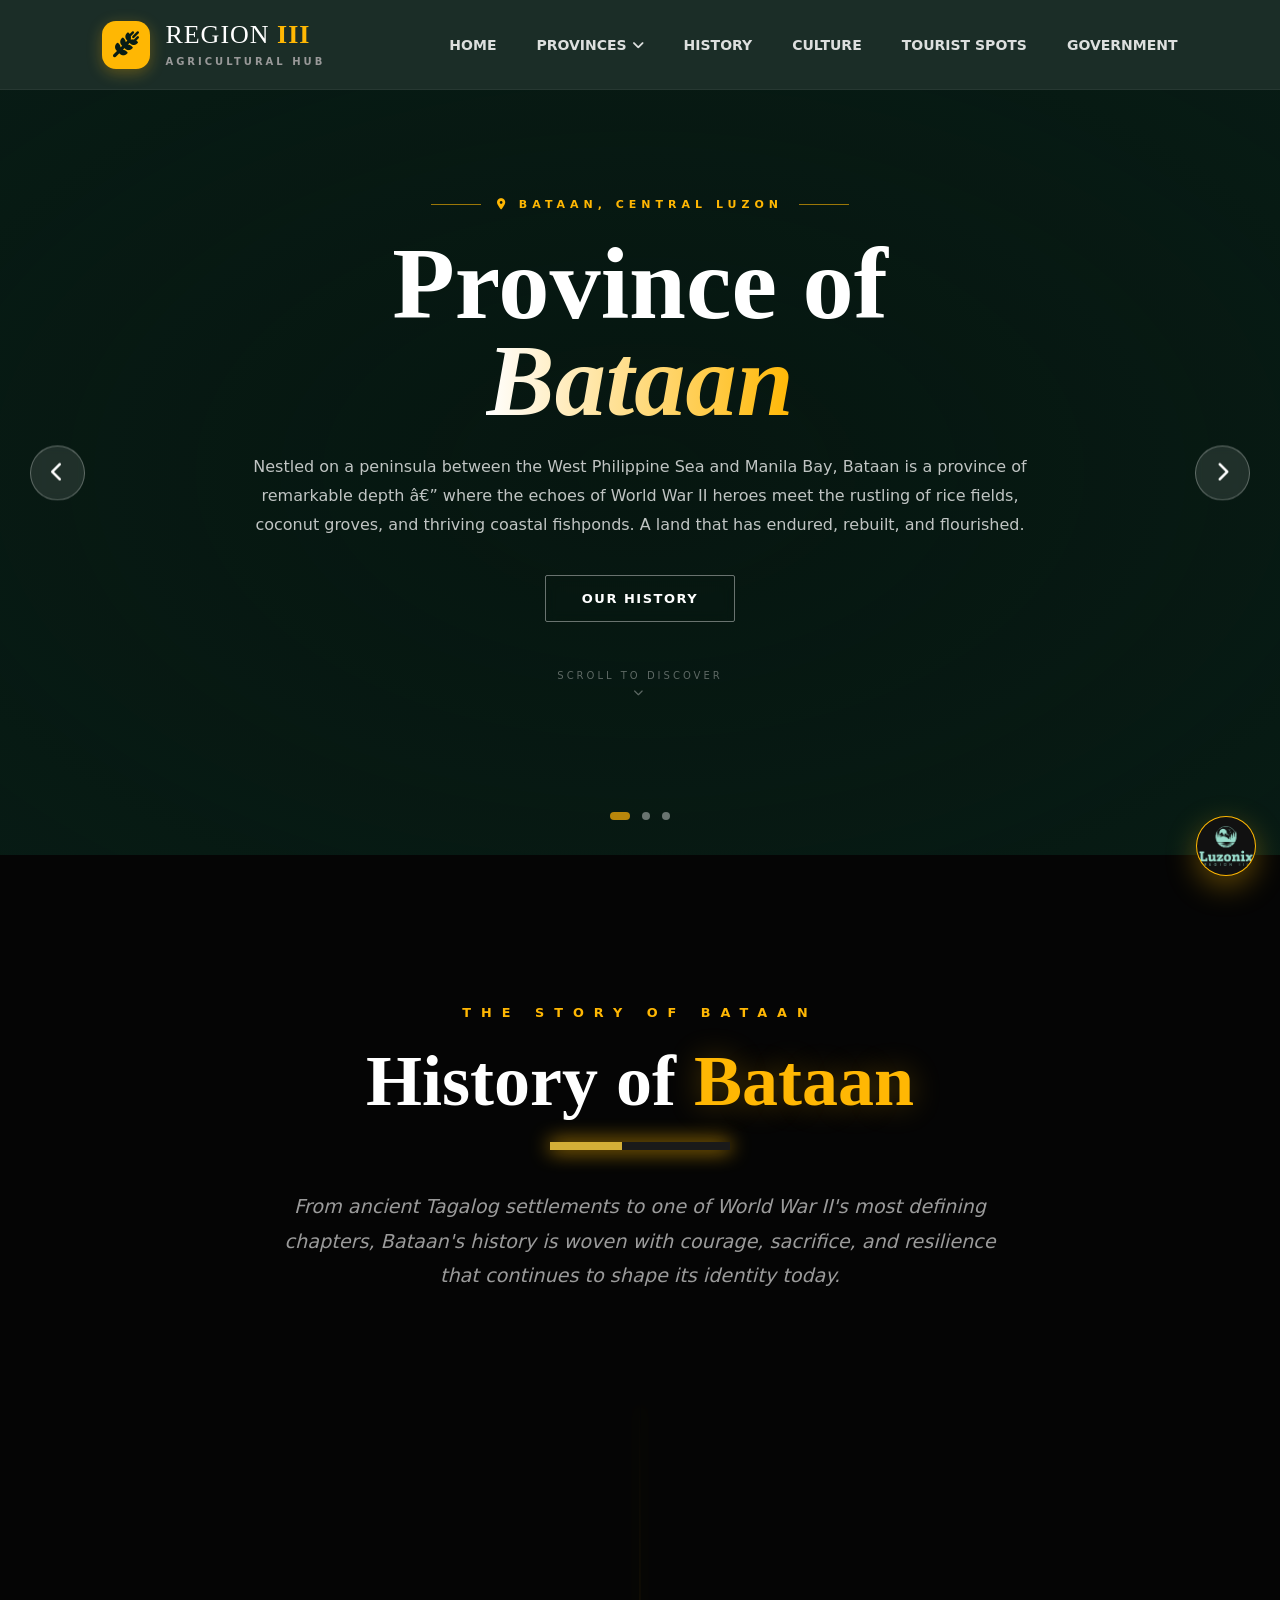
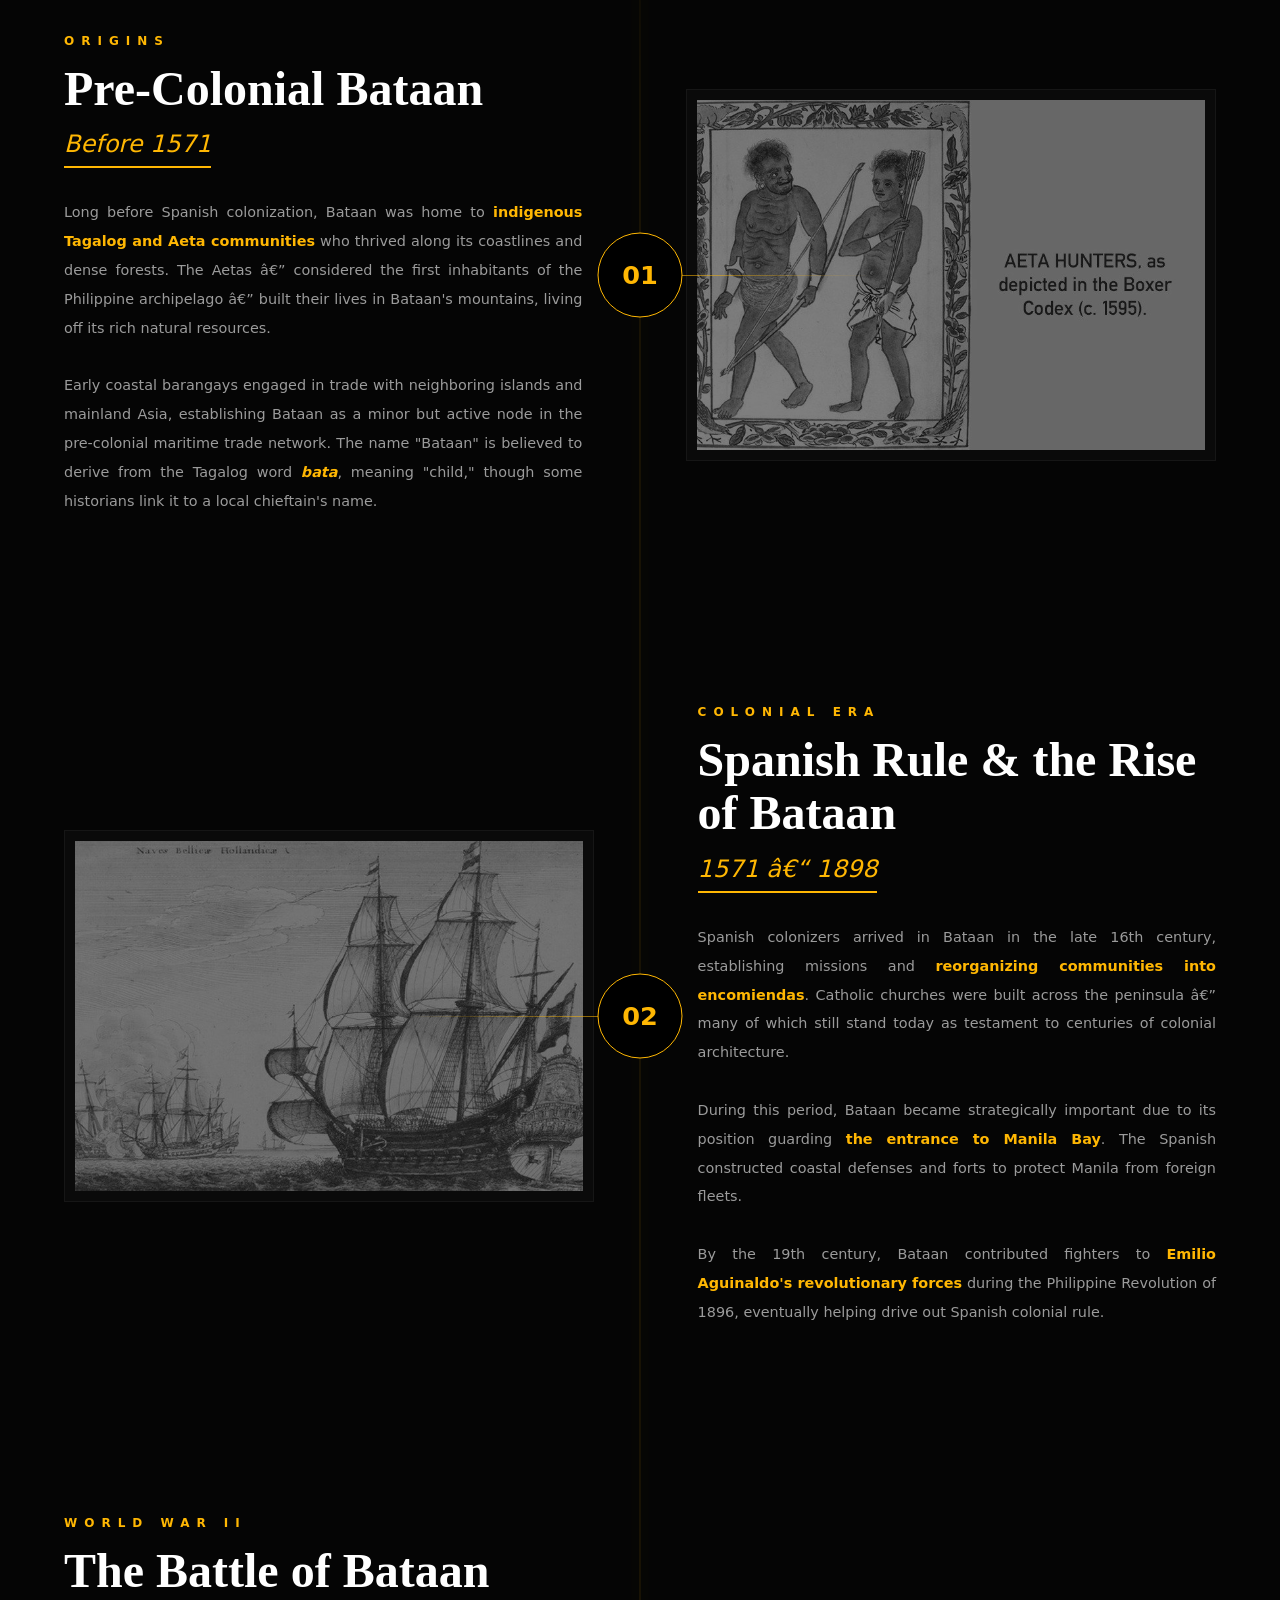
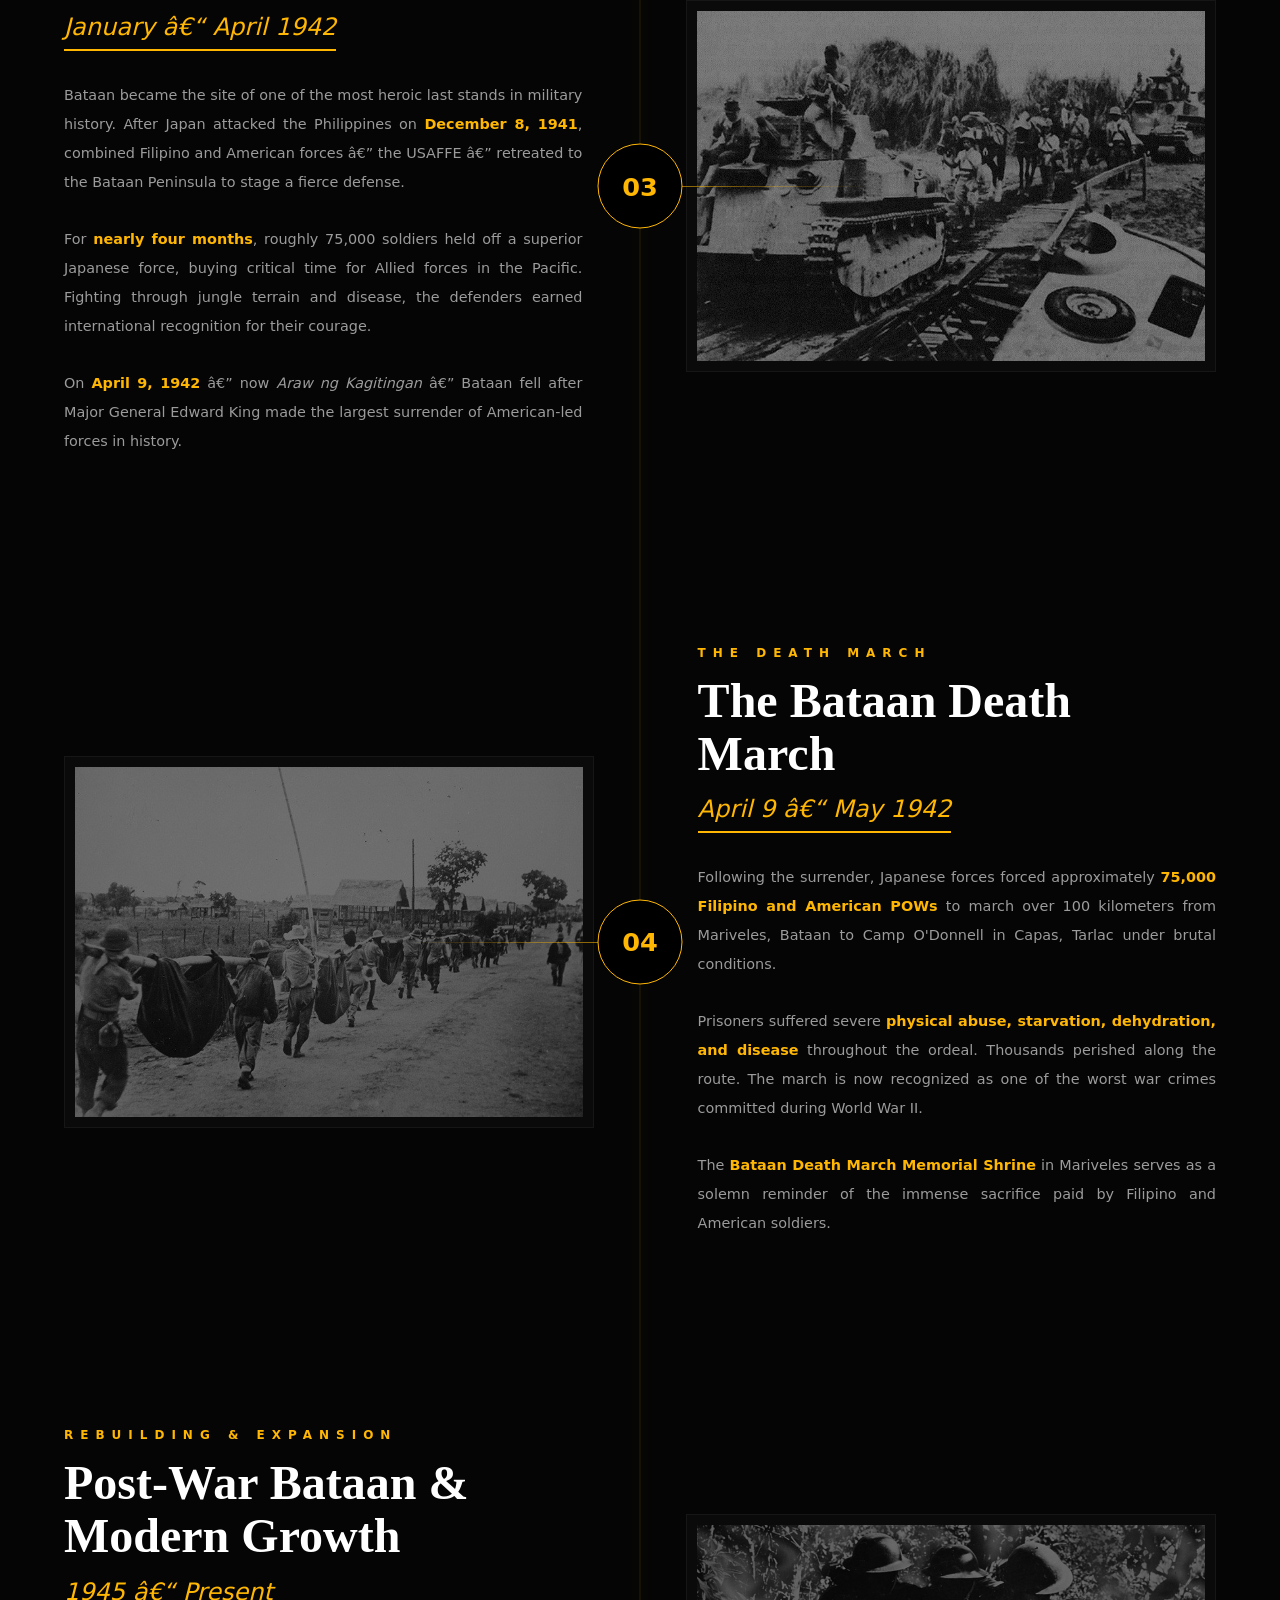
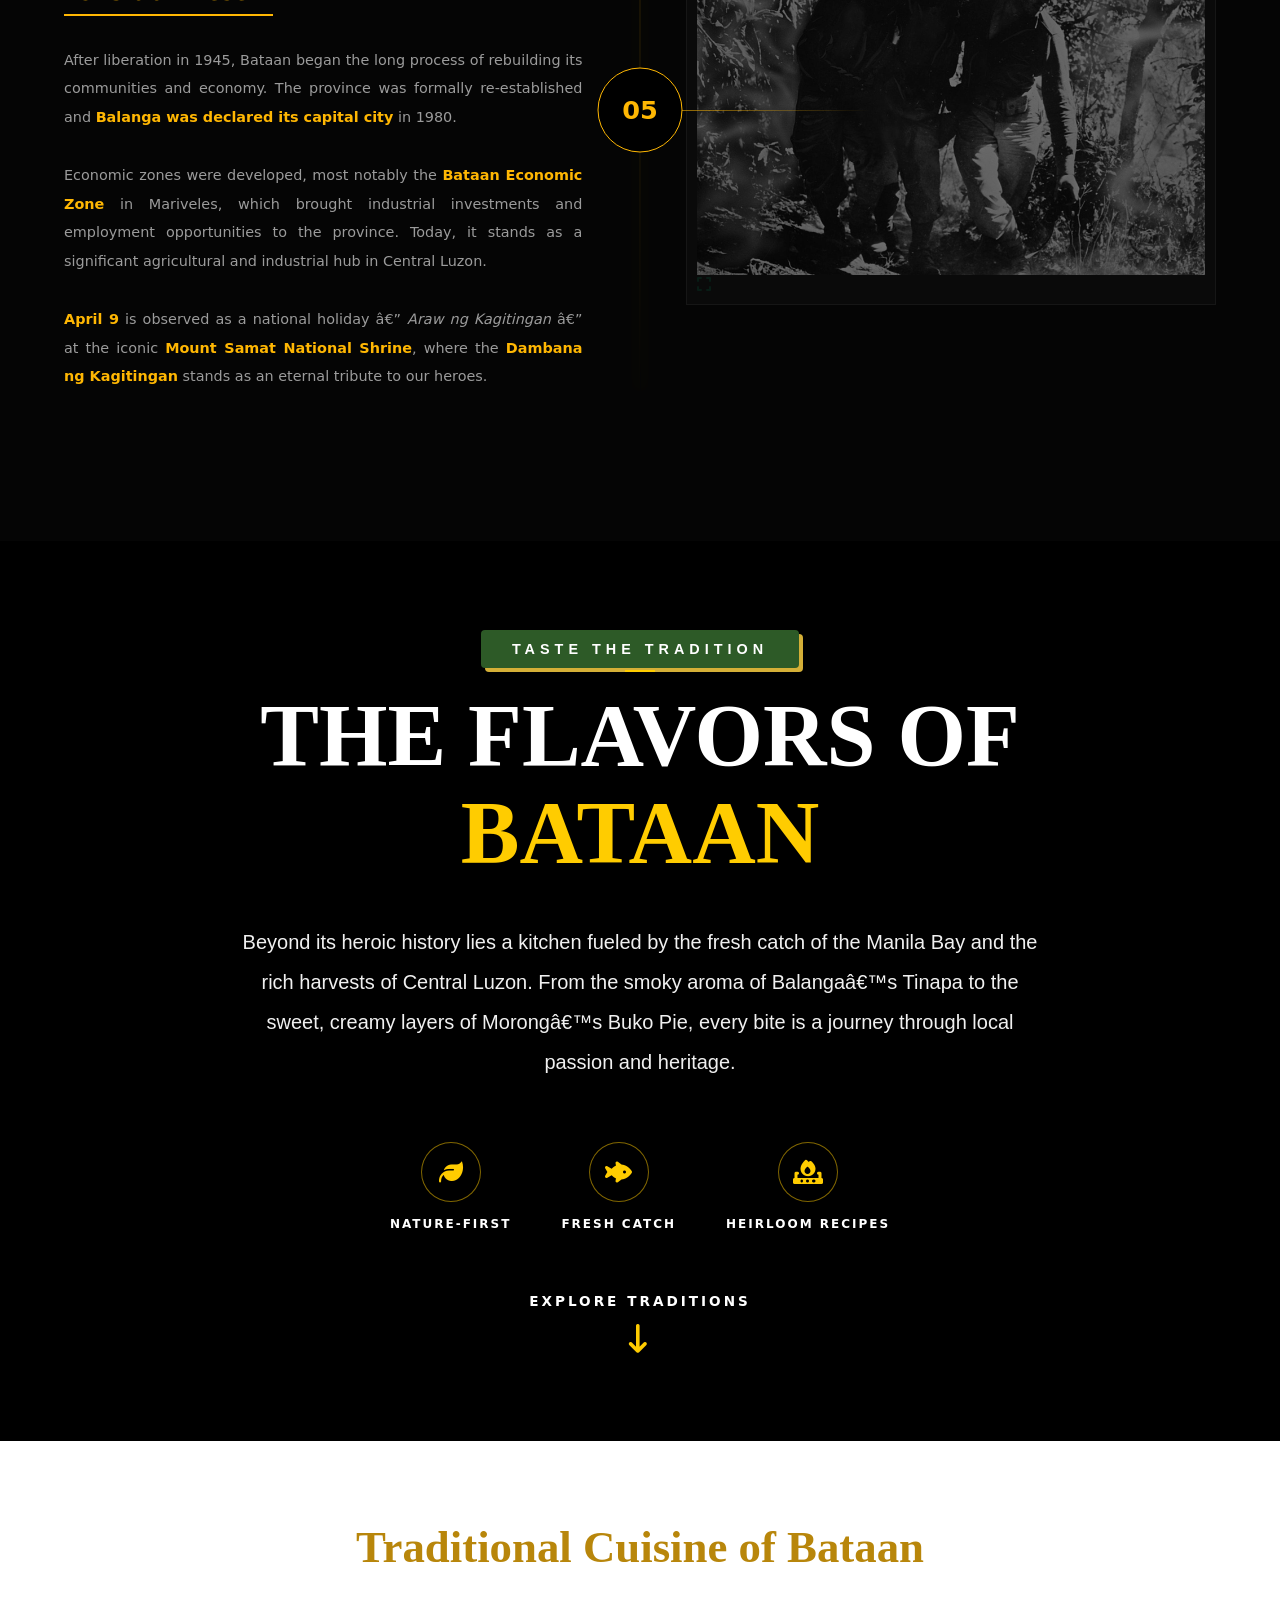
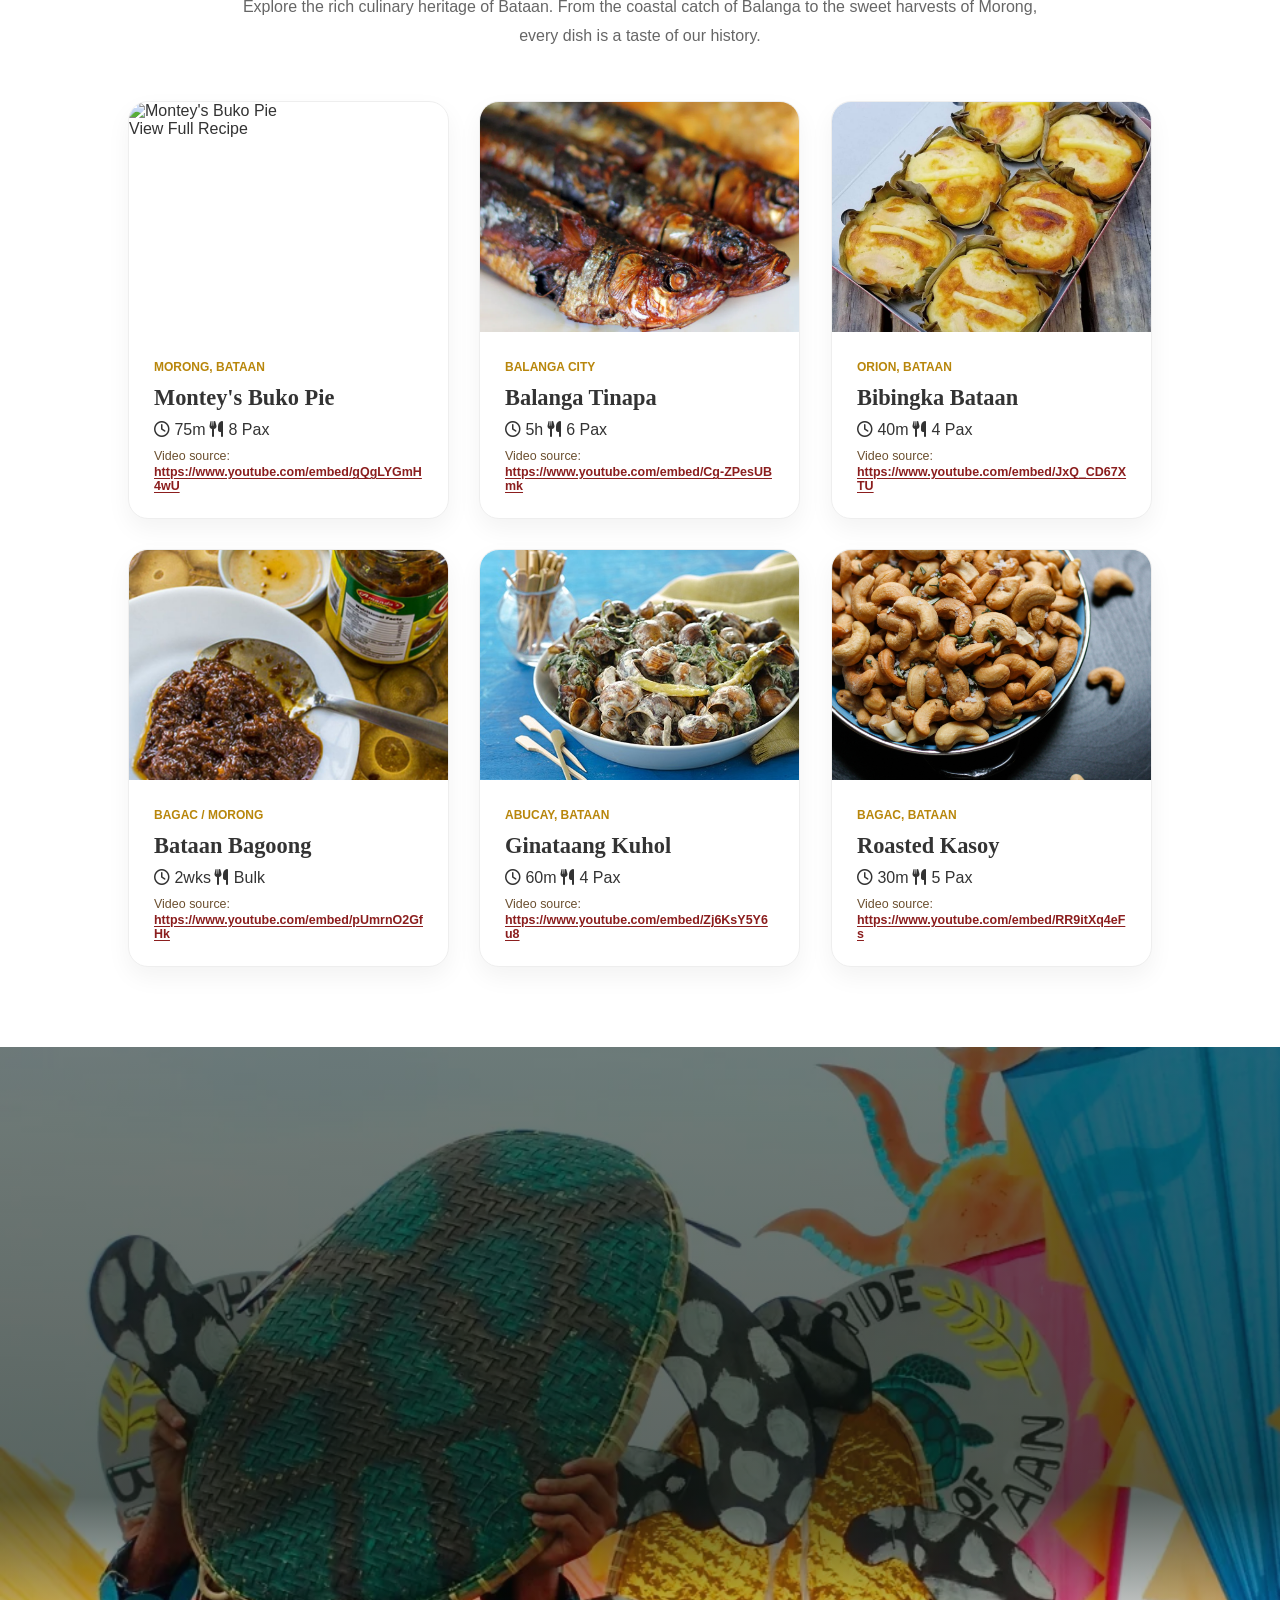
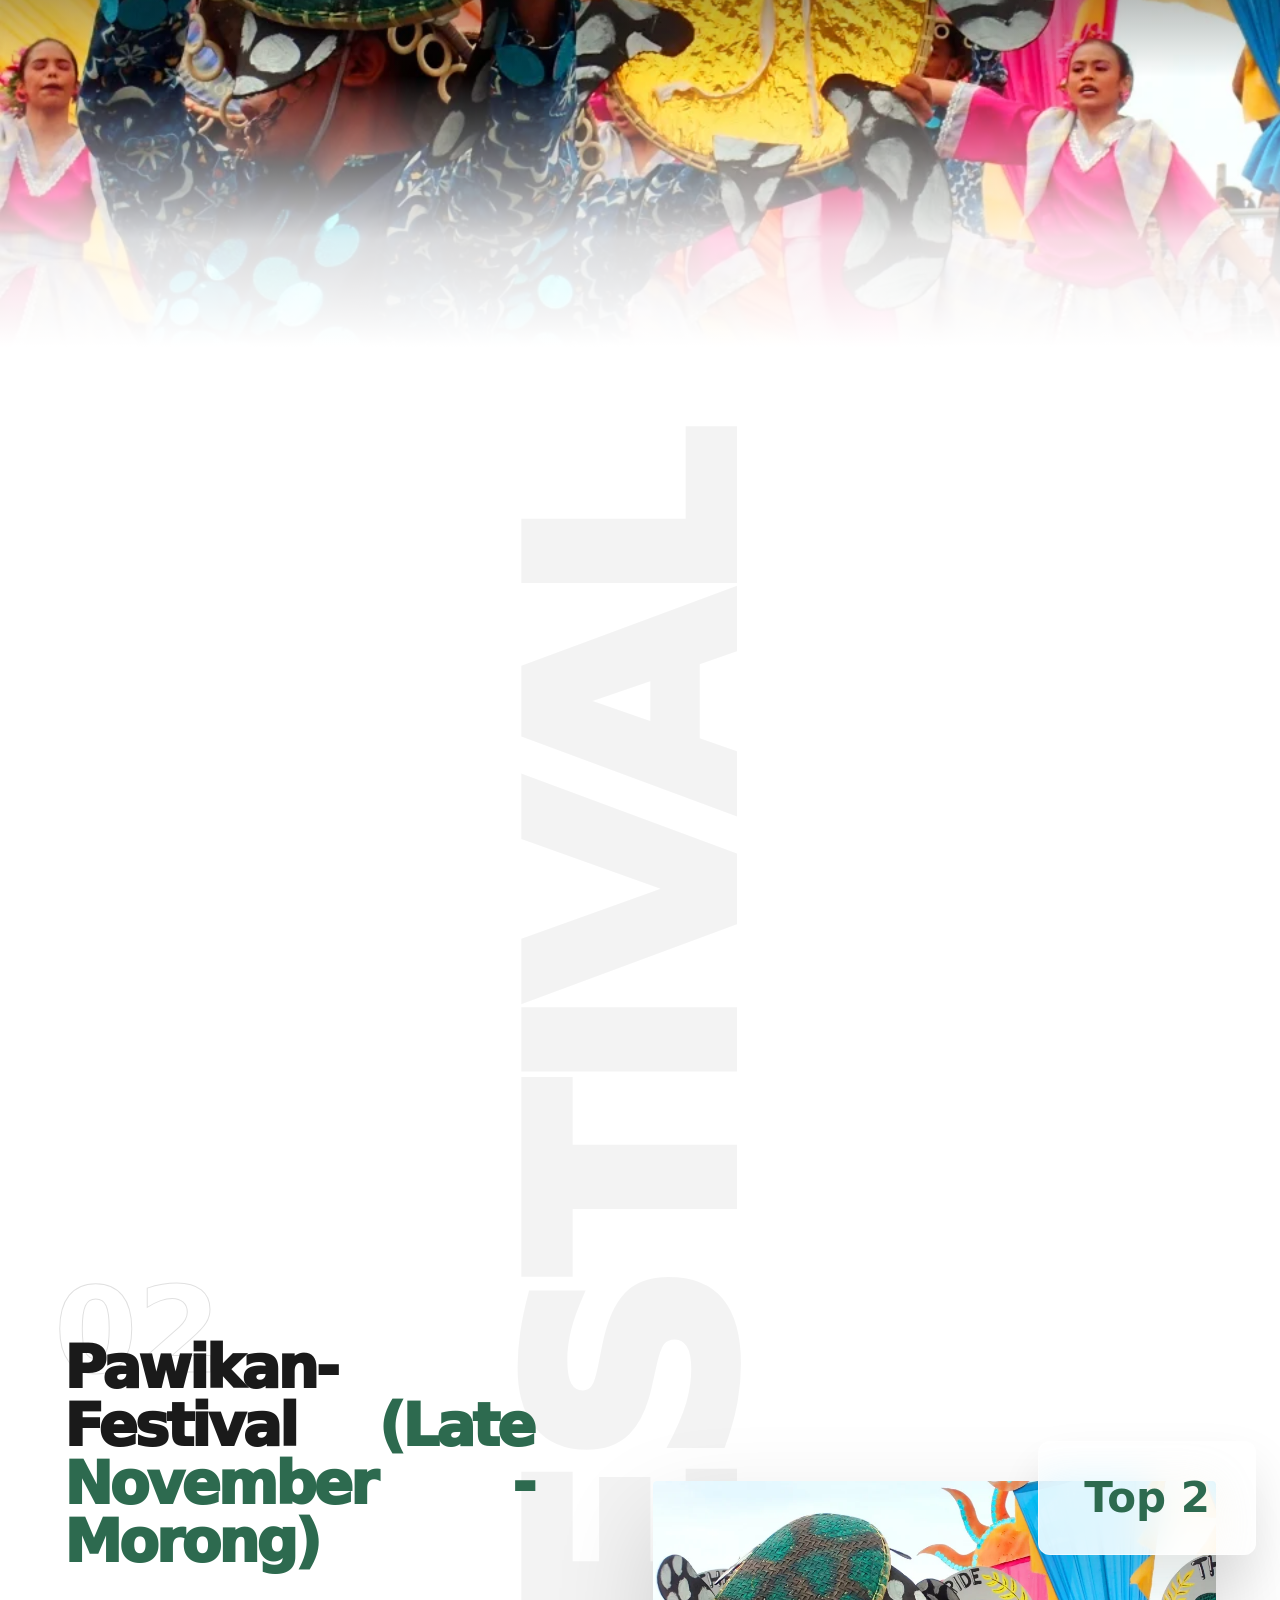
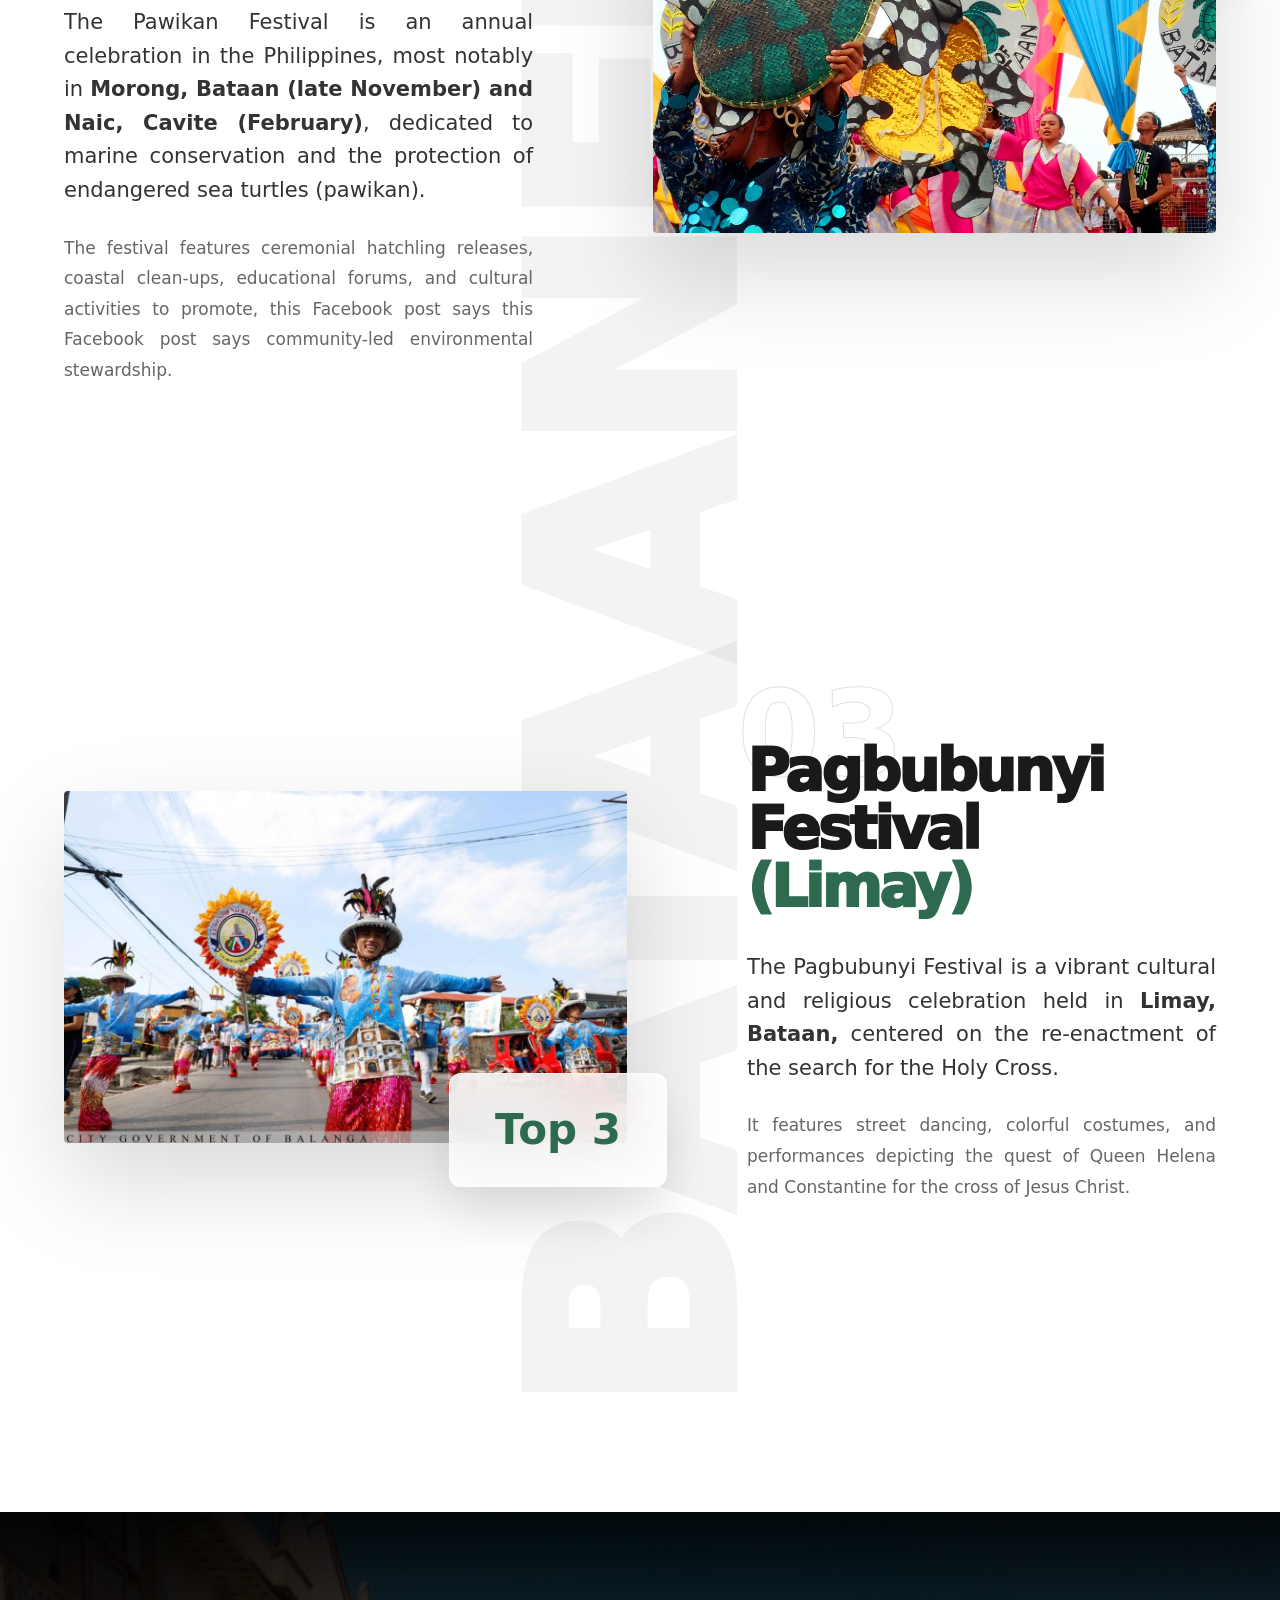
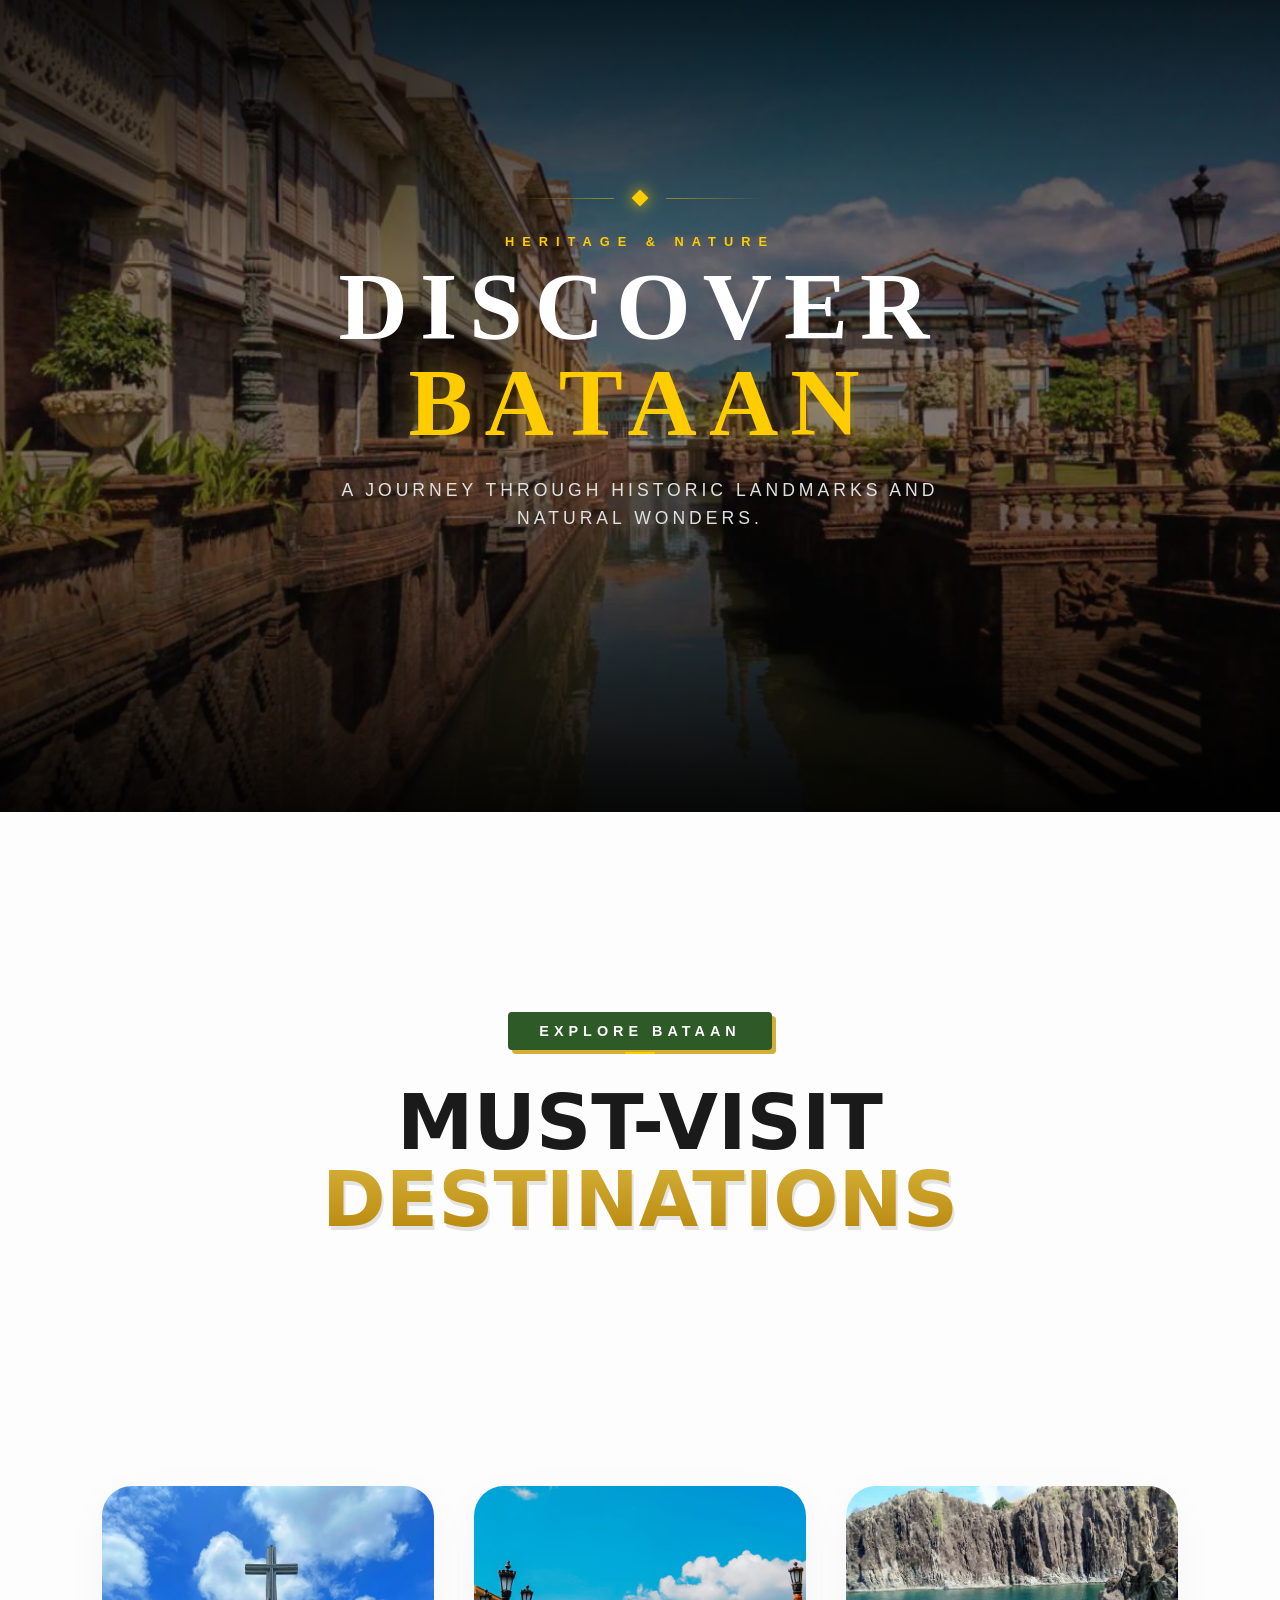
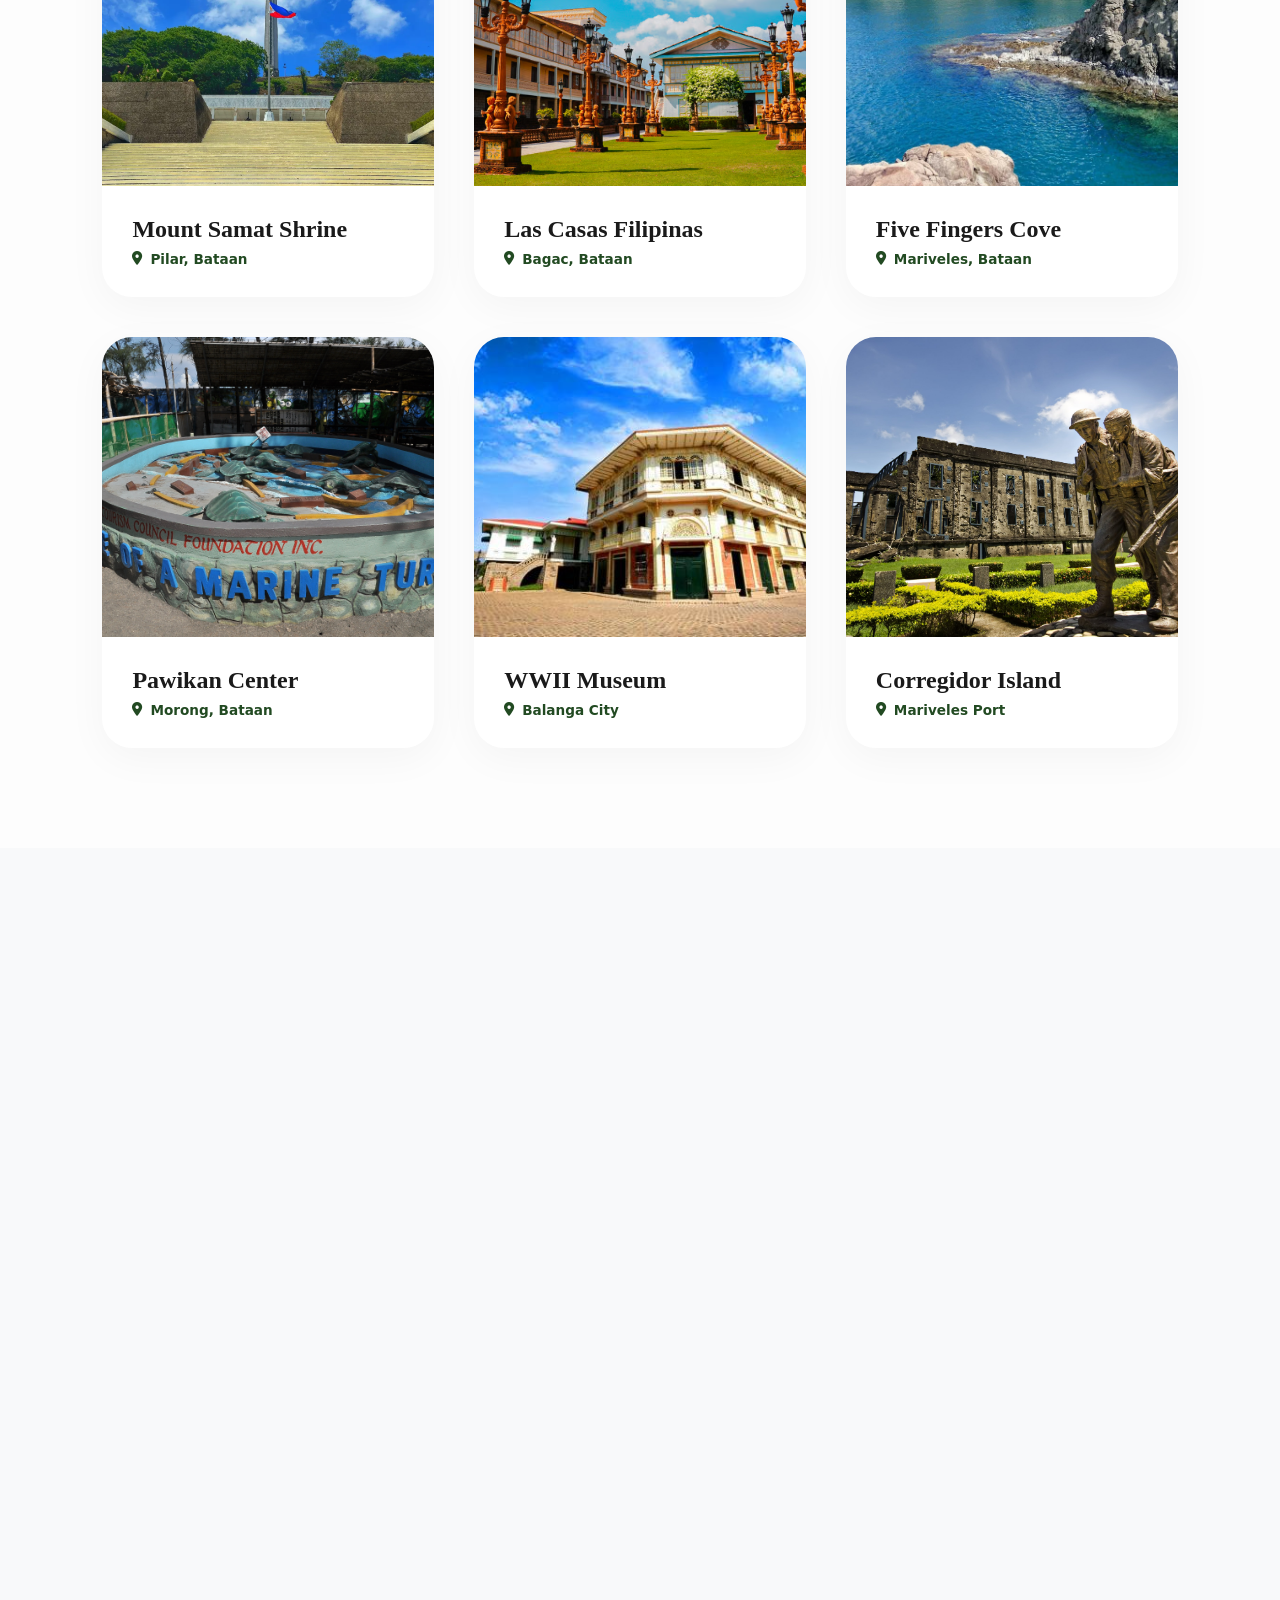
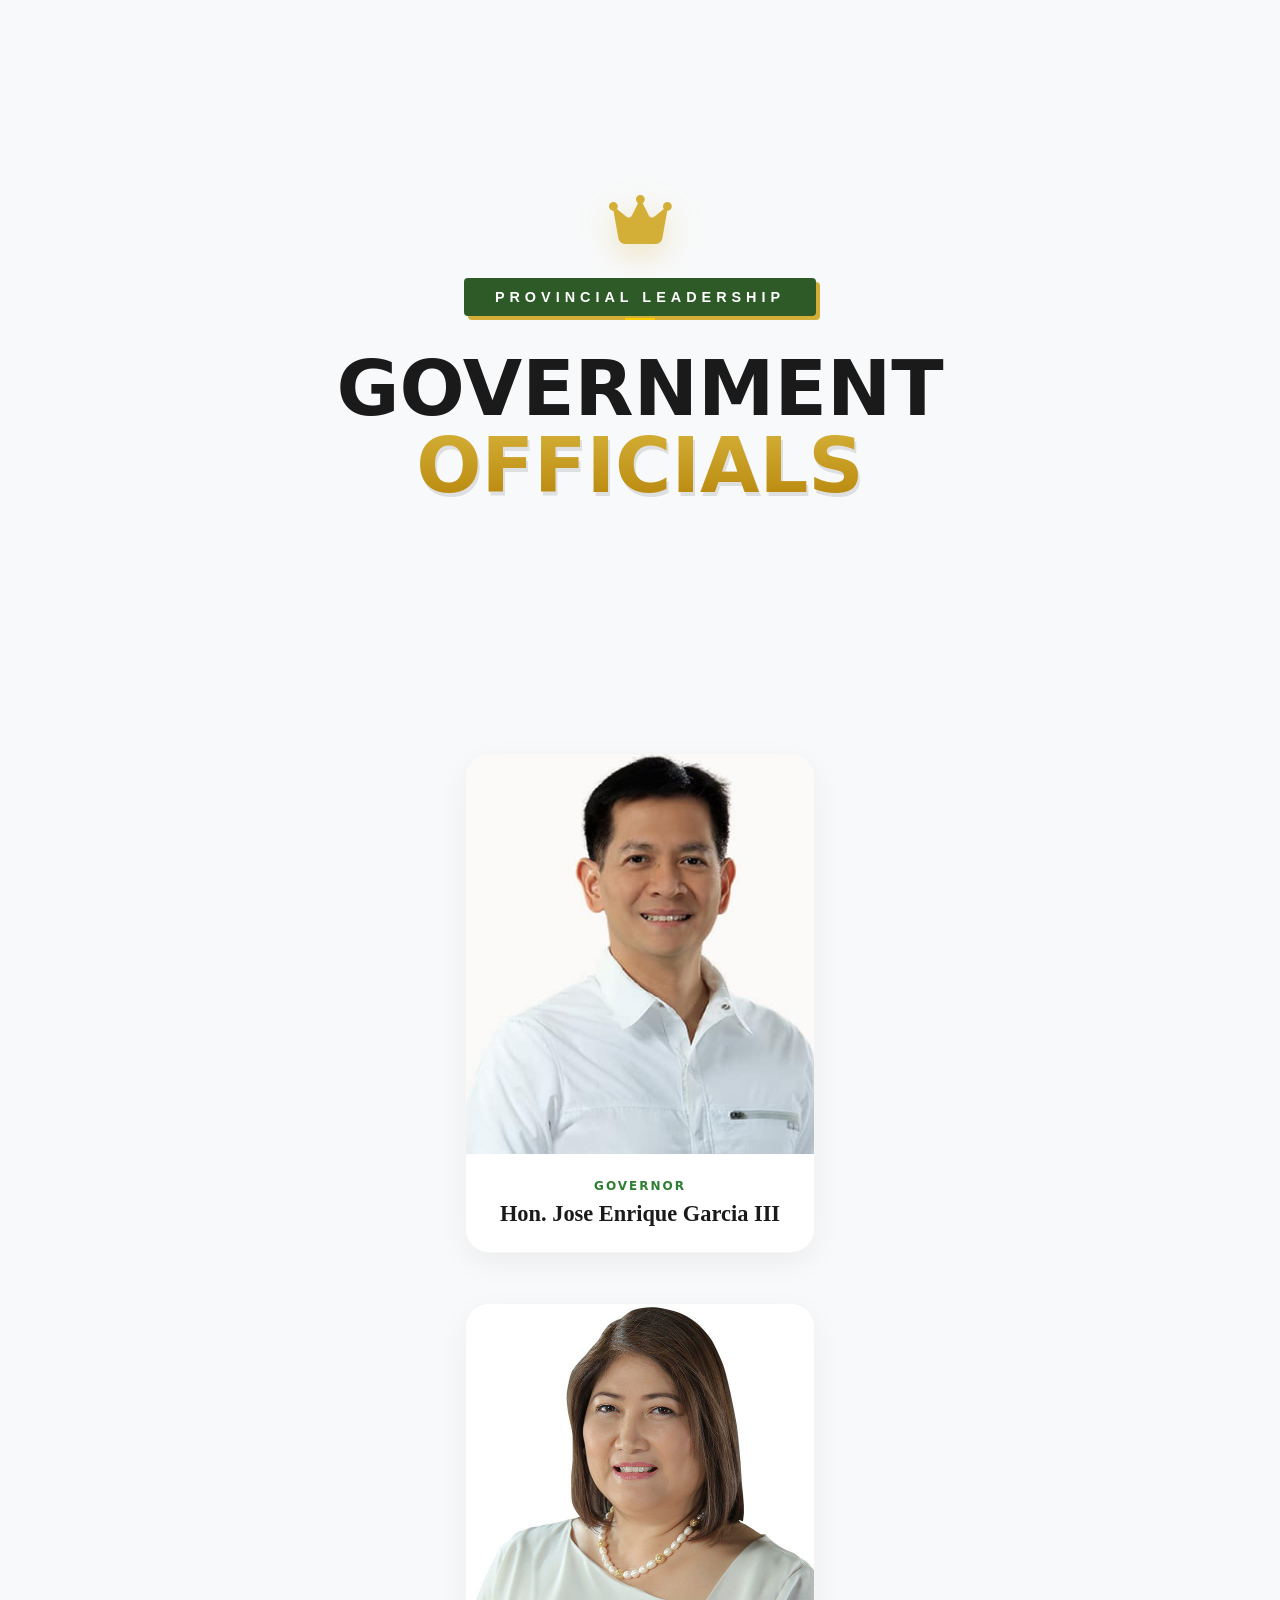
==== HTML/Bataan.html @ 728066f6 "toast" ====
<!doctype html>
<html lang="en">

<head>
  <meta charset="UTF-8" />
  <meta name="viewport" content="width=device-width, initial-scale=1.0" />
  <title>Region 3 Agriculture Portal | Central Luzon</title>

  <link rel="stylesheet" href="https://cdnjs.cloudflare.com/ajax/libs/font-awesome/6.4.0/css/all.min.css" />
  <link rel="stylesheet" href="https://cdnjs.cloudflare.com/ajax/libs/font-awesome/6.5.1/css/all.min.css">
  <link rel="stylesheet" href="../STYLE/Province.css">
    <link rel="stylesheet" href="../STYLE/PageIntro.css" />  
  <link rel="stylesheet" href="../STYLE/kikyam.css">
</head>

<body data-groq-key="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">

  <body>

  <div class="page-intro-overlay" role="status" aria-live="polite">
  <div class="page-intro-visual" aria-hidden="true">
    <img src="../Bataan-Image/Tourist spot.jpg" alt="Bataan Heritage">
  </div>
  
  <div class="page-intro-content">
    <p class="page-intro-eyebrow">Discover the Peninsula</p>
    
    <h1 class="page-intro-title">
      <span class="page-intro-word" style="--word-delay: 0.4s">Bataan</span>
      <span class="page-intro-word" style="--word-delay: 0.6s">Province</span>
    </h1>

    <div class="page-intro-loader"></div>
    
    <p class="page-intro-desc">
      A land of valor and natural wonders, where history meets the horizon 
      of the West Philippine Sea.
    </p>

    <div class="page-intro-actions">
      <span class="page-intro-action" style="--action-delay: 3.2s">History</span>
      <span class="page-intro-action" style="--action-delay: 3.4s">Tourism</span>
      <span class="page-intro-action" style="--action-delay: 3.6s">Culture</span>
    </div>
  </div>
</div>

<header class="main-navigation">
      <nav class="nav-wrapper">
        <div class="site-logo">
          <div class="icon-box">
            <i class="fa-solid fa-wheat-awn"></i>
          </div>
          <div class="text-box">
            <span class="main-title">REGION <strong>III</strong></span>
            <span class="sub-title">Agricultural Hub</span>
          </div>
        </div>

        <button
          class="nav-toggle"
          type="button"
          aria-expanded="false"
          aria-controls="primary-navigation"
          aria-label="Toggle navigation">
          <span class="bar"></span>
          <span class="bar"></span>
          <span class="bar"></span>
        </button>

        <ul class="nav-menu" id="primary-navigation">
          <li class="menu-item">
            <a href="Homepage.html" class="link">Home</a>
          </li>

          <li class="menu-item has-dropdown">
            <a href="#" class="link"
              >Provinces <i class="fa-solid fa-angle-down"></i
            ></a>
            <ul class="dropdown-list">
              <li>
                <a href="Aurora.html"
                  >Aurora <small>Gateway to the Pacific</small></a
                >
              </li>
              <li>
                <a href="Bataan.html"
                  >Bataan <small>History & Harvest</small></a
                >
              </li>
              <li>
                <a href="Bulacan.html"
                  >Bulacan <small>The Cooperative Hub</small></a
                >
              </li>
              <li>
                <a href="NuevaEcija.html"
                  >Nueva Ecija <small>Rice Granary of the PH</small></a
                >
              </li>
              <li>
                <a href="Pampanga.html"
                  >Pampanga <small>Culinary Agriculture</small></a
                >
              </li>
              <li>
                <a href="Tarlac.html">Tarlac <small>Sugar Capital</small></a>
              </li>
              <li>
                <a href="Zambales.html" class="active"
                  >Zambales <small>Mango Paradise</small></a
                >
              </li>
            </ul>
          </li>

          <li class="menu-item">
            <a href="#History" class="link">History</a>
          </li>
          <li class="menu-item">
            <a href="#culture" class="link">Culture</a>
          </li>

          <li class="menu-item">
            <a href="#tourist-spots" class="link">Tourist Spots</a>
          </li>
          <li class="menu-item">
            <a href="#governor-profile" class="link">Government</a>
          </li>
        </ul>
        <div class="nav-backdrop" aria-hidden="true"></div>
      </nav>
    </header>
  
    <section class="hero-slider">
      <div class="slider-wrapper">
        <div class="slide slide-1 active">
          <div class="slide-bg" style="background-image:url('../IMAGE/bataan.jpg')"></div>
          <div class="slide-1-overlay"></div>

          <div class="slide-1-content">
            <div class="s1-eyebrow">
              <span class="s1-line"></span>
              <span class="s1-label"><i class="fa-solid fa-location-dot"></i> Bataan, Central Luzon</span>
              <span class="s1-line"></span>
            </div>
            <h1 class="s1-title">Province of<br><em>Bataan</em></h1>
            <p class="s1-desc">Nestled on a peninsula between the West Philippine Sea and Manila Bay, Bataan is a province
              of
              remarkable depth â€” where the echoes of World War II heroes meet the rustling of rice fields, coconut
              groves,
              and thriving coastal fishponds. A land that has endured, rebuilt, and flourished.</p>
            <div class="s1-actions">
              <a href="#History" class="s1-btn-ghost">Our History</a>
            </div>
            <div class="s1-scroll-hint">
              <span>Scroll to discover</span>
              <i class="fa-solid fa-chevron-down"></i>
            </div>
          </div>
        </div>

        <div class="slide slide-2">
          <div class="slide-bg" style="background-image:url('../IMAGE/bata.jpg')"></div>
          <div class="slide-2-overlay"></div>
          <div class="slide-2-content">
            <div class="s2-left">
              <span class="s2-number">02</span>
              <div class="s2-vert-label">Agriculture</div>
            </div>
            <div class="s2-right">
              <h1 class="s2-title">Fertile<br><span>Harvests</span></h1>
              <p class="s2-desc">From the lowland plains where rice and corn sway in the breeze, to the coastal
                fishponds
                teeming with milkfish and shrimp along Manila Bay, Bataan's agricultural landscape is as diverse as it
                is
                productive. Its farmers and fisherfolk are the quiet backbone of Central Luzon â€” feeding families and
                driving regional growth one harvest at a time.</p>
            </div>
          </div>
        </div>

        <div class="slide slide-3">
          <div class="slide-bg" style="background-image:url('../IMAGE/bataan-slide3.jpg')"></div>
          <div class="slide-3-overlay"></div>
          <div class="slide-3-content">
            <div class="s3-card">
              <div class="s3-card-top">
                <div class="intro-visual-elements">
                  <div class="line-decorator left"></div>
                  <div class="intro-accent-bar"></div>
                  <div class="line-decorator right"></div>
                </div>
              </div>

              <h1 class="s3-title">Nature & Heritage</h1>
              <p class="s3-desc">Beyond its wartime legacy, Bataan is a province of breathtaking natural beauty. Bagac's
                unspoiled shores, the dense forests of Mount Natib, the crystal waters of Nagsasa Cove, and the solemn
                grandeur of Mount Samat's Shrine of Valor â€” together they paint a destination unlike any other in
                Central
                Luzon, where history, nature, and culture converge.</p>
              <a href="#Tourist-spot" class="s3-btn">Tourist Spots <i class="fa-solid fa-arrow-right"></i></a>
            </div>
          </div>
        </div>
      </div>

      </div>

      <div class="slider-controls">
        <button class="control-prev"><i class="fa-solid fa-chevron-left"></i></button>
        <button class="control-next"><i class="fa-solid fa-chevron-right"></i></button>
      </div>
      <div class="slider-dots">
        <button class="dot active"></button>
        <button class="dot"></button>
        <button class="dot"></button>
      </div>
    </section>

    <section id="History" class="about-bataan-history reveal" id="history">
      <div class="about-container">

        <div class="history-header">
          <span class="history-tag">The Story of Bataan</span>
          <h2 class="history-section-title">History of <span class="highlight">Bataan</span></h2>
          <div class="title-underline"></div>
          <p class="history-intro">
            From ancient Tagalog settlements to one of World War II's most defining chapters,
            Bataan's history is woven with courage, sacrifice, and resilience that continues
            to shape its identity today.
          </p>
        </div>

        <div class="history-period">
          <div class="history-index">01</div>

          <div class="history-image-wrapper">
            <img class="history-image" src="../IMAGE/Aeta.jpg">
          </div>

          <div class="history-text">
            <span class="history-period-tag">Origins</span>
            <h3>Pre-Colonial Bataan</h3>
            <span class="year">Before 1571</span>
            <p>
              Long before Spanish colonization, Bataan was home to <strong>indigenous Tagalog and Aeta
                communities</strong> who thrived along its coastlines and dense forests. The Aetas â€” considered the
              first inhabitants of the Philippine archipelago â€” built their lives in Bataan's mountains, living off its
              rich natural resources.
              <br><br>
              Early coastal barangays engaged in trade with neighboring islands and mainland Asia, establishing Bataan
              as a minor but active node in the pre-colonial maritime trade network. The name "Bataan" is believed to
              derive from the Tagalog word <strong><em>bata</em></strong>, meaning "child," though some historians link
              it to a local chieftain's name.
            </p>
          </div>
        </div>

        <div class="history-period">
          <div class="history-index">02</div>

          <div class="history-image-wrapper">
            <img class="history-image" src="../IMAGE/colonial.jpg">
          </div>

          <div class="history-text">
            <span class="history-period-tag">Colonial Era</span>
            <h3>Spanish Rule &amp; the Rise of Bataan</h3>
            <span class="year">1571 â€“ 1898</span>
            <p>
              Spanish colonizers arrived in Bataan in the late 16th century, establishing missions and
              <strong>reorganizing communities into encomiendas</strong>. Catholic churches were built across the
              peninsula â€” many of which still stand today as testament to centuries of colonial architecture.
              <br><br>
              During this period, Bataan became strategically important due to its position guarding <strong>the
                entrance to Manila Bay</strong>. The Spanish constructed coastal defenses and forts to protect Manila
              from foreign fleets.
              <br><br>
              By the 19th century, Bataan contributed fighters to <strong>Emilio Aguinaldo's revolutionary
                forces</strong>
              during the Philippine Revolution of 1896, eventually helping drive out Spanish colonial rule.
            </p>
          </div>
        </div>

        <div class="history-period">
          <div class="history-index">03</div>

          <div class="history-image-wrapper">
            <img class="history-image" src="../IMAGE/battle-of-bataan.jpg.webp">
          </div>

          <div class="history-text">
            <span class="history-period-tag">World War II</span>
            <h3>The Battle of Bataan</h3>
            <span class="year">January â€“ April 1942</span>
            <p>
              Bataan became the site of one of the most heroic last stands in military history. After Japan attacked the
              Philippines on <strong>December 8, 1941</strong>, combined Filipino and American forces â€” the USAFFE â€”
              retreated to the Bataan Peninsula to stage a fierce defense.
              <br><br>
              For <strong>nearly four months</strong>, roughly 75,000 soldiers held off a superior Japanese force,
              buying critical time for Allied forces in the Pacific. Fighting through jungle terrain and disease,
              the defenders earned international recognition for their courage.
              <br><br>
              On <strong>April 9, 1942</strong> â€” now <em>Araw ng Kagitingan</em> â€” Bataan fell after Major General
              Edward King made the largest surrender of American-led forces in history.
            </p>
          </div>
        </div>

        <div class="history-period">
          <div class="history-index">04</div>

          <div class="history-image-wrapper">
            <img class="history-image" src="../Bataan-Image/bataan-death-march.jpg.webp">
          </div>

          <div class="history-text">
            <span class="history-period-tag">The Death March</span>
            <h3>The Bataan Death March</h3>
            <span class="year">April 9 â€“ May 1942</span>
            <p>
              Following the surrender, Japanese forces forced approximately <strong>75,000 Filipino and American
                POWs</strong> to march over 100 kilometers from Mariveles, Bataan to Camp O'Donnell in Capas, Tarlac
              under brutal conditions.
              <br><br>
              Prisoners suffered severe <strong>physical abuse, starvation, dehydration, and disease</strong> throughout
              the ordeal. Thousands perished along the route. The march is now recognized as one of the worst war crimes
              committed during World War II.
              <br><br>
              The <strong>Bataan Death March Memorial Shrine</strong> in Mariveles serves as a solemn reminder of the
              immense sacrifice paid by Filipino and American soldiers.
            </p>
          </div>
        </div>

        <div class="history-period modern-growth">
          <div class="history-index">05</div>

          <div class="history-image-wrapper">
            <img class="history-image" src="../Bataan-Image/post-war.jpg" alt="Post-War Bataan">
            <div class="image-hover-overlay">
              <i class="fa-solid fa-expand"></i>
            </div>
          </div>

          <div class="history-text">
            <span class="history-period-tag">Rebuilding & Expansion</span>
            <h3>Post-War Bataan & Modern Growth</h3>
            <span class="year">1945 â€“ Present</span>

            <p>
              After liberation in 1945, Bataan began the long process of rebuilding its communities and economy. The
              province was formally re-established and <strong class="gold-text">Balanga was declared its capital
                city</strong> in 1980.
              <br><br>
              Economic zones were developed, most notably the <strong>Bataan Economic Zone</strong> in Mariveles, which
              brought industrial investments and employment opportunities to the province. Today, it stands as a
              significant agricultural and industrial hub in Central Luzon.
              <br><br>
              <strong>April 9</strong> is observed as a national holiday â€” <em>Araw ng Kagitingan</em> â€” at the
              iconic <strong>Mount Samat National Shrine</strong>, where the <strong>Dambana ng Kagitingan</strong>
              stands as an eternal tribute to our heroes.
            </p>
          </div>
        </div>

      </div>
    </section>

    <section class="provincial-odyssey" id="culture">
      <div class="food-hero-bg"></div>
      <div class="food-hero-overlay"></div>

      <div class="culture-header">

        <div class="header-reveal-logic">
          <span class="culture-tag">Taste the Tradition</span>

          <h2 class="culture-section-title">
            The Flavors of <br>
            <span class="highlight">Bataan</span>
          </h2>

          <div class="food-intro-text-only">
            <p class="culture-intro">
              Beyond its heroic history lies a kitchen fueled by the fresh catch of the
              Manila Bay and the rich harvests of Central Luzon. From the smoky
              aroma of Balangaâ€™s Tinapa to the sweet, creamy layers of Morongâ€™s
              Buko Pie, every bite is a journey through local passion and heritage.
            </p>

            <div class="culinary-badges">
              <div class="badge-item">
                <div class="badge-icon-circle">
                  <i class="fa-solid fa-leaf"></i>
                </div>
                <span>Nature-First</span>
              </div>
              <div class="badge-item">
                <div class="badge-icon-circle">
                  <i class="fa-solid fa-fish-fins"></i>
                </div>
                <span>Fresh Catch</span>
              </div>
              <div class="badge-item">
                <div class="badge-icon-circle">
                  <i class="fa-solid fa-fire-burner"></i>
                </div>
                <span>Heirloom Recipes</span>
              </div>
            </div>
          </div>

          <div class="culture-action-area">
            <a href="#cuisine-section" class="explore-btn-premium">
              <span>Explore Traditions</span>
              <i class="fa-solid fa-arrow-down-long"></i>
            </a>
          </div>
        </div>
      </div>
    </section>

    <section class="culture-section" id="cuisine-section">

      <div class="Cuisine">
        <h2 class="cuisine-title">Traditional Cuisine of Bataan</h2>
        <p class="culture-desc">
          Explore the rich culinary heritage of Bataan. From the coastal catch of Balanga
          to the sweet harvests of Morong, every dish is a taste of our history.
        </p>
      </div>

      <div class="food-grid" id="foodGrid">

        <article class="food-card" id="card-1">
          <div class="food-card-img">
            <img src="../image/bataan-food-bukopie.jpg" alt="Montey's Buko Pie">
            <div class="card-overlay"><span>View Full Recipe</span></div>
          </div>
          <div class="food-card-info">
            <span class="food-origin">Morong, Bataan</span>
            <h3 class="food-name">Montey's Buko Pie</h3>
            <div class="card-meta-short">
              <span><i class="fa-regular fa-clock"></i> 75m</span>
              <span><i class="fa-solid fa-utensils"></i> 8 Pax</span>
            </div>
          </div>
        </article>

        <article class="food-card" id="card-2">
          <div class="food-card-img">
            <img src="../IMAGE/tinapa.webp" alt="Balanga Tinapa">
            <div class="card-overlay"><span>View Full Recipe</span></div>
          </div>
          <div class="food-card-info">
            <span class="food-origin">Balanga City</span>
            <h3 class="food-name">Balanga Tinapa</h3>
            <div class="card-meta-short">
              <span><i class="fa-regular fa-clock"></i> 5h</span>
              <span><i class="fa-solid fa-utensils"></i> 6 Pax</span>
            </div>
          </div>
        </article>

        <article class="food-card" id="card-3">
          <div class="food-card-img">
            <img src="../IMAGE/bibingka-bataaan.jpg" alt="Bibingka Bataan">
            <div class="card-overlay"><span>View Full Recipe</span></div>
          </div>
          <div class="food-card-info">
            <span class="food-origin">Orion, Bataan</span>
            <h3 class="food-name">Bibingka Bataan</h3>
            <div class="card-meta-short">
              <span><i class="fa-regular fa-clock"></i> 40m</span>
              <span><i class="fa-solid fa-utensils"></i> 4 Pax</span>
            </div>
          </div>
        </article>

        <article class="food-card" id="card-4">
          <div class="food-card-img">
            <img src="../Bataan-Image/binagoong.jpg" alt="Bataan Bagoong">
            <div class="card-overlay"><span>View Full Recipe</span></div>
          </div>
          <div class="food-card-info">
            <span class="food-origin">Bagac / Morong</span>
            <h3 class="food-name">Bataan Bagoong</h3>
            <div class="card-meta-short">
              <span><i class="fa-regular fa-clock"></i> 2wks</span>
              <span><i class="fa-solid fa-utensils"></i> Bulk</span>
            </div>
          </div>
        </article>

        <article class="food-card" id="card-5">
          <div class="food-card-img">
            <img src="../Bataan-Image/ginatangkuhol.jpg" alt="Ginataang Kuhol">
            <div class="card-overlay"><span>View Full Recipe</span></div>
          </div>
          <div class="food-card-info">
            <span class="food-origin">Abucay, Bataan</span>
            <h3 class="food-name">Ginataang Kuhol</h3>
            <div class="card-meta-short">
              <span><i class="fa-regular fa-clock"></i> 60m</span>
              <span><i class="fa-solid fa-utensils"></i> 4 Pax</span>
            </div>
          </div>
        </article>

        <article class="food-card" id="card-6">
          <div class="food-card-img">
            <img src="../Bataan-Image/Roasted-kasoy.jpg" alt="Roasted Kasoy">
            <div class="card-overlay"><span>View Full Recipe</span></div>
          </div>
          <div class="food-card-info">
            <span class="food-origin">Bagac, Bataan</span>
            <h3 class="food-name">Roasted Kasoy</h3>
            <div class="card-meta-short">
              <span><i class="fa-regular fa-clock"></i> 30m</span>
              <span><i class="fa-solid fa-utensils"></i> 5 Pax</span>
            </div>
          </div>
        </article>
      </div>

 <div class="thetraingoesbrrr-overlay" id="modalOverlay">
    <div class="modal">
        <button class="close-btn" aria-label="Close Modal" onclick="closeModal()">
            <i class="fa-solid fa-xmark"></i>
        </button>

        <div class="thetraingoesbrrr-scroll-container">
            <div class="thetraingoesbrrr-media-section">
                <div class="media-viewer">
                    <div class="media-track" id="mediaTrack">
                        <div class="media-slide">
                            <img id="modalImage" src="" alt="Recipe Highlight">
                        </div>
                        
                        <div class="media-slide">
                            <div class="video-lightbox-trigger" onclick="toggleVideoExpansion(event)">
                                <video id="modalVideo" muted loop playsinline preload="metadata">
                                    <source src="" type="video/mp4">
                                    Your browser does not support the video tag.
                                </video>
                                <div class="video-overlay-play">
                                    <i class="fa-solid fa-expand"></i>
                                    <span>Watch Full Video</span>
                                </div>
                            </div>
                        </div>
                    </div>

                    <div class="nav-controls">
                        <button class="nav-btn" onclick="moveMedia(-1)">
                            <i class="fa-solid fa-chevron-left"></i>
                        </button>
                        <button class="nav-btn" onclick="moveMedia(1)">
                            <i class="fa-solid fa-chevron-right"></i>
                        </button>
                    </div>

                    <div class="media-indicator">
                        <span class="dot active"></span>
                        <span class="dot"></span>
                    </div>
                </div>
            </div>

            <div class="thetraingoesbrrr-body">
                <div class="thetraingoesbrrr-header">
                    <span class="thetraingoesbrrr-origin" id="modalOrigin"></span>
                    <h2 class="thetraingoesbrrr-title" id="modalTitle"></h2>
                    <p class="thetraingoesbrrr-description" id="modalDescription"></p>
                </div>

                <div class="thetraingoesbrrr-stats-grid">
                    <div class="stat-box">
                        <i class="fa-regular fa-clock"></i>
                        <span class="stat-label">PREP</span>
                        <span class="stat-value" id="modalPrepTime"></span>
                    </div>
                    <div class="stat-box">
                        <i class="fa-solid fa-fire-burner"></i>
                        <span class="stat-label">COOK</span>
                        <span class="stat-value" id="modalCookTime"></span>
                    </div>
                    <div class="stat-box">
                        <i class="fa-solid fa-users"></i>
                        <span class="stat-label">SERVES</span>
                        <span class="stat-value" id="modalServings"></span>
                    </div>
                </div>

                <div class="info-section">
                    <h4 class="section-subtitle"><i class="fa-solid fa-list-check"></i> Ingredients Needed</h4>
                    <ul class="detailed-ingredients-list" id="modalIngredients"></ul>
                </div>

                <div class="info-section">
                    <h4 class="section-subtitle"><i class="fa-solid fa-utensils"></i> Cooking Process</h4>
                    <div class="step-by-step-container" id="modalRecipe"></div>
                </div>

                <button class="thetraingoesbrrr-footer-btn" onclick="closeModal()">
                    Close Tutorial
                </button>
            </div>
        </div>
    </div>

    <div class="video-fullscreen-overlay" id="videoFullscreen">
        <button class="video-close-btn" onclick="toggleVideoExpansion(event)">
            <i class="fa-solid fa-compress"></i>
        </button>
        <div class="video-wrapper">
            <video id="fullscreenVideoPlayer" controls playsinline>
                <source src="" type="video/mp4">
            </video>
        </div>
    </div>
</div>

    </section>
    <section class="festival-intro-bataan-section" id="festival-section">
      <div class="festival-intro-header">
        <span class="festival-intro-tag">Experience the Vibrant Festivals of Bataan</span>
        <h2 class="festival-intro-section-title">Festivals of Bataan</h2>
        <p class="fest-introduction">Bataan's festivals are vibrant celebrations that reflect its rich history, culture,
          and
          natural beauty. The Banga Festival in Balanga City honors the province's heritage with street dancing and
          cultural performances. The Pawikan Festival in Morong promotes marine conservation through hatchling releases
          and educational activities. The Pagbubunyi Festival in Limay reenacts the search for the Holy Cross with
          colorful costumes and performances. These festivals showcase Bataan's unique identity and community spirit.
        </p>
        <div class="festival-intro-scroll-hint">
          <span>Scroll to discover</span>
          <i class="fa-solid fa-chevron-down"></i>
        </div>
      </div>
    </section>
    <section class="festival-section">
        <div class="festival-watermark" aria-hidden="true">BATAANFESTIVAL</div>

        <div class="festival-main-wrapper">
          <article class="festival-feature-item">
            <div class="festival-visual-container">
              <div class="festival-image-frame">
                <img src="../IMAGE/banga-festival.jpg" alt="Vibrant Rice Fields of Central Luzon"
                  class="festival-hd-asset" />

                <div class="floating-data-card">
                  <div class="data-value">Top 1</div>
                </div>
              </div>
              <div class="pulse-accent-glow"></div>
            </div>

            <div class="pulse-text-content">
              <header class="content-header">
                <span class="index-number">01</span>
                <h3 class="feature-title">
                  Banga-Festival <span class="text-gradient">(Balanga City)</span>
                </h3>
              </header>

              <div class="feature-body">
                <p class="feature-lead">
                  The Banga Festival is an annual, vibrant cultural celebration held in <strong>Balanga City</strong> ,
                  Bataan, Philippines, celebrated every<strong> April 28th</strong> alongside the feast of St. Joseph.
                  It
                  commemorates the city's origins and honors its humble beginnings, with "banga" (Tagalog for clay pot)
                  symbolizing the city's heritage through street dancing, parades, and cultural performances.
                </p>
                <p class="feature-detail">
                  It features street dancing and cultural activities revolving around the banga (clay pot), which
                  symbolizes the city's namesake.
                </p>
              </div>

          </article>

          <article class="festival-feature-item row-reversed">
            <div class="festival-visual-container">
              <div class="festival-image-frame">
                <img src="../IMAGE/pawikan-bataan.jpg" alt="Clark and Subic Industrial Corridor"
                  class="festival-hd-asset" />
                <div class="floating-data-card top-right">
                  <div class="data-value">Top 2</div>
                </div>
              </div>
            </div>

            <div class="pulse-text-content">
              <header class="content-header">
                <span class="index-number">02</span>
                <h3 class="feature-title">
                  Pawikan-Festival <span class="text-gradient"> (Late November - Morong)</span>
                </h3>
              </header>

              <div class="feature-body">
                <p class="feature-lead">
                  The Pawikan Festival is an annual celebration in the Philippines, most notably in <strong>Morong,
                    Bataan
                    (late November) and Naic, Cavite (February)</strong>, dedicated to marine conservation and the
                  protection of endangered sea turtles (pawikan).
                </p>
                <p class="feature-detail">
                  The festival features ceremonial hatchling releases, coastal clean-ups, educational forums, and
                  cultural
                  activities to promote, this Facebook post says this Facebook post says community-led environmental
                  stewardship.
                </p>
              </div>
          </article>

          <article class="festival-feature-item">
            <div class="festival-visual-container">
              <div class="festival-image-frame">
                <img src="../IMAGE/pagbubunyi.jpg" alt="Culinary and Artisanal Heritage of Region 3"
                  class="festival-hd-asset" />

                <div class="floating-data-card">
                  <div class="data-value">
                    Top 3
                  </div>
                </div>
              </div>
            </div>

            <div class="pulse-text-content">
              <header class="content-header">
                <span class="index-number">03</span>
                <h3 class="feature-title">
                  Pagbubunyi Festival <span class="text-gradient">(Limay)</span>
                </h3>
              </header>

              <div class="feature-body">
                <p class="feature-lead">
                  The Pagbubunyi Festival is a vibrant cultural and religious celebration held in <strong>Limay,
                    Bataan,</strong> centered on the re-enactment of the search for the Holy Cross.
                </p>
                <p class="feature-detail">
                  It features street dancing, colorful costumes, and performances depicting the quest of Queen Helena
                  and
                  Constantine for the cross of Jesus Christ.
                </p>
              </div>
          </article>
        </div>
    </section>
    <section class="simple-spot-intro">
      <div class="intro-bg-overlay"></div>
      <div class="intro-blend-gradient"></div>

      <div class="intro-content">
        <div class="intro-visual-elements">
          <div class="line-decorator left"></div>
          <div class="intro-accent-bar"></div>
          <div class="line-decorator right"></div>
        </div>

        <div class="intro-text-wrapper">
          <span class="intro-pre-title">Heritage & Nature</span>
          <h2 class="intro-title">Discover <span class="gold-highlight">Bataan</span></h2>

          <div class="tagline-container">
            <p class="intro-tagline">
              A journey through historic landmarks and natural wonders.
            </p>
          </div>
        </div>

        <div class="intro-explore-hint">
          <div class="mouse-icon">
            <div class="wheel"></div>
          </div>
          <span class="scroll-text">Scroll to Begin</span>
        </div>
      </div>
    </section>

    <section class="tourist-section" id="tourist-spots">
      <div class="tourist-intro-header">
        <div class="header-content-wrapper">
          <span class="culture-tag">Explore Bataan</span>
          <h2 class="section-main-title">
            Must-Visit <span class="highlight">Destinations</span>
          </h2>
          <div class="title-underline"></div>
        </div>
      </div>

      <div class="tourist-grid">
        <article class="spot-card" onclick="openTouristModal(1)">
          <div class="spot-card-img">
            <img src="../Bataan-Image/Mount-samaat.jpg" alt="Mount Samat">
            <div class="spot-overlay"><span class="view-btn">View Details</span></div>
          </div>
          <div class="spot-card-info">
            <h3 class="spot-name">Mount Samat Shrine</h3>
            <p class="spot-location-tag"><i class="fa-solid fa-location-dot"></i> Pilar, Bataan</p>
          </div>
        </article>

        <article class="spot-card" onclick="openTouristModal(2)">
          <div class="spot-card-img">
            <img src="../Bataan-Image/las casas filipinas.jpg" alt="Las Casas">
            <div class="spot-overlay"><span class="view-btn">View Details</span></div>
          </div>
          <div class="spot-card-info">
            <h3 class="spot-name">Las Casas Filipinas</h3>
            <p class="spot-location-tag"><i class="fa-solid fa-location-dot"></i> Bagac, Bataan</p>
          </div>
        </article>

        <article class="spot-card" onclick="openTouristModal(3)">
          <div class="spot-card-img">
            <img src="../Bataan-Image/Five finger cove.jpg" alt="Five Fingers">
            <div class="spot-overlay"><span class="view-btn">View Details</span></div>
          </div>
          <div class="spot-card-info">
            <h3 class="spot-name">Five Fingers Cove</h3>
            <p class="spot-location-tag"><i class="fa-solid fa-location-dot"></i> Mariveles, Bataan</p>
          </div>
        </article>

        <article class="spot-card" onclick="openTouristModal(4)">
          <div class="spot-card-img">
            <img src="../Bataan-Image/Pawikan.jpg" alt="Pawikan Center">
            <div class="spot-overlay"><span class="view-btn">View Details</span></div>
          </div>
          <div class="spot-card-info">
            <h3 class="spot-name">Pawikan Center</h3>
            <p class="spot-location-tag"><i class="fa-solid fa-location-dot"></i> Morong, Bataan</p>
          </div>
        </article>

        <article class="spot-card" onclick="openTouristModal(5)">
          <div class="spot-card-img">
            <img src="../Bataan-Image/World war musium.jpg" alt="WWII Museum">
            <div class="spot-overlay"><span class="view-btn">View Details</span></div>
          </div>
          <div class="spot-card-info">
            <h3 class="spot-name">WWII Museum</h3>
            <p class="spot-location-tag"><i class="fa-solid fa-location-dot"></i> Balanga City</p>
          </div>
        </article>

        <article class="spot-card" onclick="openTouristModal(6)">
          <div class="spot-card-img">
            <img src="../Bataan-Image/Corrigidor.jpg" alt="Corregidor Island">
            <div class="spot-overlay"><span class="view-btn">View Details</span></div>
          </div>
          <div class="spot-card-info">
            <h3 class="spot-name">Corregidor Island</h3>
            <p class="spot-location-tag"><i class="fa-solid fa-location-dot"></i> Mariveles Port</p>
          </div>
        </article>
      </div>

      <div class="tourist-thetraingoesbrrr-overlay" id="touristModal">
        <div class="tourist-modal">
          <button class="close-tourist-btn" onclick="closeTouristModal()">
            <i class="fa-solid fa-xmark"></i>
          </button>

          <div class="t-thetraingoesbrrr-content-wrapper">
            <div class="t-thetraingoesbrrr-hero">
              <img id="t-thetraingoesbrrr-img" src="" alt="Destination">
              <div class="t-hero-overlay">
                <h2 id="t-thetraingoesbrrr-title"></h2>
                <span id="t-thetraingoesbrrr-location" class="t-location-badge"></span>
              </div>
            </div>

            <div class="t-thetraingoesbrrr-body">
              <div class="t-info-content">
                <h4 class="t-section-label">About the Destination</h4>
                <p id="t-thetraingoesbrrr-desc" class="t-description"></p>

                <div class="t-details-grid">
                  <div class="t-detail-item">
                    <i class="fa-solid fa-clock"></i>
                    <div class="item-text">
                      <strong>Best Time to Visit</strong>
                      <span id="t-thetraingoesbrrr-time"></span>
                    </div>
                  </div>
                  <div class="t-detail-item">
                    <i class="fa-solid fa-wand-magic-sparkles"></i>
                    <div class="item-text">
                      <strong>Key Highlights</strong>
                      <span id="t-thetraingoesbrrr-highlights"></span>
                    </div>
                  </div>
                </div>
              </div>

              <div class="t-map-wrapper">
                <h4 class="t-section-label"><i class="fa-solid fa-map-location-dot"></i> Interactive Location</h4>
                <div class="map-frame-container">
                  <iframe id="t-thetraingoesbrrr-map" src="" allowfullscreen="" loading="lazy"></iframe>
                </div>

                <div class="t-action-footer">
                  <a id="t-thetraingoesbrrr-directions" href="" target="_blank" class="directions-btn">
                    <i class="fa-solid fa-diamond-turn-right"></i> Get Directions & Navigate
                  </a>
                </div>
              </div>
            </div>
          </div>
        </div>
      </div>
    </section>

    <section class="governor-odyssey-intro">
      <div class="gov-hero-bg"></div>
      <div class="gov-hero-overlay"></div>

      <div class="gov-header-content">
        <span class="gov-pre-tag">Provincial Leadership</span>

        <h2 class="gov-main-title">
          The Visionary of <br>
          <span class="gold-highlight">1Bataan</span>
        </h2>

        <div class="gov-intro-text-wrapper">
          <p class="gov-description">
            Meet the architect of Bataan's modern transformation.
            A leader dedicated to bridging the gap between our heritage
            and a high-tech industrial future.
          </p>

          <div class="gov-identity-badges">
            <div class="g-badge">
              <div class="g-icon-circle">
                <i class="fa-solid fa-landmark"></i>
              </div>
              <span>Governance</span>
            </div>
            <div class="g-badge">
              <div class="g-icon-circle">
                <i class="fa-solid fa-microchip"></i>
              </div>
              <span>Innovation</span>
            </div>
          </div>
        </div>

        <div class="gov-scroll-action">
          <a href="#governor-profile" class="gov-explore-btn">
            <span>Meet the Governor</span>
            <i class="fa-solid fa-chevron-down"></i>
          </a>
        </div>
      </div>
    </section>

    <section class="officials-pyramid-bataan-section">
      <div class="tourist-intro-header">
        <div class="header-content-wrapper">
          <div class="header-logo-accent">
            <i class="fa-solid fa-crown"></i>
          </div>
          <span class="culture-tag">Provincial Leadership</span>
          <h2 class="section-main-title">Government <span class="highlight">Officials</span></h2>
          <div class="title-underline"></div>
        </div>
      </div>

      <div class="pyramid-container">
        <div class="pyramid-row tier-governor">
          <div class="official-card" onclick="openOfficialModal(1)">
            <div class="card-img-container">
              <img src="../Bataan-Image/Governor.webp" alt="Governor">
              <div class="card-hover-overlay">
                <span class="view-details-btn">View Details</span>
              </div>
            </div>
            <div class="card-basic-info">
              <span class="pos-tag">Governor</span>
              <h3>Hon. Jose Enrique Garcia III</h3>
            </div>
          </div>
        </div>

        <div class="pyramid-row tier-vice">
          <div class="official-card" onclick="openOfficialModal(2)">
            <div class="card-img-container">
              <img src="../Bataan-Image/vice-governor.webp" alt="Vice Governor">
              <div class="card-hover-overlay">
                <span class="view-details-btn">View Details</span>
              </div>
            </div>
            <div class="card-basic-info">
              <span class="pos-tag">Vice Governor</span>
              <h3>Hon. Ma. Cristina Garcia</h3>
            </div>
          </div>
        </div>

        <div class="pyramid-row tier-reps">
          <div class="official-card" onclick="openOfficialModal(6)">
            <div class="card-img-container">
              <img src="../Bataan-Image/1st rep.webp" alt="1st Representative">
              <div class="card-hover-overlay"><span class="view-details-btn">View Details</span></div>
            </div>
            <div class="card-basic-info">
              <span class="pos-tag">1st Representative</span>
              <h3>Hon. Atty. Antonino B. Roman, III</h3>
            </div>
          </div>
          <div class="official-card" onclick="openOfficialModal(7)">
            <div class="card-img-container">
              <img src="../Bataan-Image/2nd rep.webp" alt="2nd Representative">
              <div class="card-hover-overlay"><span class="view-details-btn">View Details</span></div>
            </div>
            <div class="card-basic-info">
              <span class="pos-tag">2nd Representative</span>
              <h3>Hon. Albert S. Garcia</h3>
            </div>
          </div>
          <div class="official-card" onclick="openOfficialModal(8)">
            <div class="card-img-container">
              <img src="../Bataan-Image/3rd rep.webp" alt="3rd Representative">
              <div class="card-hover-overlay"><span class="view-details-btn">View Details</span></div>
            </div>
            <div class="card-basic-info">
              <span class="pos-tag">3rd Representative</span>
              <h3>Hon. Maria Angela S. Garcia</h3>
            </div>
          </div>
        </div>

        <div class="pyramid-row tier-board">
          <div class="official-card" onclick="openOfficialModal(3)">
            <div class="card-img-container">
              <img src="../Bataan-Image/1st board.webp" alt="1st Board Member">
              <div class="card-hover-overlay"><span class="view-details-btn">View Details</span></div>
            </div>
            <div class="card-basic-info">
              <span class="pos-tag">1st Board Member</span>
              <h3>Hon. Jomar L. Gaza, J.D.</h3>
            </div>
          </div>
          <div class="official-card" onclick="openOfficialModal(4)">
            <div class="card-img-container">
              <img src="../Bataan-Image/2nd board.webp" alt="2nd Board Member">
              <div class="card-hover-overlay"><span class="view-details-btn">View Details</span></div>
            </div>
            <div class="card-basic-info">
              <span class="pos-tag">2nd Board Member</span>
              <h3>Hon. Godofredo B. Galicia Jr.</h3>
            </div>
          </div>
          <div class="official-card" onclick="openOfficialModal(5)">
            <div class="card-img-container">
              <img src="../Bataan-Image/3rd board.webp" alt="3rd Board Member">
              <div class="card-hover-overlay"><span class="view-details-btn">View Details</span></div>
            </div>
            <div class="card-basic-info">
              <span class="pos-tag">3rd Board Member</span>
              <h3>Hon. Mylene A. Serrano</h3>
            </div>
          </div>
        </div>
      </div>

      <div id="officialModal" class="o-thetraingoesbrrr-overlay">
        <div class="o-thetraingoesbrrr-container">
          <button class="o-thetraingoesbrrr-close-btn" onclick="closeOfficialModal()" aria-label="Close Profile">
            <i class="fa-solid fa-xmark"></i>
          </button>
          <div class="o-thetraingoesbrrr-scroll-area">
            <div class="o-thetraingoesbrrr-content-wrapper">
              <div class="o-thetraingoesbrrr-header-img">
                <img id="o-thetraingoesbrrr-img" src="" alt="Official Profile">
                <div class="o-img-gradient"></div>
              </div>
              <div class="o-thetraingoesbrrr-body">
                <div class="o-identity">
                  <span id="o-thetraingoesbrrr-position" class="o-pos-label"></span>
                  <h2 id="o-thetraingoesbrrr-name"></h2>
                  <div class="o-accent-line"></div>
                </div>
                <div class="o-details-section">
                  <h4>Public Service Background</h4>
                  <p id="o-thetraingoesbrrr-bio"></p>
                </div>
                <div class="o-social-branding">
                  <div class="social-label">Connect with the Office</div>
                  <div class="social-links-wrapper">
                    <a href="#" class="social-icon fb" title="Facebook"><i class="fa-brands fa-facebook-f"></i></a>
                    <a href="#" class="social-icon x-twitter" title="X (Twitter)"><i
                        class="fa-brands fa-x-twitter"></i></a>
                    <a href="#" class="social-icon mail" title="Email"><i class="fa-solid fa-envelope"></i></a>
                  </div>
                </div>
              </div>
            </div>
          </div>
        </div>
      </div>
    </section>


    <section id="Tourist-spot" class="section-wrapper overview-section reveal">
      <div class="overview-header">
        <span class="section-eyebrow">Province Profile</span>
        <h2 class="section-heading">PROVINCE <span class="heading-highlight">Overview</span></h2>
        <p class="section-sub">Key facts and geographic information about the Province of Bataan.</p>
      </div>

      <div class="overview-unified">

        <iframe class="overview-map"
          src="https://www.google.com/maps/embed?pb=!1m18!1m12!1m3!1d494059.7671715351!2d120.10356200190894!3d14.664910316442436!2m3!1f0!2f0!3f0!3m2!1i1024!2i768!4f13.1!3m3!1m2!1s0x339614e301987889%3A0x6ae0cb8f5ee13d48!2sBataan!5e0!3m2!1sen!2sph!4v1773417691022!5m2!1sen!2sph"
          allowfullscreen="" loading="lazy" referrerpolicy="no-referrer-when-downgrade"></iframe>

        <div class="overview-overlay">
          <div class="overlay-top">
            <div class="overlay-badge"><i class="fas fa-map-marked-alt"></i></div>
            <div>
              <div class="overlay-eyebrow">General Information</div>
              <div class="overlay-title">Bataan, Central Luzon</div>
            </div>
          </div>

          <div class="overlay-stats">
            <div class="o-stat">
              <span class="o-stat-val">839K</span>
              <span class="o-stat-lbl">Population</span>
            </div>
            <div class="o-stat-div"></div>
            <div class="o-stat">
              <span class="o-stat-val">1,373</span>
              <span class="o-stat-lbl">kmÂ² Area</span>
            </div>
            <div class="o-stat-div"></div>
            <div class="o-stat">
              <span class="o-stat-val">237</span>
              <span class="o-stat-lbl">Barangays</span>
            </div>
            <div class="o-stat-div"></div>
            <div class="o-stat">
              <span class="o-stat-val">12</span>
              <span class="o-stat-lbl">LGUs</span>
            </div>
          </div>

          <div class="overlay-rows">
            <div class="o-row">
              <div class="o-ico"><i class="fas fa-map-marker-alt"></i></div>
              <div class="o-text">
                <span class="o-lbl">Capital</span>
                <span class="o-val">Balanga City</span>
              </div>
            </div>
            <div class="o-row">
              <div class="o-ico"><i class="fas fa-globe-asia"></i></div>
              <div class="o-text">
                <span class="o-lbl">Region</span>
                <span class="o-val">Central Luzon (Region III)</span>
              </div>
            </div>
            <div class="o-row">
              <div class="o-ico"><i class="fas fa-building"></i></div>
              <div class="o-text">
                <span class="o-lbl">Municipalities</span>
                <span class="o-val">11 Municipalities + 1 City</span>
              </div>
            </div>
            <div class="o-row">
              <div class="o-ico"><i class="fas fa-language"></i></div>
              <div class="o-text">
                <span class="o-lbl">Languages</span>
                <span class="o-val">Filipino, Tagalog, Kapampangan, Ilocano</span>
              </div>
            </div>
            <div class="o-row">
              <div class="o-ico"><i class="fas fa-industry"></i></div>
              <div class="o-text">
                <span class="o-lbl">Key Industries</span>
                <span class="o-val">Agriculture, Fisheries, Tourism, Manufacturing</span>
              </div>
            </div>
          </div>
        </div>

      </div>
    </section>

    <footer class="elite-footer" id="main-footer">
  <div class="elite-safety-zone">
    <div class="footer-reveal-line"></div>

    <div class="footer-grid">
      <div class="footer-col brand-col">
        <div class="brand-content">
          <h2 class="footer-logo">REGION<span>III</span></h2>
          <div class="logo-accent-dot"></div>
        </div>
        <p class="footer-tagline">
          The Heart of Luzon. The Granary of the Nation. <br />
          The Cradle of Philippine Liberty.
        </p>
      </div>

      <div class="footer-col">
        <h4 class="footer-label">Navigation</h4>
        <ul class="footer-list">
          <li><a href="#provinces" class="footer-link-item">The Seven Provinces</a></li>
          <li><a href="#history" class="footer-link-item">Historical Archives</a></li>
          <li><a href="#investment" class="footer-link-item">Investment Hub</a></li>
          <li><a href="#contact" class="footer-link-item">Regional Office</a></li>
        </ul>
      </div>

      <div class="footer-col">
        <h4 class="footer-label">Resources</h4>
        <ul class="footer-list">
          <li><a href="Credentials.html" class="footer-link-item">Credits &amp; Sources</a></li>
          <li><a href="#" class="footer-link-item">Press Releases</a></li>
          <li><a href="#" class="footer-link-item">Privacy Policy</a></li>
          <li><a href="#" class="footer-link-item">Terms of Service</a></li>
        </ul>
      </div>

      <div class="footer-col newsletter-col">
        <h4 class="footer-label">Stay Informed</h4>
        <p class="newsletter-text">
          Subscribe for the latest regional development updates.
        </p>
        <form class="footer-form" id="newsletter-form">
          <div class="input-group">
            <input type="email" placeholder="Enter your email" required />
            <button type="submit" class="footer-btn">
              <span>JOIN</span>
              <i class="fa-solid fa-paper-plane"></i>
            </button>
          </div>
          <div class="form-underline"></div>
        </form>
      </div>
    </div>

    <div class="footer-copyright-area">
      <div class="copyright-content">
        <p class="copyright-text">
          &copy; 2026 <span class="white-text">Central Luzon Regional Portal</span>. All Rights Reserved.
        </p>
        <div class="designer-branding">
          <span>Designed for the <span class="gold-text">Region III</span></span>
        </div>
      </div>

      <div class="back-to-top-wrapper">
        <button class="elite-back-to-top" id="scrollToTopBtn">
          <span class="btt-text">SCROLL TO TOP</span>
          <div class="btt-circle-wrap">
            <div class="btt-circle">
              <i class="fas fa-chevron-up"></i>
            </div>
            <div class="btt-pulse"></div>
          </div>
        </button>
      </div>
    </div>
  </div>
</footer>
   
        <button class="ai-chat-toggle" aria-label="Open Chat">
            <img src="../IMAGE1/Logo-Ai.png" alt="Luzonix" class="ai-chat-toggle-icon" />
        </button>

        <div class="ai-chat-panel" aria-hidden="true">
            <header class="ai-chat-header">
                <div class="ai-chat-profile">
                    <div class="ai-chat-title">
                        Luzonix <span class="ai-chat-badge">AI Assistant</span>
                    </div>
                </div>
                <button class="ai-chat-close">&times;</button>
            </header>

            <div class="ai-chat-messages"></div>

            <div class="ai-chat-input-area">
                <form class="ai-chat-input">
                    <input type="text" name="message" placeholder="Ask about Central Luzon..." autocomplete="off" />
                    <button type="submit" class="ai-chat-send">
                        <svg viewBox="0 0 24 24" width="18" height="18" fill="none" stroke="currentColor"
                            stroke-width="2.5" stroke-linecap="round" stroke-linejoin="round">
                            <line x1="22" y1="2" x2="11" y2="13"></line>
                            <polygon points="22 2 15 22 11 13 2 9 22 2"></polygon>
                        </svg>
                    </button>
                </form>
                <div class="ai-chat-hint">Powered by Groq Llama 3</div>
            </div>
        </div>


    <script src="../SCRIPT/Template.js"></script>
    <script src="../SCRIPT/Bataan.js"></script>
    <script src="../SCRIPT/Luzonix.js"></script>
  </body>

</html>
---- STYLE/Province.css ----
:root {
  --primary-dark: #081c15;
  --accent-green: #2d6a4f;
  --harvest-gold: #ffb703;
  --soft-white: #f8f9fa;
  --gold: #b8860b;
  --dark: #1a1a1a;
  --glass: rgba(255, 255, 255, 0.95);
  --shadow: 0 20px 40px rgba(0, 0, 0, 0.4);
  --bezier: cubic-bezier(0.23, 1, 0.32, 1);
  --nav-glass-bg: rgba(8, 28, 21, 0.92);
  --shadow--primume: 0 15px 35px rgba(0, 0, 0, 0.2);
  --font-ui: 'Inter', system-ui, -apple-system, sans-serif;
  --font-brand: 'Playfair Display', serif;
}

html {
  scroll-behavior: smooth;
}

* {
  margin: 0;
  padding: 0;
  box-sizing: border-box;
}

body {
  font-family: var(--font-ui);
  background-color: var(--soft-white);
  color: var(--primary-dark);
}

body.nav-locked {
  overflow: hidden;
}

.top-utility-bar {
  background: var(--primary-dark);
  color: white;
  padding: 10px 8%;
  font-size: 12px;
  font-weight: 600;
  letter-spacing: 0.5px;
  border-bottom: 1px solid rgba(255, 255, 255, 0.1);
}

.top-utility-bar .container {
  display: flex;
  justify-content: space-between;
  align-items: center;
}

.status-pill {
  background: #d00000;
  color: white;
  padding: 2px 8px;
  border-radius: 4px;
  font-size: 10px;
  margin-right: 12px;
  animation: pulseGlow 2s infinite;
}

.top-socials .fb-icon {
  color: var(--harvest-gold);
  text-decoration: none;
  font-weight: 700;
  transition: 0.3s ease;
}

.top-socials .fb-icon:hover {
  color: white;
  transform: translateX(5px);
}

.main-navigation {
  background: var(--nav-glass-bg);
  backdrop-filter: blur(12px);
  -webkit-backdrop-filter: blur(12px);
  padding: 20px 8%;
  position: sticky;
  top: 0;
  z-index: 999;
  border-bottom: 1px solid rgba(255, 255, 255, 0.05);
}

.main-navigation.nav-scrolled {
  padding: 12px 8%;
  background: #050505;
  box-shadow: 0 10px 30px rgba(0, 0, 0, 0.5);
}

.nav-wrapper {
  display: flex;
  justify-content: space-between;
  align-items: center;
  gap: 24px;
}

.site-logo {
  display: flex;
  align-items: center;
  gap: 15px;
}

.icon-box {
  background: var(--harvest-gold);
  width: 48px;
  height: 48px;
  display: flex;
  justify-content: center;
  align-items: center;
  border-radius: 14px;
  font-size: 26px;
  color: var(--primary-dark);
  box-shadow: 0 4px 15px rgba(255, 183, 3, 0.3);
}

.text-box .main-title {
  display: block;
  font-family: var(--font-brand);
  color: white;
  font-size: 26px;
  letter-spacing: 1px;
}

.text-box .main-title strong {
  color: var(--harvest-gold);
}

.text-box .sub-title {
  font-size: 10px;
  text-transform: uppercase;
  letter-spacing: 3px;
  color: #999;
  font-weight: 700;
}

.nav-menu {
  display: flex;
  list-style: none;
  gap: 40px;
  align-items: center;
}

.nav-menu .menu-item.nav-menu-brand {
  display: none;
}

.nav-backdrop {
  position: fixed;
  inset: 0;
  background: rgba(3, 8, 6, 0.65);
  opacity: 0;
  pointer-events: none;
  transition: opacity 0.3s ease;
  z-index: 998;
}

.main-navigation.nav-open .nav-backdrop {
  opacity: 1;
  pointer-events: auto;
}

.nav-toggle {
  display: none;
  align-items: center;
  justify-content: center;
  --bar-w: 34px;
  --bar-h: 3px;
  width: var(--bar-w);
  height: calc(var(--bar-w) * 0.75);
  border: 0;
  background: transparent;
  box-shadow: none;
  padding: 0;
  cursor: pointer;
  position: relative;
  z-index: 1001;
  transition:
    opacity 0.2s ease,
    transform 0.8s cubic-bezier(0.77, 0, 0.175, 1);
  transform-origin: center;
}

.nav-toggle .bar {
  display: block;
  position: absolute;
  left: 0;
  width: var(--bar-w);
  height: var(--bar-h);
  background: #ffffff;
  transition:
    top 0.2s ease,
    transform 0.8s cubic-bezier(0.77, 0, 0.175, 1);
  transform-origin: center;
}

.nav-toggle .bar:nth-child(1) {
  top: 0;
}

.nav-toggle .bar:nth-child(2) {
  top: 50%;
  transform: translateY(-50%);
}

.nav-toggle .bar:nth-child(3) {
  top: 100%;
  transform: translateY(-100%);
}

.nav-toggle:hover {
  opacity: 0.8;
}

.nav-toggle:active {
  opacity: 0.6;
}

.nav-toggle.is-active {
  transform: rotate(135deg);
  transition-delay: 0s, 0.2s;
}

.nav-toggle.is-active .bar {
  transition-delay: 0s, 0.2s;
}

.nav-toggle.is-active .bar:nth-child(1) {
  top: 50%;
  transform: translateY(-50%);
}

.nav-toggle.is-active .bar:nth-child(2) {
  top: 50%;
  transform: translateY(-50%);
}

.nav-toggle.is-active .bar:nth-child(3) {
  top: 50%;
  transform: translateY(-50%) rotate(90deg);
}

.menu-item .link {
  color: rgba(255, 255, 255, 0.85);
  text-decoration: none;
  font-weight: 600;
  font-size: 14px;
  text-transform: uppercase;
  transition: 0.3s;
  position: relative;
}

.menu-item .link:hover,
.menu-item .link.active {
  color: var(--harvest-gold);
}

.menu-item .link::after {
  content: '';
  position: absolute;
  width: 0%;
  height: 2px;
  bottom: -8px;
  left: 0;
  background: var(--harvest-gold);
  transition: 0.4s cubic-bezier(0.175, 0.885, 0.32, 1.275);
}

.menu-item .link:hover::after,
.menu-item .link.active::after {
  width: 100%;
}

.has-dropdown {
  position: relative;
}

.dropdown-list {
  position: absolute;
  top: 40px;
  left: -20px;
  min-width: 280px;

  background: rgba(8, 28, 21, 0.96);
  backdrop-filter: blur(12px);
  -webkit-backdrop-filter: blur(12px);

  border-radius: 12px;
  border: 1px solid rgba(255, 183, 3, 0.2);
  border-top: 4px solid var(--harvest-gold);

  box-shadow: 0 15px 35px rgba(0, 0, 0, 0.5);
  padding: 15px 0;
  display: none;
  opacity: 0;
  transform: translateY(20px);
  transition: all 0.4s cubic-bezier(0.165, 0.84, 0.44, 1);
  z-index: 1000;
  list-style-type: none;
}

.has-dropdown:hover .dropdown-list {
  display: block;
  opacity: 1;
  transform: translateY(0);
}

.has-dropdown.dropdown-open .dropdown-list {
  display: block;
  opacity: 1;
  transform: translateY(0);
}

.dropdown-list li a {
  padding: 12px 25px;
  display: block;
  text-decoration: none;
  color: #ffffff;
  font-weight: 700;
  transition: 0.3s;
  border-left: 4px solid transparent;
  list-style-type: none;
}

.dropdown-list li a small {
  display: block;
  color: rgba(255, 255, 255, 0.6);
  font-weight: 400;
  font-size: 11px;
  margin-top: 2px;
  transition: 0.3s;
}

.dropdown-list li a:hover {
  background: rgba(255, 183, 3, 0.1);
  padding-left: 35px;
  border-left: 4px solid var(--harvest-gold);
}

.dropdown-list li a:hover small {
  color: rgba(255, 255, 255, 0.9);
}

.cta-button {
  background: var(--accent-green);
  padding: 12px 24px !important;
  border-radius: 50px;
  color: white !important;
  transition: 0.3s !important;
}

.cta-button:hover {
  background: var(--harvest-gold) !important;
  color: var(--primary-dark) !important;
  box-shadow: 0 0 20px rgba(255, 183, 3, 0.4);
}

@keyframes pulseGlow {
  0% {
    transform: scale(1);
    opacity: 1;
  }

  50% {
    transform: scale(1.1);
    opacity: 0.7;
  }

  100% {
    transform: scale(1);
    opacity: 1;
  }
}

/* ========================================= Hero Section 1 ========================================= */
/* ========================================= Hero Slider ========================================= */
.hero-slider {
  position: relative;
  width: 100%;
  height: 85vh;
  overflow: hidden;
  background-color: #05110c;
}

.slider-wrapper {
  width: 100%;
  height: 100%;
  position: relative;
}

.slide {
  position: absolute;
  top: 0;
  left: 0;
  width: 100%;
  height: 100%;
  opacity: 0;
  transition: opacity 0.9s ease-in-out;
}

.slide.active {
  opacity: 1;
  z-index: 2;
}

.slide-bg {
  position: absolute;
  top: 0;
  left: 0;
  width: 100%;
  height: 100%;
  background-size: cover;
  background-position: center;
  z-index: 0;
  transform: scale(1.06);
  transition: transform 8s ease-out;
}

.slide.active .slide-bg {
  transform: scale(1);
}

.slide-1-overlay {
  position: absolute;
  inset: 0;
  z-index: 1;
  background: radial-gradient(
    ellipse at center,
    rgba(8, 28, 21, 0.5) 0%,
    rgba(8, 28, 21, 0.92) 100%
  );
}

.slide-1-content {
  position: absolute;
  inset: 0;
  z-index: 2;
  display: flex;
  flex-direction: column;
  align-items: center;
  justify-content: center;
  text-align: center;
  padding: 0 8%;
  transform: translateY(30px);
  opacity: 0;
  transition: all 0.9s ease 0.3s;
}

.slide-1.active .slide-1-content {
  transform: translateY(0);
  opacity: 1;
}

.s1-eyebrow {
  display: flex;
  align-items: center;
  gap: 16px;
  margin-bottom: 24px;
}

.s1-line {
  width: 50px;
  height: 1px;
  background: var(--harvest-gold);
  opacity: 0.6;
}

.s1-label {
  color: var(--harvest-gold);
  font-size: 11px;
  font-weight: 800;
  letter-spacing: 5px;
  text-transform: uppercase;
}

.s1-title {
  font-family: var(--font-brand);
  font-size: clamp(3.5rem, 8vw, 7rem);
  font-weight: 900;
  color: #fff;
  line-height: 0.95;
  margin-bottom: 24px;
}

.s1-title em {
  background: linear-gradient(90deg, #fff, var(--harvest-gold));
  -webkit-background-clip: text;
  -webkit-text-fill-color: transparent;
  font-style: italic;
}

.s1-desc {
  max-width: 800px;
  color: rgba(255, 255, 255, 0.75);
  font-size: 1rem;
  line-height: 1.8;
  margin-bottom: 36px;
}

.s1-actions {
  display: flex;
  gap: 14px;
  justify-content: center;
  flex-wrap: wrap;
  margin-bottom: 48px;
}

.s1-btn-ghost {
  padding: 15px 36px;
  border: 1px solid rgba(255, 255, 255, 0.4);
  color: #fff;
  font-weight: 700;
  font-size: 13px;
  text-transform: uppercase;
  letter-spacing: 1.5px;
  text-decoration: none;
  border-radius: 2px;
  backdrop-filter: blur(6px);
  transition: 0.3s;
}

.s1-btn-ghost:hover {
  background: rgba(255, 255, 255, 0.1);
  border-color: var(--harvest-gold);
  color: var(--harvest-gold);
}

.s1-scroll-hint {
  display: flex;
  margin-bottom: 50px;
  flex-direction: column;
  align-items: center;
  gap: 6px;
  color: rgba(255, 255, 255, 0.35);
  font-size: 10px;
  letter-spacing: 3px;
  text-transform: uppercase;
  animation: bounce 2.5s infinite;
}

@keyframes bounce {
  0%,
  100% {
    transform: translateY(0);
  }

  50% {
    transform: translateY(8px);
  }
}

.slide-2-overlay {
  position: absolute;
  inset: 0;
  z-index: 1;
  background: linear-gradient(
    105deg,
    rgba(8, 28, 21, 0.97) 0%,
    rgba(8, 28, 21, 0.85) 45%,
    rgba(0, 0, 0, 0.25) 100%
  );
}

.slide-2-content {
  position: absolute;
  inset: 0;
  z-index: 2;
  display: flex;
  align-items: center;
  padding: 0 8%;
  gap: 50px;
  transform: translateX(-30px);
  opacity: 0;
  transition: all 0.9s ease 0.3s;
}

.slide-2.active .slide-2-content {
  transform: translateX(0);
  opacity: 1;
}

.s2-left {
  display: flex;
  flex-direction: column;
  align-items: center;
  gap: 16px;
  flex-shrink: 0;
}

.s2-number {
  font-family: var(--font-brand);
  font-size: 5rem;
  font-weight: 900;
  color: rgba(255, 183, 3, 0.15);
  line-height: 1;
  writing-mode: horizontal-tb;
}

.s2-vert-label {
  writing-mode: vertical-rl;
  text-orientation: mixed;
  transform: rotate(180deg);
  font-size: 10px;
  font-weight: 800;
  letter-spacing: 6px;
  text-transform: uppercase;
  color: rgba(255, 255, 255, 0.25);
}

.s2-right {
  flex: 1;
  max-width: 680px;
}

.s2-title {
  font-family: var(--font-brand);
  font-size: clamp(3rem, 6vw, 5.5rem);
  font-weight: 900;
  color: #fff;
  line-height: 0.9;
  margin-bottom: 22px;
}

.s2-title span {
  background: linear-gradient(90deg, var(--harvest-gold), #fff59d);
  -webkit-background-clip: text;
  -webkit-text-fill-color: transparent;
  font-style: italic;
}

.s2-desc {
  font-size: 0.95rem;
  color: rgba(255, 255, 255, 0.65);
  line-height: 1.8;
  margin-bottom: 26px;
  max-width: 560px;
  border-left: 2px solid rgba(255, 183, 3, 0.4);
  padding-left: 18px;
}

.slide-3-overlay {
  position: absolute;
  inset: 0;
  z-index: 1;
  background: linear-gradient(
    to top,
    rgba(8, 28, 21, 0.98) 0%,
    rgba(8, 28, 21, 0.5) 45%,
    rgba(0, 0, 0, 0.1) 100%
  );
}

.slide-3-content {
  position: absolute;
  inset: 0;
  z-index: 2;
  display: flex;
  align-items: flex-end;
  justify-content: center;
  padding: 0 8% 10%;
  transform: translateY(30px);
  opacity: 0;
  transition: all 0.9s ease 0.3s;
}

.slide-3.active .slide-3-content {
  transform: translateY(0);
  opacity: 1;
}

.s3-card {
  max-width: 620px;
  width: 100%;
  display: flex;
  flex-direction: column;
  align-items: center;
  text-align: center;
}

.s3-card-top {
  display: flex;
  justify-content: center;
  align-items: center;
  margin-bottom: 14px;
  width: 100%;
}

.s3-title {
  font-family: var(--font-brand);
  font-size: 100px;
  font-weight: 900;
  color: #fff;
  margin-bottom: 14px;
  text-align: center;
  display: block;
  white-space: nowrap;
}

.s3-desc {
  font-size: 0.9rem;
  color: rgba(255, 255, 255, 0.6);
  line-height: 1.75;
  margin-bottom: 30px;
  text-align: center;
  display: block;
  max-width: 820px;
}

.s3-highlights {
  display: flex;
  gap: 24px;
}

.s3-hl {
  display: flex;
  align-items: center;
  gap: 8px;
  color: rgba(255, 255, 255, 0.55);
  font-size: 12px;
  font-weight: 600;
}

.s3-hl i {
  color: var(--harvest-gold);
}

.s3-btn {
  display: inline-flex;
  align-items: center;
  gap: 8px;
  padding: 12px 28px;
  background: var(--harvest-gold);
  color: var(--primary-dark);
  font-weight: 800;
  font-size: 12px;
  text-transform: uppercase;
  letter-spacing: 1px;
  text-decoration: none;
  border-radius: 2px;
  transition: 0.3s;
  flex-shrink: 0;
}

.s3-btn:hover {
  background: #fff;
  transform: translateY(-2px);
}

.slider-controls button {
  position: absolute;
  top: 50%;
  transform: translateY(-50%);
  z-index: 10;
  width: 55px;
  height: 55px;
  border-radius: 50%;
  background: rgba(255, 255, 255, 0.1);
  backdrop-filter: blur(5px);
  border: 1px solid rgba(255, 255, 255, 0.3);
  color: white;
  display: flex;
  align-items: center;
  justify-content: center;
  font-size: 20px;
  cursor: pointer;
  transition: all 0.3s ease;
}

.slider-controls button:hover {
  background: var(--harvest-gold);
  color: var(--primary-dark);
  border-color: var(--harvest-gold);
  transform: translateY(-50%) scale(1.1);
}

.control-prev {
  left: 30px;
}

.control-next {
  right: 30px;
}

.slider-dots {
  position: absolute;
  bottom: 35px;
  left: 50%;
  transform: translateX(-50%);
  display: flex;
  gap: 12px;
  z-index: 10;
}

.dot {
  width: 10px;
  height: 10px;
  background: rgba(255, 255, 255, 0.3);
  border-radius: 50%;
  cursor: pointer;
  transition: 0.3s;
  border: none;
}

.dot.active {
  background: var(--harvest-gold);
  width: 35px;
  border-radius: 10px;
}

/* =================================================== SECTION 2: HISTORY OF BATAAN =================================================== */

:root {
  --harvest-gold: #ffb703;
  --deep-black: #050505;
  --glass-bg: rgba(255, 255, 255, 0.02);
  --text-main: #ffffff;
  --text-dim: rgba(255, 255, 255, 0.6);
  --transition-smooth: all 1.2s cubic-bezier(0.22, 1, 0.36, 1);
}

.about-bataan-history {
  background-color: var(--deep-black);
  padding: 150px 0;
  overflow: hidden;
  position: relative;
}

.about-container {
  max-width: 1400px;
  margin: 0 auto;
  padding: 0 5%;
  display: flex;
  flex-direction: column;
  gap: 190px;
  position: relative;
}

.about-container::after {
  content: '';
  position: absolute;
  left: 50%;
  top: 400px;
  bottom: 0;
  width: 1px;
  background: linear-gradient(
    to bottom,
    transparent,
    var(--harvest-gold) 10%,
    var(--harvest-gold) 90%,
    transparent
  );
  box-shadow: 0 0 15px var(--harvest-gold);
  opacity: 0.15;
  transform: translateX(-50%);
  z-index: 1;
}

.history-header {
  text-align: center;
  max-width: 900px;
  margin: 0 auto 150px auto;
  opacity: 0;
  transform: translateY(50px);
  transition: var(--transition-smooth);
}

.history-header.is-revealed {
  opacity: 1;
  transform: translateY(0);
}

.history-tag {
  display: block;
  color: var(--harvest-gold);
  text-transform: uppercase;
  letter-spacing: 10px;
  font-size: 0.8rem;
  font-weight: 800;
  margin-bottom: 25px;
}

.history-section-title {
  font-family: var(--font-brand);
  font-size: clamp(2.8rem, 7vw, 4.5rem);
  color: #ffffff;
  line-height: 1;
  margin-bottom: 25px;
}

.history-section-title .highlight {
  color: var(--harvest-gold);
  text-shadow: 0 0 30px rgba(255, 183, 3, 0.3);
}

.title-underline {
  width: 0;
  height: 2px;
  background: var(--harvest-gold);
  margin: 0 auto 40px auto;
  transition: width 1.5s ease 0.6s;
  box-shadow: 0 0 20px var(--harvest-gold);
}

.history-header.is-revealed .title-underline {
  width: 180px;
}

.history-intro {
  color: var(--text-dim);
  font-size: 1.2rem;
  line-height: 1.8;
  max-width: 750px;
  margin: 0 auto;
  font-style: italic;
}

.history-period {
  display: flex;
  align-items: center;
  justify-content: space-between;
  position: relative;
  width: 100%;
  z-index: 2;
}

.history-period:nth-child(even) {
  flex-direction: row-reverse;
}

.history-index {
  position: absolute;
  left: 50%;
  top: 50%;
  transform: translate(-50%, -50%) scale(0);
  width: 85px;
  height: 85px;
  background: #000;
  border: 1px solid var(--harvest-gold);
  border-radius: 50%;
  display: flex;
  align-items: center;
  justify-content: center;
  color: var(--harvest-gold);
  font-weight: 900;
  font-size: 1.6rem;
  z-index: 10;
  opacity: 0;
  transition: all 0.9s cubic-bezier(0.34, 1.56, 0.64, 1);
}

.history-period::before {
  content: '';
  position: absolute;
  top: 50%;
  left: 30%;
  width: 0%;
  height: 1px;
  background: linear-gradient(to right, transparent, var(--harvest-gold));
  opacity: 0;
  z-index: 1;
  transition:
    width 1s ease 0.7s,
    opacity 1s ease 0.7s;
}

.history-period:nth-child(even)::before {
  left: auto;
  right: 30%;
  background: linear-gradient(to left, transparent, var(--harvest-gold));
}

.history-image-wrapper {
  width: 46%;
  position: relative;
  background: var(--glass-bg);
  padding: 10px;
  border: 1px solid rgba(255, 255, 255, 0.05);
  opacity: 0;
  transform: translateX(-150px);
  transition: var(--transition-smooth);
}

.history-period:nth-child(even) .history-image-wrapper {
  transform: translateX(150px);
}

.history-image {
  width: 100%;
  height: 350px;
  object-fit: cover;
  filter: grayscale(100%) brightness(0.5);
  transition: all 1.2s ease;
  display: block;
}

.history-text {
  width: 45%;
  opacity: 0;
  transform: translateX(150px);
  transition: var(--transition-smooth);
}

.history-period:nth-child(even) .history-text {
  transform: translateX(-150px);
}

.history-period-tag {
  color: var(--harvest-gold);
  letter-spacing: 7px;
  text-transform: uppercase;
  font-size: 0.75rem;
  font-weight: 800;
  margin-bottom: 15px;
  display: block;
}

.history-text h3 {
  font-size: 3rem;
  color: var(--text-main);
  margin-bottom: 15px;
  line-height: 1.1;
  font-family: var(--font-brand);
}

.year {
  color: var(--harvest-gold);
  font-style: italic;
  font-size: 1.5rem;
  border-bottom: 2px solid var(--harvest-gold);
  padding-bottom: 8px;
  margin-bottom: 30px;
  display: inline-block;
}

.history-text p {
  color: var(--text-dim);
  line-height: 2;
  font-size: 0.9rem;
  text-align: justify;
}

.history-text p strong {
  color: var(--harvest-gold);
  font-weight: 700;
}

.history-period.is-revealed .history-image-wrapper,
.history-period.is-revealed .history-text {
  opacity: 1;
  transform: translateX(0);
}

.history-period.is-revealed .history-index {
  opacity: 1;
  transform: translate(-50%, -50%) scale(1);
}

.history-period.is-revealed::before {
  width: 20%;
  opacity: 0.7;
}

.history-period:hover .history-image {
  filter: grayscale(0%) brightness(1);
  transform: scale(1.05);
}

.history-period:hover .history-index {
  background: var(--harvest-gold);
  color: #000;
  box-shadow: 0 0 50px var(--harvest-gold);
  border-color: #fff;
  transform: translate(-50%, -50%) scale(1.1) rotate(360deg);
}

/*ahhhhhh start ytoqst kkkkkkk - responsive breakpoints for province pages */
@media (max-width: 1100px) {
  .about-container::after,
  .history-index,
  .history-period::before,
  .title-underline {
    display: none;
  }

  .history-period,
  .history-period:nth-child(even) {
    flex-direction: column;
    gap: 60px;
    text-align: center;
  }

  .history-image-wrapper,
  .history-text {
    width: 100%;
    opacity: 1 !important;
    transform: none !important;
  }

  .history-header {
    opacity: 1 !important;
    transform: none !important;
    margin-bottom: 80px;
  }

  .history-text p {
    text-align: center;
  }
}

/* ---- Section ???? ----*/

.provincial-odyssey {
  position: relative;
  width: 100%;
  min-height: 100vh;
  display: flex;
  align-items: center;
  justify-content: center;
  padding: 80px 10%;
  overflow: hidden;
  background-color: #000;
}

.food-hero-bg {
  position: absolute;
  top: 0;
  left: 0;
  width: 100%;
  height: 100%;
  background-image: url('../Bataan-Image/Picture-food.jpg');
  background-size: cover;
  background-position: center;
  background-attachment: fixed;
  z-index: 1;
  transition: transform 0.8s ease;
}
.food-hero-bulacan-bg {
  position: absolute;
  top: 0;
  left: 0;
  width: 100%;
  height: 100%;
  background-image: url('../Bulacan-Images/food-bulacan.jpg');
  background-size: cover;
  background-position: center;
  background-attachment: fixed;
  z-index: 1;
  transition: transform 0.8s ease;
}
.food-hero-nueva-bg {
  position: absolute;
  top: 0;
  left: 0;
  width: 100%;
  height: 100%;
  background-image: url('../nueva-ecija-image/cuisine-bg.jpg');
  background-size: cover;
  background-position: center;
  background-attachment: fixed;
  z-index: 1;
  transition: transform 0.8s ease;
}
.food-hero-pampanga-bg {
  position: absolute;
  top: 0;
  left: 0;
  width: 100%;
  height: 100%;
  background-image: url('../nueva-ecija-image/cuisine-bg.jpg');
  background-size: cover;
  background-position: center;
  background-attachment: fixed;
  z-index: 1;
  transition: transform 0.8s ease;
}
.food-hero-tarlac-bg {
  position: absolute;
  top: 0;
  left: 0;
  width: 100%;
  height: 100%;
  background-image: url('../Tarlac-image/Intro-food.webp');
  background-size: cover;
  background-position: center;
  background-attachment: fixed;
  z-index: 1;
  transition: transform 0.8s ease;
}

.food-hero-overlay {
  position: absolute;
  top: 0;
  left: 0;
  width: 100%;
  height: 100%;
  background: radial-gradient(
    circle at center,
    rgba(0, 0, 0, 0.4) 0%,
    rgba(0, 0, 0, 0.8) 100%
  );
  z-index: 2;
}

.culture-header {
  position: relative;
  z-index: 3;
  text-align: center;
  width: 100%;
  max-width: 1000px;
}

.culture-tag {
  display: inline-block;
  color: #ffcc00;
  font-weight: 800;
  text-transform: uppercase;
  letter-spacing: 5px;
  font-size: 0.9rem;
  margin-bottom: 20px;
  position: relative;
}

.culture-tag::after {
  content: '';
  position: absolute;
  bottom: -5px;
  left: 50%;
  transform: translateX(-50%);
  width: 30px;
  height: 2px;
  background: #ffcc00;
}

.culture-section-title {
  font-family: 'Cinzel', serif;
  font-size: clamp(3rem, 8vw, 5.5rem);
  color: #ffffff;
  line-height: 1.1;
  margin-bottom: 40px;
  text-transform: uppercase;
}

.culture-section-title .highlight {
  color: #ffcc00;
  display: block;
  font-weight: 900;
}

.food-intro-text-only {
  margin: 0 auto;
  max-width: 800px;
}

.culture-intro {
  font-family: 'Montserrat', sans-serif;
  font-size: 1.25rem;
  line-height: 2;
  color: #f0f0f0;
  margin-bottom: 60px;
  text-shadow: 2px 2px 15px rgba(0, 0, 0, 0.8);
  font-weight: 400;
}

.culinary-badges {
  display: flex;
  justify-content: center;
  gap: 50px;
  flex-wrap: wrap;
  margin-bottom: 60px;
}

.badge-item {
  display: flex;
  flex-direction: column;
  align-items: center;
  gap: 15px;
  color: #ffffff;
  transition: transform 0.3s ease;
}

.badge-item:hover {
  transform: translateY(-5px);
}

.badge-icon-circle {
  width: 60px;
  height: 60px;
  border: 1px solid rgba(255, 204, 0, 0.5);
  border-radius: 50%;
  display: flex;
  align-items: center;
  justify-content: center;
  background: rgba(0, 0, 0, 0.3);
  transition: 0.3s;
}

.badge-item:hover .badge-icon-circle {
  background: #ffcc00;
  border-color: #ffcc00;
}

.badge-item i {
  font-size: 1.5rem;
  color: #ffcc00;
  transition: 0.3s;
}

.badge-item:hover i {
  color: #000;
}

.badge-item span {
  font-weight: 700;
  text-transform: uppercase;
  font-size: 0.75rem;
  letter-spacing: 2px;
}

.explore-btn-premium {
  display: inline-flex;
  flex-direction: column;
  align-items: center;
  gap: 15px;
  text-decoration: none;
  color: #ffffff;
  font-weight: 800;
  text-transform: uppercase;
  letter-spacing: 3px;
  font-size: 0.85rem;
  transition: 0.4s;
}

.explore-btn-premium i {
  font-size: 1.8rem;
  color: #ffcc00;
  animation: floatDown 2s infinite ease-in-out;
}

.explore-btn-premium:hover {
  color: #ffcc00;
  letter-spacing: 5px;
}

@keyframes floatDown {
  0%,
  100% {
    transform: translateY(0);
    opacity: 1;
  }

  50% {
    transform: translateY(15px);
    opacity: 0.5;
  }
}

.close-tourist-btn {
  position: absolute;
  top: -40px;
  right: 0;
  width: 50px;
  height: 50px;
  background: #ffcc00;
  border: none;
  border-radius: 50%;
  color: #000;
  cursor: pointer;
  transition: all 0.4s cubic-bezier(0.175, 0.885, 0.32, 1.275);
  display: flex;
  align-items: center;
  justify-content: center;
  font-size: 1.3rem;
  box-shadow: 0 10px 20px rgba(0, 0, 0, 0.3);
}

.close-tourist-btn:hover {
  background: #ffffff;
  transform: rotate(180deg) scale(1.1);
}

/* =================================================== SECTION 3: :( =================================================== */

.culture-section {
  padding: 80px 10%;
  background-color: #ffffff;
  color: #333;
  font-family: 'Montserrat', sans-serif;
}

.cuisine-title {
  font-family: 'Cinzel', serif;
  font-size: 2.8rem;
  color: #b8860b;
  text-align: center;
  margin-bottom: 20px;
}

.culture-desc {
  text-align: center;
  color: #666;
  max-width: 800px;
  margin: 0 auto 50px;
  line-height: 1.8;
}

.food-grid {
  display: grid;
  grid-template-columns: repeat(auto-fit, minmax(300px, 1fr));
  gap: 30px;
}

.food-card {
  background: #fff;
  border-radius: 20px;
  overflow: hidden;
  border: 1px solid #eee;
  box-shadow: 0 10px 25px rgba(0, 0, 0, 0.05);
  transition: all 0.4s cubic-bezier(0.165, 0.84, 0.44, 1);
  cursor: pointer;
}

.food-card:hover {
  transform: translateY(-10px);
  box-shadow: 0 20px 40px rgba(184, 134, 11, 0.15);
  border-color: #b8860b;
}

.food-card-img {
  height: 230px;
  overflow: hidden;
}

.food-card-img img {
  width: 100%;
  height: 100%;
  object-fit: cover;
  transition: 0.6s ease;
}

.food-card:hover .food-card-img img {
  transform: scale(1.1);
}

.food-card-info {
  padding: 25px;
}

.food-origin {
  color: #b8860b;
  font-size: 0.75rem;
  font-weight: 700;
  text-transform: uppercase;
}

.food-name {
  font-family: 'Cinzel', serif;
  font-size: 1.4rem;
  margin: 10px 0;
}

.food-video-credit {
  margin: 10px 0 0;
  font-size: 0.78rem;
  color: #6b4f2f;
}

.food-video-credit a {
  color: #8b1e1e;
  font-weight: 700;
  text-decoration: underline;
  text-underline-offset: 2px;
  display: inline-block;
  margin-top: 2px;
  word-break: break-all;
}

.food-video-credit a:hover {
  color: #b8860b;
}

.close-btn {
  position: absolute;
  top: 20px;
  right: 20px;
  z-index: 1001;
  background: #b8860b;
  color: #fff;
  border: none;
  width: 45px;
  height: 45px;
  border-radius: 50%;
  cursor: pointer;
  display: flex;
  justify-content: center;
  align-items: center;
  font-size: 1.2rem;
  box-shadow: 0 4px 12px rgba(0, 0, 0, 0.2);
  transition: all 0.4s cubic-bezier(0.23, 1, 0.32, 1);
}

.close-btn:hover {
  background: #1a1a1a;
  color: #b8860b;
  transform: rotate(90deg) scale(1.1);
  box-shadow: 0 6px 15px rgba(0, 0, 0, 0.3);
}

.close-btn:active {
  transform: rotate(90deg) scale(0.95);
}

.thetraingoesbrrr-overlay {
  position: fixed;
  inset: 0;
  background: rgba(0, 0, 0, 0.95);
  backdrop-filter: blur(15px);
  z-index: 10000;
  display: none;
  justify-content: center;
  align-items: center;
  padding: 20px;
  opacity: 0;
  transition: opacity 0.5s ease;
}

.thetraingoesbrrr-overlay.active {
  display: flex;
  opacity: 1;
}

.modal {
  background: #fff;
  width: 100%;
  max-width: 850px;
  max-height: 90vh;
  border-radius: 30px;
  position: relative;
  overflow: hidden;
  display: flex;
  flex-direction: column;
  box-shadow: 0 25px 50px -12px rgba(0, 0, 0, 0.5);
  transform: translateY(30px);
  transition: transform 0.6s cubic-bezier(0.23, 1, 0.32, 1);
}

.thetraingoesbrrr-overlay.active .modal {
  transform: translateY(0);
}

.thetraingoesbrrr-scroll-container {
  overflow-y: auto;
  height: 100%;
  display: flex;
  flex-direction: column;
}

.thetraingoesbrrr-media-section {
  width: 100%;
  height: 450px;
  background: #000;
  position: relative;
  flex-shrink: 0;
}

.media-viewer {
  width: 100%;
  height: 100%;
  overflow: hidden;
  position: relative;
}

.media-track {
  display: flex;
  width: 200%;
  height: 100%;
  transition: transform 0.6s cubic-bezier(0.4, 0, 0.2, 1);
}

.media-slide {
  width: 50%;
  height: 100%;
  flex-shrink: 0;
  position: relative;
}

.media-slide img,
.media-slide iframe {
  width: 100%;
  height: 100%;
  object-fit: cover;
  display: block;
  border: none;
}

.video-lightbox-trigger {
  position: relative;
  width: 100%;
  height: 100%;
  cursor: pointer;
}

.video-overlay-play {
  position: absolute;
  inset: 0;
  background: rgba(0, 0, 0, 0.6);
  display: flex;
  flex-direction: column;
  justify-content: center;
  align-items: center;
  color: #fff;
  opacity: 0;
  transition: 0.3s ease;
  z-index: 5;
}

.video-lightbox-trigger:hover .video-overlay-play {
  opacity: 1;
}

.nav-controls {
  position: absolute;
  top: 50%;
  left: 0;
  right: 0;
  transform: translateY(-50%);
  display: flex;
  justify-content: space-between;
  padding: 0 15px;
  pointer-events: none;
  z-index: 100;
}

.nav-btn {
  width: 50px;
  height: 50px;
  background: #b8860b;
  color: #fff;
  border: none;
  border-radius: 50%;
  cursor: pointer;
  pointer-events: auto;
  display: flex;
  justify-content: center;
  align-items: center;
  box-shadow: 0 4px 15px rgba(0, 0, 0, 0.4);
  transition: 0.3s;
}

.nav-btn:hover {
  background: #1a1a1a;
  transform: scale(1.1);
}

.media-indicator {
  position: absolute;
  bottom: 20px;
  left: 50%;
  transform: translateX(-50%);
  display: flex;
  gap: 8px;
  z-index: 10;
}

.dot {
  width: 8px;
  height: 8px;
  border-radius: 50%;
  background: rgba(255, 255, 255, 0.4);
  transition: 0.3s;
}

.dot.active {
  background: #b8860b;
  width: 20px;
  border-radius: 4px;
}

.media-slide {
  width: 50%;
  height: 100%;
  flex-shrink: 0;
  position: relative;
  background: #000;
  display: flex;
  justify-content: center;
  align-items: center;
  overflow: hidden;
}

.media-slide img,
.media-slide video {
  width: 100%;
  height: 100%;
  object-fit: cover;
  display: block;
  border: none;
}

.video-lightbox-trigger {
  position: relative;
  width: 100%;
  height: 100%;
  cursor: pointer;
  display: flex;
  justify-content: center;
  align-items: center;
}

.video-overlay-play {
  position: absolute;
  inset: 0;
  background: rgba(0, 0, 0, 0.4);
  display: flex;
  flex-direction: column;
  justify-content: center;
  align-items: center;
  color: #fff;
  opacity: 1;
  transition: background 0.3s ease;
  z-index: 5;
  backdrop-filter: blur(2px);
}

.video-lightbox-trigger:hover .video-overlay-play {
  background: rgba(0, 0, 0, 0.2);
}

.video-overlay-play i {
  font-size: 3rem;
  margin-bottom: 10px;
  text-shadow: 0 4px 10px rgba(0, 0, 0, 0.3);
}

.video-fullscreen-overlay {
  position: fixed;
  inset: 0;
  background: rgba(0, 0, 0, 0.98);
  z-index: 999999;
  display: none;
  justify-content: center;
  align-items: center;
  opacity: 0;
  transition: opacity 0.4s cubic-bezier(0.4, 0, 0.2, 1);
}

.video-fullscreen-overlay.active {
  display: flex;
  opacity: 1;
}

.video-wrapper {
  width: 95%;
  max-width: 1100px;
  height: auto;
  aspect-ratio: 16 / 9;
  position: relative;
  background: #000;
  border-radius: 15px;
  overflow: hidden;
  box-shadow: 0 20px 50px rgba(0, 0, 0, 0.5);
}

#fullscreenVideoPlayer {
  width: 100%;
  height: 100%;
  object-fit: contain;
  background: #000;
}

.video-close-btn {
  position: absolute;
  top: 20px;
  right: 20px;
  width: 50px;
  height: 50px;
  z-index: 1000002;
}

@media (max-width: 768px) {
  .video-wrapper {
    width: 100%;
    border-radius: 0;
    aspect-ratio: 16 / 9;
  }

  .thetraingoesbrrr-media-section {
    height: 250px;
  }
}

.thetraingoesbrrr-origin {
  color: #b8860b;
  font-weight: 700;
  text-transform: uppercase;
  font-size: 0.8rem;
  letter-spacing: 2px;
}
.thetraingoesbrrr-title {
  font-size: 2.2rem;
  margin: 10px 0;
  color: #1a1a1a;
  font-weight: 800;
}
.thetraingoesbrrr-description {
  color: #555;
  line-height: 1.7;
  margin-bottom: 30px;
  font-size: 1.05rem;
}

.thetraingoesbrrr-stats-grid {
  display: grid;
  grid-template-columns: repeat(3, 1fr);
  gap: 20px;
  background: #fdfaf0;
  padding: 25px;
  border-radius: 20px;
  margin-bottom: 35px;
  border: 1px solid #f0e6cc;
}

.stat-box {
  display: flex;
  flex-direction: column;
  align-items: center;
}
.stat-box i {
  color: #b8860b;
  font-size: 1.2rem;
  margin-bottom: 8px;
}
.stat-label {
  font-size: 0.75rem;
  color: #888;
  font-weight: 700;
  letter-spacing: 1px;
}
.stat-value {
  font-weight: 800;
  color: #1a1a1a;
  font-size: 1.1rem;
}

.info-section {
  margin-bottom: 35px;
}
.section-subtitle {
  font-size: 1.2rem;
  color: #1a1a1a;
  margin-bottom: 20px;
  display: flex;
  align-items: center;
  gap: 10px;
}

.detailed-ingredients-list {
  display: grid;
  grid-template-columns: 1fr 1fr;
  gap: 12px;
  list-style: none;
  padding: 0;
}
.detailed-ingredients-list li {
  padding: 15px;
  background: #f9f9f9;
  border-left: 4px solid #b8860b;
  font-weight: 500;
  border-radius: 0 8px 8px 0;
}

.step-item {
  display: flex;
  gap: 20px;
  margin-bottom: 25px;
  padding-bottom: 25px;
  border-bottom: 1px solid #eee;
}
.step-item:last-child {
  border-bottom: none;
}
.step-number {
  width: 35px;
  height: 35px;
  background: #1a1a1a;
  color: #fff;
  border-radius: 50%;
  display: flex;
  justify-content: center;
  align-items: center;
  flex-shrink: 0;
  font-weight: 700;
}
.step-text {
  line-height: 1.6;
  color: #333;
}

.thetraingoesbrrr-footer-btn {
  width: 100%;
  padding: 20px;
  background: #1a1a1a;
  color: #fff;
  border: none;
  border-radius: 15px;
  font-weight: 700;
  cursor: pointer;
  transition: 0.3s;
  font-size: 1.1rem;
}

.thetraingoesbrrr-footer-btn:hover {
  background: #b8860b;
}

@media (max-width: 768px) {
  .thetraingoesbrrr-media-section {
    height: 300px;
  }
  .thetraingoesbrrr-body {
    padding: 25px;
  }
  .detailed-ingredients-list {
    grid-template-columns: 1fr;
  }
  .video-wrapper {
    width: 95vw;
    height: 60vh;
  }
  .thetraingoesbrrr-title {
    font-size: 1.8rem;
  }
}

.video-close-btn {
  position: absolute;
  top: 25px;
  right: 25px;
  width: 50px;
  height: 50px;
  background: rgba(0, 0, 0, 0.6);
  backdrop-filter: blur(8px);
  border: 2px solid #ffb703;
  border-radius: 50%;
  color: #ffb703;
  font-size: 1.4rem;
  cursor: pointer;
  z-index: 1001;
  display: flex;
  align-items: center;
  justify-content: center;
  transition: all 0.4s cubic-bezier(0.68, -0.55, 0.265, 1.55);
  box-shadow: 0 0 20px rgba(0, 0, 0, 0.4);
}

.video-close-btn:hover {
  background: #ffb703;
  color: #000;
  transform: rotate(180deg) scale(1.1);
  box-shadow: 0 0 30px rgba(255, 183, 3, 0.6);
}

.video-close-btn:active {
  transform: scale(0.9);
}

.video-fullscreen-overlay.active .video-close-btn {
  animation: zoomInBounce 0.5s cubic-bezier(0.175, 0.885, 0.32, 1.275) both;
}

@keyframes zoomInBounce {
  0% {
    transform: scale(0) rotate(-180deg);
    opacity: 0;
  }
  100% {
    transform: scale(1) rotate(0);
    opacity: 1;
  }
}

.modal-footer-btn {
  margin-top: 40px;
  width: 100%;
  padding: 18px;
  background: linear-gradient(135deg, #1a1a1a 0%, #0a0a0a 100%);
  border: 1px solid rgba(255, 183, 3, 0.4);
  border-radius: 12px;
  color: #ffb703;
  font-size: 1rem;
  font-weight: 700;
  letter-spacing: 2px;
  text-transform: uppercase;
  cursor: pointer;
  position: relative;
  overflow: hidden;
  transition: all 0.4s ease;
}

.modal-footer-btn::before {
  content: '';
  position: absolute;
  top: 0;
  left: -100%;
  width: 100%;
  height: 100%;
  background: linear-gradient(
    120deg,
    transparent,
    rgba(255, 183, 3, 0.3),
    transparent
  );
  transition: all 0.6s ease;
}

.modal-footer-btn:hover {
  background: #ffb703;
  color: #000;
  border-color: #fff;
  transform: translateY(-5px);
  box-shadow: 0 10px 25px rgba(255, 183, 3, 0.4);
}

.modal-footer-btn:hover::before {
  left: 100%;
}

.modal-footer-btn:active {
  transform: scale(0.98) translateY(-2px);
}

.modal-overlay.active .modal-footer-btn {
  animation: slideUpFade 0.6s ease-out 0.4s both;
}

@keyframes slideUpFade {
  from {
    opacity: 0;
    transform: translateY(20px);
  }
  to {
    opacity: 1;
    transform: translateY(0);
  }
}

/* --- Tourist-section-introduction kapagod ---*/

.simple-spot-intro {
  position: relative;
  height: 80vh;
  width: 100%;
  display: flex;
  align-items: center;
  justify-content: center;
  overflow: hidden;
  background-color: #0a0a0a;
  text-align: center;
}
.intro-bg-bc-overlay {
  position: absolute;
  inset: 0;
  background-image: url('../Bulacan-Images/discover-bg.jpg');
  background-size: cover;
  background-position: center;
  background-attachment: fixed;
  opacity: 0.5;
  z-index: 1;
  transform: scale(1.1);
}
.intro-bg-ne-overlay {
  position: absolute;
  inset: 0;
  background-image: url('../nueva-ecija-image/discover.jpg');
  background-size: cover;
  background-position: center;
  background-attachment: fixed;
  opacity: 0.5;
  z-index: 1;
  transform: scale(1.1);
}
.intro-bg-tc-overlay {
  position: absolute;
  inset: 0;
  background-image: url('../Tarlac-image/Tourist-spot.jpg');
  background-size: cover;
  background-position: center;
  background-attachment: fixed;
  opacity: 0.5;
  z-index: 1;
  transform: scale(1.1);
}
.intro-bg-overlay {
  position: absolute;
  inset: 0;
  background-image: url('../Bataan-Image/Tourist spot.jpg');
  background-size: cover;
  background-position: center;
  background-attachment: fixed;
  opacity: 0.5;
  z-index: 1;
  transform: scale(1.1);
}
.intro-bg-pam-overlay {
  position: absolute;
  inset: 0;
  background-image: url('../Pangpanga-Image/Pampanga-intro.jpg');
  background-size: cover;
  background-position: center;
  background-attachment: fixed;
  opacity: 0.5;
  z-index: 1;
  transform: scale(1.1);
}

.intro-blend-gradient {
  position: absolute;
  inset: 0;
  background: linear-gradient(
    to bottom,
    rgba(0, 0, 0, 0.9) 0%,
    transparent 40%,
    transparent 60%,
    rgba(0, 0, 0, 0.9) 100%
  );
  z-index: 2;
}

.intro-content {
  position: relative;
  z-index: 3;
  padding: 0 20px;
  max-width: 900px;
}

.intro-visual-elements {
  display: flex;
  align-items: center;
  justify-content: center;
  gap: 20px;
  margin-bottom: 30px;
}

.line-decorator {
  width: 100px;
  height: 1px;
  background: linear-gradient(to right, transparent, rgba(255, 204, 0, 0.5));
}

.line-decorator.right {
  background: linear-gradient(to left, transparent, rgba(255, 204, 0, 0.5));
}

.intro-accent-bar {
  width: 12px;
  height: 12px;
  background: #ffcc00;
  transform: rotate(45deg);
  box-shadow: 0 0 15px #ffcc00;
}

.intro-pre-title {
  display: block;
  font-family: 'Montserrat', sans-serif;
  color: #ffcc00;
  text-transform: uppercase;
  letter-spacing: 8px;
  font-size: 0.8rem;
  font-weight: 700;
  margin-bottom: 10px;
}

.intro-title {
  font-family: 'Cinzel', serif;
  font-size: clamp(3rem, 10vw, 6rem);
  color: #ffffff;
  text-transform: uppercase;
  letter-spacing: 12px;
  line-height: 1;
  margin-bottom: 25px;
}

.gold-highlight {
  color: #ffcc00;
  font-weight: 900;
  text-shadow: 0 0 30px rgba(255, 204, 0, 0.3);
}

.intro-tagline {
  font-family: 'Montserrat', sans-serif;
  font-size: 1.1rem;
  color: #e0e0e0;
  letter-spacing: 4px;
  font-weight: 300;
  text-transform: uppercase;
  max-width: 600px;
  margin: 0 auto;
  line-height: 1.6;
}

.intro-explore-hint {
  position: absolute;
  bottom: -60px;
  left: 50%;
  transform: translateX(-50%);
  display: flex;
  flex-direction: column;
  align-items: center;
  gap: 15px;
}

.mouse-icon {
  width: 26px;
  height: 42px;
  border: 2px solid rgba(255, 255, 255, 0.3);
  border-radius: 20px;
  position: relative;
}

.mouse-icon .wheel {
  width: 4px;
  height: 8px;
  background: #ffcc00;
  position: absolute;
  top: 8px;
  left: 50%;
  transform: translateX(-50%);
  border-radius: 2px;
  animation: scrollWheel 2s infinite;
}

.scroll-text {
  font-size: 0.7rem;
  color: rgba(255, 255, 255, 0.5);
  text-transform: uppercase;
  letter-spacing: 3px;
  font-weight: 600;
}

@keyframes scrollWheel {
  0% {
    top: 8px;
    opacity: 1;
  }
  100% {
    top: 25px;
    opacity: 0;
  }
}

/* --- Tourist-section-Skibidi --- */

.tourist-section {
  padding: 100px 8%;
  background-color: #fdfdfd;
}

.tourist-intro-header {
  text-align: center;
  max-width: 800px;
  margin: 0 auto 60px;
}

.tourist-grid {
  display: grid;
  grid-template-columns: repeat(auto-fit, minmax(320px, 1fr));
  gap: 40px;
}

.spot-card {
  background: #fff;
  border-radius: 30px;
  overflow: hidden;
  box-shadow: 0 10px 40px rgba(0, 0, 0, 0.04);
  transition: all 0.5s cubic-bezier(0.165, 0.84, 0.44, 1);
  cursor: pointer;
}

.spot-card:hover {
  transform: translateY(-15px);
  box-shadow: 0 30px 60px rgba(34, 74, 34, 0.12);
}

.spot-card-img {
  position: relative;
  height: 300px;
  overflow: hidden;
}

.spot-card-img img {
  width: 100%;
  height: 100%;
  object-fit: cover;
  transition: transform 1.2s ease;
}

.spot-card:hover .spot-card-img img {
  transform: scale(1.15);
}

.spot-overlay {
  position: absolute;
  top: 0;
  left: 0;
  width: 100%;
  height: 100%;
  background: linear-gradient(to top, rgba(26, 46, 26, 0.7), transparent 70%);
  display: flex;
  align-items: center;
  justify-content: center;
  opacity: 0;
  transition: 0.4s ease;
}

.spot-card:hover .spot-overlay {
  opacity: 1;
}

.view-btn {
  color: #fff;
  border: 1.5px solid rgba(255, 255, 255, 0.8);
  padding: 12px 30px;
  border-radius: 50px;
  font-weight: 700;
  text-transform: uppercase;
  letter-spacing: 2px;
  font-size: 0.75rem;
  backdrop-filter: blur(4px);
}

.spot-card-info {
  padding: 30px;
}

.spot-name {
  font-family: 'Cinzel', serif;
  font-size: 1.5rem;
  color: #1a1a1a;
  margin-bottom: 8px;
}

.spot-location-tag {
  color: #224a22;
  font-weight: 700;
  font-size: 0.85rem;
  display: flex;
  align-items: center;
  gap: 8px;
}

.tourist-thetraingoesbrrr-overlay {
  position: fixed;
  top: 0;
  left: 0;
  width: 100%;
  height: 100%;
  background: rgba(0, 0, 0, 0.85);
  backdrop-filter: blur(10px);
  z-index: 9999;
  display: none;
  align-items: center;
  justify-content: center;
  padding: 20px;
  opacity: 0;
  transition: opacity 0.4s ease;
}

.tourist-thetraingoesbrrr-overlay.active {
  display: flex;
  opacity: 1;
}

.tourist-modal {
  background: #fff;
  width: 100%;
  max-width: 900px;
  max-height: 90vh;
  border-radius: 35px;
  position: relative;
  overflow: hidden;
  display: flex;
  flex-direction: column;
  transform: scale(0.9) translateY(20px);
  transition: all 0.5s cubic-bezier(0.175, 0.885, 0.32, 1.275);
}

.tourist-thetraingoesbrrr-overlay.active .tourist-modal {
  transform: scale(1) translateY(0);
}

.t-thetraingoesbrrr-content-wrapper {
  width: 100%;
  overflow-y: scroll;
  overflow-x: hidden;
  scroll-behavior: smooth;
  -webkit-overflow-scrolling: touch;
}

.t-thetraingoesbrrr-content-wrapper::-webkit-scrollbar {
  width: 12px;
}

.t-thetraingoesbrrr-content-wrapper::-webkit-scrollbar-track {
  background: #f8f9f8;
  border-radius: 0 35px 35px 0;
}

.t-thetraingoesbrrr-content-wrapper::-webkit-scrollbar-thumb {
  background: #bdc3c7;
  border-radius: 10px;
  border: 3px solid #f8f9f8;
}

.t-thetraingoesbrrr-content-wrapper::-webkit-scrollbar-thumb:hover {
  background: #95a5a6;
}

.t-thetraingoesbrrr-hero {
  width: 100%;
  height: 500px;
  position: relative;
}

#t-thetraingoesbrrr-img {
  width: 100%;
  height: 100%;
  object-fit: cover;
}

.t-hero-overlay {
  position: absolute;
  bottom: 0;
  left: 0;
  width: 100%;
  padding: 40px;
  background: linear-gradient(to top, #fff 25%, transparent);
}

#t-thetraingoesbrrr-title {
  font-family: 'Cinzel', serif;
  font-size: 2.8rem;
  color: #1a1a1a;
  margin-bottom: 5px;
}

.t-location-badge {
  color: #b8860b;
  font-weight: 700;
  letter-spacing: 2px;
  font-size: 1rem;
}

.t-thetraingoesbrrr-body {
  padding: 20px 50px 50px;
}

.t-section-label {
  font-family: 'Cinzel', serif;
  color: #224a22;
  font-size: 1.2rem;
  margin-bottom: 25px;
  display: flex;
  align-items: center;
  gap: 15px;
}

.t-section-label::after {
  content: '';
  height: 1px;
  flex: 1;
  background: #eee;
}

.t-description {
  line-height: 1.9;
  color: #444;
  font-size: 1.15rem;
  margin-bottom: 40px;
}

.t-details-grid {
  display: grid;
  grid-template-columns: 1fr 1fr;
  gap: 25px;
  margin-bottom: 50px;
}

.t-detail-item {
  display: flex;
  gap: 20px;
  background: #f9fbf9;
  padding: 25px;
  border-radius: 25px;
  border: 1px solid #f0f2f0;
}

.t-detail-item i {
  color: #b8860b;
  font-size: 1.5rem;
}

.item-text strong {
  display: block;
  font-size: 0.85rem;
  text-transform: uppercase;
  color: #224a22;
  margin-bottom: 4px;
}

.map-frame-container {
  width: 100%;
  height: 450px;
  border-radius: 30px;
  overflow: hidden;
  box-shadow: 0 10px 30px rgba(0, 0, 0, 0.06);
}

#t-thetraingoesbrrr-map {
  width: 100%;
  height: 100%;
  border: none;
}

.t-action-footer {
  text-align: center;
  margin-top: 50px;
}

.directions-btn {
  display: inline-flex;
  align-items: center;
  gap: 15px;
  background: linear-gradient(135deg, #ffcc00, #d4a017);
  color: #000;
  padding: 20px 60px;
  border-radius: 100px;
  text-decoration: none;
  font-weight: 800;
  font-size: 1.1rem;
  position: relative;
  overflow: hidden;
  transition: all 0.4s cubic-bezier(0.175, 0.885, 0.32, 1.275);
  box-shadow: 0 10px 30px rgba(212, 160, 23, 0.3);
  border: 1px solid rgba(255, 255, 255, 0.2);
}

.directions-btn::before {
  content: '';
  position: absolute;
  top: 0;
  left: -100%;
  width: 100%;
  height: 100%;
  background: linear-gradient(
    90deg,
    transparent,
    rgba(255, 255, 255, 0.4),
    transparent
  );
  transition: 0.5s;
}

.directions-btn:hover {
  background: #000;
  color: #ffcc00;
  transform: translateY(-10px) scale(1.05);
  box-shadow: 0 20px 40px rgba(0, 0, 0, 0.4);
}

.directions-btn:hover::before {
  left: 100%;
}

.directions-btn:active {
  transform: translateY(-2px) scale(0.98);
}

.directions-btn i {
  transition: transform 0.4s ease;
}

.directions-btn:hover i {
  transform: translateX(5px) rotate(15deg);
}

.close-tourist-btn {
  position: absolute;
  top: 25px;
  right: 25px;
  background: #ffcc00;
  color: #000;
  border: 2px solid transparent;
  width: 50px;
  height: 50px;
  border-radius: 50%;
  font-size: 1.3rem;
  cursor: pointer;
  z-index: 10005;
  display: flex;
  align-items: center;
  justify-content: center;
  transition: all 0.4s cubic-bezier(0.68, -0.55, 0.265, 1.55);
  box-shadow: 0 10px 25px rgba(0, 0, 0, 0.2);
  backdrop-filter: blur(5px);
}

.close-tourist-btn:hover {
  background: #000;
  color: #ffcc00;
  transform: rotate(180deg) scale(1.1);
  border-color: #ffcc00;
  box-shadow: 0 0 20px rgba(255, 204, 0, 0.4);
}

.close-tourist-btn:active {
  transform: scale(0.9);
}

/* --- Govermence section introduction skibidi ---*/

.governor-odyssey-intro {
  position: relative;
  width: 100%;
  min-height: 80vh;
  display: flex;
  align-items: center;
  justify-content: center;
  padding: 60px 15%;
  overflow: hidden;
  background-color: #000;
}

.gov-hero-bg {
  position: absolute;
  inset: 0;
  background-image: url('../Bataan-Image/Goverment.webp');
  background-size: cover;
  background-position: center 20%;
  background-attachment: fixed;
  z-index: 1;
  opacity: 0.7;
}

.gov-hero-overlay {
  position: absolute;
  inset: 0;
  background: linear-gradient(
    to bottom,
    rgba(0, 0, 0, 0.8) 0%,
    rgba(0, 0, 0, 0.4) 50%,
    rgba(0, 0, 0, 0.9) 100%
  );
  z-index: 2;
}

.gov-header-content {
  position: relative;
  z-index: 3;
  text-align: center;
  max-width: 850px;
}

.gov-pre-tag {
  color: #ffcc00;
  font-weight: 800;
  text-transform: uppercase;
  letter-spacing: 5px;
  font-size: 0.8rem;
  margin-bottom: 15px;
  display: inline-block;
}

.gov-main-title {
  font-family: 'Cinzel', serif;
  font-size: clamp(2.5rem, 6vw, 4rem);
  color: #ffffff;
  line-height: 1.2;
  margin-bottom: 25px;
  text-transform: uppercase;
}

.gold-highlight {
  color: #ffcc00;
  font-weight: 900;
}

.gov-description {
  font-family: 'Montserrat', sans-serif;
  font-size: 1.1rem;
  line-height: 1.8;
  color: #e0e0e0;
  margin-bottom: 40px;
  max-width: 700px;
  margin-left: auto;
  margin-right: auto;
}

.gov-identity-badges {
  display: flex;
  justify-content: center;
  gap: 40px;
  margin-bottom: 40px;
}

.g-badge {
  display: flex;
  flex-direction: column;
  align-items: center;
  gap: 12px;
  color: #ffffff;
}

.g-icon-circle {
  width: 60px;
  height: 60px;
  border: 1px solid rgba(255, 204, 0, 0.4);
  border-radius: 50%;
  display: flex;
  align-items: center;
  justify-content: center;
  background: rgba(0, 0, 0, 0.5);
  font-size: 1.4rem;
  color: #ffcc00;
}

.gov-explore-btn {
  display: inline-flex;
  flex-direction: column;
  align-items: center;
  gap: 8px;
  text-decoration: none;
  color: #ffffff;
  font-weight: 700;
  text-transform: uppercase;
  letter-spacing: 2px;
  font-size: 0.8rem;
  opacity: 0.8;
  transition: 0.3s;
}

.gov-explore-btn:hover {
  opacity: 1;
  color: #ffcc00;
}

.gov-explore-btn i {
  font-size: 1.5rem;
  animation: bounceDown 2s infinite;
}

@keyframes bounceDown {
  0%,
  20%,
  50%,
  80%,
  100% {
    transform: translateY(0);
  }
  40% {
    transform: translateY(8px);
  }
  60% {
    transform: translateY(4px);
  }
}

/* --- Govermence Section ano to pano design */

.officials-pyramid-section {
  padding: 120px 20px;
  background-color: white;
}
.officials-pyramid-bulacan-section {
  padding: 120px 20px;
  background-image: url(../Bulacan-Images/logo-bulacan.png);
  background-size: 60%;
  background-repeat: no-repeat;
  background-position: center;
  background-attachment: fixed;
  z-index: 1;
}
.officials-pyramid-bataan-section {
  padding: 120px 20px;
  background-image: url(../Bulacan-Images/logo-bataan.png);
  background-size: 45%;
  background-repeat: no-repeat;
  background-position: center;
  background-attachment: fixed;
  z-index: 1;
}

.pyramid-container {
  max-width: 1400px;
  margin: 60px auto 0;
  display: flex;
  flex-direction: column;
  gap: 50px;
  align-items: center;
}

.pyramid-row {
  display: flex;
  justify-content: center;
  gap: 30px;
  width: 100%;
  flex-wrap: wrap;
}

.official-card {
  background: #ffffff;
  border-radius: 24px;
  overflow: hidden;
  box-shadow: 0 10px 30px rgba(0, 0, 0, 0.05);
  cursor: pointer;
  transition: all 0.4s ease;
  border: 1px solid rgba(0, 0, 0, 0.04);
  width: 350px;
}

.official-card:hover {
  transform: translateY(-10px);
  box-shadow: 0 20px 40px rgba(46, 125, 50, 0.15);
}

.card-img-container {
  position: relative;
  height: 400px;
  overflow: hidden;
  background: #f4f7f4;
}

.card-img-container img {
  width: 100%;
  height: 100%;
  object-fit: cover;
  transition: transform 0.6s ease;
}

.card-hover-overlay {
  position: absolute;
  inset: 0;
  background: linear-gradient(to top, rgba(46, 125, 50, 0.9), transparent 70%);
  display: flex;
  align-items: center;
  justify-content: center;
  opacity: 0;
  transition: opacity 0.3s ease;
}

.view-details-btn {
  color: #fff;
  border: 2px solid #fff;
  padding: 10px 24px;
  border-radius: 50px;
  font-weight: 700;
  text-transform: uppercase;
  letter-spacing: 1px;
  font-size: 0.8rem;
}

.official-card:hover .card-img-container img {
  transform: scale(1.05);
}

.official-card:hover .card-hover-overlay {
  opacity: 1;
}

.card-basic-info {
  padding: 25px 20px;
  text-align: center;
}

.pos-tag {
  display: block;
  color: #2e7d32;
  font-weight: 800;
  text-transform: uppercase;
  letter-spacing: 2px;
  font-size: 0.75rem;
  margin-bottom: 8px;
}

.card-basic-info h3 {
  font-family: 'Cinzel', serif;
  font-size: 1.4rem;
  margin: 0;
  color: #1a1a1a;
}

.o-thetraingoesbrrr-overlay {
  position: fixed;
  inset: 0;
  background: rgba(0, 0, 0, 0.85);
  backdrop-filter: blur(10px);
  display: none;
  z-index: 9999;
  align-items: center;
  justify-content: center;
  padding: 20px;
  opacity: 0;
  transition: opacity 0.4s ease;
}

.o-thetraingoesbrrr-overlay.active {
  opacity: 1;
}

.o-thetraingoesbrrr-container {
  background: #fff;
  width: 100%;
  max-width: 800px;
  border-radius: 35px;
  position: relative;
  overflow: hidden;
  max-height: 85vh;
  transform: scale(0.95);
  transition: transform 0.4s cubic-bezier(0.165, 0.84, 0.44, 1);
}

.o-thetraingoesbrrr-overlay.active .o-thetraingoesbrrr-container {
  transform: scale(1);
}

.o-thetraingoesbrrr-scroll-area {
  height: 85vh;
  overflow-y: auto;
}

.o-thetraingoesbrrr-scroll-area::-webkit-scrollbar {
  width: 6px;
}

.o-thetraingoesbrrr-scroll-area::-webkit-scrollbar-thumb {
  background: rgba(0, 0, 0, 0.1);
  border-radius: 10px;
}

.o-thetraingoesbrrr-header-img {
  height: 450px;
  width: 100%;
}

.o-thetraingoesbrrr-header-img img {
  width: 100%;
  height: 100%;
  object-fit: cover;
  object-position: top;
}

.o-thetraingoesbrrr-body {
  padding: 50px;
}

.o-pos-label {
  color: #2e7d32;
  font-weight: 800;
  text-transform: uppercase;
  letter-spacing: 2px;
  font-size: 0.9rem;
}

.o-thetraingoesbrrr-body h2 {
  font-family: 'Cinzel', serif;
  font-size: 2.5rem;
  margin: 15px 0;
  color: #1a1a1a;
}

.o-accent-line {
  width: 60px;
  height: 4px;
  background: #2e7d32;
  margin-bottom: 30px;
}

.o-details-section p {
  line-height: 1.8;
  font-size: 1.1rem;
  color: #444;
}

.o-thetraingoesbrrr-close-btn {
  position: absolute;
  top: 25px;
  right: 25px;
  width: 45px;
  height: 45px;
  background: #ffd700;
  border: none;
  border-radius: 50%;
  cursor: pointer;
  z-index: 1000;
  display: flex;
  align-items: center;
  justify-content: center;
  font-size: 1.2rem;
  color: #000;
  transition:
    transform 0.5s ease,
    background 0.3s ease,
    color 0.3s ease;
  box-shadow: 0 5px 15px rgba(0, 0, 0, 0.1);
}

.o-thetraingoesbrrr-close-btn:hover {
  transform: rotate(180deg);
  background: #000;
  color: #ffd700;
}

.social-links-wrapper {
  display: flex;
  gap: 15px;
  margin-top: 30px;
}

.social-icon {
  width: 40px;
  height: 40px;
  background: #f0f0f0;
  display: flex;
  align-items: center;
  justify-content: center;
  border-radius: 50%;
  color: #1a1a1a;
  transition: 0.3s;
}

.social-icon:hover {
  background: #2e7d32;
  color: #fff;
  transform: translateY(-3px);
}
/* --- Festival section introduction  --- */
.festival-intro-section {
  position: relative;
  height: 100vh;
  min-height: 850px;
  background-image:
    linear-gradient(
      to bottom,
      rgba(5, 17, 12, 0.55) 0%,
      rgba(5, 17, 12, 0.65) 50%,
      rgba(255, 255, 255, 0) 70%,
      rgba(255, 255, 255, 0.85) 88%,
      rgba(255, 255, 255, 1) 100%
    ),
    url('../nueva-ecija-image/bg-ne.jpg');
  background-repeat: no-repeat;
  background-size: cover;
  background-position: center;
  color: white;
  overflow: hidden;
  display: flex;
  align-items: center;
  justify-content: center;
}

.festival-intro-bataan-section {
  position: relative;
  height: 100vh;
  min-height: 850px;
  background-image:
    linear-gradient(
      to bottom,
      rgba(5, 17, 12, 0.55) 0%,
      rgba(5, 17, 12, 0.65) 50%,
      rgba(255, 255, 255, 0) 70%,
      rgba(255, 255, 255, 0.85) 88%,
      rgba(255, 255, 255, 1) 100%
    ),
    url('..//IMAGE/bataan-culture.jpg');
  background-repeat: no-repeat;
  background-size: cover;
  color: rgb(0, 0, 0);
  overflow: hidden;
  display: flex;
  align-items: center;
  justify-content: center;
}
.festival-intro-Tarlac-section {
  position: relative;
  height: 100vh;
  min-height: 850px;
  background-image:
    linear-gradient(
      to bottom,
      rgba(5, 17, 12, 0.55) 0%,
      rgba(5, 17, 12, 0.65) 50%,
      rgba(255, 255, 255, 0) 70%,
      rgba(255, 255, 255, 0.85) 88%,
      rgba(255, 255, 255, 1) 100%
    ),
    url('../Tarlac-image/intro-festival.webp');
  background-repeat: no-repeat;
  background-size: cover;
  color: rgb(0, 0, 0);
  overflow: hidden;
  display: flex;
  align-items: center;
  justify-content: center;
}
.festival-intro-bulacan-section {
  position: relative;
  height: 100vh;
  min-height: 850px;
  background-image:
    linear-gradient(
      to bottom,
      rgba(5, 17, 12, 0.55) 0%,
      rgba(5, 17, 12, 0.65) 50%,
      rgba(255, 255, 255, 0) 70%,
      rgba(255, 255, 255, 0.85) 88%,
      rgba(255, 255, 255, 1) 100%
    ),
    url('..//Bulacan-Images/bulacan-fest.jpg');
  background-repeat: no-repeat;
  background-size: cover;
  color: rgb(0, 0, 0);
  overflow: hidden;
  display: flex;
  align-items: center;
  justify-content: center;
}
.festival-intro-pampanga-section {
  position: relative;
  height: 100vh;
  min-height: 850px;
  background-image:
    linear-gradient(
      to bottom,
      rgba(5, 17, 12, 0.55) 0%,
      rgba(5, 17, 12, 0.65) 50%,
      rgba(255, 255, 255, 0) 70%,
      rgba(255, 255, 255, 0.85) 88%,
      rgba(255, 255, 255, 1) 100%
    ),
    url('../Pangpanga-Image/Festival-intro.jpg');
  background-repeat: no-repeat;
  background-size: cover;
  color: rgb(0, 0, 0);
  overflow: hidden;
  display: flex;
  align-items: center;
  justify-content: center;
}

.festival-intro-tag {
  color: var(--harvest-gold);
  text-transform: uppercase;
  text-shadow: #000000 1px 1px 2px;
  letter-spacing: 8px;
  font-size: 11px;
  font-weight: 700;
  display: block;
  margin-bottom: 20px;
}

.festival-intro-header {
  text-align: center;
  justify-content: center;
  max-width: min(1080px, 94vw);
  margin: 0 auto;
}

.festival-intro-section-title {
  font-family: var(--font-brand);
  color: white;
  font-size: clamp(2.3rem, 6.2vw, 4.8rem);
  font-weight: 900;
  line-height: 1.05;
  letter-spacing: -1px;
  margin-bottom: 20px;
  text-wrap: balance;
}

.fest-introduction {
  color: rgb(255, 255, 255);
  font-size: 1.1rem;
  line-height: 1.8;
  max-width: 940px;
  text-align: center;
  justify-content: center;
  margin: 0 auto;
  text-shadow: 0 0 5px rgba(0, 0, 0, 0.5);
}

.culture-icon {
  font-size: 68px;
  color: var(--harvest-gold);
  margin-bottom: -30px;
  text-shadow: var(--harvest-gold) 0px 0px 15px;
}

.festival-intro-section-title .highlight {
  background: linear-gradient(90deg, white, var(--harvest-gold));
  -webkit-background-clip: text;
  -webkit-text-fill-color: transparent;
  font-style: italic;
}

.festival-intro-scroll-hint {
  display: flex;
  margin-top: 50px;
  flex-direction: column;
  align-items: center;
  gap: 6px;
  color: rgb(0, 0, 0);
  font-size: 10px;
  letter-spacing: 3px;
  text-transform: uppercase;
  animation: bounce 2.5s infinite;
}

/* =================================================== festival section =================================================== */
.festival-header {
  text-align: center;
  margin-bottom: 64px;
}

.festival-tag {
  color: var(--harvest-gold);
  text-transform: uppercase;
  letter-spacing: 8px;
  font-size: 11px;
  font-weight: 700;
  display: block;
  margin-bottom: 20px;
}

.festival-section-title {
  font-family: var(--font-brand);
  color: #444444;
  background: #ffffff;
  text-shadow:
    1px 0px 1px #cccccc,
    0px 1px 1px #eeeeee,
    2px 1px 1px #cccccc,
    1px 2px 1px #eeeeee,
    3px 2px 1px #cccccc,
    2px 3px 1px #eeeeee,
    4px 3px 1px #cccccc,
    3px 4px 1px #eeeeee,
    5px 4px 1px #cccccc,
    4px 5px 1px #eeeeee,
    6px 5px 1px #cccccc,
    5px 6px 1px #eeeeee,
    7px 6px 1px #cccccc;
  font-size: clamp(2.5rem, 5vw, 4.5rem);
  font-weight: 900;
  line-height: 1;
  letter-spacing: -2px;
  margin-bottom: 20px;
}

.festival-section-title .highlight {
  background: linear-gradient(90deg, #1a1a1a, var(--harvest-gold));
  -webkit-background-clip: text;
  -webkit-text-fill-color: transparent;
  font-style: italic;
}

.festival-intro {
  color: rgba(26, 26, 26, 0.55);
  font-size: 1rem;
  line-height: 1.8;
  max-width: 1000px;
  margin: 0 auto;
}

.festival-section {
  position: relative;
  padding: 10px 0;
  background: #ffffff;
  overflow: hidden;
}

.festival-watermark {
  position: absolute;
  top: 50%;
  left: 50%;
  transform: translate(-50%, -50%) rotate(-90deg);
  font-size: 280px;
  font-weight: 950;
  color: rgba(0, 0, 0, 0.048);
  white-space: nowrap;
  z-index: 0;
  letter-spacing: -10px;
  pointer-events: none;
}

.festival-main-wrapper {
  position: relative;
  z-index: 2;
  max-width: 1400px;
  margin: 0 auto;
  padding: 0 5%;
}

.festival-feature-item {
  display: flex;
  align-items: center;
  gap: 120px;
  margin-bottom: 250px;
}

.festival-feature-item.row-reversed {
  flex-direction: row-reverse;
}

.festival-visual-container {
  flex: 1.2;
  position: relative;
}

.festival-image-frame {
  position: relative;
  width: 100%;
  aspect-ratio: 16 / 10;
  z-index: 2;
}

.festival-hd-asset {
  width: 100%;
  height: 100%;
  object-fit: cover;
  border-radius: 4px;
  box-shadow: 0 40px 100px rgba(0, 0, 0, 0.15);
  transition: transform 0.8s cubic-bezier(0.2, 1, 0.3, 1);
}

.floating-data-card {
  position: absolute;
  bottom: -40px;
  right: -40px;
  background: rgba(255, 255, 255, 0.85);
  backdrop-filter: blur(20px);
  -webkit-backdrop-filter: blur(20px);
  padding: 35px 45px;
  border-radius: 12px;
  box-shadow: 0 25px 50px rgba(0, 0, 0, 0.1);
  border: 1px solid rgba(255, 255, 255, 0.5);
  z-index: 5;
}

.floating-data-card.top-right {
  bottom: auto;
  top: -40px;
  right: -40px;
}

.data-value {
  font-size: 42px;
  font-weight: 900;
  color: var(--accent-green);
  line-height: 1;
}

.data-value small {
  font-size: 14px;
  font-weight: 600;
  color: #555;
  display: block;
}

.pulse-text-content {
  flex: 1;
}

.index-number {
  font-size: 120px;
  font-weight: 900;
  line-height: 0.8;
  display: flex;
  margin-bottom: -40px;
  margin-left: -10px;
  color: transparent;
  -webkit-text-stroke: 1px #e0e0e0;
}

.feature-title {
  font-size: 58px;
  font-weight: 950;
  color: #1a1a1a;
  letter-spacing: -3px;
  margin-bottom: 35px;
  line-height: 1;
  justify-content: justify;
  text-align: justify;
}

.text-gradient {
  color: var(--accent-green);
  position: relative;
}

.feature-lead {
  font-size: 21px;
  line-height: 1.6;
  color: #333;
  margin-bottom: 25px;
  font-weight: 500;
  justify-content: justify;
  text-align: justify;
}

.feature-detail {
  font-size: 17px;
  line-height: 1.8;
  color: #666;
  margin-bottom: 50px;
  text-align: justify;
}

.feature-footer {
  display: flex;
  flex-direction: column;
  gap: 40px;
  padding-top: 40px;
  border-top: 1px solid #eee;
}

.footer-stats {
  display: flex;
  gap: 60px;
}

.stat-num {
  display: block;
  font-size: 30px;
  font-weight: 900;
  color: var(--accent-green);
}

.stat-txt {
  font-size: 12px;
  font-weight: 700;
  text-transform: uppercase;
  letter-spacing: 1.5px;
  color: #999;
}

.pulse-action-link {
  text-decoration: none;
  color: #1a1a1a;
  font-weight: 800;
  text-transform: uppercase;
  letter-spacing: 2px;
  font-size: 13px;
  display: inline-flex;
  align-items: center;
  gap: 15px;
  transition: 0.3s;
}

.pulse-action-link i {
  color: var(--harvest-gold);
  transition: transform 0.3s ease;
}

.pulse-action-link:hover {
  color: var(--accent-green);
}

.pulse-action-link:hover i {
  transform: translateX(10px);
}

.festival-feature-item:hover .festival-hd-asset {
  transform: scale(1.05) translateY(-5px);
}

.festival-feature-item:hover .index-number {
  -webkit-text-stroke: 1px var(--harvest-gold);
  transition: 0.5s ease;
}

/* =================================================== SECTION 4: OVERVIEW OF BATAAN =================================================== */
.section-wrapper {
  padding: 100px 10%;
}

.overview-header {
  margin-bottom: 3.5rem;
}

.section-eyebrow {
  font-size: 11px;
  font-weight: 800;
  text-align: center;
  text-transform: uppercase;
  color: var(--harvest-gold);
  letter-spacing: 5px;
  margin-bottom: 18px;
  display: block;
}

.section-heading {
  font-family: serif;
  font-weight: 800;
  font-size: 4.8rem;
  text-align: center;
  background: linear-gradient(90deg, white, var(--harvest-gold));
  -webkit-background-clip: text;
  -webkit-text-fill-color: transparent;
}

.heading-highlight {
  font-style: italic;
}

.section-sub {
  font-size: 1rem;
  line-height: 1.75;
  text-align: center;
  color: rgba(255, 255, 255, 0.55);
  margin-bottom: 0;
}

.overview-section {
  background-color: #000;
}

.overview-unified {
  position: relative;
  width: 100%;
  height: 580px;
  border-radius: 20px;
  overflow: hidden;
  border: 1px solid rgba(255, 183, 3, 0.18);
  box-shadow: 0 40px 80px rgba(0, 0, 0, 0.5);
}

.overview-map {
  position: absolute;
  inset: 0;
  width: 100%;
  height: 100%;
  border: 0;
  display: block;
}

.overview-overlay {
  position: absolute;
  top: 0;
  left: 0;
  height: 100%;
  width: 360px;
  backdrop-filter: blur(24px);
  -webkit-backdrop-filter: blur(24px);
  border-right: 1px solid rgba(255, 183, 3, 0.12);
  display: flex;
  flex-direction: column;
  padding: 1.75rem;
  gap: 1.5rem;
  z-index: 2;
}

.overlay-top {
  display: flex;
  align-items: center;
  gap: 14px;
  padding-bottom: 1.25rem;
  border-bottom: 1px solid rgba(255, 255, 255, 0.06);
}

.overlay-badge {
  width: 44px;
  height: 44px;
  border-radius: 12px;
  background: linear-gradient(
    135deg,
    var(--harvest-gold),
    rgba(255, 183, 3, 0.35)
  );
  display: grid;
  place-items: center;
  color: #05110c;
  font-size: 1rem;
  flex-shrink: 0;
}

.overlay-eyebrow {
  font-size: 0.65rem;
  text-transform: uppercase;
  letter-spacing: 0.12em;
  color: var(--harvest-gold);
  font-weight: 700;
  margin-bottom: 2px;
}

.overlay-title {
  font-size: 0.95rem;
  font-weight: 700;
  color: var(--accent-green);
  letter-spacing: 0.01em;
}

.overlay-stats {
  display: flex;
  align-items: center;
  background: rgba(255, 255, 255, 0.03);
  border: 1px solid rgba(255, 255, 255, 0.06);
  border-radius: 12px;
  padding: 1rem 0.5rem;
}

.o-stat {
  flex: 1;
  display: flex;
  flex-direction: column;
  align-items: center;
  gap: 3px;
}

.o-stat-val {
  font-family: var(--font-brand);
  font-size: 1.25rem;
  font-weight: 800;
  color: var(--harvest-gold);
  line-height: 1;
}

.o-stat-lbl {
  font-size: 0.68rem;
  color: rgba(255, 255, 255, 0.66);
  text-transform: uppercase;
  letter-spacing: 0.08em;
  font-weight: 600;
}

.o-stat-div {
  width: 1px;
  height: 28px;
  background: rgba(255, 255, 255, 0.07);
  flex-shrink: 0;
}

.overlay-rows {
  display: flex;
  flex-direction: column;
  gap: 2px;
  flex: 1;
}

.o-row {
  display: flex;
  align-items: center;
  gap: 12px;
  padding: 0.65rem 0.75rem;
  border-radius: 10px;
  transition: background 0.2s ease;
  cursor: default;
}

.o-row:hover {
  background: rgba(255, 183, 3, 0.06);
}

.o-ico {
  width: 32px;
  height: 32px;
  border-radius: 8px;
  background: rgba(255, 183, 3, 0.08);
  border: 1px solid rgba(255, 183, 3, 0.15);
  display: grid;
  place-items: center;
  color: var(--harvest-gold);
  font-size: 0.72rem;
  flex-shrink: 0;
}

.o-text {
  display: flex;
  flex-direction: column;
  gap: 1px;
  min-width: 0;
}

.o-lbl {
  font-size: 0.7rem;
  color: rgba(255, 255, 255, 0.62);
  text-transform: uppercase;
  letter-spacing: 0.1em;
  font-weight: 600;
}

.o-val {
  font-size: 0.82rem;
  font-weight: 600;
  color: rgba(255, 255, 255, 0.88);
  white-space: nowrap;
  overflow: hidden;
  text-overflow: ellipsis;
}

/* =========================================
   Footer
   ========================================= */

.elite-footer {
  --footer-bg: #0a0a0a;
  --footer-text: #888888;
  --footer-gold: #d4af37;
  --footer-transition: all 0.6s cubic-bezier(0.16, 1, 0.3, 1);
  background-color: var(--footer-bg);
  padding: 110px 0 48px;
  position: relative;
  overflow: hidden;
  color: #ffffff;
}

.elite-safety-zone {
  max-width: 1300px;
  margin: 0 auto;
  padding: 0 5%;
}

.footer-reveal-line {
  position: absolute;
  top: 0;
  left: 50%;
  width: 0;
  height: 1px;
  background: linear-gradient(
    90deg,
    transparent,
    var(--footer-gold),
    transparent
  );
  transition:
    width 1.8s ease,
    left 1.8s ease;
}

.elite-footer.is-visible .footer-reveal-line {
  width: 100%;
  left: 0;
}

.footer-grid {
  display: grid;
  grid-template-columns: 1.8fr 1fr 1fr 1.6fr;
  gap: 44px;
  margin-bottom: 78px;
}

.footer-col {
  opacity: 0;
  transform: translateY(30px);
  transition: var(--footer-transition);
}

.elite-footer.is-visible .footer-col {
  opacity: 1;
  transform: translateY(0);
}

.brand-content {
  display: inline-flex;
  align-items: center;
  gap: 10px;
  margin-bottom: 10px;
}

.footer-logo {
  font-size: 34px;
  font-weight: 900;
  letter-spacing: -1.5px;
  margin: 0;
}

.footer-logo span {
  color: var(--footer-gold);
  margin-left: 2px;
}

.logo-accent-dot {
  width: 10px;
  height: 10px;
  border-radius: 50%;
  background: var(--footer-gold);
  box-shadow: 0 0 18px rgba(212, 175, 55, 0.8);
}

.footer-tagline {
  color: var(--footer-text);
  line-height: 1.8;
  font-size: 15px;
  max-width: 340px;
}

.footer-label {
  font-size: 13px;
  text-transform: uppercase;
  letter-spacing: 3px;
  color: var(--footer-gold);
  margin-bottom: 28px;
  font-weight: 700;
}

.footer-list {
  list-style: none;
  padding: 0;
}

.footer-list li {
  margin-bottom: 16px;
}

.footer-link-item {
  color: var(--footer-text);
  text-decoration: none;
  font-size: 15px;
  transition: var(--footer-transition);
}

.footer-link-item:hover {
  color: #fff;
  transform: translateX(8px);
}

.newsletter-text {
  color: var(--footer-text);
  margin-bottom: 20px;
  font-size: 14px;
  line-height: 1.7;
}

.input-group {
  display: flex;
  background: #111;
  border-bottom: 1px solid #222;
  padding: 5px;
  transition: var(--footer-transition);
}

.input-group:focus-within {
  border-bottom-color: var(--footer-gold);
}

.footer-form input {
  background: transparent;
  border: none;
  color: #fff;
  padding: 14px;
  flex: 1;
  outline: none;
}

.footer-btn {
  background: transparent;
  border: none;
  color: var(--footer-gold);
  font-weight: 800;
  padding: 0 18px;
  cursor: pointer;
  display: flex;
  align-items: center;
  gap: 10px;
  transition: var(--footer-transition);
}

.footer-btn:hover {
  color: #fff;
  transform: translateX(5px);
}

.footer-copyright-area {
  border-top: 1px solid #1a1a1a;
  padding-top: 38px;
  display: flex;
  justify-content: space-between;
  align-items: center;
  gap: 20px;
}

.copyright-text {
  color: #8a8a8a;
  font-size: 14px;
  line-height: 1.6;
}

.designer-branding {
  color: #666;
  font-size: 12px;
  letter-spacing: 1px;
  margin-top: 8px;
}

.white-text {
  color: #fff;
}

.gold-text {
  color: var(--footer-gold);
}

.elite-back-to-top {
  background: transparent;
  border: none;
  color: #fff;
  display: inline-flex;
  align-items: center;
  gap: 20px;
  cursor: pointer;
}

.btt-text {
  font-size: 11px;
  letter-spacing: 4px;
  color: #666;
  transition: var(--footer-transition);
}

.btt-circle-wrap {
  position: relative;
  width: 55px;
  height: 55px;
}

.btt-circle {
  width: 100%;
  height: 100%;
  border: 1px solid #222;
  border-radius: 50%;
  display: flex;
  align-items: center;
  justify-content: center;
  transition: var(--footer-transition);
  background: #0a0a0a;
  z-index: 2;
  position: relative;
}

.btt-pulse {
  position: absolute;
  top: 0;
  left: 0;
  width: 100%;
  height: 100%;
  border: 1px solid var(--footer-gold);
  border-radius: 50%;
  opacity: 0;
}

.elite-back-to-top:hover .btt-circle {
  background: var(--footer-gold);
  color: #000;
  border-color: var(--footer-gold);
  transform: translateY(-5px);
}

.elite-back-to-top:hover .btt-text {
  color: #fff;
}

.elite-back-to-top:hover .btt-pulse {
  animation: footerPulse 1.5s infinite;
}

@keyframes footerPulse {
  0% {
    transform: scale(1);
    opacity: 0.6;
  }
  100% {
    transform: scale(1.6);
    opacity: 0;
  }
}

/* =========================================
   Responsive Navigation + Global Mobile
   ========================================= */

body {
  overflow-x: hidden;
}

img {
  max-width: 100%;
  height: auto;
}

@media (max-width: 1200px) {
  .nav-menu {
    gap: 24px;
  }
}

@media (max-width: 980px) {
  :root {
    --utility-bar-height: calc(56px + env(safe-area-inset-top));
    --nav-height: 72px;
  }

  body {
    padding-top: calc(var(--utility-bar-height) + var(--nav-height));
  }

  .top-utility-bar {
    padding: calc(10px + env(safe-area-inset-top)) 6% 10px;
    position: fixed;
    top: 0;
    left: 0;
    right: 0;
    width: 100%;
    z-index: 1000;
  }

  .main-navigation {
    position: fixed;
    top: var(--utility-bar-height);
    left: 0;
    right: 0;
    width: 100%;
    z-index: 1001;
    padding: 16px 6%;
  }

  .top-utility-bar,
  .main-navigation {
    transform: none;
  }

  .top-utility-bar .container {
    flex-direction: column;
    gap: 8px;
    text-align: center;
  }

  .nav-wrapper {
    align-items: center;
    justify-content: space-between;
    gap: 12px;
  }

  .main-navigation.nav-scrolled {
    padding: 10px 6%;
  }

  .nav-toggle {
    display: inline-flex;
    width: var(--bar-w);
    height: calc(var(--bar-w) * 0.75);
    border: 0;
    border-radius: 0;
    background: transparent;
    box-shadow: none;
  }

  .nav-toggle .bar {
    background: #ffffff;
  }

  .nav-menu {
    position: fixed;
    top: 0;
    right: 0;
    height: 100vh;
    width: min(320px, 82vw);
    padding: calc(16px + env(safe-area-inset-top)) 18px 22px;
    background: #081c15;
    flex-direction: column;
    align-items: flex-start;
    gap: 6px;
    transform: translateX(110%);
    transition: transform 0.35s ease;
    z-index: 999;
    box-shadow: -20px 0 40px rgba(0, 0, 0, 0.4);
    border-left: 1px solid rgba(0, 0, 0, 0.45);
    overflow-y: auto;
    -webkit-overflow-scrolling: touch;
  }

  .main-navigation.nav-open .nav-menu {
    transform: translateX(0);
  }

  .nav-menu .menu-item {
    width: 100%;
    border-bottom: 1px solid rgba(0, 0, 0, 0.42);
  }

  .nav-menu .menu-item.nav-menu-brand {
    display: block;
    border-bottom: 1px solid rgba(0, 0, 0, 0.42);
    margin-bottom: 6px;
    padding-bottom: 10px;
  }

  .nav-menu .nav-menu-brand .site-logo {
    gap: 12px;
  }

  .nav-menu .nav-menu-brand .icon-box {
    width: 40px;
    height: 40px;
    font-size: 20px;
  }

  .nav-menu .nav-menu-brand .text-box .main-title {
    font-size: 20px;
  }

  .nav-menu .nav-menu-brand .text-box .sub-title {
    font-size: 9px;
    letter-spacing: 2px;
    color: #b9b9b9;
  }

  .nav-menu .menu-item .link {
    width: 100%;
    padding: 10px 4px;
    border-radius: 0;
    border: 0;
    background: transparent;
    box-shadow: none;
    display: flex;
    align-items: center;
    justify-content: space-between;
    font-size: 12px;
    letter-spacing: 1px;
  }

  .nav-menu .menu-item .link::after {
    display: none;
  }

  .nav-menu .menu-item .link:hover,
  .nav-menu .menu-item .link.active {
    color: var(--harvest-gold);
    background: transparent;
  }

  .nav-menu .menu-item:last-child {
    margin-top: 0;
    border-bottom: 0;
  }

  .dropdown-list {
    position: static;
    min-width: 100%;
    margin-top: 8px;
    box-shadow: 0 15px 35px rgba(0, 0, 0, 0.5);
    border: 1px solid rgba(255, 183, 3, 0.22);
    border-top: 3px solid var(--harvest-gold);
    background: rgba(8, 28, 21, 0.96);
    backdrop-filter: blur(10px);
    -webkit-backdrop-filter: blur(10px);
    border-radius: 10px;
    padding: 6px 0;
    display: none;
    opacity: 1;
    transform: none;
  }

  .has-dropdown:hover .dropdown-list {
    display: none;
  }

  .has-dropdown.dropdown-open .dropdown-list {
    display: block;
  }

  .has-dropdown > .link {
    width: 100%;
    display: flex;
    align-items: center;
    justify-content: space-between;
  }

  .has-dropdown > .link i {
    transition: transform 0.24s ease;
  }

  .has-dropdown.dropdown-open > .link i {
    transform: rotate(180deg);
  }

  .dropdown-list li a {
    padding: 10px 14px;
    border-left: 3px solid transparent;
    border-radius: 0;
    color: #ffffff;
    font-weight: 700;
  }

  .dropdown-list li a small {
    display: block;
    color: rgba(255, 255, 255, 0.62);
    font-weight: 400;
    font-size: 11px;
    margin-top: 2px;
  }

  .dropdown-list li a:hover {
    background: rgba(255, 183, 3, 0.1);
    padding-left: 18px;
    border-left: 3px solid var(--harvest-gold);
    transform: none;
  }

  .hero-slider {
    height: clamp(500px, 82svh, 780px);
  }

  .slide-1-content,
  .slide-2-content,
  .slide-3-content {
    padding: clamp(20px, 5svh, 48px) 6% clamp(34px, 7svh, 62px);
  }

  .s1-scroll-hint {
    display: none;
  }

  .s1-title {
    font-size: clamp(2.6rem, 8vw, 4.8rem);
  }

  .s1-desc {
    max-width: 100%;
    font-size: 1rem;
    color: rgba(255, 255, 255, 0.9);
    text-shadow: 0 2px 12px rgba(0, 0, 0, 0.45);
  }

  .s2-number {
    font-size: 4rem;
  }

  .s2-title {
    font-size: clamp(2.3rem, 7vw, 4rem);
  }

  .s2-desc {
    max-width: 100%;
    font-size: 0.96rem;
    color: rgba(255, 255, 255, 0.86);
    text-shadow: 0 2px 12px rgba(0, 0, 0, 0.42);
  }

  .s3-title {
    font-size: clamp(3rem, 10vw, 5rem);
    white-space: normal;
  }

  .s3-desc {
    color: rgba(255, 255, 255, 0.86);
    text-shadow: 0 2px 12px rgba(0, 0, 0, 0.42);
  }

  .slider-controls button {
    width: 48px;
    height: 48px;
    font-size: 18px;
  }

  .control-prev {
    left: 16px;
  }

  .control-next {
    right: 16px;
  }

  .simple-spot-intro,
  .governor-odyssey-intro {
    height: 72vh;
    min-height: 500px;
  }

  .intro-title {
    letter-spacing: 8px;
  }

  .tourist-section,
  .culture-section,
  .officials-pyramid-section,
  .officials-pyramid-bulacan-section,
  .officials-pyramid-bataan-section,
  .officials-pyramid-Pampanga-section,
  .officials-pyramid-tarlac-section,
  .section-wrapper {
    padding: 90px 6%;
  }

  .tourist-grid,
  .food-grid {
    grid-template-columns: repeat(2, minmax(0, 1fr));
    gap: 24px;
  }

  .footer-grid {
    grid-template-columns: repeat(2, minmax(0, 1fr));
    gap: 34px;
    margin-bottom: 56px;
  }

  .footer-copyright-area {
    flex-direction: column;
    align-items: flex-start;
    gap: 20px;
  }

  .back-to-top-wrapper {
    width: 100%;
  }

  .elite-back-to-top {
    width: 100%;
    justify-content: space-between;
  }

  .spot-card-img {
    height: 250px;
  }

  .festival-feature-item,
  .festival-feature-item.row-reversed {
    flex-direction: column;
    align-items: stretch;
    gap: 36px;
    margin-bottom: 120px;
  }

  .festival-visual-container,
  .pulse-text-content {
    width: 100%;
  }

  .floating-data-card,
  .floating-data-card.top-right {
    position: static;
    margin-top: 18px;
    padding: 20px 24px;
  }

  .gov-header-content {
    max-width: 780px;
    padding: 0 16px;
  }

  .gov-main-title {
    font-size: clamp(2.4rem, 6vw, 4.2rem);
  }

  .pyramid-container {
    margin-top: 44px;
    gap: 30px;
  }

  .official-card {
    width: calc(50% - 16px);
    min-width: 280px;
  }

  .card-img-container {
    height: 320px;
  }

  .t-thetraingoesbrrr-hero {
    height: 380px;
  }

  .t-hero-overlay {
    padding: 30px;
  }

  #t-thetraingoesbrrr-title {
    font-size: 2.2rem;
  }

  .t-thetraingoesbrrr-body {
    padding: 20px 30px 35px;
  }

  .t-details-grid {
    grid-template-columns: 1fr;
  }

  .map-frame-container {
    height: 340px;
  }

  .o-thetraingoesbrrr-header-img {
    height: 320px;
  }

  .o-thetraingoesbrrr-body {
    padding: 36px 28px;
  }

  .overview-unified {
    height: auto;
    min-height: 0;
    display: flex;
    flex-direction: column;
  }

  .overview-overlay {
    position: relative;
    width: 100%;
    border-right: none;
    border-bottom: 1px solid rgba(255, 183, 3, 0.12);
  }

  .overview-map {
    position: relative;
    height: 340px;
  }

  .food-hero-bg,
  .food-hero-bulacan-bg,
  .food-hero-nueva-bg,
  .food-hero-pampanga-bg,
  .food-hero-tarlac-bg,
  .intro-bg-bc-overlay,
  .intro-bg-ne-overlay,
  .intro-bg-tc-overlay,
  .intro-bg-overlay,
  .intro-bg-pam-overlay,
  .gov-hero-bg,
  .officials-pyramid-bulacan-section,
  .officials-pyramid-bataan-section {
    background-attachment: scroll;
  }
}

@media (hover: none), (max-width: 980px) {
  .spot-overlay,
  .card-hover-overlay {
    opacity: 1;
    align-items: flex-end;
    padding-bottom: 18px;
    background: linear-gradient(
      to top,
      rgba(8, 28, 21, 0.8) 0%,
      rgba(8, 28, 21, 0.22) 62%,
      rgba(8, 28, 21, 0.02) 100%
    );
  }

  .view-btn,
  .view-details-btn {
    background: rgba(8, 28, 21, 0.45);
    border-color: rgba(255, 255, 255, 0.95);
  }
}

@media (max-width: 768px) {
  .main-navigation {
    padding: 14px 5%;
  }

  .main-navigation.nav-scrolled {
    padding: 10px 5%;
  }

  .icon-box {
    width: 36px;
    height: 36px;
    font-size: 18px;
  }

  .text-box .main-title {
    font-size: 20px;
  }

  .text-box .sub-title {
    letter-spacing: 2px;
  }

  .hero-slider {
    height: clamp(520px, 88svh, 780px);
  }

  .slide-1-content {
    justify-content: center;
    padding: clamp(16px, 4svh, 34px) 5% clamp(30px, 8svh, 52px);
  }

  .slide-2-content {
    flex-direction: column;
    align-items: flex-start;
    justify-content: center;
    gap: 18px;
    padding: clamp(16px, 4svh, 34px) 5% clamp(30px, 8svh, 52px);
  }

  .slide-3-content {
    align-items: center;
    padding: clamp(16px, 4svh, 34px) 5% clamp(30px, 8svh, 52px);
  }

  .s1-eyebrow {
    gap: 10px;
    margin-bottom: 16px;
  }

  .s1-line {
    width: 30px;
  }

  .s1-label {
    font-size: 9px;
    letter-spacing: 3px;
  }

  .s1-title {
    font-size: clamp(2.2rem, 11vw, 3.6rem);
  }

  .s1-desc {
    font-size: 0.97rem;
    color: rgba(255, 255, 255, 0.92);
    margin-bottom: 24px;
    line-height: 1.7;
  }

  .s2-left {
    flex-direction: row;
    align-items: center;
    gap: 10px;
  }

  .s2-number {
    font-size: 2.6rem;
  }

  .s2-vert-label {
    writing-mode: horizontal-tb;
    text-orientation: mixed;
    transform: none;
    letter-spacing: 3px;
    font-size: 9px;
  }

  .s2-title {
    font-size: clamp(2rem, 10vw, 3.2rem);
    line-height: 1;
    margin-bottom: 14px;
  }

  .s2-desc {
    font-size: 0.94rem;
    color: rgba(255, 255, 255, 0.9);
    line-height: 1.65;
    margin-bottom: 18px;
  }

  .s3-title {
    font-size: clamp(2.1rem, 12vw, 3.2rem);
    margin-bottom: 10px;
  }

  .s3-desc {
    font-size: 0.94rem;
    color: rgba(255, 255, 255, 0.9);
    margin-bottom: 16px;
    line-height: 1.65;
  }

  .s3-highlights {
    flex-wrap: wrap;
    justify-content: center;
    gap: 10px;
  }

  .s3-btn {
    width: 100%;
    justify-content: center;
  }

  .slider-controls {
    display: block;
  }

  .slider-controls button {
    width: 42px;
    height: 42px;
    font-size: 15px;
    background: rgba(8, 28, 21, 0.72);
    border-color: rgba(255, 255, 255, 0.45);
  }

  .control-prev {
    left: 10px;
  }

  .control-next {
    right: 10px;
  }

  .slider-dots {
    bottom: 16px;
    gap: 8px;
  }

  .dot {
    width: 8px;
    height: 8px;
  }

  .dot.active {
    width: 24px;
  }

  .simple-spot-intro,
  .governor-odyssey-intro {
    min-height: 460px;
  }

  .tourist-section,
  .culture-section,
  .officials-pyramid-section,
  .officials-pyramid-bulacan-section,
  .officials-pyramid-bataan-section,
  .officials-pyramid-Pampanga-section,
  .officials-pyramid-tarlac-section,
  .section-wrapper {
    padding: 78px 5%;
  }

  .festival-intro-section,
  .festival-intro-bataan-section,
  .festival-intro-Tarlac-section,
  .festival-intro-bulacan-section,
  .festival-intro-pampanga-section {
    min-height: 700px;
    padding: 0 14px;
  }

  .festival-intro-tag {
    font-size: 10px;
    letter-spacing: 4px;
    margin-bottom: 14px;
  }

  .festival-intro-section-title {
    font-size: clamp(1.95rem, 7.6vw, 3.45rem);
    line-height: 1.08;
    letter-spacing: -0.5px;
    margin-bottom: 14px;
  }

  .fest-introduction {
    font-size: 0.96rem;
    line-height: 1.65;
    max-width: min(760px, 92vw);
    padding: 0 8px;
  }

  .festival-intro-scroll-hint {
    margin-top: 28px;
    font-size: 9px;
    letter-spacing: 2px;
  }

  .culture-section-title {
    font-size: clamp(2rem, 9vw, 3.4rem);
    margin-bottom: 24px;
  }

  .culture-intro {
    font-size: 1rem;
    line-height: 1.8;
    margin-bottom: 36px;
  }

  .tourist-grid,
  .food-grid {
    grid-template-columns: 1fr;
  }

  .footer-grid {
    grid-template-columns: 1fr;
    gap: 28px;
    margin-bottom: 44px;
  }

  .food-card-img,
  .spot-card-img {
    height: 230px;
  }

  .festival-feature-item {
    margin-bottom: 92px;
    gap: 28px;
  }

  .festival-image-frame {
    aspect-ratio: 16 / 11;
  }

  .festival-section-title {
    font-size: clamp(2rem, 9vw, 3rem);
  }

  .feature-title {
    font-size: clamp(2rem, 9vw, 3rem);
  }

  .index-number {
    font-size: 86px;
    margin-bottom: -18px;
  }

  .feature-lead {
    font-size: 1rem;
    line-height: 1.6;
  }

  .feature-detail {
    font-size: 0.95rem;
    line-height: 1.7;
    margin-bottom: 30px;
  }

  .gov-main-title {
    font-size: clamp(2rem, 10vw, 3.4rem);
  }

  .gov-main-title br {
    display: none;
  }

  .gov-description {
    font-size: 0.95rem;
    line-height: 1.7;
  }

  .gov-identity-badges {
    gap: 16px;
    flex-wrap: wrap;
  }

  .official-card {
    width: 100%;
    max-width: 440px;
  }

  .card-img-container {
    height: 300px;
  }

  .thetraingoesbrrr-media-section {
    height: 260px;
  }

  .thetraingoesbrrr-body {
    padding: 22px;
  }

  .thetraingoesbrrr-title {
    font-size: 1.8rem;
  }

  .thetraingoesbrrr-stats-grid,
  .detailed-ingredients-list {
    grid-template-columns: 1fr;
  }

  .t-thetraingoesbrrr-hero {
    height: 300px;
  }

  #t-thetraingoesbrrr-title {
    font-size: 1.8rem;
  }

  .t-thetraingoesbrrr-body {
    padding: 18px 18px 28px;
  }

  .t-description {
    font-size: 1rem;
  }

  .map-frame-container {
    height: 280px;
    border-radius: 18px;
  }

  .directions-btn {
    padding: 14px 28px;
    font-size: 0.95rem;
  }

  .o-thetraingoesbrrr-header-img {
    height: 240px;
  }

  .o-thetraingoesbrrr-body {
    padding: 28px 20px;
  }

  .o-thetraingoesbrrr-body h2 {
    font-size: 1.8rem;
  }

  .social-links-wrapper {
    justify-content: center;
  }

  .section-heading {
    font-size: clamp(2rem, 9vw, 3.6rem);
  }

  .overview-map {
    height: 280px;
  }
}

@media (max-width: 560px) {
  .top-utility-bar {
    font-size: 11px;
  }

  .icon-box {
    width: 32px;
    height: 32px;
    font-size: 16px;
  }

  .text-box .main-title {
    font-size: 18px;
  }

  .nav-menu {
    gap: 14px;
  }

  .hero-slider {
    height: clamp(500px, 90svh, 760px);
  }

  .festival-intro-section,
  .festival-intro-bataan-section,
  .festival-intro-Tarlac-section,
  .festival-intro-bulacan-section,
  .festival-intro-pampanga-section {
    min-height: 620px;
    padding: 0 10px;
  }

  .festival-intro-tag {
    font-size: 9px;
    letter-spacing: 2px;
    margin-bottom: 10px;
  }

  .festival-intro-section-title {
    font-size: clamp(1.45rem, 9.4vw, 2.4rem);
    line-height: 1.12;
    margin-bottom: 10px;
  }

  .fest-introduction {
    font-size: 0.86rem;
    line-height: 1.55;
    max-width: 94vw;
    padding: 0 6px;
  }

  .festival-intro-scroll-hint {
    margin-top: 18px;
    font-size: 8px;
    letter-spacing: 1.8px;
  }

  .s1-title,
  .s2-title,
  .s3-title {
    font-size: clamp(1.9rem, 11vw, 2.8rem);
  }

  .s1-desc,
  .s2-desc,
  .s3-desc {
    font-size: 0.9rem;
    line-height: 1.65;
  }

  .intro-title {
    font-size: clamp(2rem, 11vw, 3.3rem);
    letter-spacing: 4px;
  }

  .intro-tagline {
    font-size: 0.85rem;
    letter-spacing: 2.2px;
  }

  .tourist-intro-header,
  .header-content-wrapper {
    margin-bottom: 40px;
  }

  .spot-card-info {
    padding: 22px;
  }

  .spot-name {
    font-size: 1.25rem;
  }

  .elite-footer {
    padding: 90px 0 42px;
  }

  .footer-logo {
    font-size: 30px;
  }

  .footer-label {
    margin-bottom: 18px;
  }

  .footer-link-item {
    font-size: 14px;
  }

  .btt-text {
    font-size: 10px;
    letter-spacing: 2px;
  }

  .card-img-container {
    height: 240px;
  }

  .card-basic-info h3 {
    font-size: 1.12rem;
  }

  .modal {
    border-radius: 20px;
  }

  .o-thetraingoesbrrr-container {
    border-radius: 20px;
  }

  .o-thetraingoesbrrr-header-img {
    height: 200px;
  }

  .o-thetraingoesbrrr-body {
    padding: 22px 16px;
  }

  .close-tourist-btn {
    top: 12px;
    right: 12px;
  }

  .overview-overlay {
    padding: 1rem;
  }

  .overview-map {
    height: 230px;
  }
}

@media (max-width: 420px) {
  .top-socials .label {
    display: none;
  }
}

@media (max-width: 980px) and (max-height: 760px) {
  .hero-slider {
    height: 100svh;
    min-height: 560px;
  }

  .s1-desc,
  .s2-desc,
  .s3-desc {
    font-size: 0.86rem;
    line-height: 1.55;
  }

  .s1-actions {
    margin-bottom: 18px;
  }
}

/* ================== Animations ================== */

.header-reveal-logic {
  opacity: 0;
  transform: translateY(50px);
  transition:
    opacity 0.8s cubic-bezier(0.4, 0, 0.2, 1),
    transform 1s cubic-bezier(0.16, 1, 0.3, 1);
  will-change: transform, opacity;
}

.header-reveal-logic.is-visible {
  opacity: 1;
  transform: translateY(0);
}

.header-reveal-logic.is-visible .culture-tag {
  transition-delay: 0.2s;
}
.header-reveal-logic.is-visible .culture-section-title {
  transition-delay: 0.4s;
}
.header-reveal-logic.is-visible .culture-intro {
  transition-delay: 0.6s;
}
.header-reveal-logic.is-visible .culinary-badges {
  transition-delay: 0.8s;
}
.header-reveal-logic.is-visible .culture-action-area {
  transition-delay: 1s;
}

/* Animation for card section food */

.food-card {
  opacity: 0;
  transform: translateY(50px) scale(0.9);
  transition:
    opacity 0.8s cubic-bezier(0.34, 1.56, 0.64, 1),
    transform 0.8s cubic-bezier(0.34, 1.56, 0.64, 1);
  will-change: transform, opacity;
}

.food-card .food-origin,
.food-card .food-name,
.food-card .card-meta-short {
  opacity: 0;
  transform: translateY(15px);
  transition: all 0.6s cubic-bezier(0.22, 1, 0.36, 1);
}

.food-card.is-visible {
  opacity: 1;
  transform: translateY(0) scale(1);
}

.food-card.is-visible .food-origin {
  opacity: 1;
  transform: translateY(0);
  transition-delay: 0.4s;
}

.food-card.is-visible .food-name {
  opacity: 1;
  transform: translateY(0);
  transition-delay: 0.5s;
}

.food-card.is-visible .card-meta-short {
  opacity: 1;
  transform: translateY(0);
  transition-delay: 0.6s;
}

.food-card:hover {
  transform: translateY(-12px) scale(1.03) !important;
  transition: all 0.4s cubic-bezier(0.25, 1, 0.5, 1);
}

.food-card:hover .food-card-img img {
  transform: scale(1.1);
  transition: transform 0.6s ease;
}

/* Animation for Festical Intro */

.festival-intro-header .festival-intro-tag,
.festival-intro-header .fest-introduction,
.festival-intro-header .festival-intro-scroll-hint {
  opacity: 0;
  transform: translateY(30px);
  transition: all 0.8s cubic-bezier(0.22, 1, 0.36, 1);
}

.festival-intro-header.is-visible .festival-intro-tag,
.festival-intro-header.is-visible .fest-introduction,
.festival-intro-header.is-visible .festival-intro-scroll-hint {
  opacity: 1;
  transform: translateY(0);
}

.festival-intro-header.is-visible .festival-intro-tag {
  transition-delay: 0.1s;
}
.festival-intro-header.is-visible .fest-introduction {
  transition-delay: 0.5s;
}
.festival-intro-header.is-visible .festival-intro-scroll-hint {
  transition-delay: 0.7s;
}

.festival-intro-section-title {
  display: flex;
  flex-wrap: wrap;
  gap: 0.1em;
}

.letter {
  display: inline-block;
  opacity: 0;
  transform: translateY(20px) rotateX(-90deg);
  transition: all 0.5s cubic-bezier(0.34, 1.56, 0.64, 1);
}

.letter.active {
  opacity: 1;
  transform: translateY(0) rotateX(0);
}

/* Animation for Festival section ayaw ko na pagod na ako */

.festival-feature-item,
.food-card,
.header-reveal-logic {
  opacity: 0;
  transform: translateY(50px);
  transition: all 0.8s cubic-bezier(0.25, 1, 0.5, 1);
  will-change: transform, opacity;
}

.festival-feature-item.is-visible,
.food-card.is-visible,
.header-reveal-logic.is-visible {
  opacity: 1;
  transform: translateY(0);
}

.festival-feature-item .festival-visual-container {
  opacity: 0;
  transform: scale(0.9);
  transition: all 1s cubic-bezier(0.34, 1.56, 0.64, 1) 0.2s;
}

.festival-feature-item.is-visible .festival-visual-container {
  opacity: 1;
  transform: scale(1);
}

.festival-feature-item .pulse-text-content {
  opacity: 0;
  transform: translateX(30px);
  transition: all 0.8s ease-out 0.4s;
}

.festival-feature-item.is-visible .pulse-text-content {
  opacity: 1;
  transform: translateX(0);
}

/* Animation for the Intro Tourist Spot */

.simple-spot-intro {
  position: relative;
  overflow: hidden;
  min-height: 100vh;
}

.intro-visual-elements,
.intro-text-wrapper,
.intro-explore-hint {
  opacity: 0;
  transform: translateY(40px);
  transition:
    opacity 1s ease,
    transform 1s cubic-bezier(0.22, 1, 0.36, 1);
  will-change: transform, opacity;
}

.simple-spot-intro.is-visible .intro-visual-elements,
.simple-spot-intro.is-visible .intro-text-wrapper,
.simple-spot-intro.is-visible .intro-explore-hint {
  opacity: 1;
  transform: translateY(0);
}

.simple-spot-intro.is-visible .intro-visual-elements {
  transition-delay: 0.2s;
}
.simple-spot-intro.is-visible .intro-text-wrapper {
  transition-delay: 0.4s;
}
.simple-spot-intro.is-visible .intro-explore-hint {
  transition-delay: 0.6s;
  transform: translateX(-50%) translateY(0);
}

.intro-explore-hint {
  position: absolute;
  bottom: 40px;
  left: 50%;
  transform: translateX(-50%) translateY(40px);
  display: flex;
  flex-direction: column;
  align-items: center;
}

.mouse-icon .wheel {
  animation: scrollWheel 2s infinite;
}

@keyframes scrollWheel {
  0% {
    opacity: 0;
    transform: translateY(0);
  }
  50% {
    opacity: 1;
    transform: translateY(6px);
  }
  100% {
    opacity: 0;
    transform: translateY(12px);
  }
}

/* Animation for the tourist intro card */

.tourist-intro-header .header-content-wrapper > * {
  opacity: 0;
  transform: translateY(20px);
  transition: all 0.8s cubic-bezier(0.25, 1, 0.5, 1);
}

.tourist-intro-header.is-visible .header-content-wrapper > * {
  opacity: 1;
  transform: translateY(0);
}

.tourist-intro-header.is-visible .culture-tag {
  transition-delay: 0.1s;
}
.tourist-intro-header.is-visible .section-main-title {
  transition-delay: 0.2s;
}
.tourist-intro-header.is-visible .title-underline {
  transition-delay: 0.3s;
  width: 80px;
}

.spot-card {
  opacity: 0;
  transform: scale(0.9) translateY(30px);
  transition:
    opacity 0.7s ease-out,
    transform 0.7s cubic-bezier(0.34, 1.56, 0.64, 1);
}

.spot-card.is-visible {
  opacity: 1;
  transform: scale(1) translateY(0);
}

.spot-card:nth-child(1) {
  transition-delay: 0.1s;
}
.spot-card:nth-child(2) {
  transition-delay: 0.2s;
}
.spot-child:nth-child(3) {
  transition-delay: 0.3s;
}
.spot-card:nth-child(4) {
  transition-delay: 0.4s;
}
.spot-card:nth-child(5) {
  transition-delay: 0.5s;
}
.spot-card:nth-child(6) {
  transition-delay: 0.6s;
}

.spot-card:hover .spot-card-img img {
  transform: scale(1.1);
  transition: transform 0.5s ease;
}

.spot-card:hover .spot-name {
  color: #d4af37;
  transform: translateX(5px);
  transition: all 0.3s ease;
}

/* Animation for the tourist section */

.tourist-thetraingoesbrrr-overlay {
  opacity: 0;
  visibility: hidden;
  transition: all 0.4s ease;
  backdrop-filter: blur(8px);
}

.tourist-thetraingoesbrrr-overlay.active {
  opacity: 1;
  visibility: visible;
}

.tourist-modal {
  transform: scale(0.8) translateY(50px);
  opacity: 0;
  transition: all 0.5s cubic-bezier(0.34, 1.56, 0.64, 1);
}

.tourist-thetraingoesbrrr-overlay.active .tourist-modal {
  transform: scale(1) translateY(0);
  opacity: 1;
}

.t-thetraingoesbrrr-hero img {
  transform: scale(1.2);
  transition: transform 0.8s ease;
}

.tourist-thetraingoesbrrr-overlay.active .t-thetraingoesbrrr-hero img {
  transform: scale(1);
}

.t-thetraingoesbrrr-body > * {
  opacity: 0;
  transform: translateY(20px);
  transition: all 0.5s ease;
}

.tourist-thetraingoesbrrr-overlay.active .t-info-content {
  transition-delay: 0.3s;
  opacity: 1;
  transform: translateY(0);
}
.tourist-thetraingoesbrrr-overlay.active .t-map-wrapper {
  transition-delay: 0.5s;
  opacity: 1;
  transform: translateY(0);
}

.close-tourist-btn {
  transform: rotate(-90deg);
  transition: all 0.3s ease;
}

.tourist-thetraingoesbrrr-overlay.active .close-tourist-btn {
  transform: rotate(0);
}

/* Animation for the Goverment intro section */

.governor-odyssey-intro {
  position: relative;
  overflow: hidden;
}

.gov-hero-bg {
  transform: scale(1.1);
  transition: transform 1.5s cubic-bezier(0.22, 1, 0.36, 1);
}

.governor-odyssey-intro.is-visible .gov-hero-bg {
  transform: scale(1);
}

.gov-header-content > * {
  opacity: 0;
  transform: translateY(40px);
  transition: all 0.9s cubic-bezier(0.25, 1, 0.5, 1);
}

.governor-odyssey-intro.is-visible .gov-pre-tag {
  opacity: 1;
  transform: translateY(0);
  transition-delay: 0.2s;
}

.governor-odyssey-intro.is-visible .gov-main-title {
  opacity: 1;
  transform: translateY(0);
  transition-delay: 0.4s;
}

.governor-odyssey-intro.is-visible .gov-intro-text-wrapper {
  opacity: 1;
  transform: translateY(0);
  transition-delay: 0.6s;
}

.g-badge {
  opacity: 0;
  transform: scale(0.8);
  transition: all 0.6s cubic-bezier(0.34, 1.56, 0.64, 1);
}

.governor-odyssey-intro.is-visible .g-badge:nth-child(1) {
  opacity: 1;
  transform: scale(1);
  transition-delay: 0.8s;
}

.governor-odyssey-intro.is-visible .g-badge:nth-child(2) {
  opacity: 1;
  transform: scale(1);
  transition-delay: 1s;
}

.g-icon-circle i {
  transition: transform 0.4s ease;
}

.g-badge:hover .g-icon-circle i {
  transform: rotate(360deg);
}

/* Animation for the Officials Pyramid section */

.governor-odyssey-intro,
.officials-pyramid-bulacan-section .tourist-intro-header,
.pyramid-row {
  opacity: 0;
  transform: translateY(40px);
  transition: all 0.8s cubic-bezier(0.22, 1, 0.36, 1);
}

.is-visible {
  opacity: 1 !important;
  transform: translateY(0) !important;
}

.gov-header-content > * {
  opacity: 0;
  transform: translateY(20px);
  transition: all 0.6s ease-out;
}

.governor-odyssey-intro.is-visible .gov-header-content > * {
  opacity: 1;
  transform: translateY(0);
}

.governor-odyssey-intro.is-visible .gov-pre-tag {
  transition-delay: 0.2s;
}
.governor-odyssey-intro.is-visible .gov-main-title {
  transition-delay: 0.4s;
}
.governor-odyssey-intro.is-visible .gov-intro-text-wrapper {
  transition-delay: 0.6s;
}
.governor-odyssey-intro.is-visible .gov-scroll-action {
  transition-delay: 0.8s;
}

.tier-governor.is-visible {
  transition-delay: 0.1s;
}
.tier-vice.is-visible {
  transition-delay: 0.2s;
}
.tier-reps.is-visible {
  transition-delay: 0.3s;
}
.tier-board.is-visible {
  transition-delay: 0.4s;
}

.o-thetraingoesbrrr-overlay {
  position: fixed;
  top: 0;
  left: 0;
  width: 100%;
  height: 100%;
  background: rgba(0, 0, 0, 0.85);
  display: flex;
  align-items: center;
  justify-content: center;
  opacity: 0;
  visibility: hidden;
  transition: all 0.4s ease;
  z-index: 1000;
}

.o-thetraingoesbrrr-overlay.active {
  opacity: 1;
  visibility: visible;
}

.o-thetraingoesbrrr-container {
  transform: scale(0.8);
  transition: transform 0.5s cubic-bezier(0.34, 1.56, 0.64, 1);
}

.o-thetraingoesbrrr-overlay.active .o-thetraingoesbrrr-container {
  transform: scale(1);
}

.tourist-intro-header {
  text-align: center;
  padding: 60px 20px;
  position: relative;
  overflow: hidden;
}

.header-content-wrapper {
  display: flex;
  flex-direction: column;
  align-items: center;
  gap: 10px;
}

.header-logo-accent {
  font-size: 2.5rem;
  color: #d4af37;
  margin-bottom: 15px;
  filter: drop-shadow(0 0 15px rgba(212, 175, 55, 0.4));
  animation: crownFloat 3s ease-in-out infinite;
}

.culture-tag {
  font-family: 'Montserrat', sans-serif;
  text-transform: uppercase;
  letter-spacing: 5px;
  font-size: 0.9rem;
  font-weight: 600;
  color: #2d5a27;
  background: rgba(45, 90, 39, 0.1);
  padding: 5px 20px;
  border-radius: 50px;
  border: 1px solid rgba(45, 90, 39, 0.2);
}

.tourist-intro-header {
  padding: 100px 20px;
  text-align: center;
  background: #ffffff;
  position: relative;
  z-index: 10;
}

.tourist-intro-header {
  padding: 100px 20px;
  text-align: center;
  position: relative;
  z-index: 10;
  background: transparent;
}

.header-content-wrapper {
  max-width: 900px;
  margin: 0 auto;
  display: flex;
  flex-direction: column;
  align-items: center;
  gap: 15px;
}

.header-logo-accent {
  font-size: 3.5rem;
  color: #d4af37;
  margin-bottom: 10px;
  filter: drop-shadow(0 10px 15px rgba(212, 175, 55, 0.3));
  opacity: 0;
  transform: translateY(-20px);
  transition: all 0.8s cubic-bezier(0.34, 1.56, 0.64, 1);
}

.tourist-intro-header.is-visible .header-logo-accent {
  opacity: 1;
  transform: translateY(0);
}

.culture-tag {
  font-size: 0.9rem;
  font-weight: 700;
  text-transform: uppercase;
  letter-spacing: 5px;
  color: #ffffff;
  background: #2d5a27;
  padding: 10px 30px;
  border-radius: 4px;
  box-shadow: 4px 4px 0px #d4af37;
  display: inline-block;
  margin-bottom: 20px;
}

.section-main-title {
  font-size: clamp(3rem, 6vw, 5rem);
  font-weight: 900;
  color: #1a1a1a;
  line-height: 1;
  text-transform: uppercase;
  margin: 0;
}

.section-main-title .highlight {
  display: block;
  color: #d4af37;
  background: linear-gradient(to bottom, #d4af37 0%, #b8860b 100%);
  -webkit-background-clip: text;
  -webkit-text-fill-color: transparent;
  filter: drop-shadow(2px 4px 0px rgba(0, 0, 0, 0.1));
}

.title-underline {
  width: 0;
  height: 8px;
  background: #1a1a1a;
  margin-top: 25px;
  position: relative;
  transition: width 1s cubic-bezier(0.77, 0, 0.175, 1) 0.4s;
}

.tourist-intro-header.is-visible .title-underline {
  width: 250px;
}

.title-underline::before {
  content: '';
  position: absolute;
  left: 0;
  top: 0;
  width: 40%;
  height: 100%;
  background: #d4af37;
}

/* Animation for the overview map */

.overview-section,
.governor-odyssey-intro,
.officials-pyramid-bulacan-section,
.tourist-intro-header {
  opacity: 0;
  transform: translateY(40px);
  transition:
    opacity 0.8s ease-out,
    transform 0.8s cubic-bezier(0.22, 1, 0.36, 1);
  will-change: transform, opacity;
}

.overview-section.is-visible,
.governor-odyssey-intro.is-visible,
.officials-pyramid-bulacan-section.is-visible,
.tourist-intro-header.is-visible {
  opacity: 1;
  transform: translateY(0);
}

.overview-overlay {
  opacity: 0;
  transform: translateX(-30px);
  transition: all 0.7s cubic-bezier(0.22, 1, 0.36, 1) 0.5s;
}

.overview-section.is-visible .overview-overlay {
  opacity: 1;
  transform: translateX(0);
}

.o-stat {
  opacity: 0;
  transform: translateY(15px);
  transition: all 0.5s ease-out;
}

.overview-section.is-visible .o-stat:nth-child(1) {
  transition-delay: 0.8s;
  opacity: 1;
  transform: translateY(0);
}
.overview-section.is-visible .o-stat:nth-child(3) {
  transition-delay: 0.9s;
  opacity: 1;
  transform: translateY(0);
}
.overview-section.is-visible .o-stat:nth-child(5) {
  transition-delay: 1s;
  opacity: 1;
  transform: translateY(0);
}
.overview-section.is-visible .o-stat:nth-child(7) {
  transition-delay: 1.1s;
  opacity: 1;
  transform: translateY(0);
}

.o-row {
  opacity: 0;
  transform: translateX(-15px);
  transition: all 0.5s ease-out;
}

.overview-section.is-visible .o-row:nth-child(1) {
  transition-delay: 1.2s;
  opacity: 1;
  transform: translateX(0);
}
.overview-section.is-visible .o-row:nth-child(2) {
  transition-delay: 1.3s;
  opacity: 1;
  transform: translateX(0);
}
.overview-section.is-visible .o-row:nth-child(3) {
  transition-delay: 1.4s;
  opacity: 1;
  transform: translateX(0);
}
.overview-section.is-visible .o-row:nth-child(4) {
  transition-delay: 1.5s;
  opacity: 1;
  transform: translateX(0);
}
.overview-section.is-visible .o-row:nth-child(5) {
  transition-delay: 1.6s;
  opacity: 1;
  transform: translateX(0);
}

.pyramid-row {
  opacity: 0;
  transform: translateY(30px);
  transition: all 0.8s ease-out;
}

.officials-pyramid-bulacan-section.is-visible .pyramid-row:nth-child(1) {
  transition-delay: 0.2s;
  opacity: 1;
  transform: translateY(0);
}
.officials-pyramid-bulacan-section.is-visible .pyramid-row:nth-child(2) {
  transition-delay: 0.4s;
  opacity: 1;
  transform: translateY(0);
}
.officials-pyramid-bulacan-section.is-visible .pyramid-row:nth-child(3) {
  transition-delay: 0.6s;
  opacity: 1;
  transform: translateY(0);
}
.officials-pyramid-bulacan-section.is-visible .pyramid-row:nth-child(4) {
  transition-delay: 0.8s;
  opacity: 1;
  transform: translateY(0);
}
---- STYLE/PageIntro.css ----
@font-face {
  font-family: 'SplashTitle';
  src: url('../FONTS/cinzel/CinzelDecorative-Bold.otf') format('opentype');
  font-display: swap;
}

@font-face {
  font-family: 'SplashBody';
  src: url('../FONTS/exclusive_editorial/DR Exclusive Editorial.ttf')
    format('truetype');
  font-display: swap;
}

.page-intro-overlay {
  position: fixed;
  inset: 0;
  z-index: 30000;
  display: grid;
  place-items: center;
  padding: 40px;
  background: radial-gradient(circle at center, #1a1a1a 0%, #000000 100%);
  overflow: hidden;
  backface-visibility: hidden;
  transform: translate3d(0, 0, 0);
  will-change: transform;
  animation: introSlideUp 0.6s cubic-bezier(0.8, 0, 0.2, 1) 2.4s forwards;
}

.page-intro-overlay::after {
  content: '';
  position: absolute;
  inset: 0;
  background:
    radial-gradient(
      circle at 50% 50%,
      transparent 20%,
      rgba(0, 0, 0, 0.4) 60%,
      rgba(0, 0, 0, 0.8) 100%
    ),
    linear-gradient(
      to bottom,
      rgba(0, 0, 0, 0.2),
      transparent 30%,
      rgba(0, 0, 0, 0.5)
    );
  z-index: 1;
}

.page-intro-visual {
  position: absolute;
  inset: 0;
  z-index: 0;
  pointer-events: none;
}

.page-intro-visual img {
  width: 100%;
  height: 100%;
  object-fit: cover;
  filter: brightness(0.4) contrast(1.1) saturate(1.1);
  transform: scale(1.1) translate3d(0, 0, 0);
  opacity: 0;
  animation:
    introFadeIn 0.5s ease-in forwards,
    introImageDrift 6s ease-in-out infinite alternate;
}

.page-intro-content {
  position: relative;
  z-index: 2;
  text-align: center;
  color: #ffffff;
  width: 100%;
  max-width: 900px;
}

.page-intro-eyebrow {
  margin: 0 0 16px;
  font-family: 'SplashBody', serif;
  font-size: clamp(1.1rem, 2vw, 1.4rem);
  letter-spacing: 0.35em;
  text-transform: uppercase;
  color: #ffb703;
  opacity: 0;
  transform: translate3d(0, 20px, 0);
  animation: introRise 0.4s ease-out 0.1s forwards;
}

.page-intro-title {
  margin: 0;
  line-height: 0.95;
}

.page-intro-word {
  display: block;
  font-family: 'SplashTitle', serif;
  font-size: clamp(3.2rem, 9vw, 7rem);
  font-weight: 700;
  background: linear-gradient(to bottom, #ffffff 40%, #ffb703 100%);
  -webkit-background-clip: text;
  -webkit-text-fill-color: transparent;
  opacity: 0;
  transform: translate3d(0, 30px, 0) rotateX(-15deg);
  transform-origin: top center;
  animation: introRiseTitle 0.6s cubic-bezier(0.2, 0.8, 0.2, 1)
    var(--word-delay) forwards;
}

.page-intro-loader {
  width: 320px;
  height: 3px;
  background: rgba(255, 255, 255, 0.08);
  margin: 40px auto;
  position: relative;
  overflow: hidden;
  border-radius: 4px;
}

.page-intro-loader::after {
  content: '';
  position: absolute;
  top: 0;
  left: 0;
  height: 100%;
  width: 0%;
  background: linear-gradient(90deg, #ffb703, #ffffff, #ffb703);
  background-size: 200% 100%;
  animation:
    loadingFill 2.2s cubic-bezier(0.4, 0, 0.2, 1) 0.1s forwards,
    loadingShimmer 1s linear infinite;
}

.page-intro-desc {
  margin: 25px auto 0;
  max-width: 680px;
  font-family: 'SplashBody', serif;
  font-size: clamp(0.95rem, 1.4vw, 1.15rem);
  line-height: 1.7;
  color: rgba(255, 255, 255, 0.8);
  opacity: 0;
  transform: translate3d(0, 15px, 0);
  animation: introRise 0.5s ease-out 0.8s forwards;
}

.page-intro-actions {
  margin-top: 35px;
  display: flex;
  justify-content: center;
  flex-wrap: wrap;
  gap: 12px;
}

.page-intro-action {
  padding: 8px 24px;
  border-radius: 100px;
  border: 1px solid rgba(255, 183, 3, 0.4);
  background: rgba(0, 0, 0, 0.6);
  backdrop-filter: blur(5px);
  -webkit-backdrop-filter: blur(5px);
  font-family: 'SplashBody', serif;
  font-size: 0.85rem;
  letter-spacing: 0.15em;
  text-transform: uppercase;
  color: #ffb703;
  opacity: 0;
  transform: translate3d(0, 15px, 0);
  /* Use faster --action-delay variables in HTML (e.g., 1.0s, 1.1s, 1.2s) */
  animation: introRise 0.4s ease-out var(--action-delay) forwards;
}

@keyframes loadingFill {
  to {
    width: 100%;
  }
}
@keyframes loadingShimmer {
  to {
    background-position: -200% 0;
  }
}
@keyframes introFadeIn {
  to {
    opacity: 1;
  }
}
@keyframes introImageDrift {
  0% {
    transform: scale(1.1);
  }
  100% {
    transform: scale(1.15);
  }
}
@keyframes introRise {
  to {
    opacity: 1;
    transform: translate3d(0, 0, 0);
  }
}
@keyframes introRiseTitle {
  to {
    opacity: 1;
    transform: translate3d(0, 0, 0) rotateX(0deg);
  }
}
@keyframes introSlideUp {
  0% {
    transform: translate3d(0, 0, 0);
    opacity: 1;
  }
  100% {
    transform: translate3d(0, -100%, 0);
    opacity: 0;
    visibility: hidden;
  }
}

@media (max-width: 768px) {
  .page-intro-overlay {
    padding: 20px;
  }
  .page-intro-word {
    font-size: clamp(2.5rem, 12vw, 4rem);
  }
  .page-intro-loader {
    width: 180px;
  }
}
---- STYLE/kikyam.css ----
:root {
  --lz-bg: rgba(8, 28, 21, 0.96);
  --lz-border: rgba(255, 183, 3, 0.3);
  --lz-shadow: 0 30px 80px rgba(0, 0, 0, 0.6);
  --lz-user-msg: #2d6a4f;
  --lz-ai-msg: #ffffff;
  --lz-text-dark: #0e1b16;
  --lz-muted: rgba(255, 255, 255, 0.6);
  --lz-gold: #ffb703;
  --lz-accent: #00ff88;
}

.ai-chat-toggle {
  position: fixed;
  right: 24px;
  bottom: 24px;
  width: 60px;
  height: 60px;
  border-radius: 50%;
  border: 1px solid var(--lz-border);
  background: var(--lz-gold);
  cursor: pointer;
  z-index: 2000;
  display: flex;
  align-items: center;
  justify-content: center;
  box-shadow: 0 10px 30px rgba(255, 183, 3, 0.35);
  transition: all 0.5s cubic-bezier(0.175, 0.885, 0.32, 1.275);
  padding: 0;
  overflow: hidden;
}

.ai-chat-toggle:hover {
  transform: translateY(-8px) scale(1.05);
  box-shadow: 0 15px 40px rgba(255, 183, 3, 0.5);
}

.ai-chat-toggle-icon {
  width: 100%;
  height: 100%;
  object-fit: cover;
}

.ai-chat-panel {
  position: fixed;
  right: 24px;
  bottom: 100px;
  width: 340px;
  height: 500px;
  max-height: calc(100svh - 140px);
  background: var(--lz-bg);
  backdrop-filter: blur(25px);
  -webkit-backdrop-filter: blur(25px);
  border: 1px solid var(--lz-border);
  border-radius: 28px;
  box-shadow: var(--lz-shadow);
  display: flex;
  flex-direction: column;
  opacity: 0;
  visibility: hidden;
  transform: translateY(30px) scale(0.95);
  transition: all 0.5s cubic-bezier(0.16, 1, 0.3, 1);
  z-index: 2000;
  overflow: hidden;
}

.ai-chat-panel.open {
  opacity: 1;
  visibility: visible;
  transform: translateY(0) scale(1);
}

.ai-chat-header {
  padding: 18px 24px;
  border-bottom: 1px solid rgba(255, 255, 255, 0.08);
  display: flex;
  align-items: center;
  justify-content: space-between;
  background: rgba(255, 255, 255, 0.03);
}

.ai-chat-title {
  display: flex;
  align-items: center;
  gap: 12px;
  font-weight: 800;
  text-transform: uppercase;
  font-size: 11px;
  color: #ffffff;
  letter-spacing: 2px;
}

.ai-chat-title::before {
  content: '';
  width: 8px;
  height: 8px;
  background: var(--lz-accent);
  border-radius: 50%;
  box-shadow: 0 0 12px var(--lz-accent);
}

.ai-chat-close {
  width: 32px;
  height: 32px;
  display: flex;
  align-items: center;
  justify-content: center;
  border-radius: 10px;
  background: rgba(255, 255, 255, 0.05);
  border: 1px solid rgba(255, 255, 255, 0.1);
  color: white;
  cursor: pointer;
  transition: all 0.4s cubic-bezier(0.4, 0, 0.2, 1);
}

.ai-chat-close:hover {
  background: rgba(255, 59, 48, 0.2);
  border-color: rgba(255, 59, 48, 0.4);
  color: #ff453a;
  transform: rotate(90deg) scale(1.1);
}

.ai-chat-messages {
  flex: 1;
  padding: 24px;
  overflow-y: auto;
  display: flex;
  flex-direction: column;
  gap: 16px;
  scrollbar-width: thin;
  scrollbar-color: rgba(255, 255, 255, 0.1) transparent;
}

.ai-chat-messages::-webkit-scrollbar {
  width: 5px;
}
.ai-chat-messages::-webkit-scrollbar-thumb {
  background: rgba(255, 255, 255, 0.1);
  border-radius: 10px;
}

.ai-chat-message {
  display: flex;
  width: 100%;
  animation: lzSlideUp 0.4s cubic-bezier(0.2, 0.8, 0.2, 1) forwards;
}

@keyframes lzSlideUp {
  from {
    opacity: 0;
    transform: translateY(15px);
  }
  to {
    opacity: 1;
    transform: translateY(0);
  }
}

.ai-chat-message.user {
  justify-content: flex-start;
}
.ai-chat-message.assistant {
  justify-content: flex-end;
}

.ai-chat-bubble {
  max-width: 85%;
  padding: 12px 18px;
  font-size: 14px;
  line-height: 1.6;
}

.ai-chat-message.user .ai-chat-bubble {
  background: var(--lz-user-msg);
  color: #ffffff;
  border-radius: 20px 20px 20px 4px;
}

.ai-chat-message.assistant .ai-chat-bubble {
  background: var(--lz-ai-msg);
  color: var(--lz-text-dark);
  border-radius: 20px 20px 4px 20px;
  font-weight: 500;
}

.ai-chat-input-area {
  padding: 12px 20px 20px;
}

.ai-chat-input {
  display: flex;
  align-items: center;
  gap: 10px;
  background: rgba(255, 255, 255, 0.06);
  border: 1px solid rgba(255, 255, 255, 0.12);
  border-radius: 22px;
  padding: 5px 5px 5px 16px;
}

.ai-chat-input input {
  flex: 1;
  background: transparent;
  border: none;
  outline: none;
  color: #ffffff;
  font-size: 14px;
  padding: 8px 0;
}

.ai-chat-input input::placeholder {
  color: var(--lz-muted);
}

.ai-chat-send {
  width: 34px;
  height: 34px;
  border-radius: 50%;
  border: none;
  background: var(--lz-gold);
  cursor: pointer;
  display: grid;
  place-items: center;
  transition: all 0.3s ease;
}

.ai-chat-send:hover {
  background: #ffffff;
  transform: scale(1.1);
}

.ai-chat-hint {
  text-align: center;
  font-size: 9px;
  color: var(--lz-muted);
  margin-top: 10px;
  letter-spacing: 1.5px;
}

@media (max-width: 980px) {
  .ai-chat-toggle {
    right: 16px;
    bottom: 16px;
    width: 52px;
    height: 52px;
    box-shadow: 0 8px 24px rgba(255, 183, 3, 0.28);
  }

  .ai-chat-panel {
    left: 14px;
    right: 14px;
    bottom: 78px;
    width: auto;
    height: min(72vh, 500px);
    border-radius: 22px;
  }

  .ai-chat-header {
    padding: 14px 16px;
  }

  .ai-chat-title {
    font-size: 10px;
    letter-spacing: 1.4px;
    gap: 10px;
  }

  .ai-chat-close {
    width: 28px;
    height: 28px;
  }

  .ai-chat-messages {
    padding: 16px;
    gap: 12px;
  }

  .ai-chat-bubble {
    max-width: 90%;
    padding: 10px 14px;
    font-size: 13px;
    line-height: 1.5;
  }

  .ai-chat-input-area {
    padding: 10px 14px 14px;
  }

  .ai-chat-input {
    border-radius: 18px;
    padding: 4px 4px 4px 12px;
  }

  .ai-chat-input input {
    font-size: 13px;
    padding: 7px 0;
  }
}

@media (max-width: 560px) {
  .ai-chat-toggle {
    width: 46px;
    height: 46px;
    right: 12px;
    bottom: 12px;
  }

  .ai-chat-panel {
    left: 10px;
    right: 10px;
    bottom: 66px;
    height: min(74vh, 1000px);
    border-radius: 18px;
  }

  .ai-chat-send {
    width: 30px;
    height: 30px;
  }
}
/*davdavdvadvavdavdvavd*/
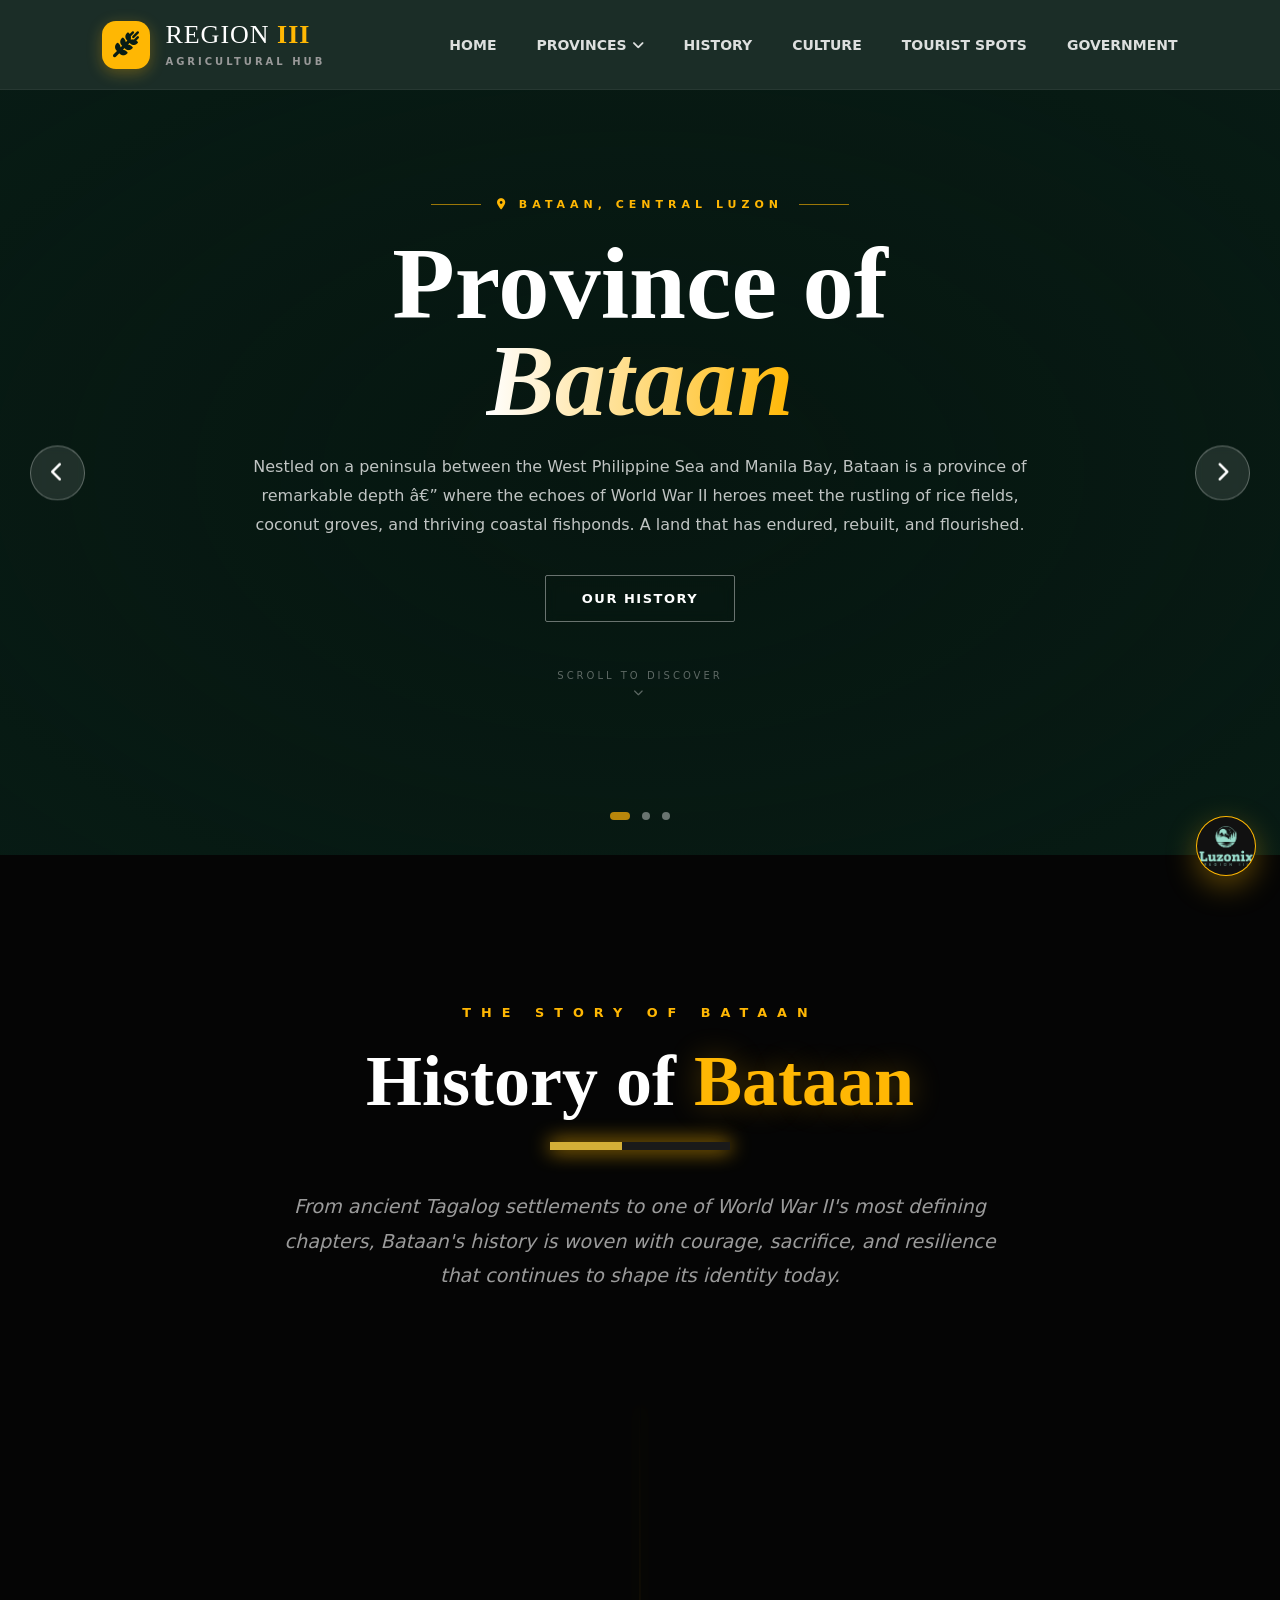
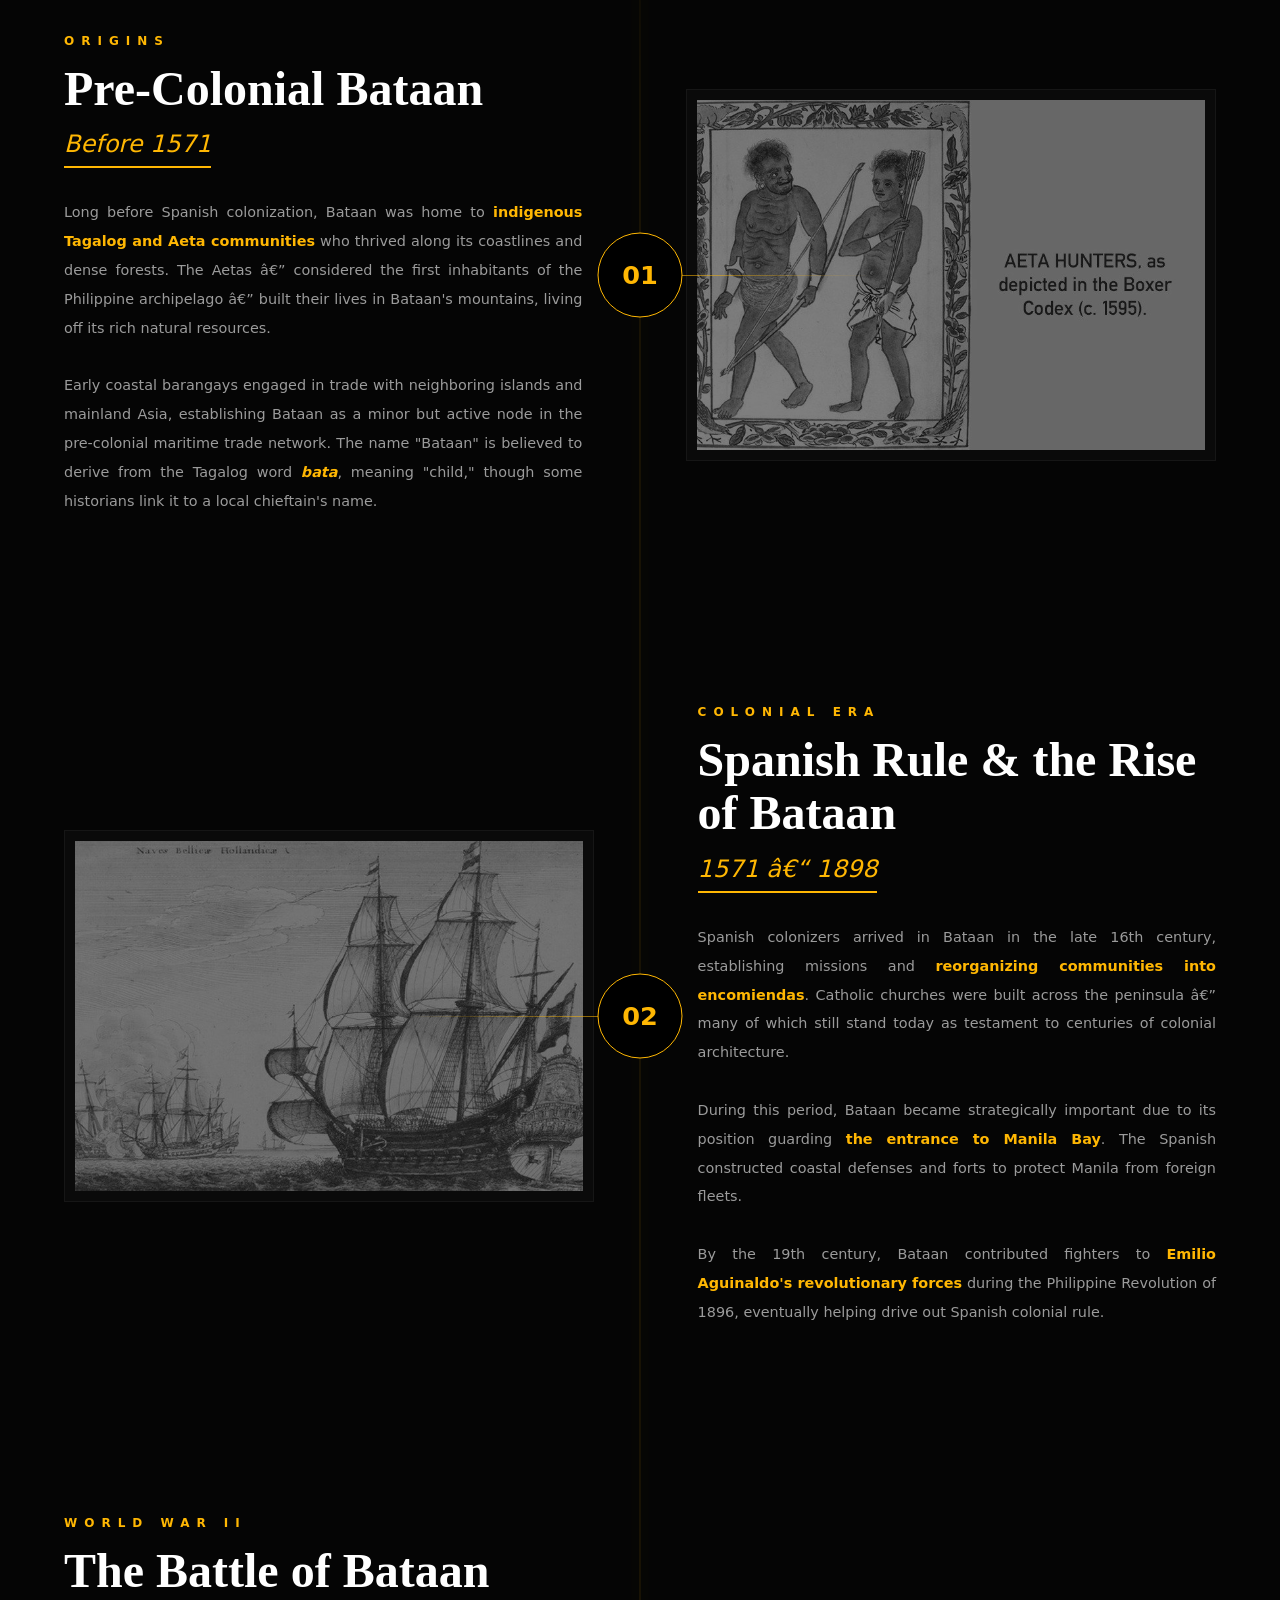
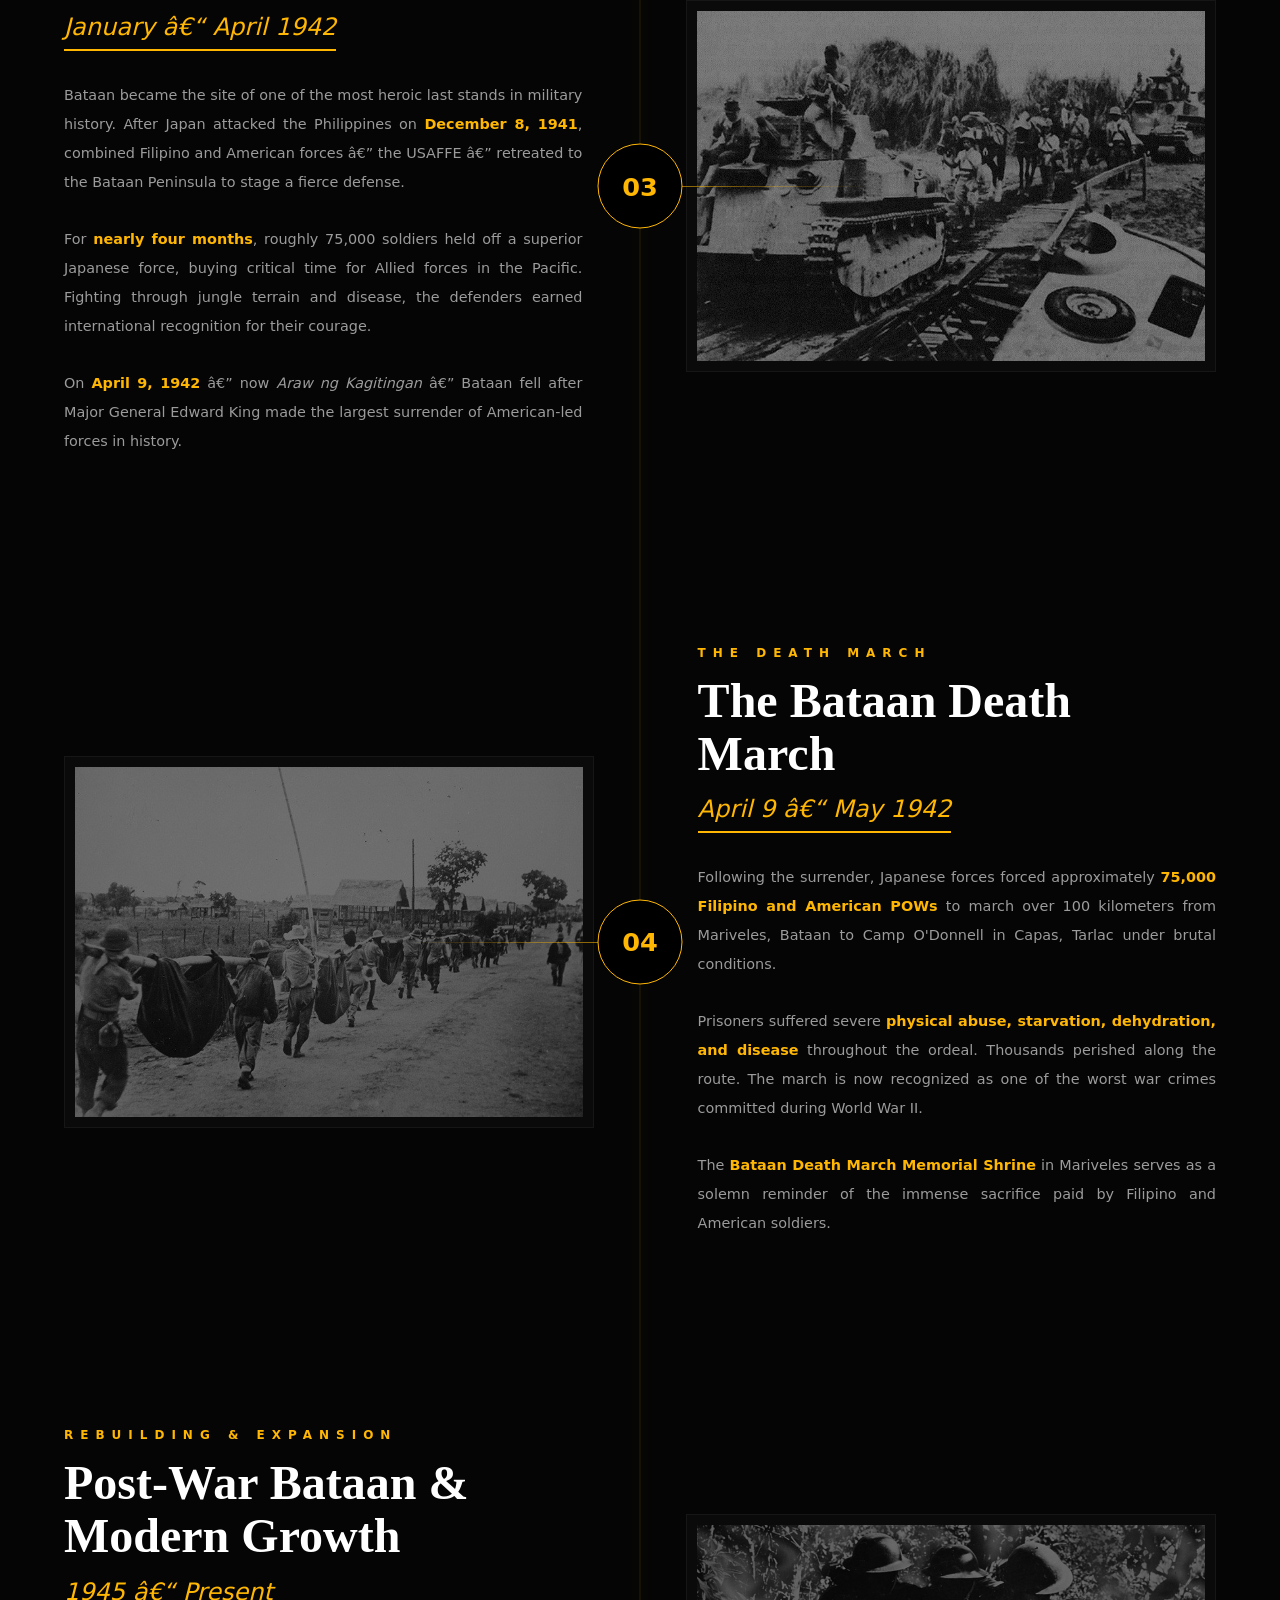
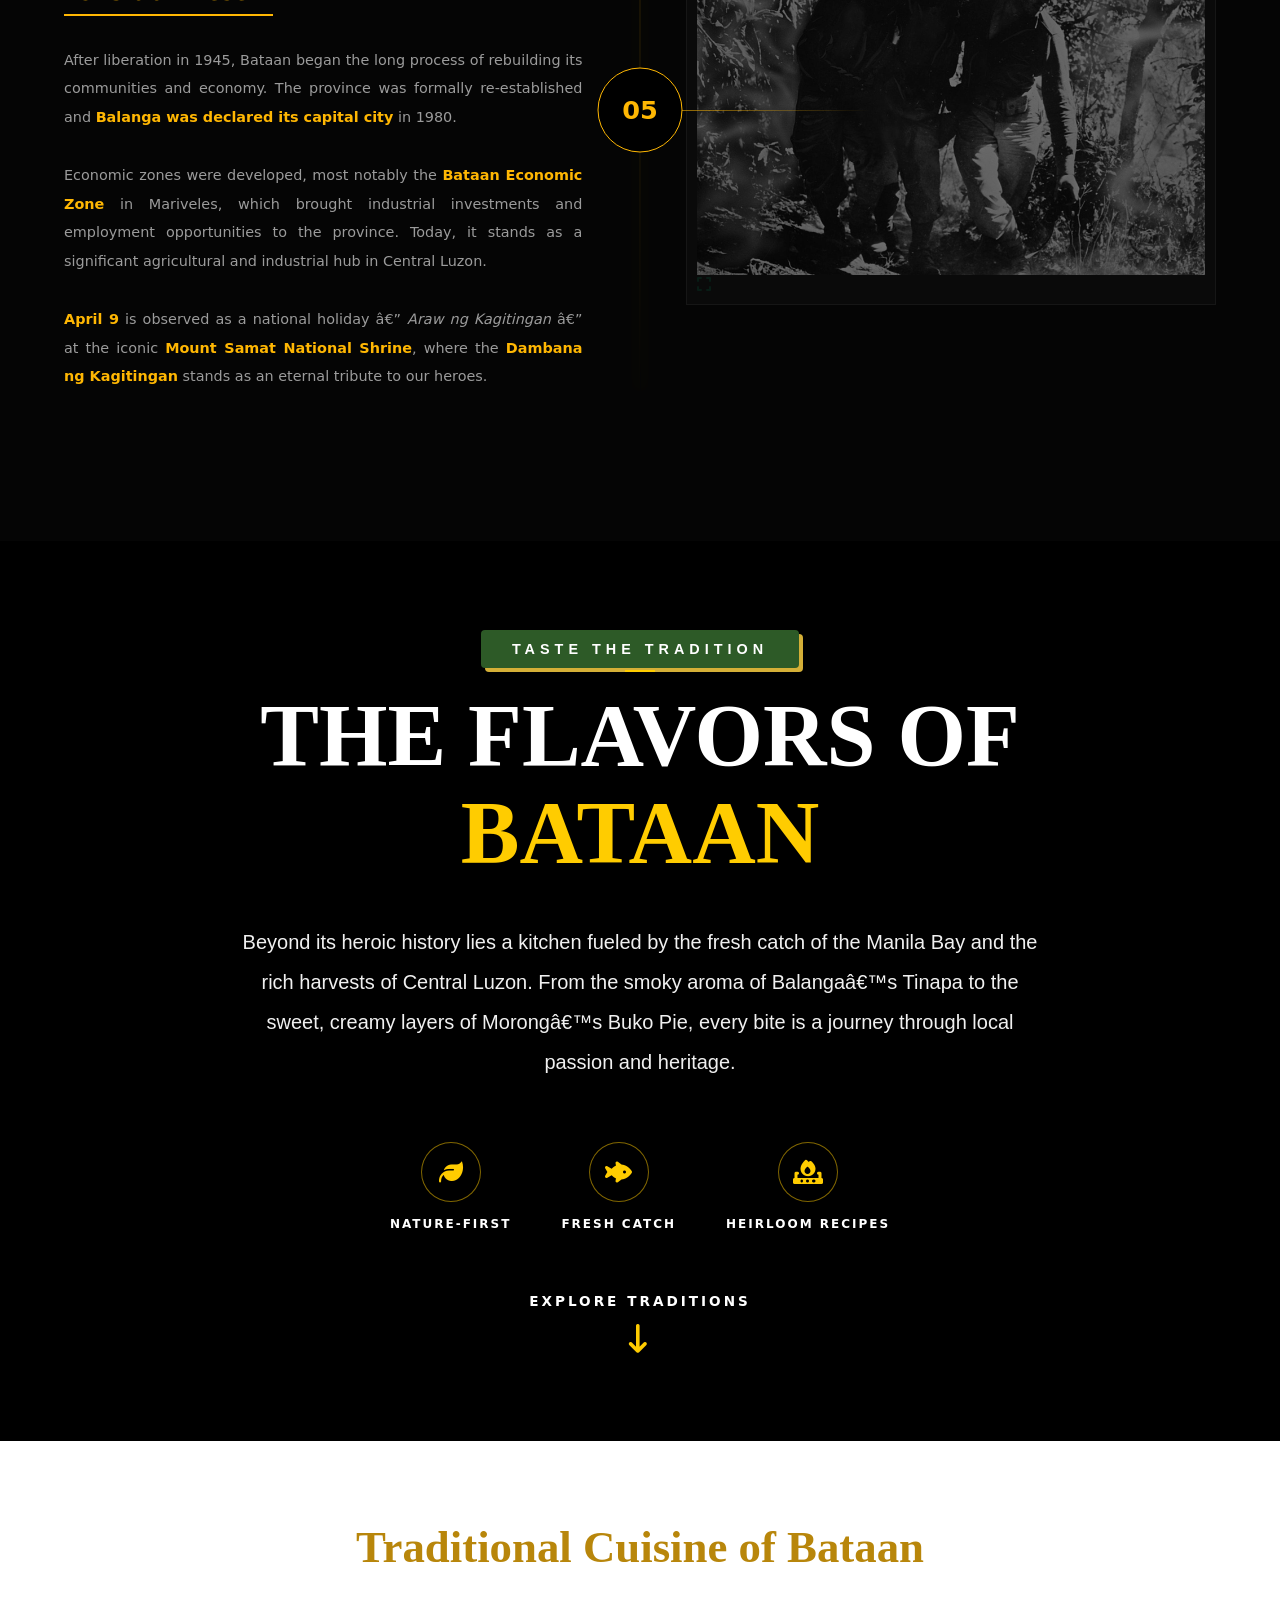
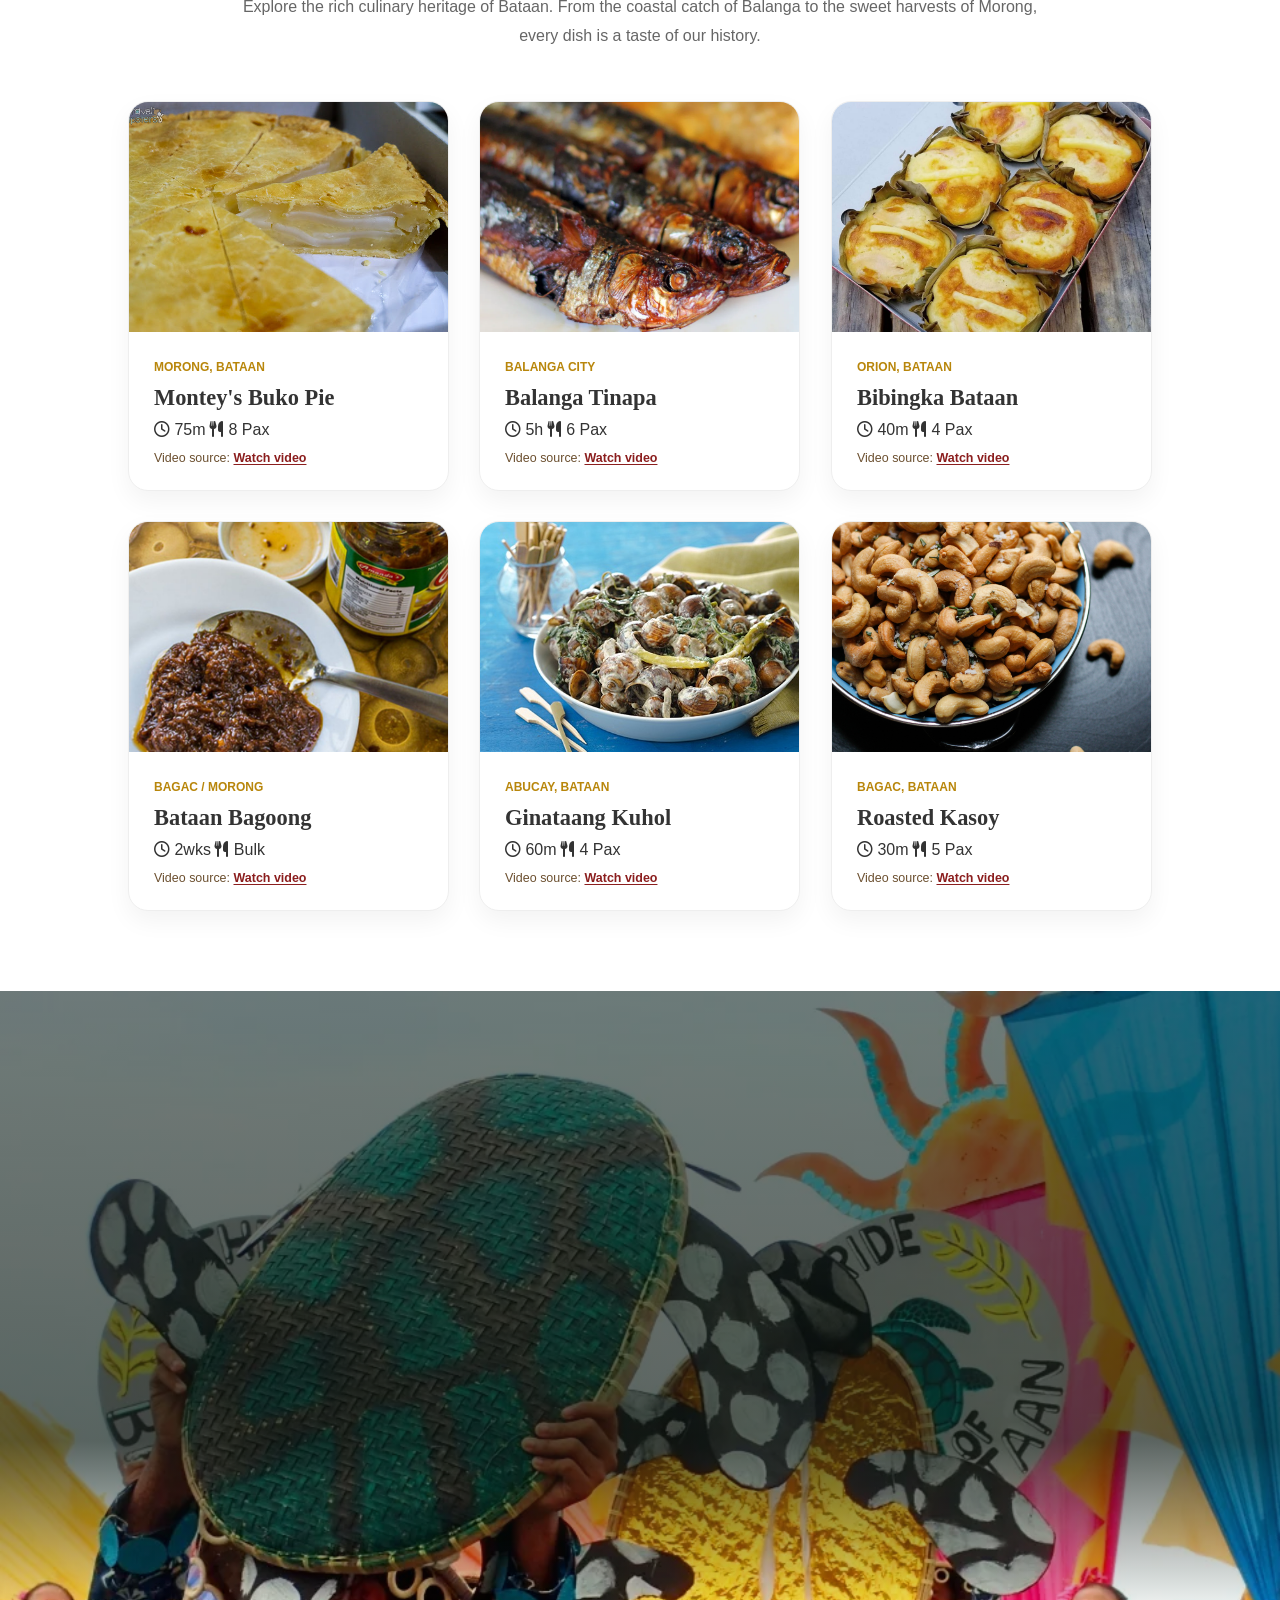
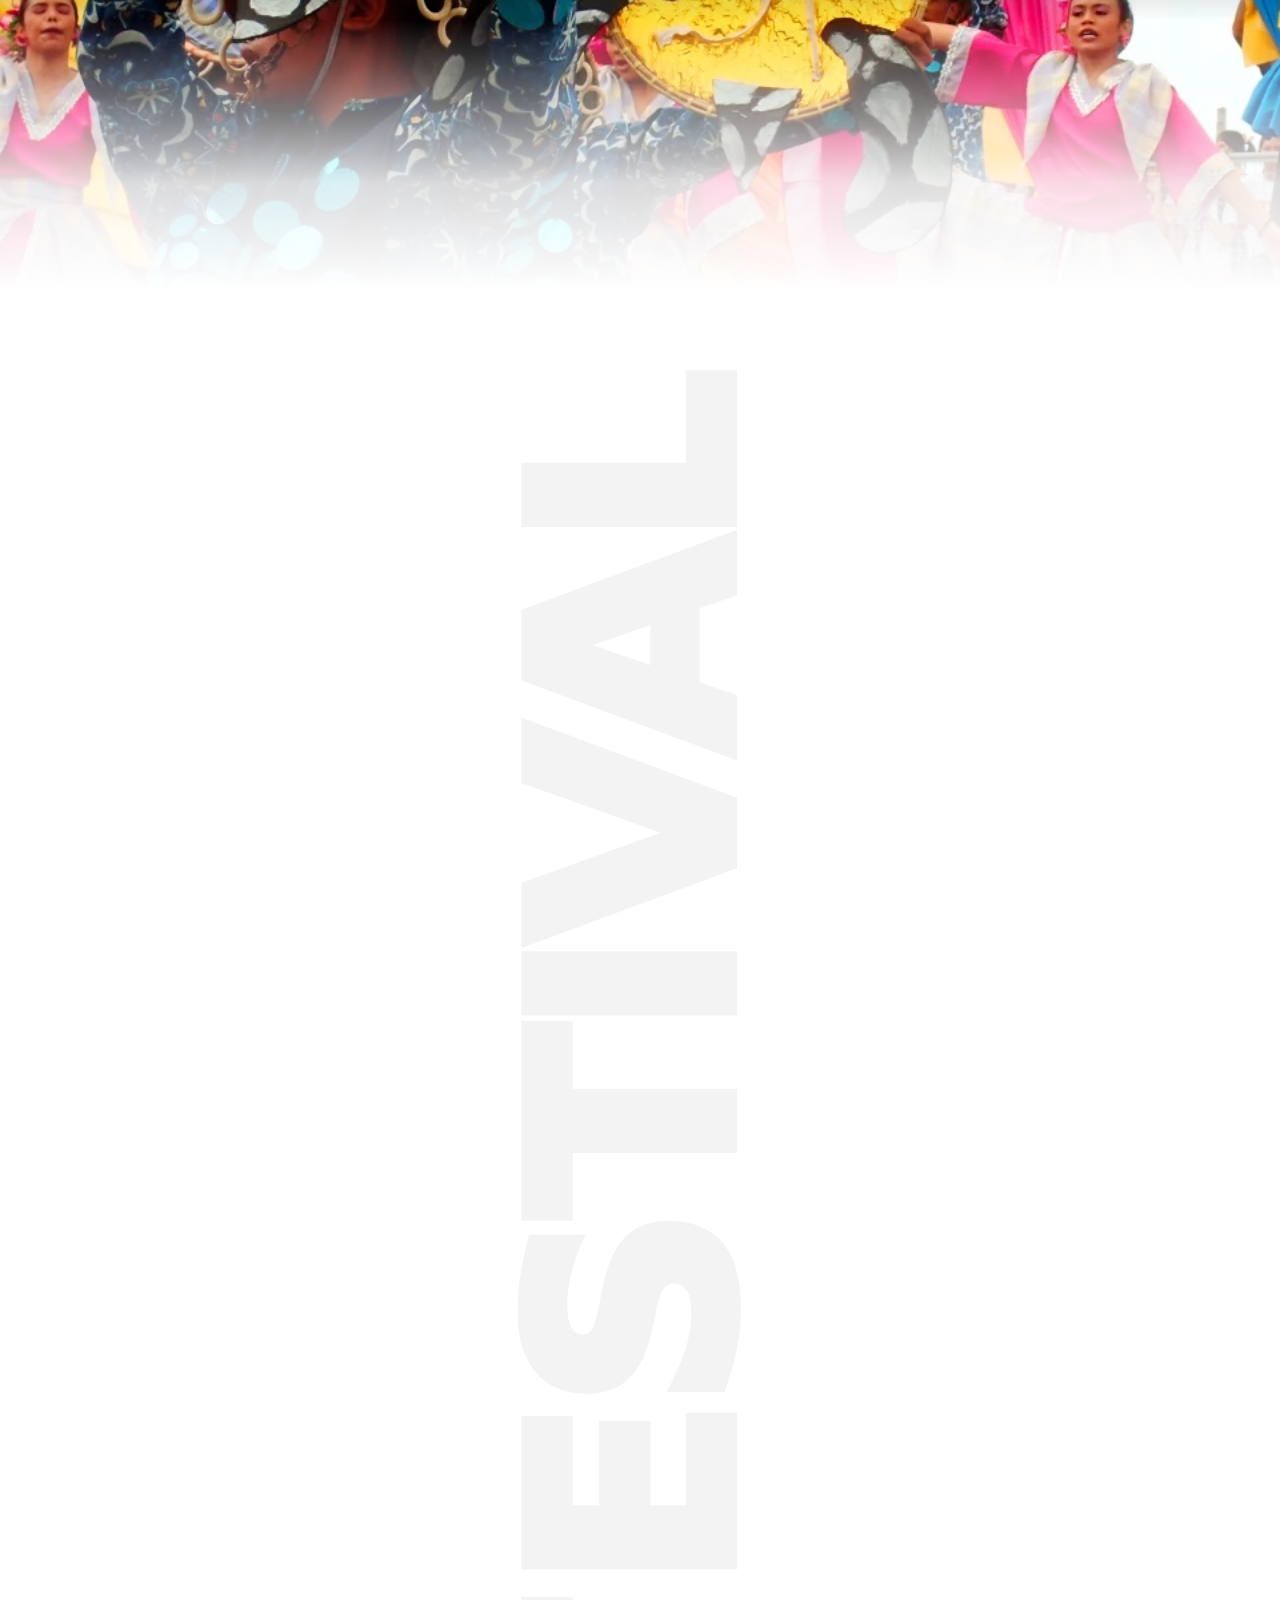
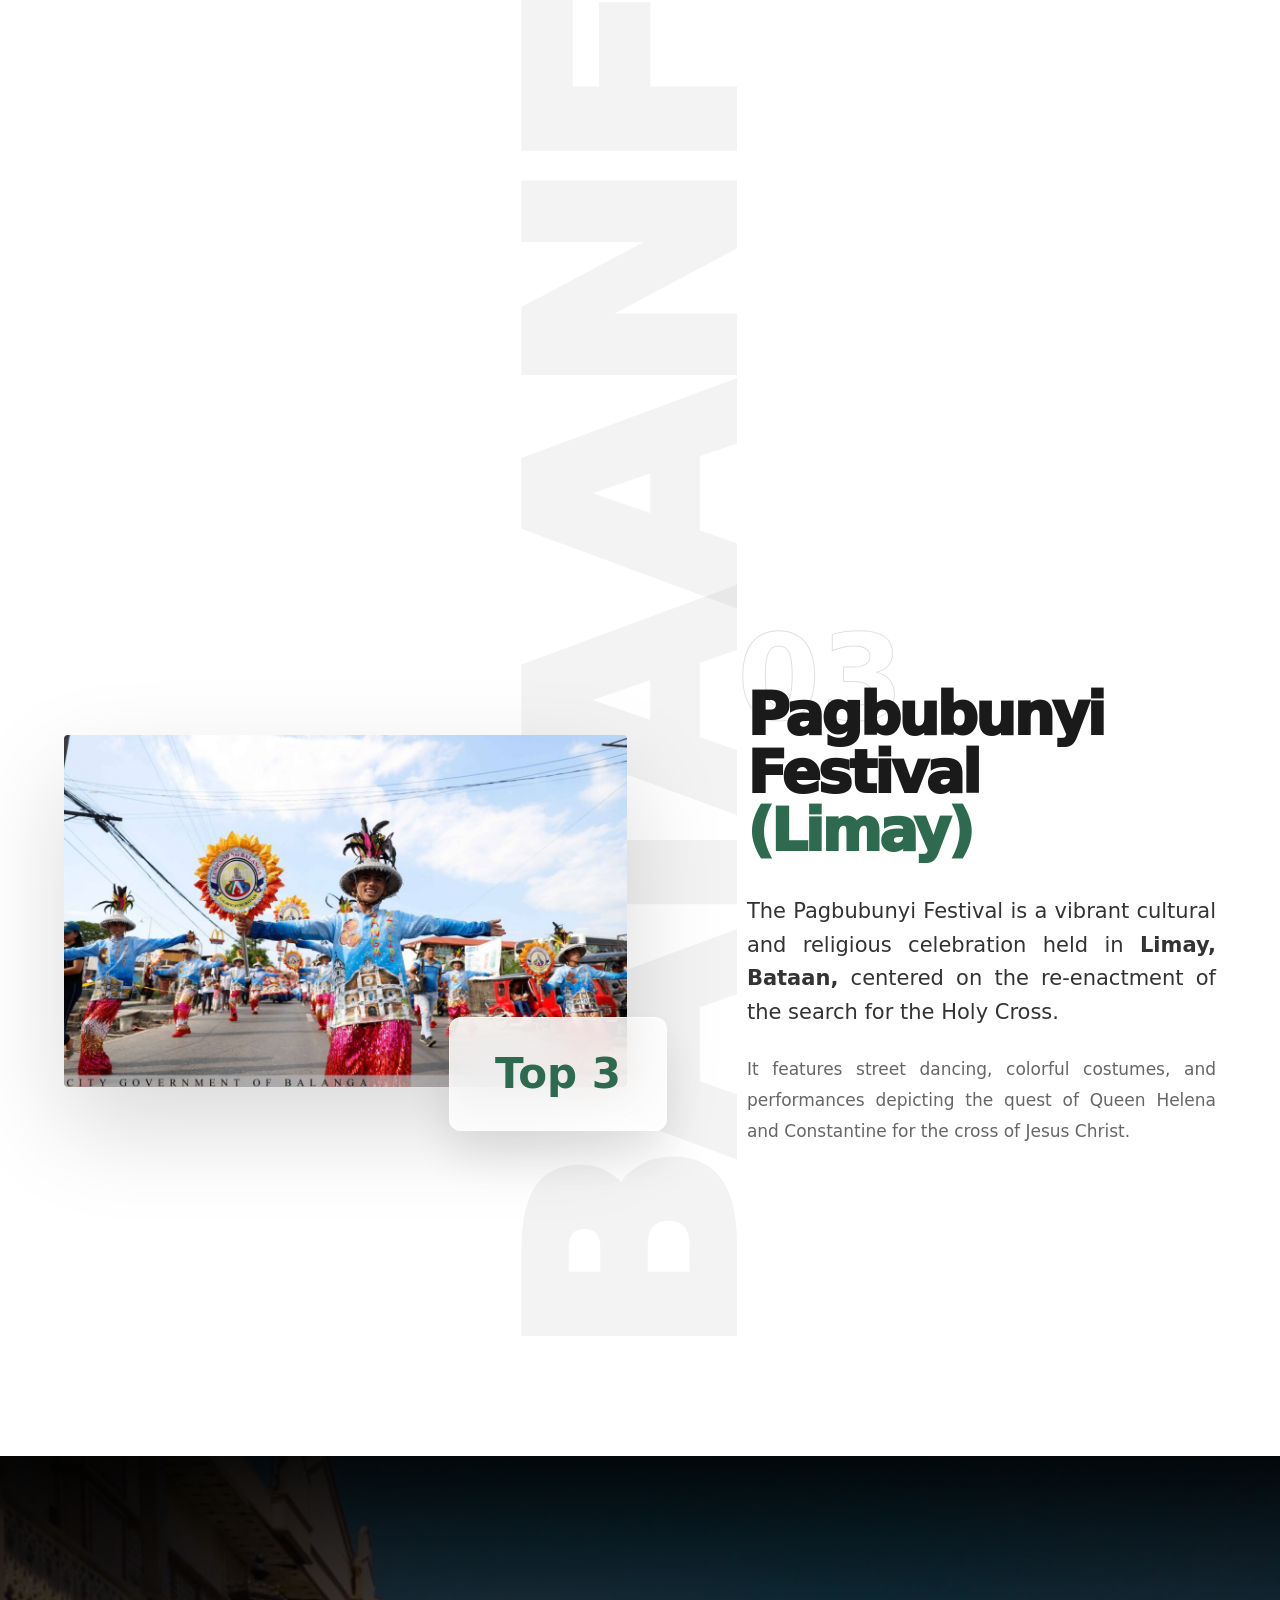
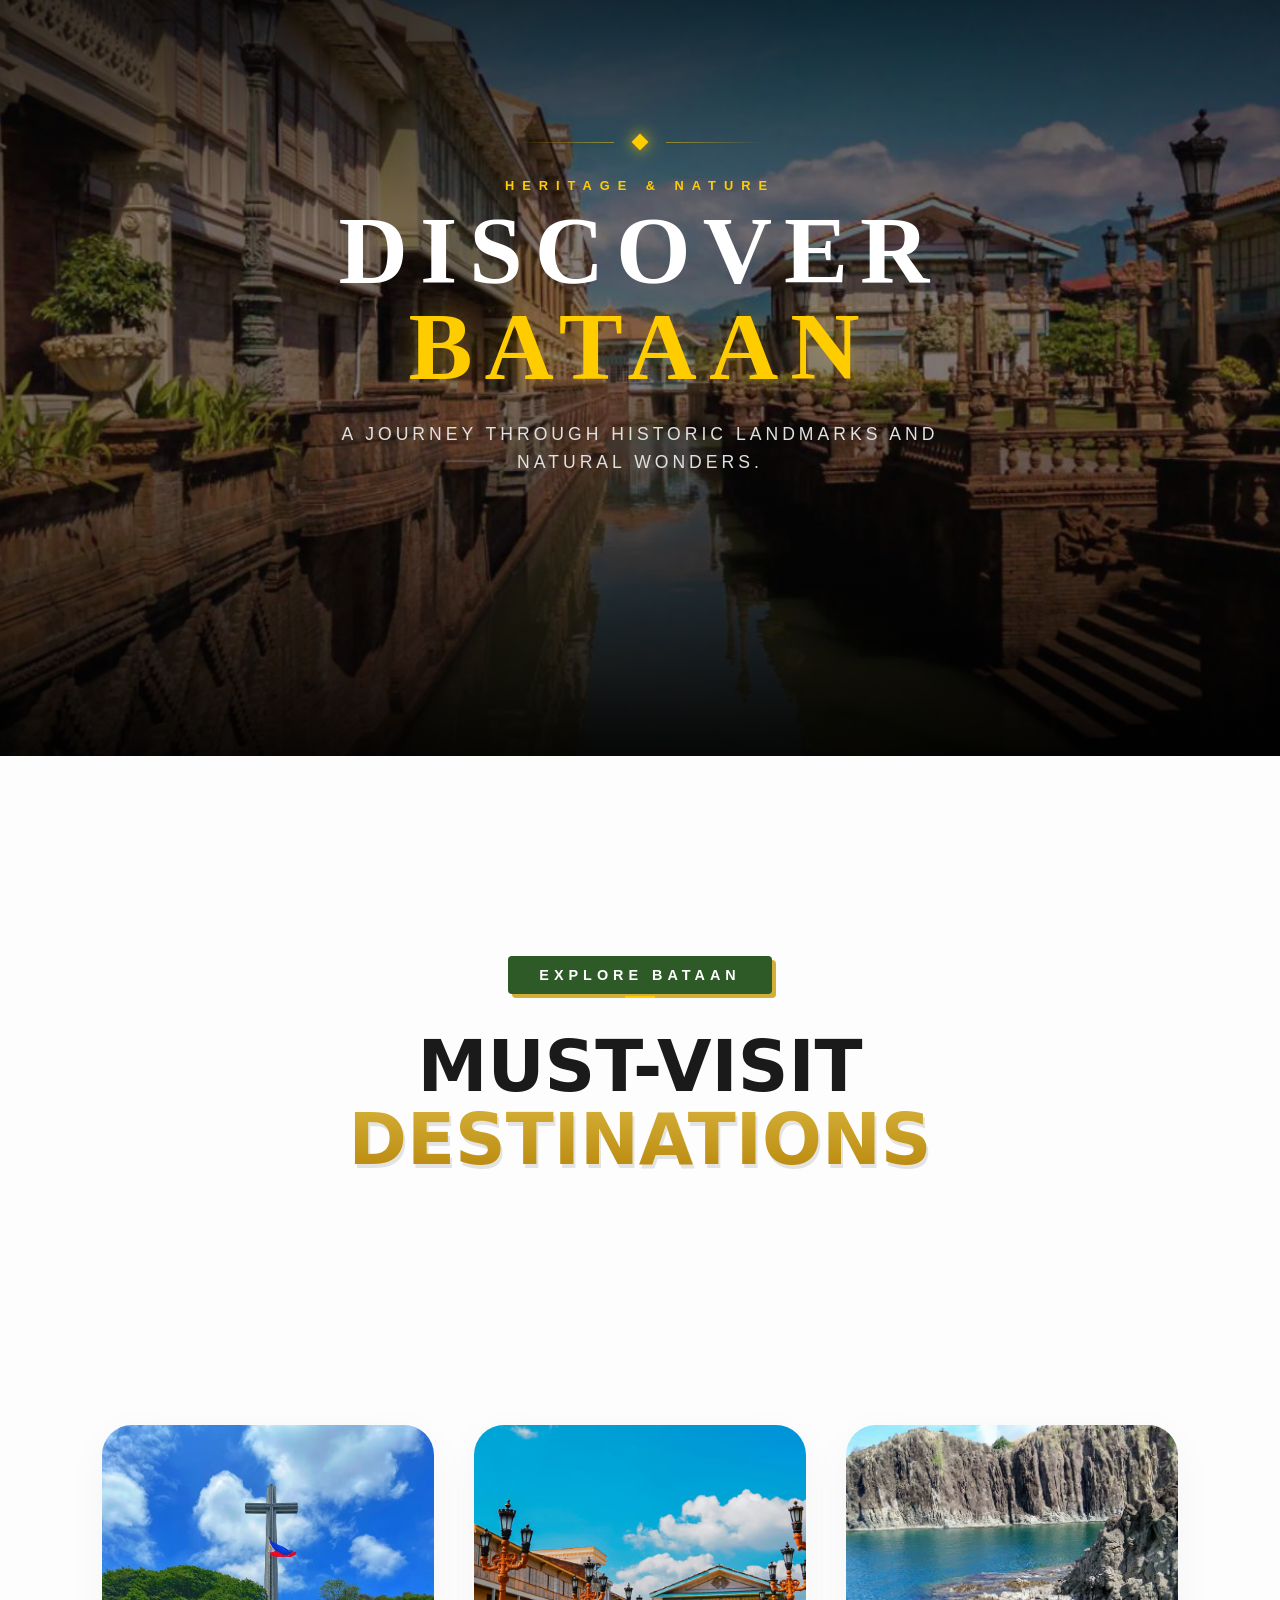
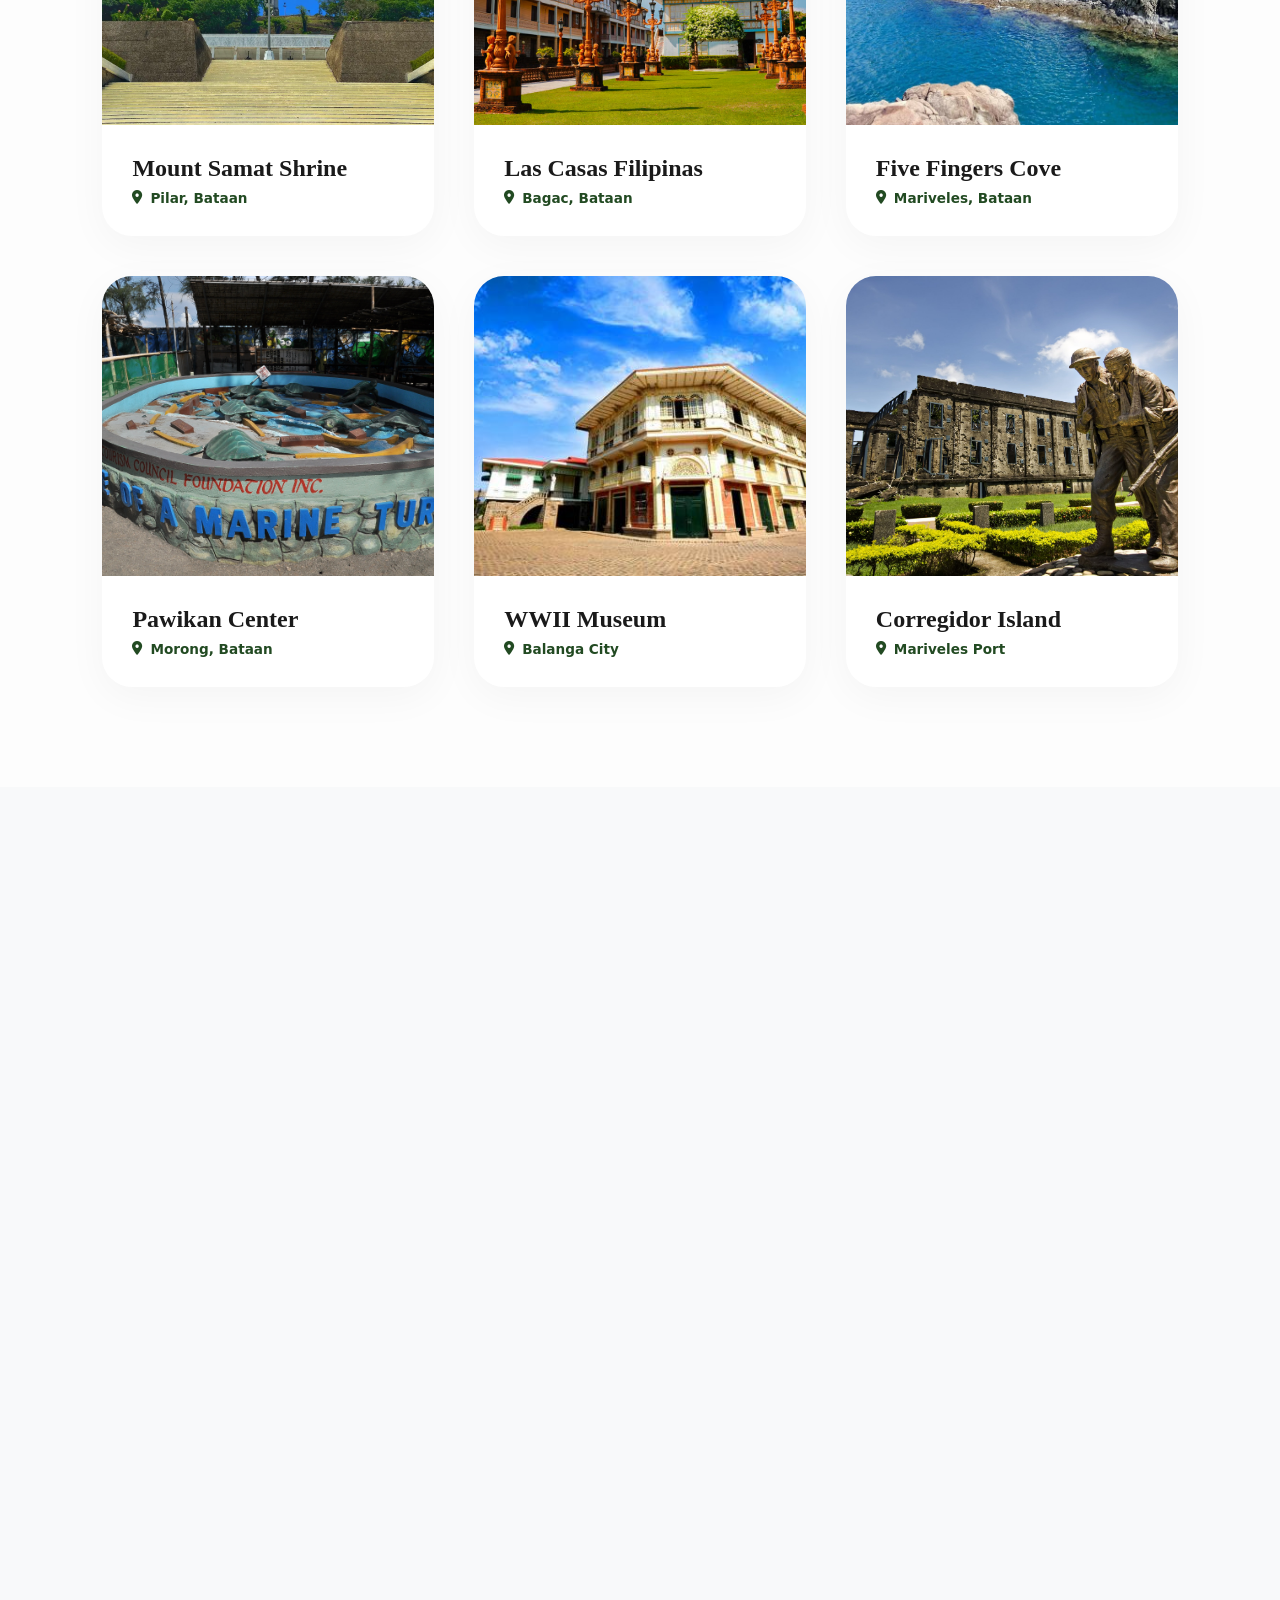
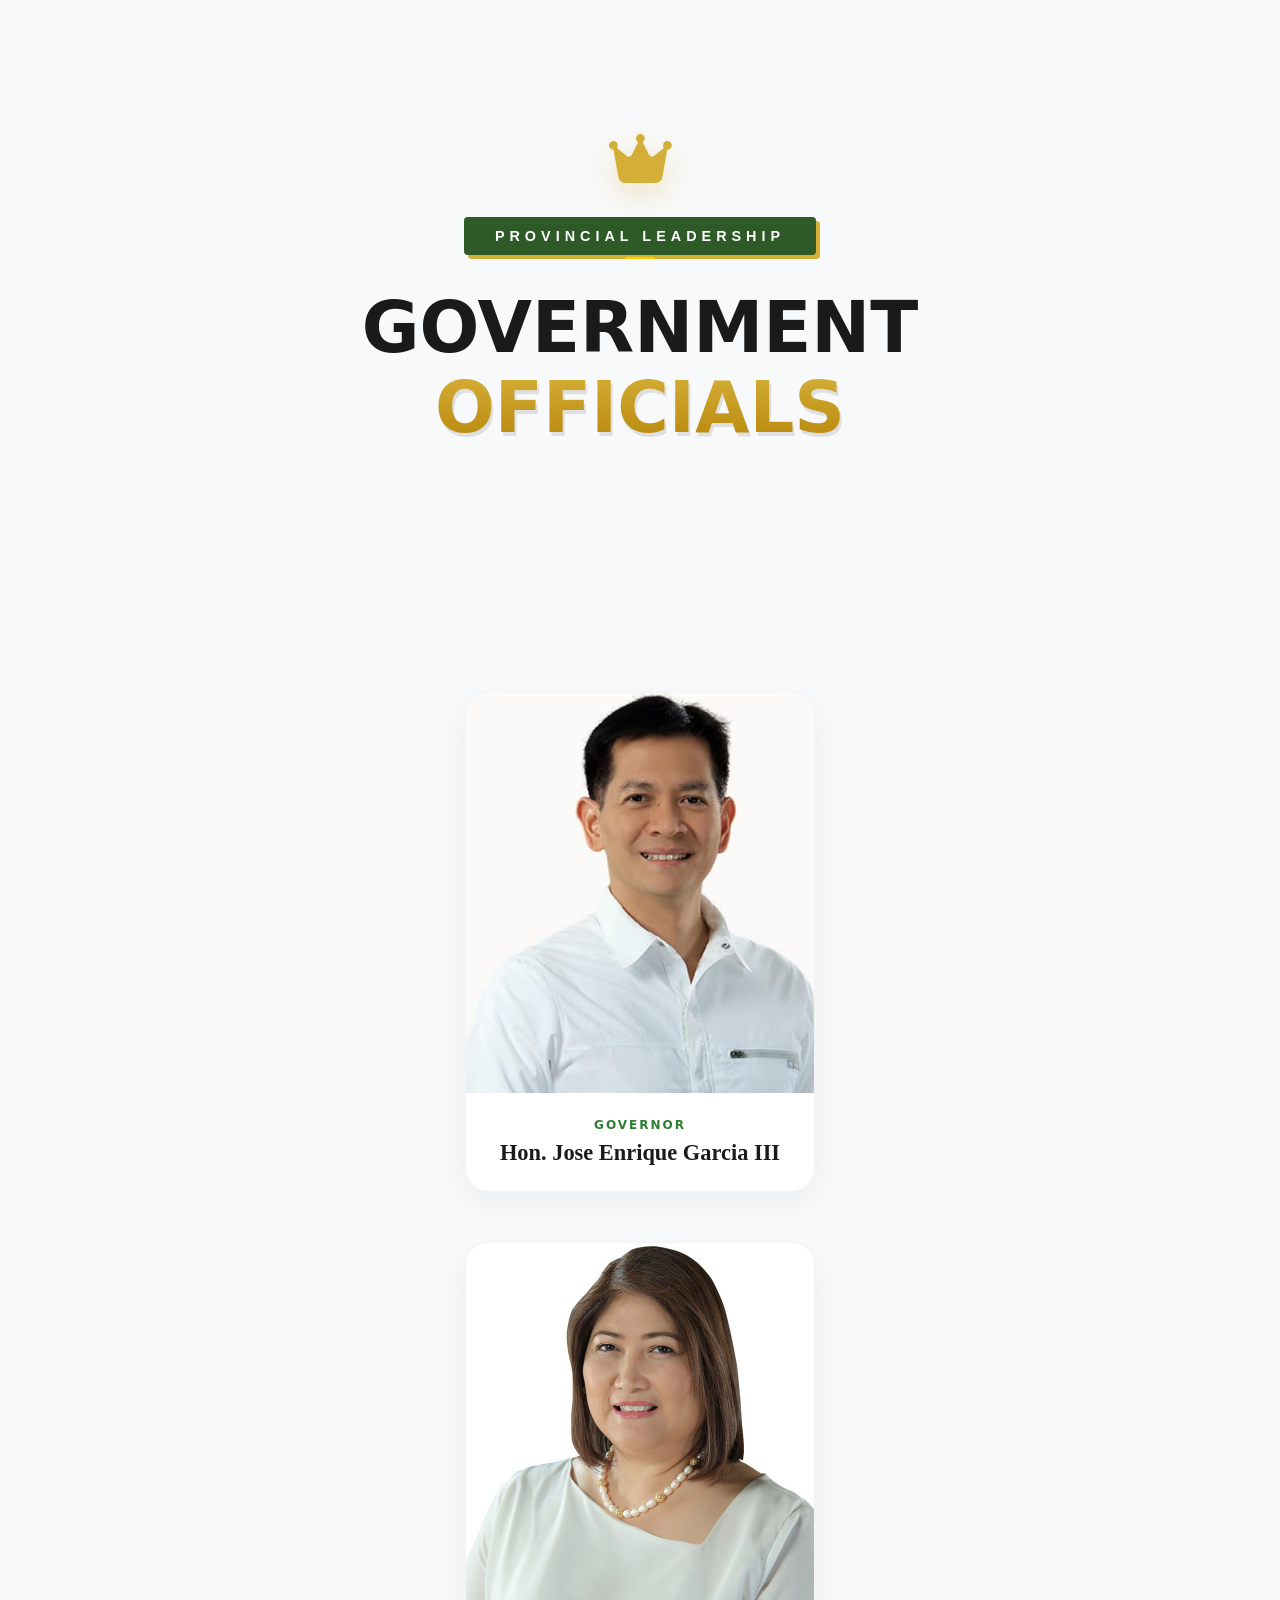
==== commit 5964eba1: "bugunac" ====
--- a/HTML/Bataan.html
+++ b/HTML/Bataan.html
@@ -13,11 +13,9 @@
   <link rel="stylesheet" href="../STYLE/kikyam.css">
 </head>
 
-<body data-groq-key="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">
-
-  <body>
-
-  <div class="page-intro-overlay" role="status" aria-live="polite">
+<body data-groq-key="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">
+
+  <div class="page-intro-overlay" role="status" aria-live="polite">
   <div class="page-intro-visual" aria-hidden="true">
     <img src="../Bataan-Image/Tourist spot.jpg" alt="Bataan Heritage">
   </div>
@@ -438,7 +436,7 @@
 
         <article class="food-card" id="card-1">
           <div class="food-card-img">
-            <img src="../image/bataan-food-bukopie.jpg" alt="Montey's Buko Pie">
+            <img src="../IMAGE/bataan-food-bukopie.jpg" alt="Montey's Buko Pie">
             <div class="card-overlay"><span>View Full Recipe</span></div>
           </div>
           <div class="food-card-info">
--- a/STYLE/Province.css
+++ b/STYLE/Province.css
@@ -2093,7 +2093,7 @@
 .intro-bg-overlay {
   position: absolute;
   inset: 0;
-  background-image: url('../Bataan-Image/Tourist spot.jpg');
+  background-image: url('../Bataan-Image/Tourist\ spot.jpg');
   background-size: cover;
   background-position: center;
   background-attachment: fixed;
@@ -5471,35 +5471,44 @@
   transition-delay: 0.4s;
 }
 
-.o-thetraingoesbrrr-overlay {
-  position: fixed;
-  top: 0;
-  left: 0;
-  width: 100%;
-  height: 100%;
-  background: rgba(0, 0, 0, 0.85);
-  display: flex;
-  align-items: center;
-  justify-content: center;
-  opacity: 0;
-  visibility: hidden;
-  transition: all 0.4s ease;
-  z-index: 1000;
-}
-
-.o-thetraingoesbrrr-overlay.active {
-  opacity: 1;
-  visibility: visible;
-}
-
-.o-thetraingoesbrrr-container {
-  transform: scale(0.8);
-  transition: transform 0.5s cubic-bezier(0.34, 1.56, 0.64, 1);
-}
-
-.o-thetraingoesbrrr-overlay.active .o-thetraingoesbrrr-container {
-  transform: scale(1);
-}
+.o-thetraingoesbrrr-overlay {
+  position: fixed;
+  top: 0;
+  left: 0;
+  width: 100%;
+  height: 100%;
+  background: rgba(0, 0, 0, 0.85);
+  backdrop-filter: blur(10px);
+  display: none;
+  align-items: center;
+  justify-content: center;
+  padding: 20px;
+  opacity: 0;
+  visibility: hidden;
+  transition: opacity 0.4s ease;
+  z-index: 9999;
+}
+
+.o-thetraingoesbrrr-overlay.active {
+  display: flex;
+  opacity: 1;
+  visibility: visible;
+}
+
+.o-thetraingoesbrrr-container {
+  width: 100%;
+  max-width: 800px;
+  max-height: 85vh;
+  border-radius: 35px;
+  background: #fff;
+  overflow: hidden;
+  transform: scale(0.9) translateY(20px);
+  transition: transform 0.5s cubic-bezier(0.34, 1.56, 0.64, 1);
+}
+
+.o-thetraingoesbrrr-overlay.active .o-thetraingoesbrrr-container {
+  transform: scale(1) translateY(0);
+}
 
 .tourist-intro-header {
   text-align: center;
@@ -5744,8 +5753,257 @@
   opacity: 1;
   transform: translateY(0);
 }
-.officials-pyramid-bulacan-section.is-visible .pyramid-row:nth-child(4) {
-  transition-delay: 0.8s;
-  opacity: 1;
-  transform: translateY(0);
-}
+.officials-pyramid-bulacan-section.is-visible .pyramid-row:nth-child(4) {
+  transition-delay: 0.8s;
+  opacity: 1;
+  transform: translateY(0);
+}
+
+/* ===== Final Official Modal Alignment Override ===== */
+#officialModal.o-thetraingoesbrrr-overlay {
+  position: fixed;
+  inset: 0;
+  background: rgba(0, 0, 0, 0.85);
+  backdrop-filter: blur(10px);
+  display: none;
+  align-items: center;
+  justify-content: center;
+  padding: 20px;
+  opacity: 0;
+  visibility: hidden;
+  z-index: 9999;
+  transition: opacity 0.35s ease, visibility 0.35s ease;
+}
+
+#officialModal.o-thetraingoesbrrr-overlay.active {
+  display: flex;
+  opacity: 1;
+  visibility: visible;
+}
+
+#officialModal .o-thetraingoesbrrr-container {
+  width: 100%;
+  max-width: 900px;
+  max-height: 90vh;
+  background: #fff;
+  border-radius: 35px;
+  overflow: hidden;
+  position: relative;
+  display: flex;
+  flex-direction: column;
+  margin: 0 auto;
+  transform: scale(0.92) translateY(16px);
+  transition: transform 0.45s cubic-bezier(0.175, 0.885, 0.32, 1.275);
+}
+
+#officialModal.o-thetraingoesbrrr-overlay.active .o-thetraingoesbrrr-container {
+  transform: scale(1) translateY(0);
+}
+
+#officialModal .o-thetraingoesbrrr-scroll-area {
+  width: 100%;
+  height: auto;
+  max-height: 90vh;
+  overflow-y: auto;
+  overflow-x: hidden;
+  -webkit-overflow-scrolling: touch;
+}
+
+#officialModal .o-thetraingoesbrrr-content-wrapper {
+  width: 100%;
+}
+
+#officialModal .o-thetraingoesbrrr-header-img {
+  width: 100%;
+  height: 450px;
+}
+
+#officialModal .o-thetraingoesbrrr-header-img img {
+  width: 100%;
+  height: 100%;
+  object-fit: cover;
+  object-position: center;
+  display: block;
+}
+
+#officialModal .o-thetraingoesbrrr-body {
+  padding: 24px 50px 50px;
+  text-align: center;
+}
+
+#officialModal .o-identity {
+  text-align: center;
+}
+
+#officialModal .o-accent-line {
+  margin: 0 auto 26px;
+}
+
+#officialModal .o-details-section {
+  max-width: 700px;
+  margin: 0 auto;
+}
+
+#officialModal .o-details-section h4,
+#officialModal .o-details-section p {
+  text-align: center;
+}
+
+#officialModal .o-social-branding {
+  text-align: center;
+}
+
+#officialModal .social-links-wrapper {
+  justify-content: center;
+}
+
+@media (max-width: 980px) {
+  #officialModal .o-thetraingoesbrrr-header-img {
+    height: 320px;
+  }
+
+  #officialModal .o-thetraingoesbrrr-body {
+    padding: 28px 28px 36px;
+  }
+}
+
+@media (max-width: 560px) {
+  #officialModal .o-thetraingoesbrrr-container {
+    border-radius: 20px;
+  }
+
+  #officialModal .o-thetraingoesbrrr-header-img {
+    height: 220px;
+  }
+
+  #officialModal .o-thetraingoesbrrr-body {
+    padding: 22px 16px 26px;
+  }
+}
+
+/* ===== Final Responsive Heading Override (Tourist Intro) ===== */
+.tourist-intro-header .header-content-wrapper {
+  max-width: min(96vw, 900px);
+  margin: 0 auto;
+}
+
+.tourist-intro-header .section-main-title {
+  font-size: clamp(2.2rem, 6.3vw, 4.4rem);
+  line-height: 1.08;
+  margin: 0 auto;
+  max-width: min(92vw, 14ch);
+  overflow-wrap: anywhere;
+  text-wrap: balance;
+}
+
+.tourist-intro-header .section-main-title .highlight {
+  display: block;
+  line-height: 1.02;
+}
+
+@media (max-width: 980px) {
+  .tourist-intro-header {
+    padding: 72px 16px;
+  }
+
+  .tourist-intro-header .culture-tag {
+    font-size: clamp(0.68rem, 2.2vw, 0.82rem);
+    letter-spacing: 2.5px;
+    padding: 8px 16px;
+    box-shadow: 3px 3px 0px #d4af37;
+  }
+
+  .tourist-intro-header .section-main-title {
+    font-size: clamp(1.9rem, 8.6vw, 3rem);
+    max-width: 13ch;
+  }
+
+  .tourist-intro-header .title-underline {
+    margin-top: 16px;
+    height: 6px;
+  }
+
+  .tourist-intro-header.is-visible .title-underline {
+    width: min(180px, 55vw);
+  }
+}
+
+@media (max-width: 560px) {
+  .tourist-intro-header {
+    padding: 56px 12px;
+  }
+
+  .tourist-intro-header .culture-tag {
+    font-size: 0.62rem;
+    letter-spacing: 1.6px;
+    padding: 6px 12px;
+    box-shadow: 2px 2px 0px #d4af37;
+  }
+
+  .tourist-intro-header .section-main-title {
+    font-size: clamp(1.55rem, 9.5vw, 2.25rem);
+    line-height: 1.12;
+    max-width: 12ch;
+  }
+
+  .tourist-intro-header .section-main-title .highlight {
+    display: inline;
+  }
+
+  .tourist-intro-header .title-underline {
+    height: 4px;
+    margin-top: 12px;
+  }
+
+  .tourist-intro-header.is-visible .title-underline {
+    width: min(140px, 50vw);
+  }
+}
+
+/* ===== Final Government Officials Heading Spacing Fix ===== */
+section[class*='officials-pyramid'] .tourist-intro-header .section-main-title {
+  display: flex;
+  flex-direction: column;
+  align-items: center;
+  gap: 0.08em;
+  line-height: 1.08;
+  max-width: min(92vw, 13ch);
+}
+
+section[class*='officials-pyramid']
+  .tourist-intro-header
+  .section-main-title
+  .highlight {
+  display: block;
+  margin-top: 0;
+  line-height: 1.04;
+}
+
+@media (max-width: 980px) {
+  section[class*='officials-pyramid']
+    .tourist-intro-header
+    .section-main-title {
+    font-size: clamp(1.8rem, 7.8vw, 2.7rem);
+    line-height: 1.1;
+    max-width: 12.5ch;
+  }
+}
+
+@media (max-width: 560px) {
+  section[class*='officials-pyramid']
+    .tourist-intro-header
+    .section-main-title {
+    font-size: clamp(1.45rem, 8.8vw, 2rem);
+    line-height: 1.12;
+    max-width: 12ch;
+  }
+
+  section[class*='officials-pyramid']
+    .tourist-intro-header
+    .section-main-title
+    .highlight {
+    display: block;
+    margin-top: 0;
+    line-height: 1.05;
+  }
+}
--- a/STYLE/PageIntro.css
+++ b/STYLE/PageIntro.css
@@ -6,7 +6,7 @@
 
 @font-face {
   font-family: 'SplashBody';
-  src: url('../FONTS/exclusive_editorial/DR Exclusive Editorial.ttf')
+  src: url('../FONTS/exclusive_editorial/DR%20Exclusive%20Editorial.ttf')
     format('truetype');
   font-display: swap;
 }
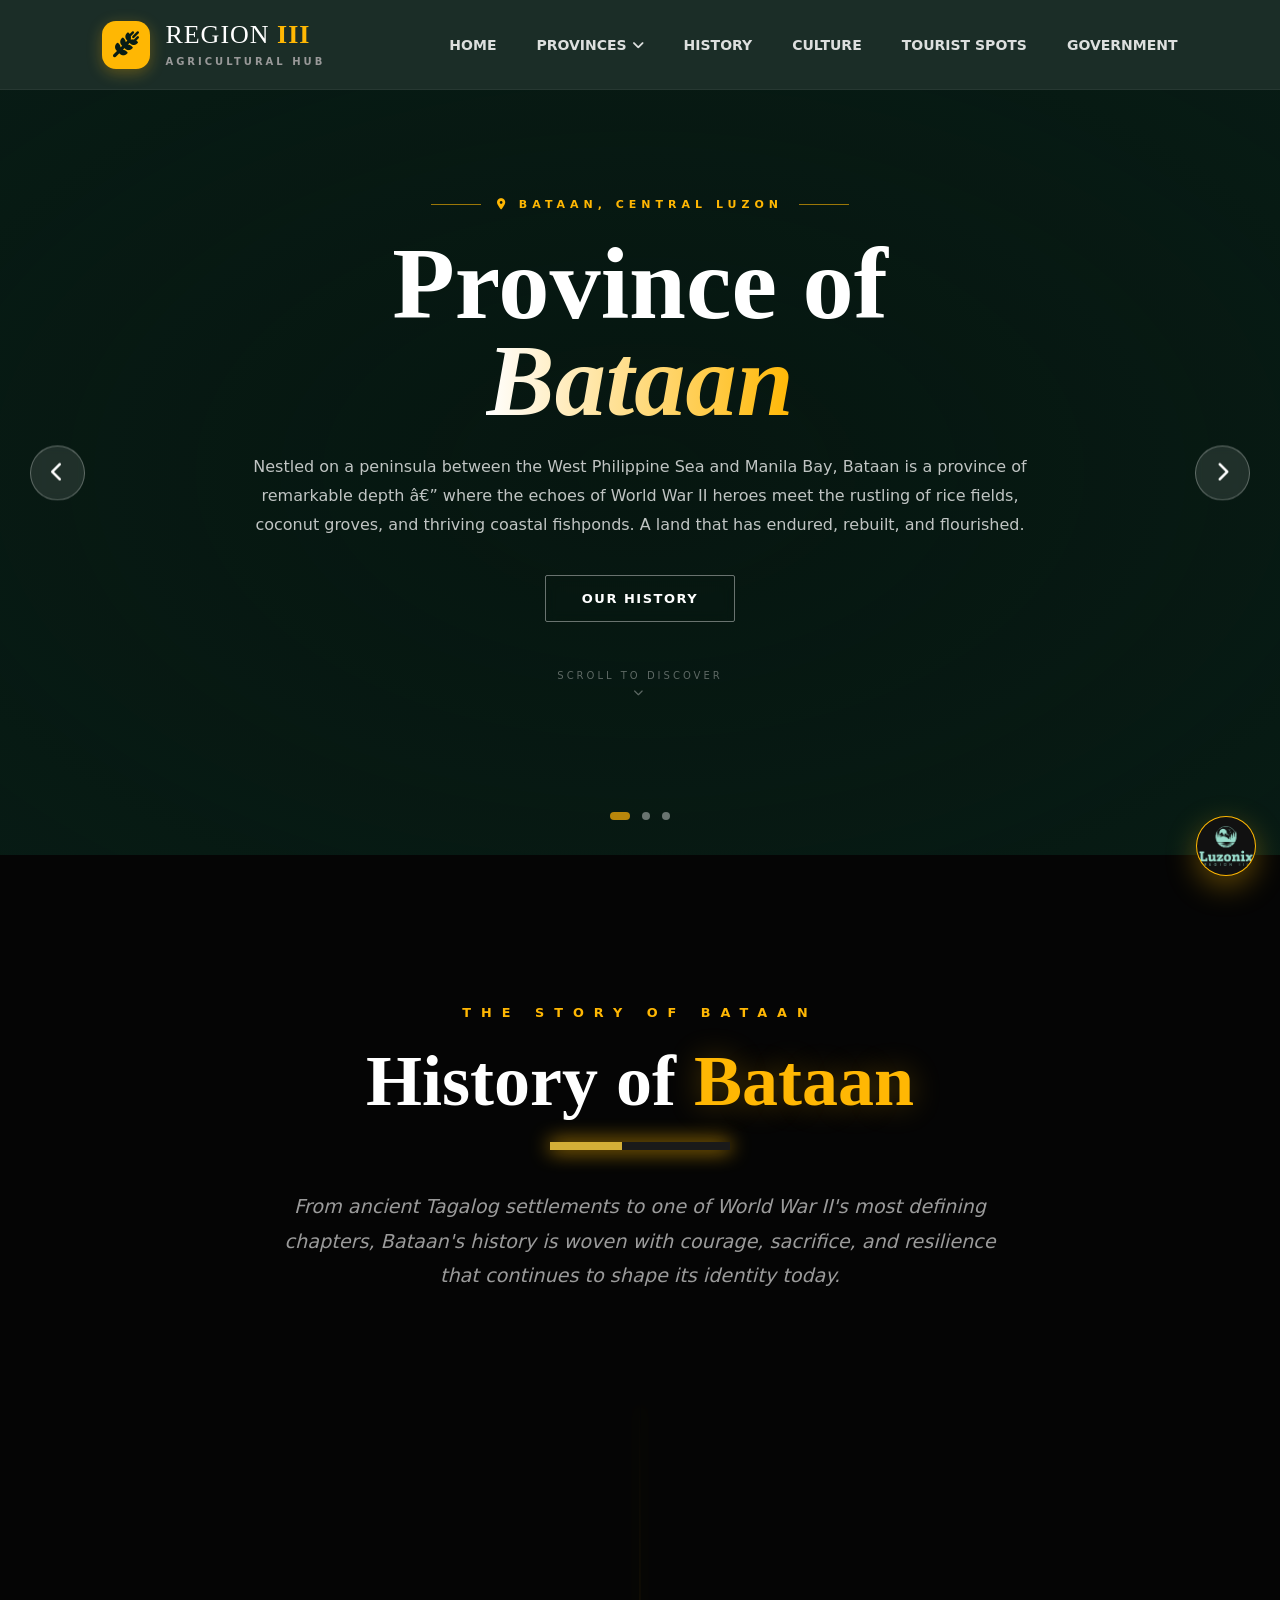
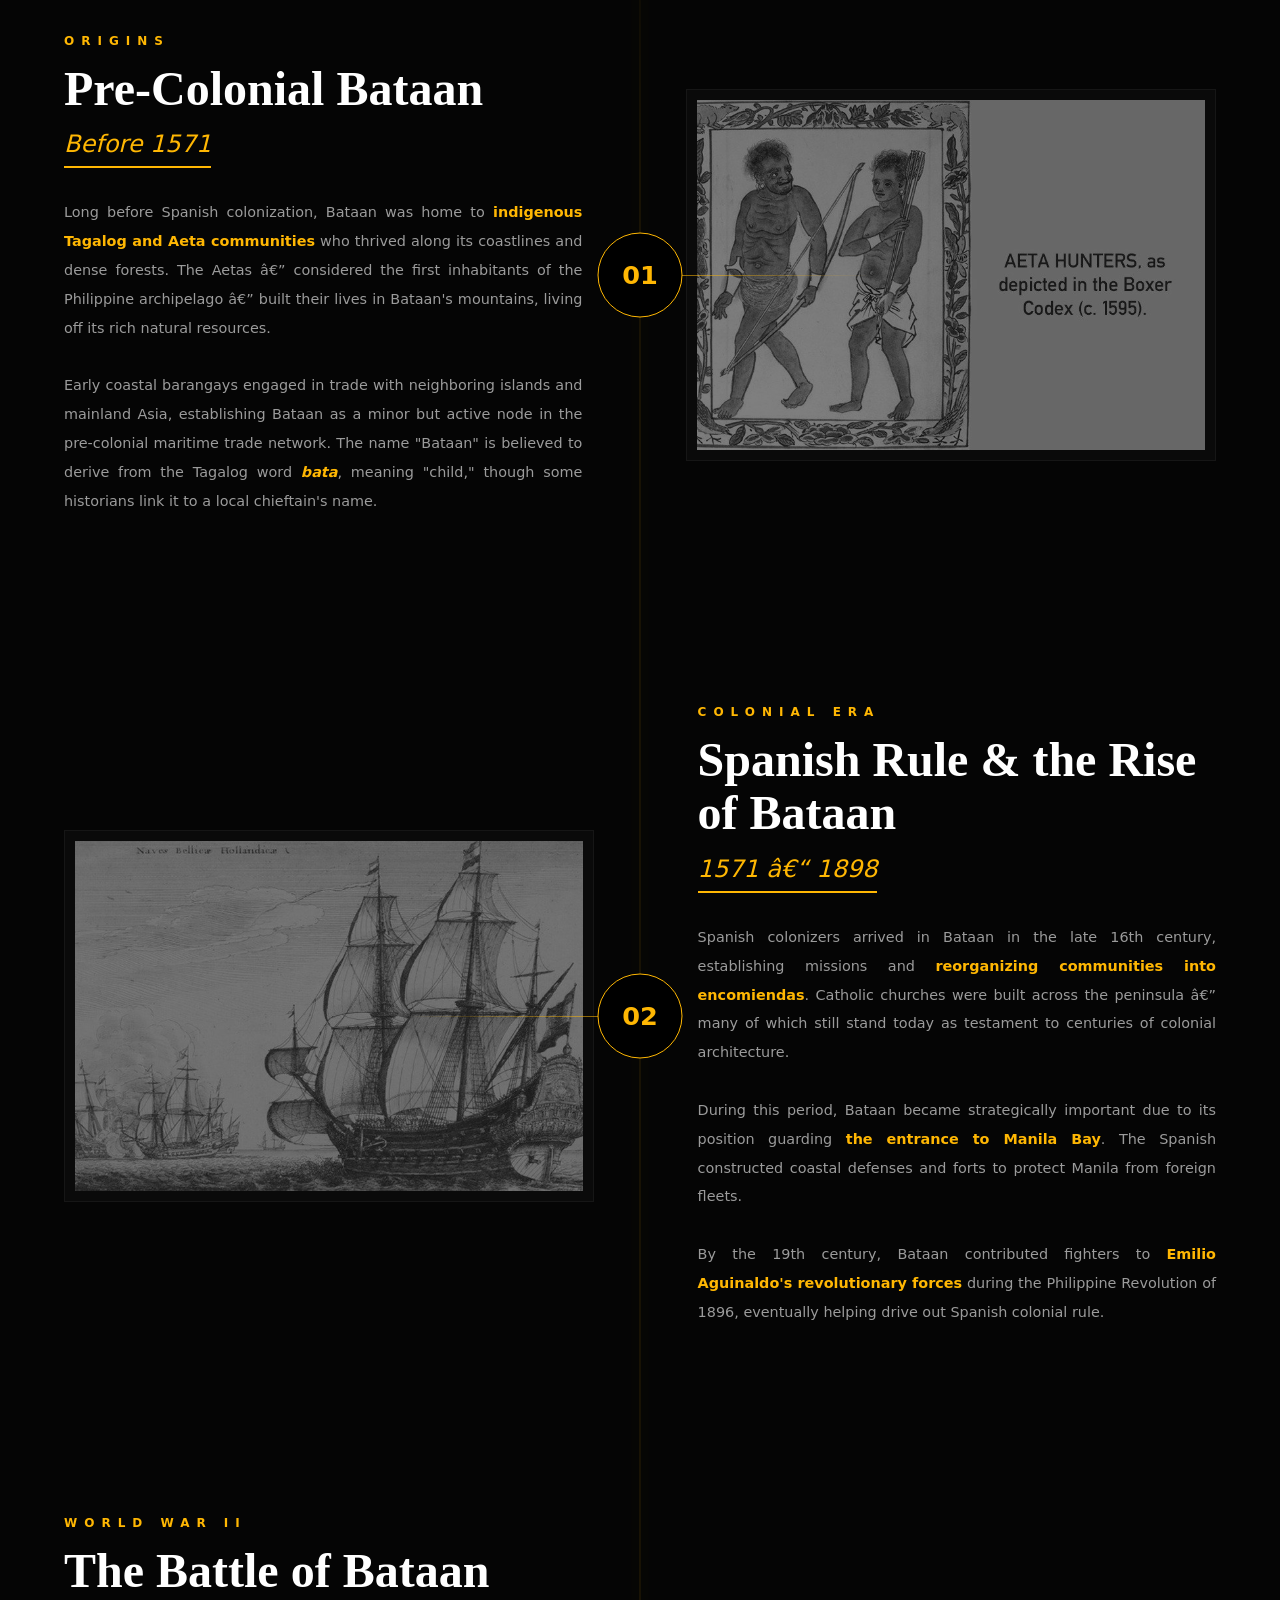
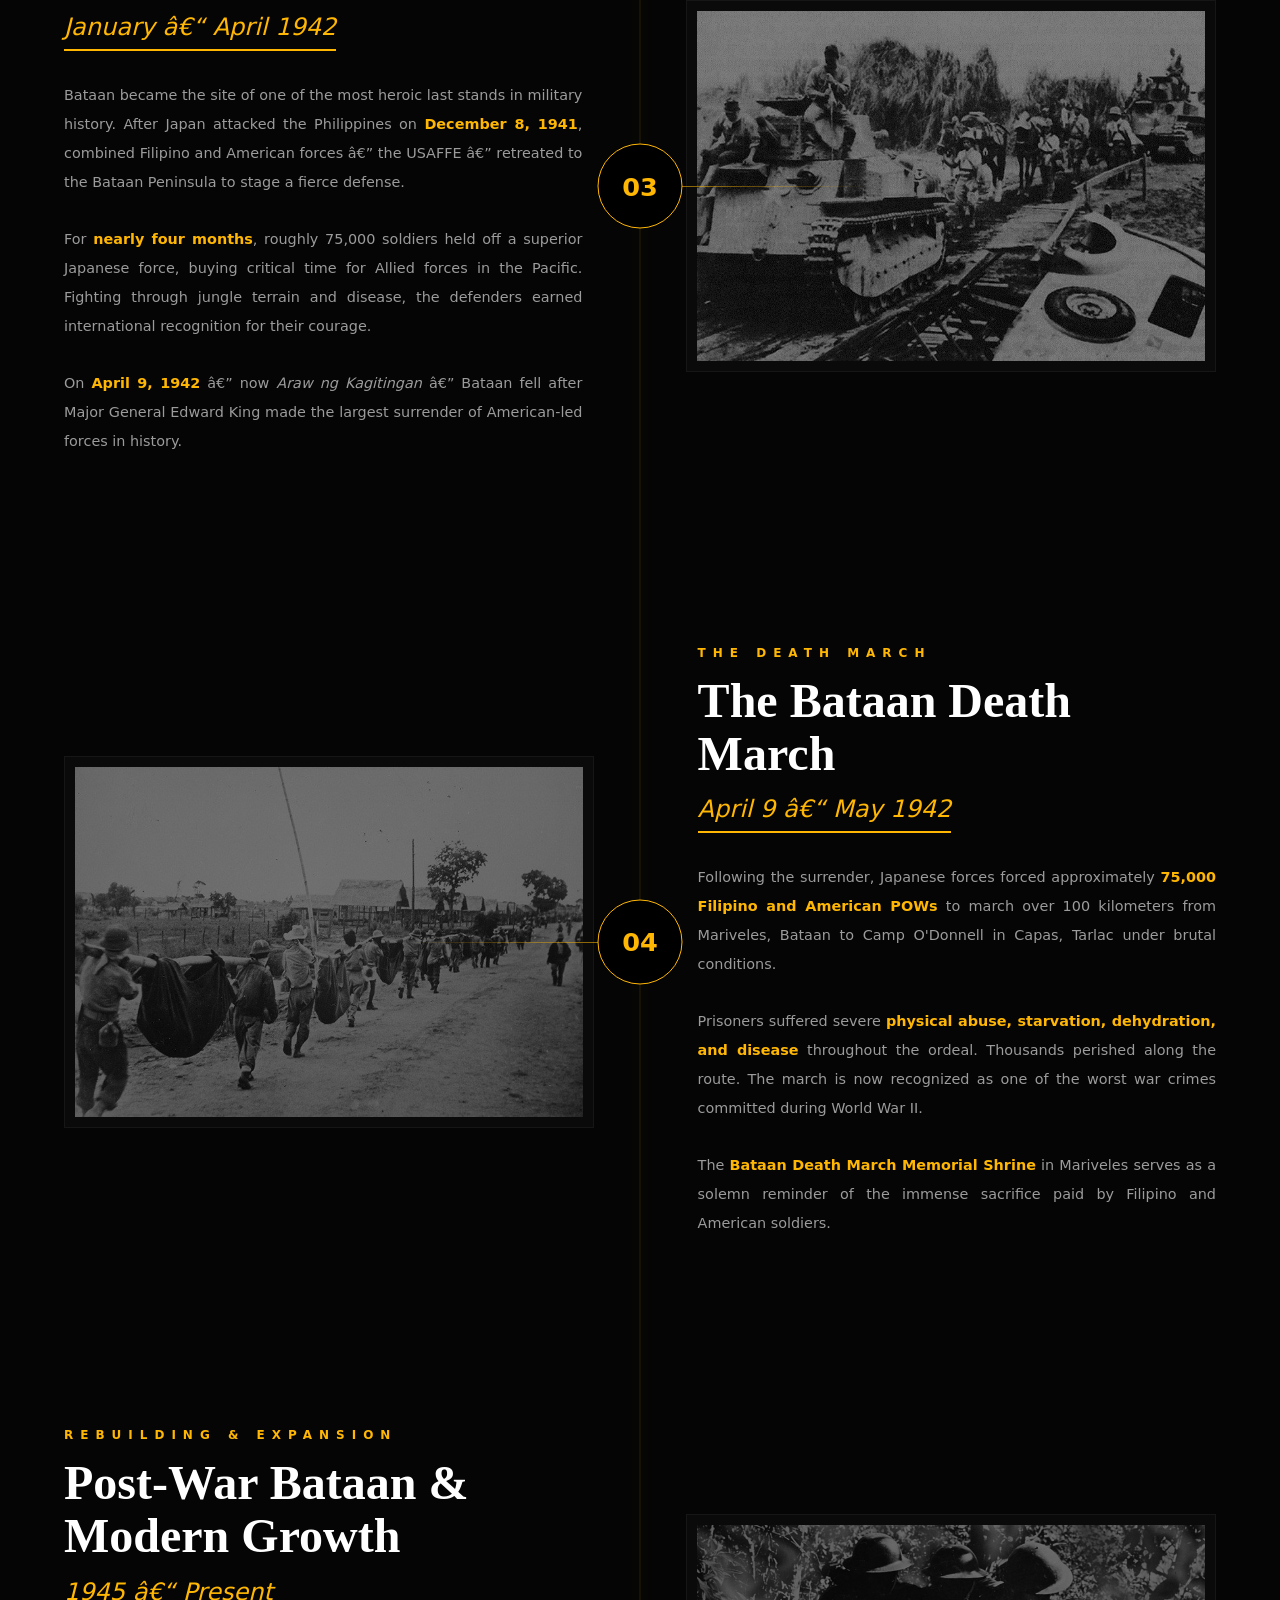
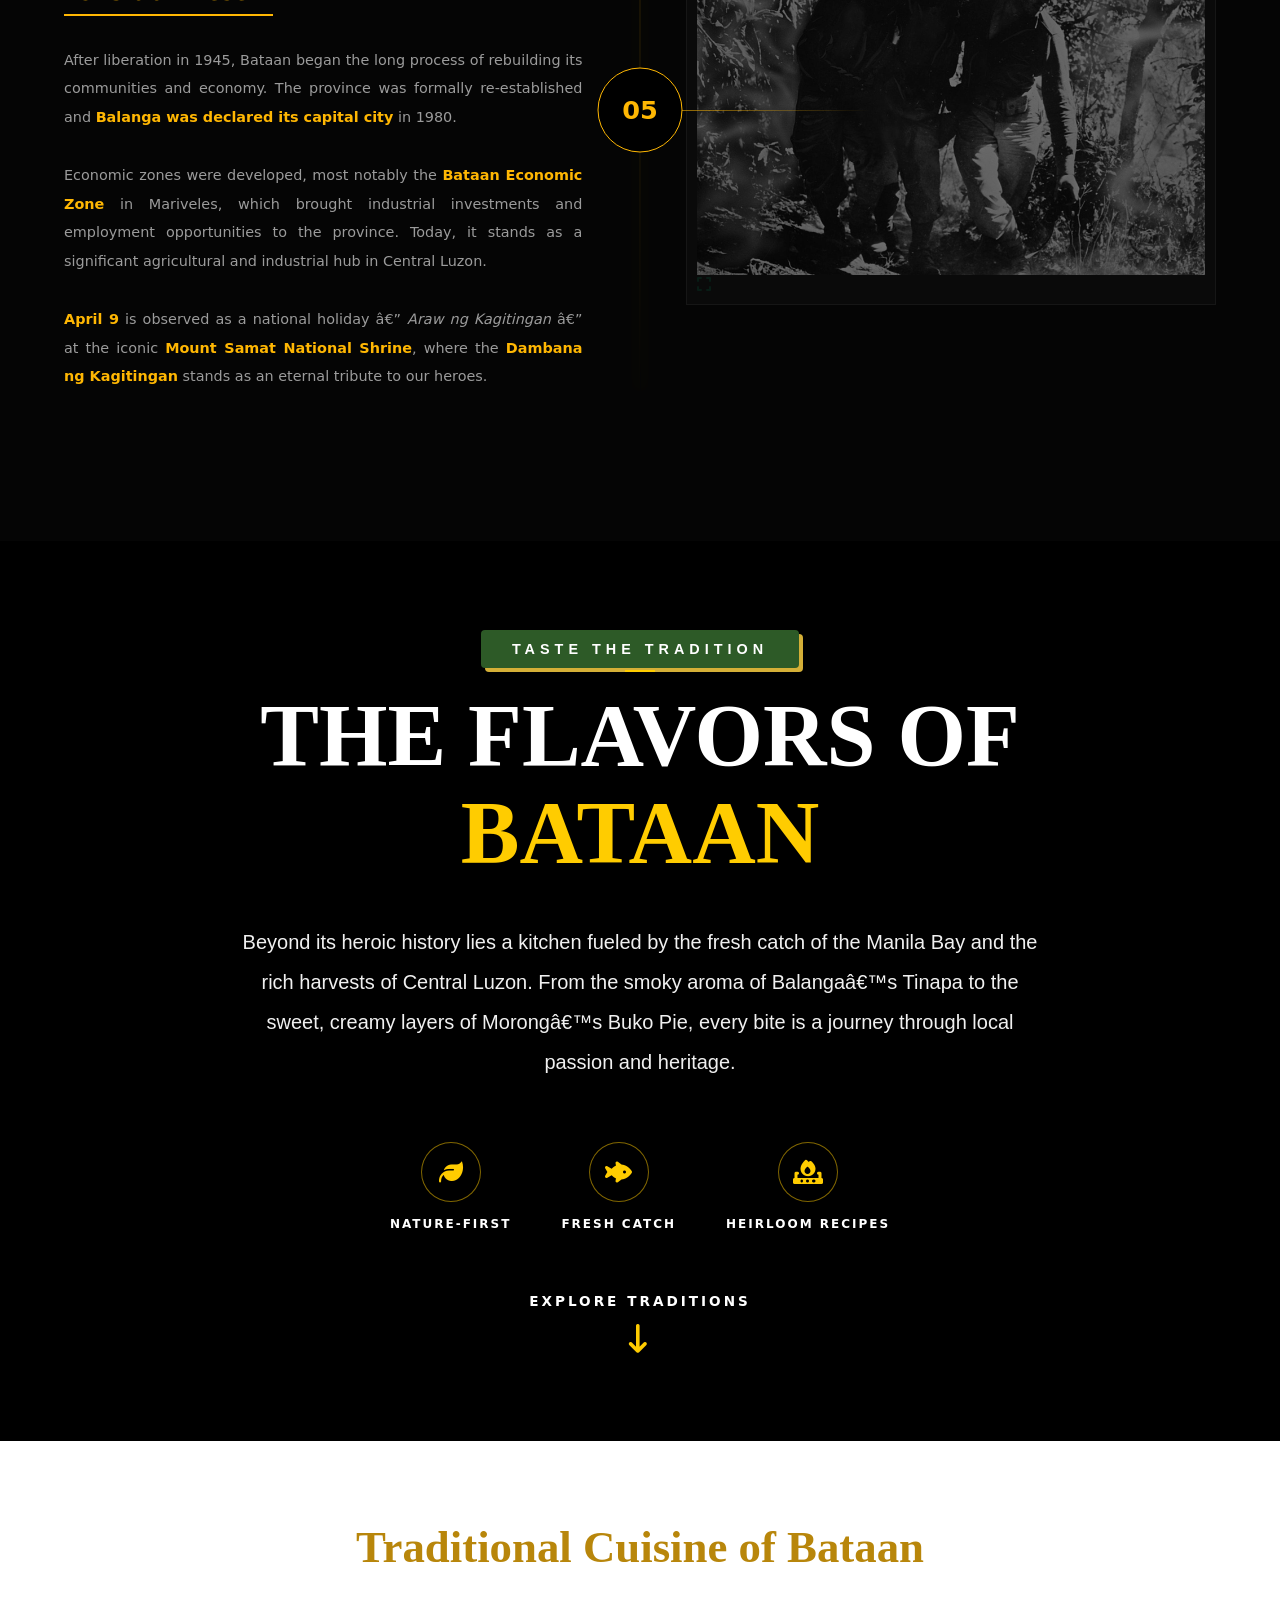
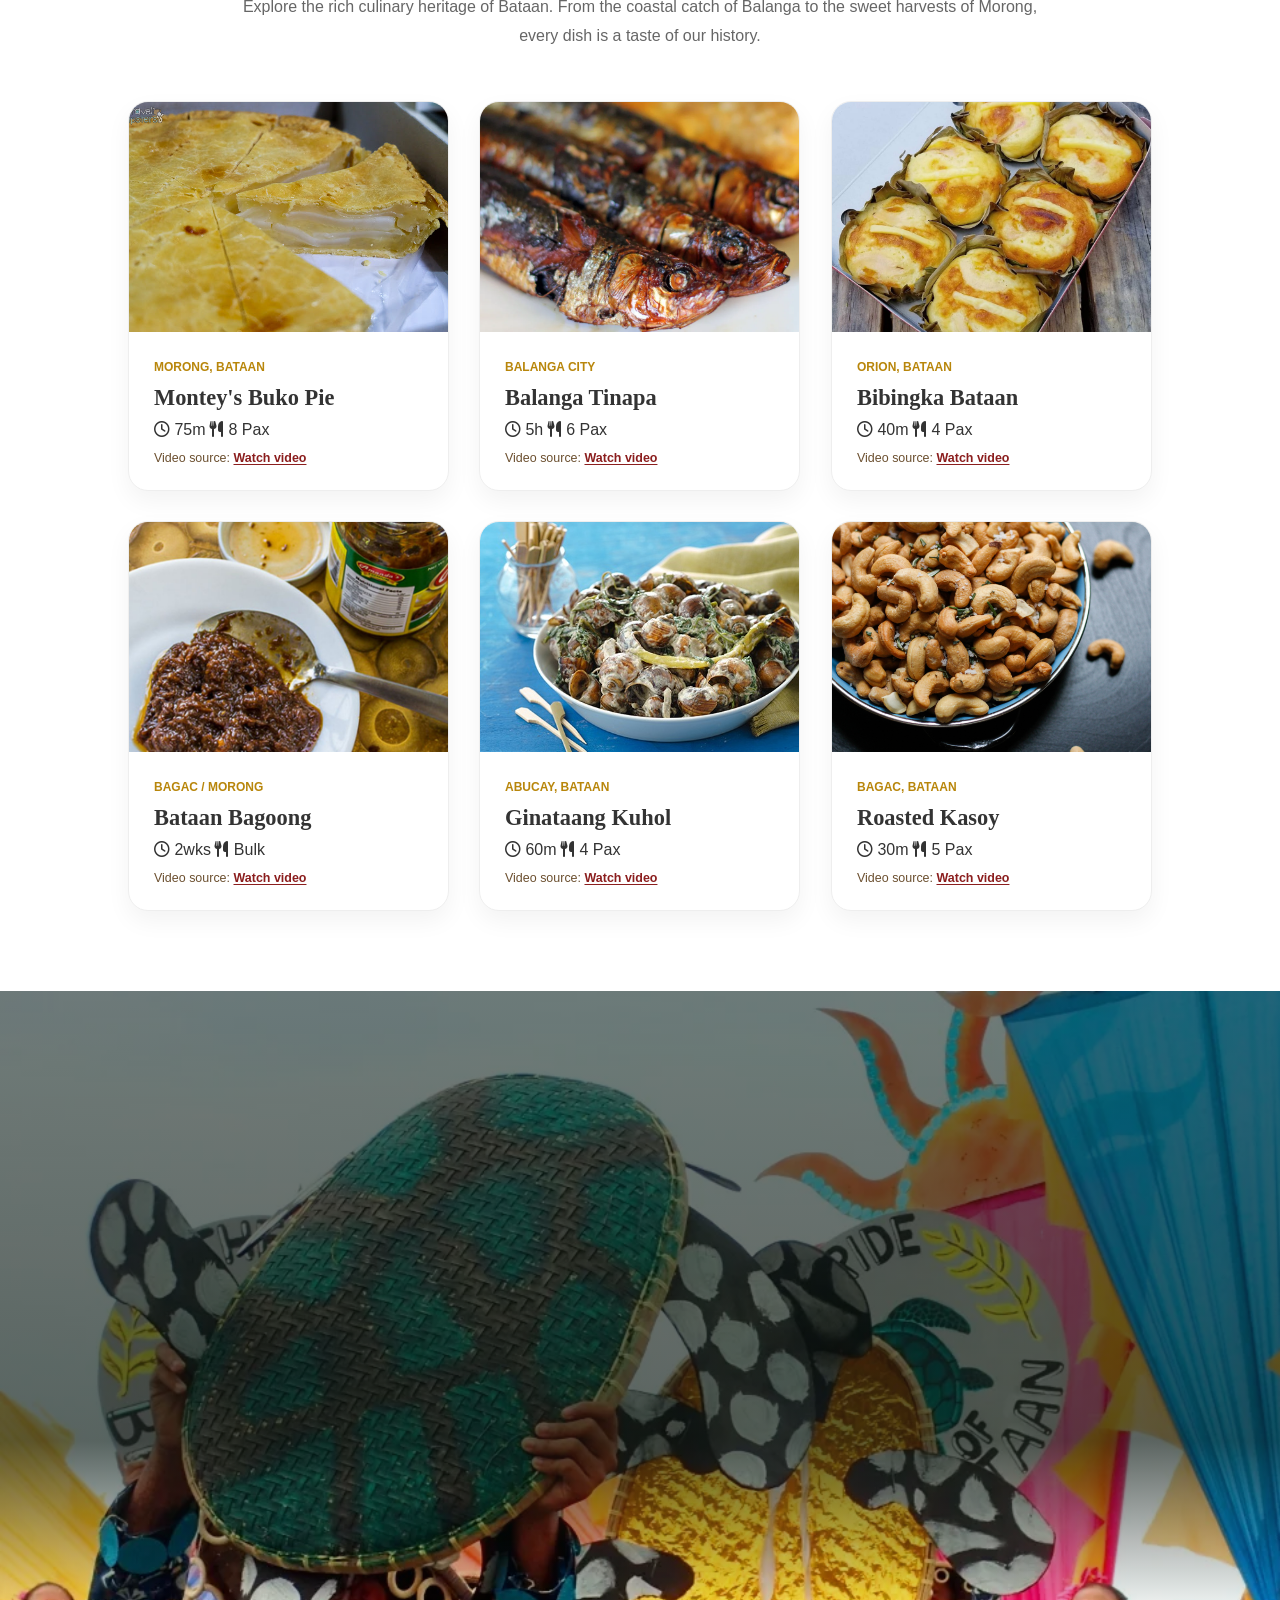
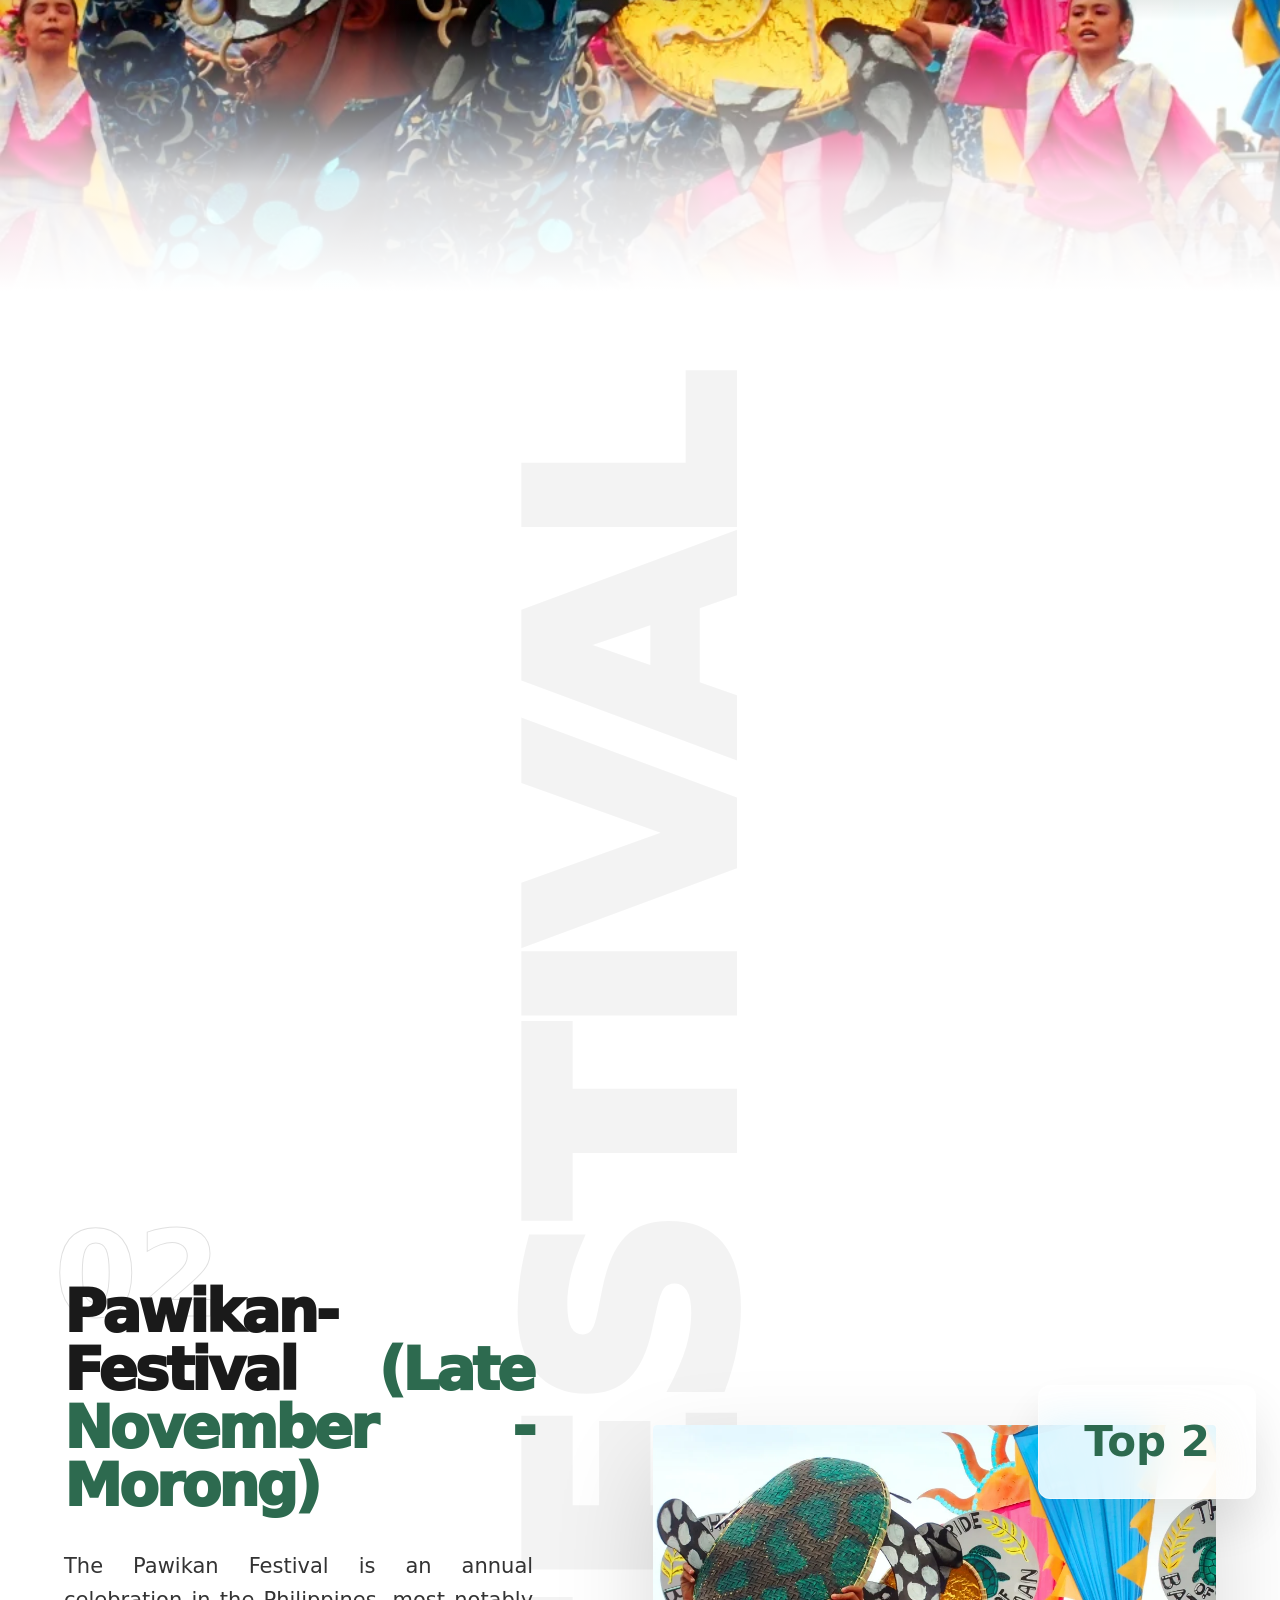
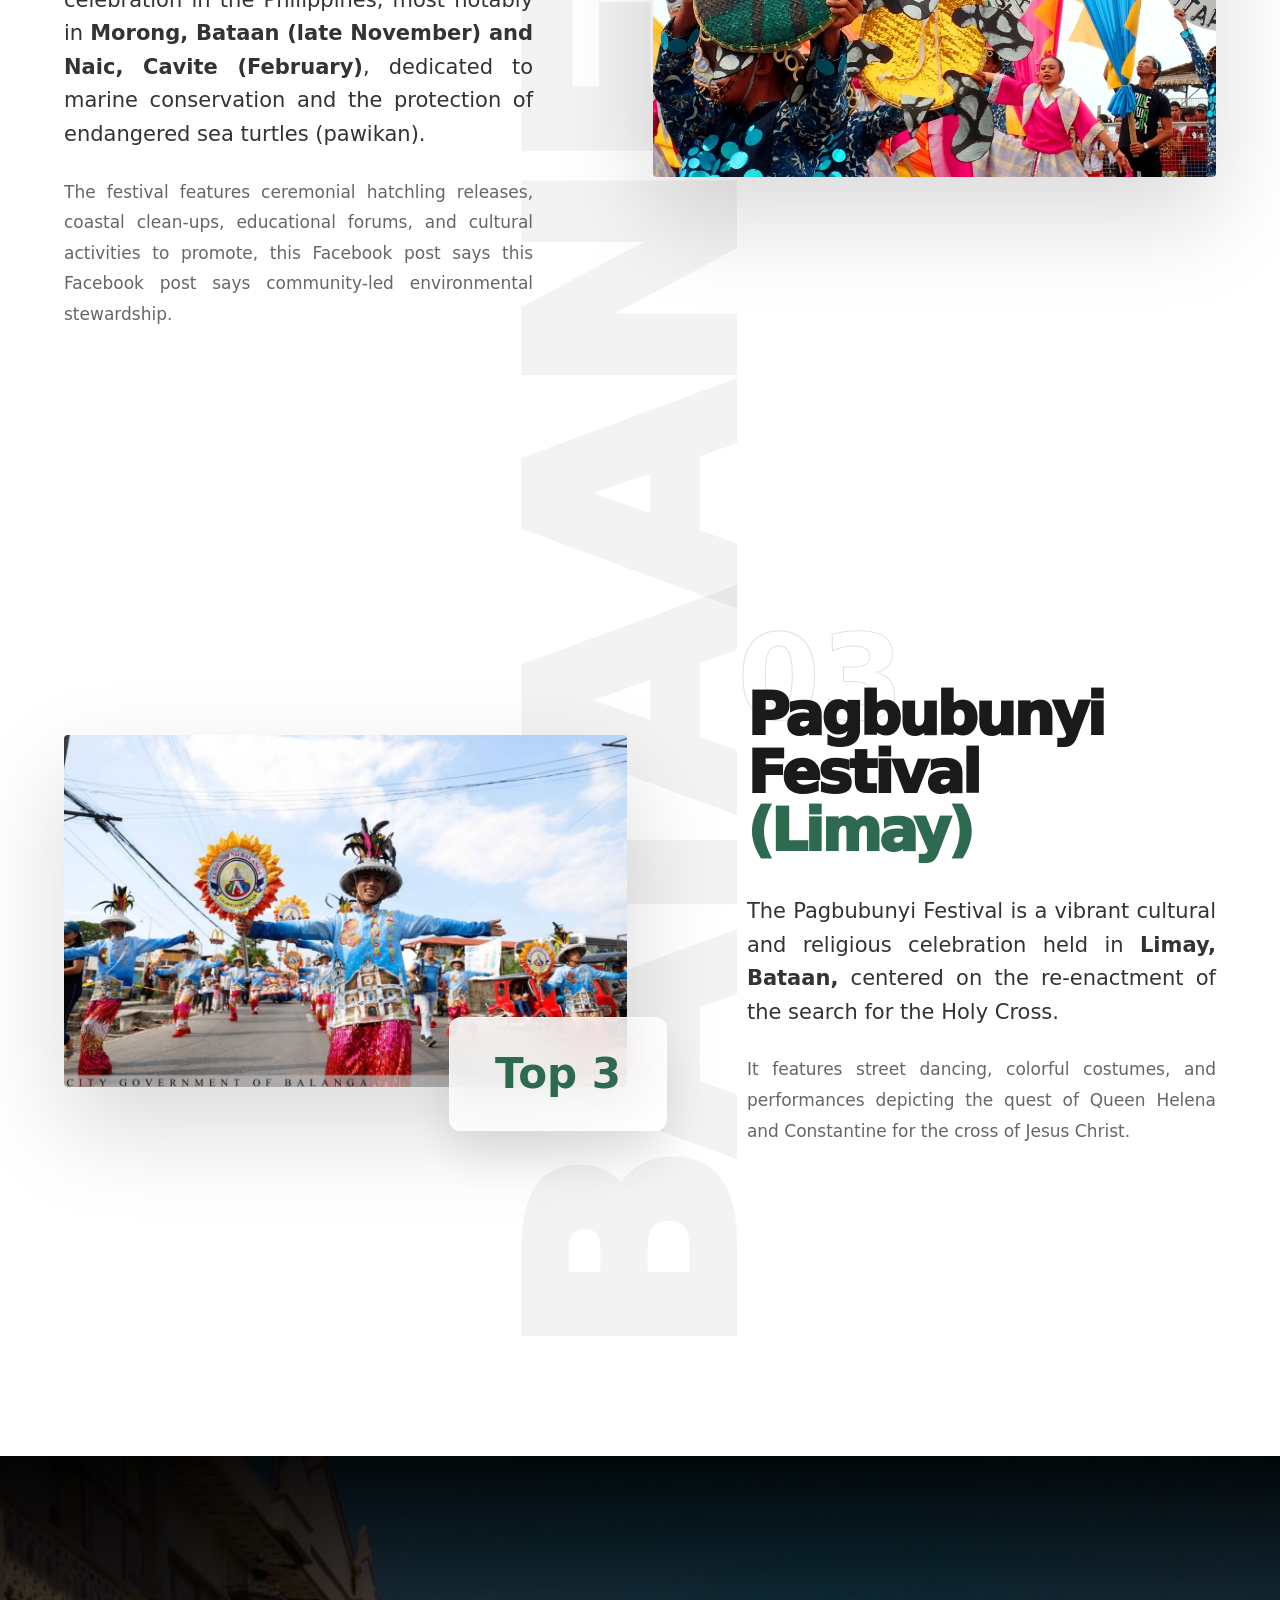
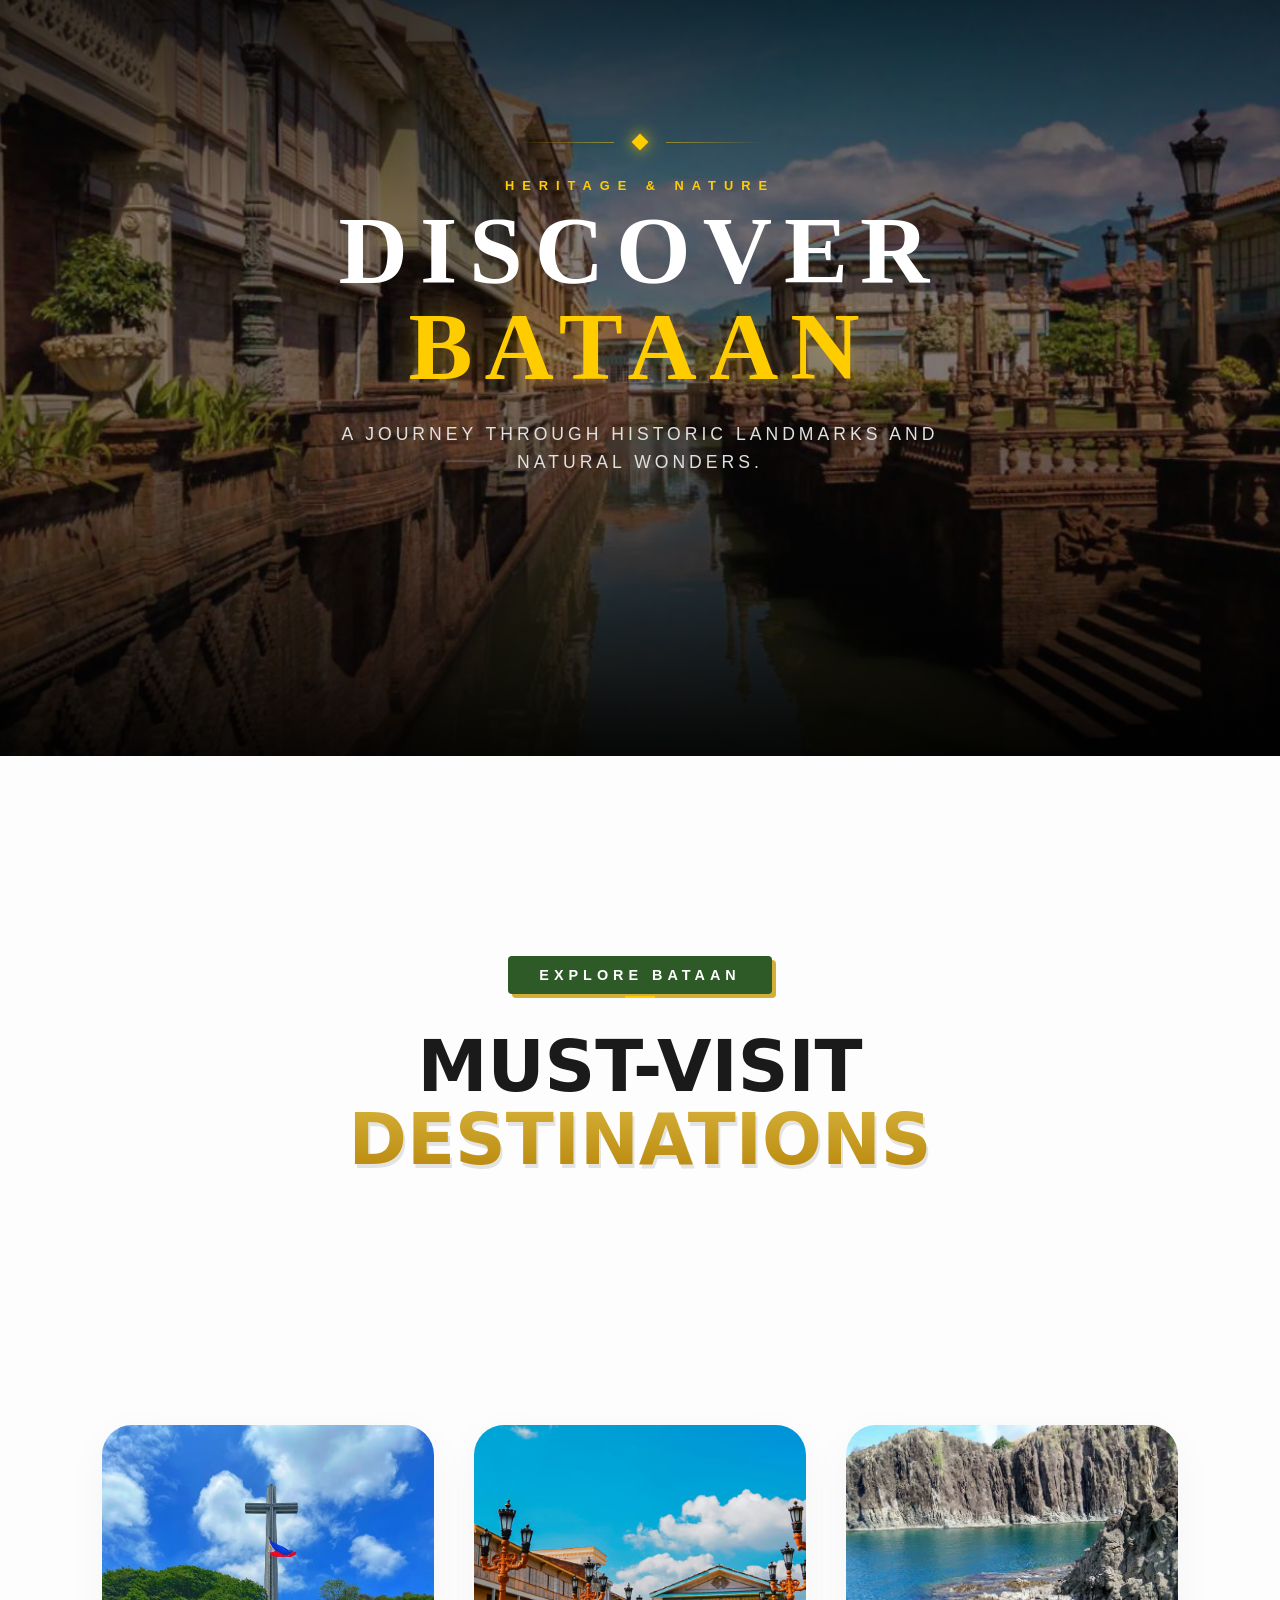
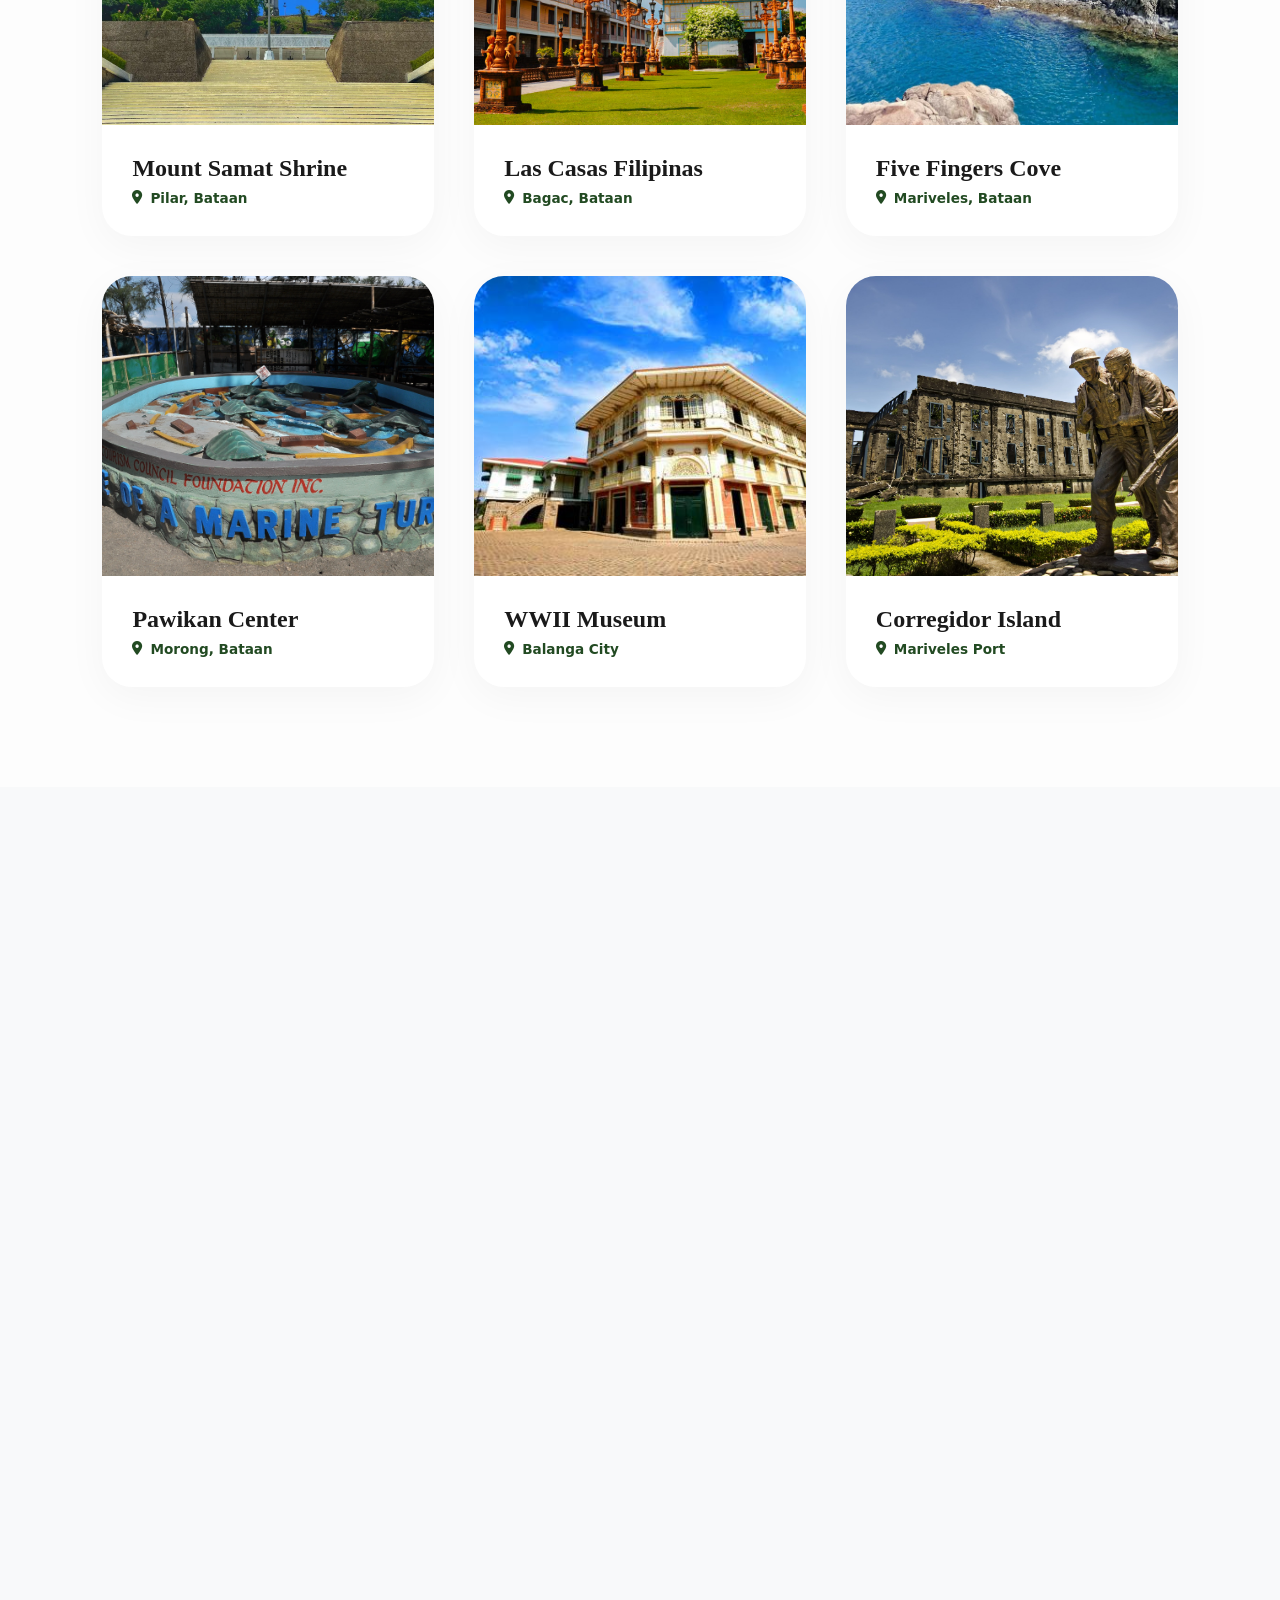
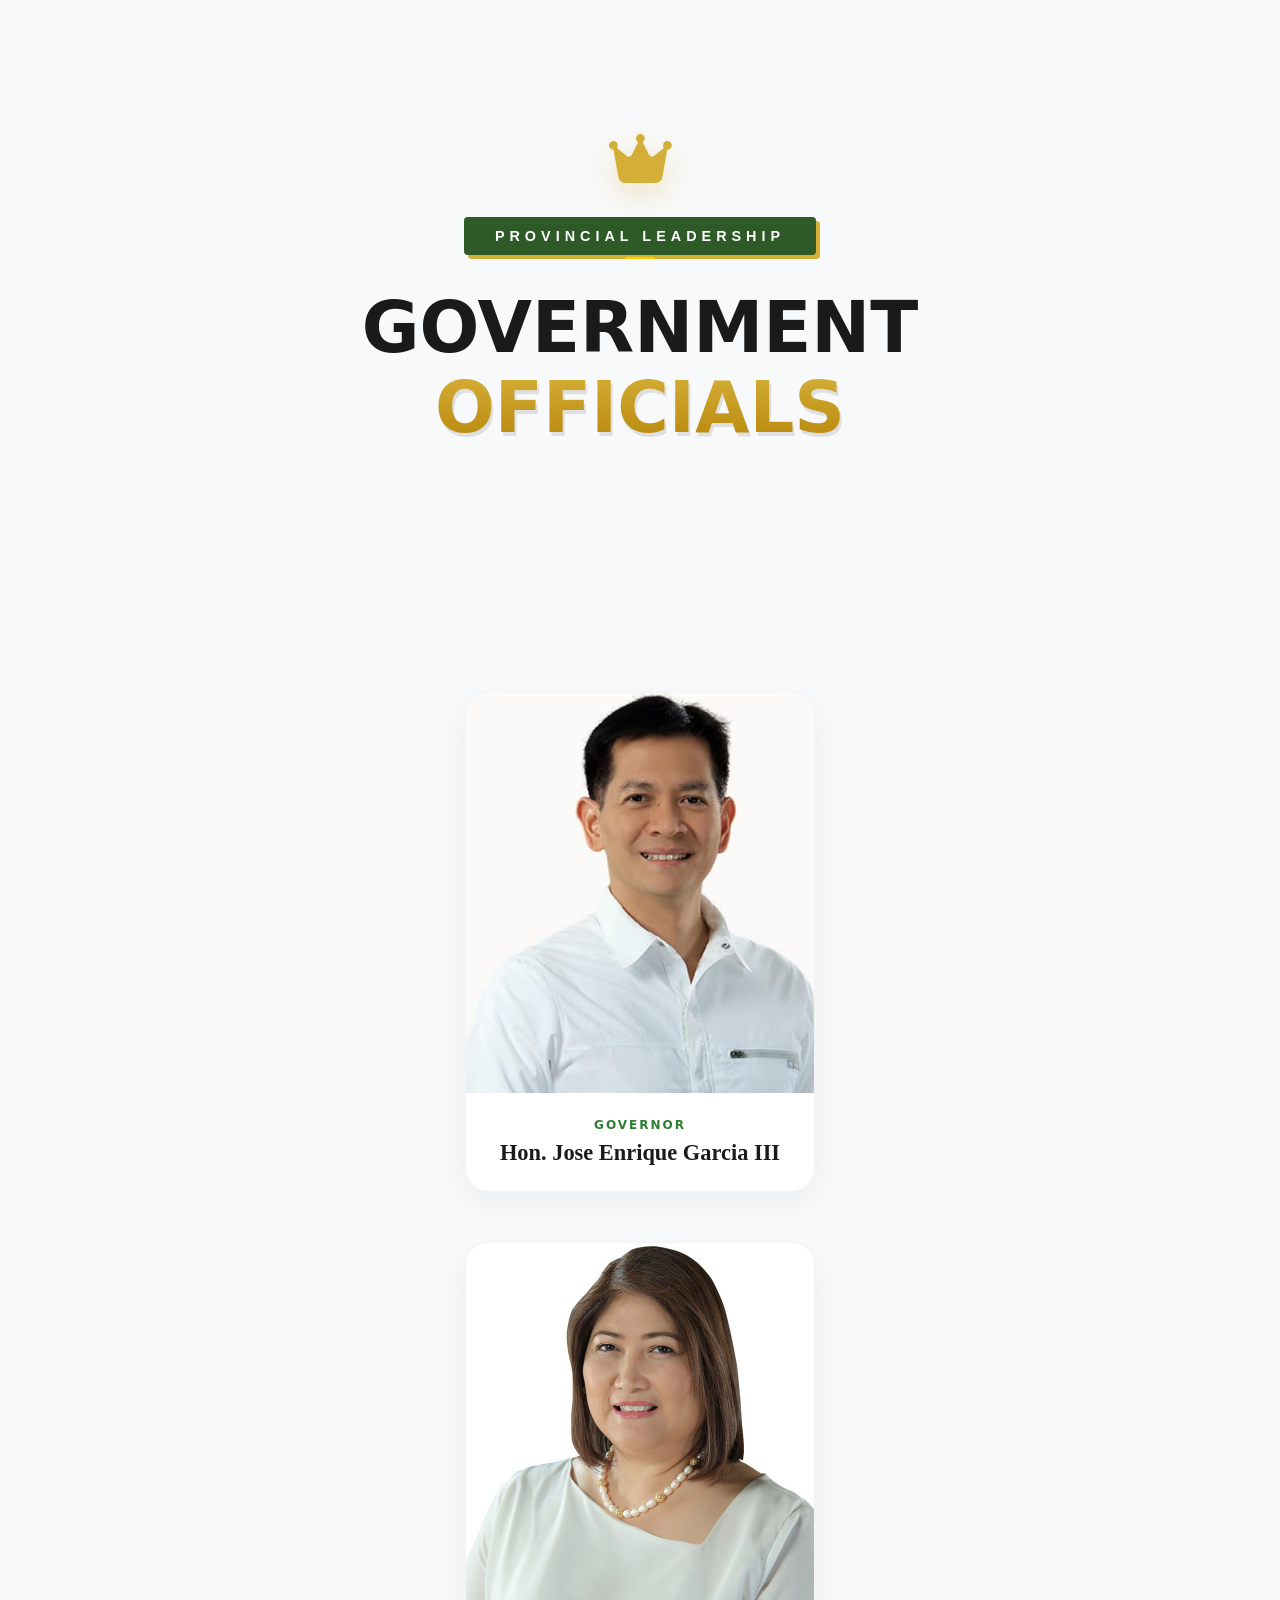
==== commit 729ce5d2: "chicken banana" ====
--- a/HTML/Bataan.html
+++ b/HTML/Bataan.html
@@ -13,9 +13,9 @@
   <link rel="stylesheet" href="../STYLE/kikyam.css">
 </head>
 
-<body data-groq-key="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">
-
-  <div class="page-intro-overlay" role="status" aria-live="polite">
+<body data-groq-key="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">
+
+  <div class="page-intro-overlay" role="status" aria-live="polite">
   <div class="page-intro-visual" aria-hidden="true">
     <img src="../Bataan-Image/Tourist spot.jpg" alt="Bataan Heritage">
   </div>
@@ -123,7 +123,7 @@
             <a href="#tourist-spots" class="link">Tourist Spots</a>
           </li>
           <li class="menu-item">
-            <a href="#governor-profile" class="link">Government</a>
+            <a href="#governor-Card" class="link">Government</a>
           </li>
         </ul>
         <div class="nav-backdrop" aria-hidden="true"></div>
@@ -436,7 +436,7 @@
 
         <article class="food-card" id="card-1">
           <div class="food-card-img">
-            <img src="../IMAGE/bataan-food-bukopie.jpg" alt="Montey's Buko Pie">
+            <img src="../IMAGE/bataan-food-bukopie.jpg" alt="Montey's Buko Pie">
             <div class="card-overlay"><span>View Full Recipe</span></div>
           </div>
           <div class="food-card-info">
@@ -963,7 +963,7 @@
       </div>
     </section>
 
-    <section class="officials-pyramid-bataan-section">
+    <section class="officials-pyramid-bataan-section" id="governor-Card">
       <div class="tourist-intro-header">
         <div class="header-content-wrapper">
           <div class="header-logo-accent">
--- a/STYLE/Province.css
+++ b/STYLE/Province.css
@@ -1453,35 +1453,35 @@
   text-transform: uppercase;
 }
 
-.food-name {
-  font-family: 'Cinzel', serif;
-  font-size: 1.4rem;
-  margin: 10px 0;
-}
-
-.food-video-credit {
-  margin: 10px 0 0;
-  font-size: 0.78rem;
-  color: #6b4f2f;
-}
-
-.food-video-credit a {
-  color: #8b1e1e;
-  font-weight: 700;
-  text-decoration: underline;
-  text-underline-offset: 2px;
-  display: inline-block;
-  margin-top: 2px;
-  word-break: break-all;
-}
-
-.food-video-credit a:hover {
-  color: #b8860b;
-}
-
-.close-btn {
-  position: absolute;
-  top: 20px;
+.food-name {
+  font-family: 'Cinzel', serif;
+  font-size: 1.4rem;
+  margin: 10px 0;
+}
+
+.food-video-credit {
+  margin: 10px 0 0;
+  font-size: 0.78rem;
+  color: #6b4f2f;
+}
+
+.food-video-credit a {
+  color: #8b1e1e;
+  font-weight: 700;
+  text-decoration: underline;
+  text-underline-offset: 2px;
+  display: inline-block;
+  margin-top: 2px;
+  word-break: break-all;
+}
+
+.food-video-credit a:hover {
+  color: #b8860b;
+}
+
+.close-btn {
+  position: absolute;
+  top: 20px;
   right: 20px;
   z-index: 1001;
   background: #b8860b;
@@ -2770,18 +2770,68 @@
   padding: 120px 20px;
   background-color: white;
 }
-.officials-pyramid-bulacan-section {
+.officials-pyramid-aurora-section {
   padding: 120px 20px;
-  background-image: url(../Bulacan-Images/logo-bulacan.png);
+  background-image: url(../Aurura-Image/Logo-municipality.jpg);
   background-size: 60%;
   background-repeat: no-repeat;
   background-position: center;
   background-attachment: fixed;
   z-index: 1;
 }
+
+.officials-pyramid-bulacan-section {
+  padding: 120px 20px;
+  background-image: url(../Bulacan-Images/bulacann.jpg);
+  background-size: 60%;
+  background-repeat: no-repeat;
+  background-position: center;
+  background-attachment: fixed;
+  z-index: 1;
+}
 .officials-pyramid-bataan-section {
   padding: 120px 20px;
-  background-image: url(../Bulacan-Images/logo-bataan.png);
+  background-image: url(../Bataan-Image/Logo-municipality.png);
+  background-size: 45%;
+  background-repeat: no-repeat;
+  background-position: center;
+  background-attachment: fixed;
+  z-index: 1;
+}
+
+.officials-pyramid-Nuevaecija-section {
+  padding: 120px 20px;
+  background-image: url(../nueva-ecija-image/Logo-municipality.png);
+  background-size: 45%;
+  background-repeat: no-repeat;
+  background-position: center;
+  background-attachment: fixed;
+  z-index: 1;
+}
+
+.officials-pyramid-Pampanga-section {
+  padding: 120px 20px;
+  background-image: url(../Pangpanga-Image/Logo-municipality.png);
+  background-size: 45%;
+  background-repeat: no-repeat;
+  background-position: center;
+  background-attachment: fixed;
+  z-index: 1;
+}
+
+.officials-pyramid-tarlac-section {
+  padding: 120px 20px;
+  background-image: url(../Tarlac-image/Goverment-logo.png);
+  background-size: 45%;
+  background-repeat: no-repeat;
+  background-position: center;
+  background-attachment: fixed;
+  z-index: 1;
+}
+
+.officials-pyramid-Zambales-section {
+  padding: 120px 20px;
+  background-image: url(../Zambales-Image/Logo-Municipality.png);
   background-size: 45%;
   background-repeat: no-repeat;
   background-position: center;
@@ -3166,12 +3216,19 @@
 
 .festival-intro-section-title {
   font-family: var(--font-brand);
+
   color: white;
+
   font-size: clamp(2.3rem, 6.2vw, 4.8rem);
+
   font-weight: 900;
+
   line-height: 1.05;
+
   letter-spacing: -1px;
+
   margin-bottom: 20px;
+
   text-wrap: balance;
 }
 
@@ -5095,21 +5152,16 @@
 .festival-intro-header.is-visible .festival-intro-tag {
   transition-delay: 0.1s;
 }
+
 .festival-intro-header.is-visible .fest-introduction {
   transition-delay: 0.5s;
 }
+
 .festival-intro-header.is-visible .festival-intro-scroll-hint {
   transition-delay: 0.7s;
 }
 
-.festival-intro-section-title {
-  display: flex;
-  flex-wrap: wrap;
-  gap: 0.1em;
-}
-
 .letter {
-  display: inline-block;
   opacity: 0;
   transform: translateY(20px) rotateX(-90deg);
   transition: all 0.5s cubic-bezier(0.34, 1.56, 0.64, 1);
@@ -5118,6 +5170,26 @@
 .letter.active {
   opacity: 1;
   transform: translateY(0) rotateX(0);
+}
+
+@keyframes bounce {
+  0%,
+  20%,
+  50%,
+  80%,
+  100% {
+    transform: translateY(0);
+  }
+  40% {
+    transform: translateY(-10px);
+  }
+  60% {
+    transform: translateY(-5px);
+  }
+}
+
+.festival-intro-scroll-hint {
+  animation: bounce 2.5s infinite;
 }
 
 /* Animation for Festival section ayaw ko na pagod na ako */
@@ -5471,44 +5543,44 @@
   transition-delay: 0.4s;
 }
 
-.o-thetraingoesbrrr-overlay {
-  position: fixed;
-  top: 0;
-  left: 0;
-  width: 100%;
-  height: 100%;
-  background: rgba(0, 0, 0, 0.85);
-  backdrop-filter: blur(10px);
-  display: none;
-  align-items: center;
-  justify-content: center;
-  padding: 20px;
-  opacity: 0;
-  visibility: hidden;
-  transition: opacity 0.4s ease;
-  z-index: 9999;
-}
-
-.o-thetraingoesbrrr-overlay.active {
-  display: flex;
-  opacity: 1;
-  visibility: visible;
-}
-
-.o-thetraingoesbrrr-container {
-  width: 100%;
-  max-width: 800px;
-  max-height: 85vh;
-  border-radius: 35px;
-  background: #fff;
-  overflow: hidden;
-  transform: scale(0.9) translateY(20px);
-  transition: transform 0.5s cubic-bezier(0.34, 1.56, 0.64, 1);
-}
-
-.o-thetraingoesbrrr-overlay.active .o-thetraingoesbrrr-container {
-  transform: scale(1) translateY(0);
-}
+.o-thetraingoesbrrr-overlay {
+  position: fixed;
+  top: 0;
+  left: 0;
+  width: 100%;
+  height: 100%;
+  background: rgba(0, 0, 0, 0.85);
+  backdrop-filter: blur(10px);
+  display: none;
+  align-items: center;
+  justify-content: center;
+  padding: 20px;
+  opacity: 0;
+  visibility: hidden;
+  transition: opacity 0.4s ease;
+  z-index: 9999;
+}
+
+.o-thetraingoesbrrr-overlay.active {
+  display: flex;
+  opacity: 1;
+  visibility: visible;
+}
+
+.o-thetraingoesbrrr-container {
+  width: 100%;
+  max-width: 800px;
+  max-height: 85vh;
+  border-radius: 35px;
+  background: #fff;
+  overflow: hidden;
+  transform: scale(0.9) translateY(20px);
+  transition: transform 0.5s cubic-bezier(0.34, 1.56, 0.64, 1);
+}
+
+.o-thetraingoesbrrr-overlay.active .o-thetraingoesbrrr-container {
+  transform: scale(1) translateY(0);
+}
 
 .tourist-intro-header {
   text-align: center;
@@ -5753,257 +5825,259 @@
   opacity: 1;
   transform: translateY(0);
 }
-.officials-pyramid-bulacan-section.is-visible .pyramid-row:nth-child(4) {
-  transition-delay: 0.8s;
-  opacity: 1;
-  transform: translateY(0);
-}
-
-/* ===== Final Official Modal Alignment Override ===== */
-#officialModal.o-thetraingoesbrrr-overlay {
-  position: fixed;
-  inset: 0;
-  background: rgba(0, 0, 0, 0.85);
-  backdrop-filter: blur(10px);
-  display: none;
-  align-items: center;
-  justify-content: center;
-  padding: 20px;
-  opacity: 0;
-  visibility: hidden;
-  z-index: 9999;
-  transition: opacity 0.35s ease, visibility 0.35s ease;
-}
-
-#officialModal.o-thetraingoesbrrr-overlay.active {
-  display: flex;
-  opacity: 1;
-  visibility: visible;
-}
-
-#officialModal .o-thetraingoesbrrr-container {
-  width: 100%;
-  max-width: 900px;
-  max-height: 90vh;
-  background: #fff;
-  border-radius: 35px;
-  overflow: hidden;
-  position: relative;
-  display: flex;
-  flex-direction: column;
-  margin: 0 auto;
-  transform: scale(0.92) translateY(16px);
-  transition: transform 0.45s cubic-bezier(0.175, 0.885, 0.32, 1.275);
-}
-
-#officialModal.o-thetraingoesbrrr-overlay.active .o-thetraingoesbrrr-container {
-  transform: scale(1) translateY(0);
-}
-
-#officialModal .o-thetraingoesbrrr-scroll-area {
-  width: 100%;
-  height: auto;
-  max-height: 90vh;
-  overflow-y: auto;
-  overflow-x: hidden;
-  -webkit-overflow-scrolling: touch;
-}
-
-#officialModal .o-thetraingoesbrrr-content-wrapper {
-  width: 100%;
-}
-
-#officialModal .o-thetraingoesbrrr-header-img {
-  width: 100%;
-  height: 450px;
-}
-
-#officialModal .o-thetraingoesbrrr-header-img img {
-  width: 100%;
-  height: 100%;
-  object-fit: cover;
-  object-position: center;
-  display: block;
-}
-
-#officialModal .o-thetraingoesbrrr-body {
-  padding: 24px 50px 50px;
-  text-align: center;
-}
-
-#officialModal .o-identity {
-  text-align: center;
-}
-
-#officialModal .o-accent-line {
-  margin: 0 auto 26px;
-}
-
-#officialModal .o-details-section {
-  max-width: 700px;
-  margin: 0 auto;
-}
-
-#officialModal .o-details-section h4,
-#officialModal .o-details-section p {
-  text-align: center;
-}
-
-#officialModal .o-social-branding {
-  text-align: center;
-}
-
-#officialModal .social-links-wrapper {
-  justify-content: center;
-}
-
-@media (max-width: 980px) {
-  #officialModal .o-thetraingoesbrrr-header-img {
-    height: 320px;
-  }
-
-  #officialModal .o-thetraingoesbrrr-body {
-    padding: 28px 28px 36px;
-  }
-}
-
-@media (max-width: 560px) {
-  #officialModal .o-thetraingoesbrrr-container {
-    border-radius: 20px;
-  }
-
-  #officialModal .o-thetraingoesbrrr-header-img {
-    height: 220px;
-  }
-
-  #officialModal .o-thetraingoesbrrr-body {
-    padding: 22px 16px 26px;
-  }
-}
-
-/* ===== Final Responsive Heading Override (Tourist Intro) ===== */
-.tourist-intro-header .header-content-wrapper {
-  max-width: min(96vw, 900px);
-  margin: 0 auto;
-}
-
-.tourist-intro-header .section-main-title {
-  font-size: clamp(2.2rem, 6.3vw, 4.4rem);
-  line-height: 1.08;
-  margin: 0 auto;
-  max-width: min(92vw, 14ch);
-  overflow-wrap: anywhere;
-  text-wrap: balance;
-}
-
-.tourist-intro-header .section-main-title .highlight {
-  display: block;
-  line-height: 1.02;
-}
-
-@media (max-width: 980px) {
-  .tourist-intro-header {
-    padding: 72px 16px;
-  }
-
-  .tourist-intro-header .culture-tag {
-    font-size: clamp(0.68rem, 2.2vw, 0.82rem);
-    letter-spacing: 2.5px;
-    padding: 8px 16px;
-    box-shadow: 3px 3px 0px #d4af37;
-  }
-
-  .tourist-intro-header .section-main-title {
-    font-size: clamp(1.9rem, 8.6vw, 3rem);
-    max-width: 13ch;
-  }
-
-  .tourist-intro-header .title-underline {
-    margin-top: 16px;
-    height: 6px;
-  }
-
-  .tourist-intro-header.is-visible .title-underline {
-    width: min(180px, 55vw);
-  }
-}
-
-@media (max-width: 560px) {
-  .tourist-intro-header {
-    padding: 56px 12px;
-  }
-
-  .tourist-intro-header .culture-tag {
-    font-size: 0.62rem;
-    letter-spacing: 1.6px;
-    padding: 6px 12px;
-    box-shadow: 2px 2px 0px #d4af37;
-  }
-
-  .tourist-intro-header .section-main-title {
-    font-size: clamp(1.55rem, 9.5vw, 2.25rem);
-    line-height: 1.12;
-    max-width: 12ch;
-  }
-
-  .tourist-intro-header .section-main-title .highlight {
-    display: inline;
-  }
-
-  .tourist-intro-header .title-underline {
-    height: 4px;
-    margin-top: 12px;
-  }
-
-  .tourist-intro-header.is-visible .title-underline {
-    width: min(140px, 50vw);
-  }
-}
-
-/* ===== Final Government Officials Heading Spacing Fix ===== */
-section[class*='officials-pyramid'] .tourist-intro-header .section-main-title {
-  display: flex;
-  flex-direction: column;
-  align-items: center;
-  gap: 0.08em;
-  line-height: 1.08;
-  max-width: min(92vw, 13ch);
-}
-
-section[class*='officials-pyramid']
-  .tourist-intro-header
-  .section-main-title
-  .highlight {
-  display: block;
-  margin-top: 0;
-  line-height: 1.04;
-}
-
-@media (max-width: 980px) {
-  section[class*='officials-pyramid']
-    .tourist-intro-header
-    .section-main-title {
-    font-size: clamp(1.8rem, 7.8vw, 2.7rem);
-    line-height: 1.1;
-    max-width: 12.5ch;
-  }
-}
-
-@media (max-width: 560px) {
-  section[class*='officials-pyramid']
-    .tourist-intro-header
-    .section-main-title {
-    font-size: clamp(1.45rem, 8.8vw, 2rem);
-    line-height: 1.12;
-    max-width: 12ch;
-  }
-
-  section[class*='officials-pyramid']
-    .tourist-intro-header
-    .section-main-title
-    .highlight {
-    display: block;
-    margin-top: 0;
-    line-height: 1.05;
-  }
-}
+.officials-pyramid-bulacan-section.is-visible .pyramid-row:nth-child(4) {
+  transition-delay: 0.8s;
+  opacity: 1;
+  transform: translateY(0);
+}
+
+/* ===== Final Official Modal Alignment Override ===== */
+#officialModal.o-thetraingoesbrrr-overlay {
+  position: fixed;
+  inset: 0;
+  background: rgba(0, 0, 0, 0.85);
+  backdrop-filter: blur(10px);
+  display: none;
+  align-items: center;
+  justify-content: center;
+  padding: 20px;
+  opacity: 0;
+  visibility: hidden;
+  z-index: 9999;
+  transition:
+    opacity 0.35s ease,
+    visibility 0.35s ease;
+}
+
+#officialModal.o-thetraingoesbrrr-overlay.active {
+  display: flex;
+  opacity: 1;
+  visibility: visible;
+}
+
+#officialModal .o-thetraingoesbrrr-container {
+  width: 100%;
+  max-width: 900px;
+  max-height: 90vh;
+  background: #fff;
+  border-radius: 35px;
+  overflow: hidden;
+  position: relative;
+  display: flex;
+  flex-direction: column;
+  margin: 0 auto;
+  transform: scale(0.92) translateY(16px);
+  transition: transform 0.45s cubic-bezier(0.175, 0.885, 0.32, 1.275);
+}
+
+#officialModal.o-thetraingoesbrrr-overlay.active .o-thetraingoesbrrr-container {
+  transform: scale(1) translateY(0);
+}
+
+#officialModal .o-thetraingoesbrrr-scroll-area {
+  width: 100%;
+  height: auto;
+  max-height: 90vh;
+  overflow-y: auto;
+  overflow-x: hidden;
+  -webkit-overflow-scrolling: touch;
+}
+
+#officialModal .o-thetraingoesbrrr-content-wrapper {
+  width: 100%;
+}
+
+#officialModal .o-thetraingoesbrrr-header-img {
+  width: 100%;
+  height: 450px;
+}
+
+#officialModal .o-thetraingoesbrrr-header-img img {
+  width: 100%;
+  height: 100%;
+  object-fit: cover;
+  object-position: center;
+  display: block;
+}
+
+#officialModal .o-thetraingoesbrrr-body {
+  padding: 24px 50px 50px;
+  text-align: center;
+}
+
+#officialModal .o-identity {
+  text-align: center;
+}
+
+#officialModal .o-accent-line {
+  margin: 0 auto 26px;
+}
+
+#officialModal .o-details-section {
+  max-width: 700px;
+  margin: 0 auto;
+}
+
+#officialModal .o-details-section h4,
+#officialModal .o-details-section p {
+  text-align: center;
+}
+
+#officialModal .o-social-branding {
+  text-align: center;
+}
+
+#officialModal .social-links-wrapper {
+  justify-content: center;
+}
+
+@media (max-width: 980px) {
+  #officialModal .o-thetraingoesbrrr-header-img {
+    height: 320px;
+  }
+
+  #officialModal .o-thetraingoesbrrr-body {
+    padding: 28px 28px 36px;
+  }
+}
+
+@media (max-width: 560px) {
+  #officialModal .o-thetraingoesbrrr-container {
+    border-radius: 20px;
+  }
+
+  #officialModal .o-thetraingoesbrrr-header-img {
+    height: 220px;
+  }
+
+  #officialModal .o-thetraingoesbrrr-body {
+    padding: 22px 16px 26px;
+  }
+}
+
+/* ===== Final Responsive Heading Override (Tourist Intro) ===== */
+.tourist-intro-header .header-content-wrapper {
+  max-width: min(96vw, 900px);
+  margin: 0 auto;
+}
+
+.tourist-intro-header .section-main-title {
+  font-size: clamp(2.2rem, 6.3vw, 4.4rem);
+  line-height: 1.08;
+  margin: 0 auto;
+  max-width: min(92vw, 14ch);
+  overflow-wrap: anywhere;
+  text-wrap: balance;
+}
+
+.tourist-intro-header .section-main-title .highlight {
+  display: block;
+  line-height: 1.02;
+}
+
+@media (max-width: 980px) {
+  .tourist-intro-header {
+    padding: 72px 16px;
+  }
+
+  .tourist-intro-header .culture-tag {
+    font-size: clamp(0.68rem, 2.2vw, 0.82rem);
+    letter-spacing: 2.5px;
+    padding: 8px 16px;
+    box-shadow: 3px 3px 0px #d4af37;
+  }
+
+  .tourist-intro-header .section-main-title {
+    font-size: clamp(1.9rem, 8.6vw, 3rem);
+    max-width: 13ch;
+  }
+
+  .tourist-intro-header .title-underline {
+    margin-top: 16px;
+    height: 6px;
+  }
+
+  .tourist-intro-header.is-visible .title-underline {
+    width: min(180px, 55vw);
+  }
+}
+
+@media (max-width: 560px) {
+  .tourist-intro-header {
+    padding: 56px 12px;
+  }
+
+  .tourist-intro-header .culture-tag {
+    font-size: 0.62rem;
+    letter-spacing: 1.6px;
+    padding: 6px 12px;
+    box-shadow: 2px 2px 0px #d4af37;
+  }
+
+  .tourist-intro-header .section-main-title {
+    font-size: clamp(1.55rem, 9.5vw, 2.25rem);
+    line-height: 1.12;
+    max-width: 12ch;
+  }
+
+  .tourist-intro-header .section-main-title .highlight {
+    display: inline;
+  }
+
+  .tourist-intro-header .title-underline {
+    height: 4px;
+    margin-top: 12px;
+  }
+
+  .tourist-intro-header.is-visible .title-underline {
+    width: min(140px, 50vw);
+  }
+}
+
+/* ===== Final Government Officials Heading Spacing Fix ===== */
+section[class*='officials-pyramid'] .tourist-intro-header .section-main-title {
+  display: flex;
+  flex-direction: column;
+  align-items: center;
+  gap: 0.08em;
+  line-height: 1.08;
+  max-width: min(92vw, 13ch);
+}
+
+section[class*='officials-pyramid']
+  .tourist-intro-header
+  .section-main-title
+  .highlight {
+  display: block;
+  margin-top: 0;
+  line-height: 1.04;
+}
+
+@media (max-width: 980px) {
+  section[class*='officials-pyramid']
+    .tourist-intro-header
+    .section-main-title {
+    font-size: clamp(1.8rem, 7.8vw, 2.7rem);
+    line-height: 1.1;
+    max-width: 12.5ch;
+  }
+}
+
+@media (max-width: 560px) {
+  section[class*='officials-pyramid']
+    .tourist-intro-header
+    .section-main-title {
+    font-size: clamp(1.45rem, 8.8vw, 2rem);
+    line-height: 1.12;
+    max-width: 12ch;
+  }
+
+  section[class*='officials-pyramid']
+    .tourist-intro-header
+    .section-main-title
+    .highlight {
+    display: block;
+    margin-top: 0;
+    line-height: 1.05;
+  }
+}
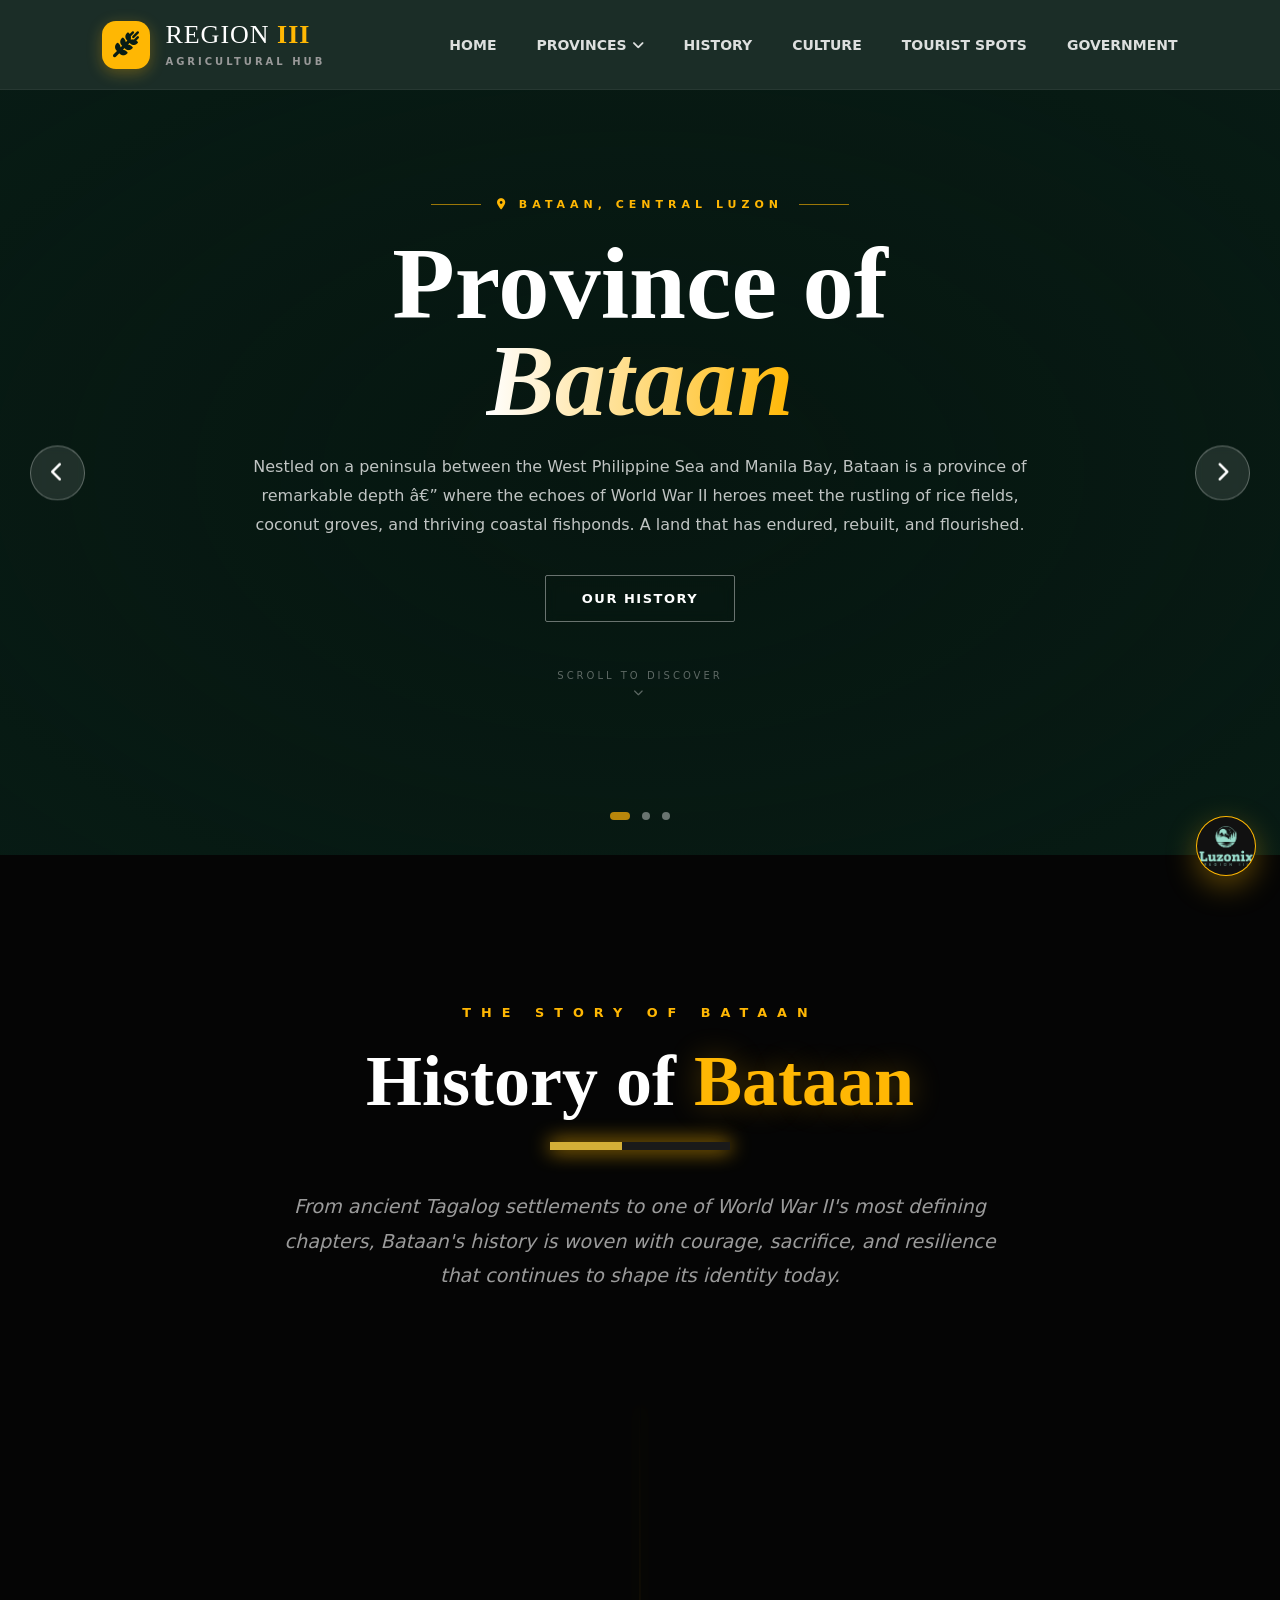
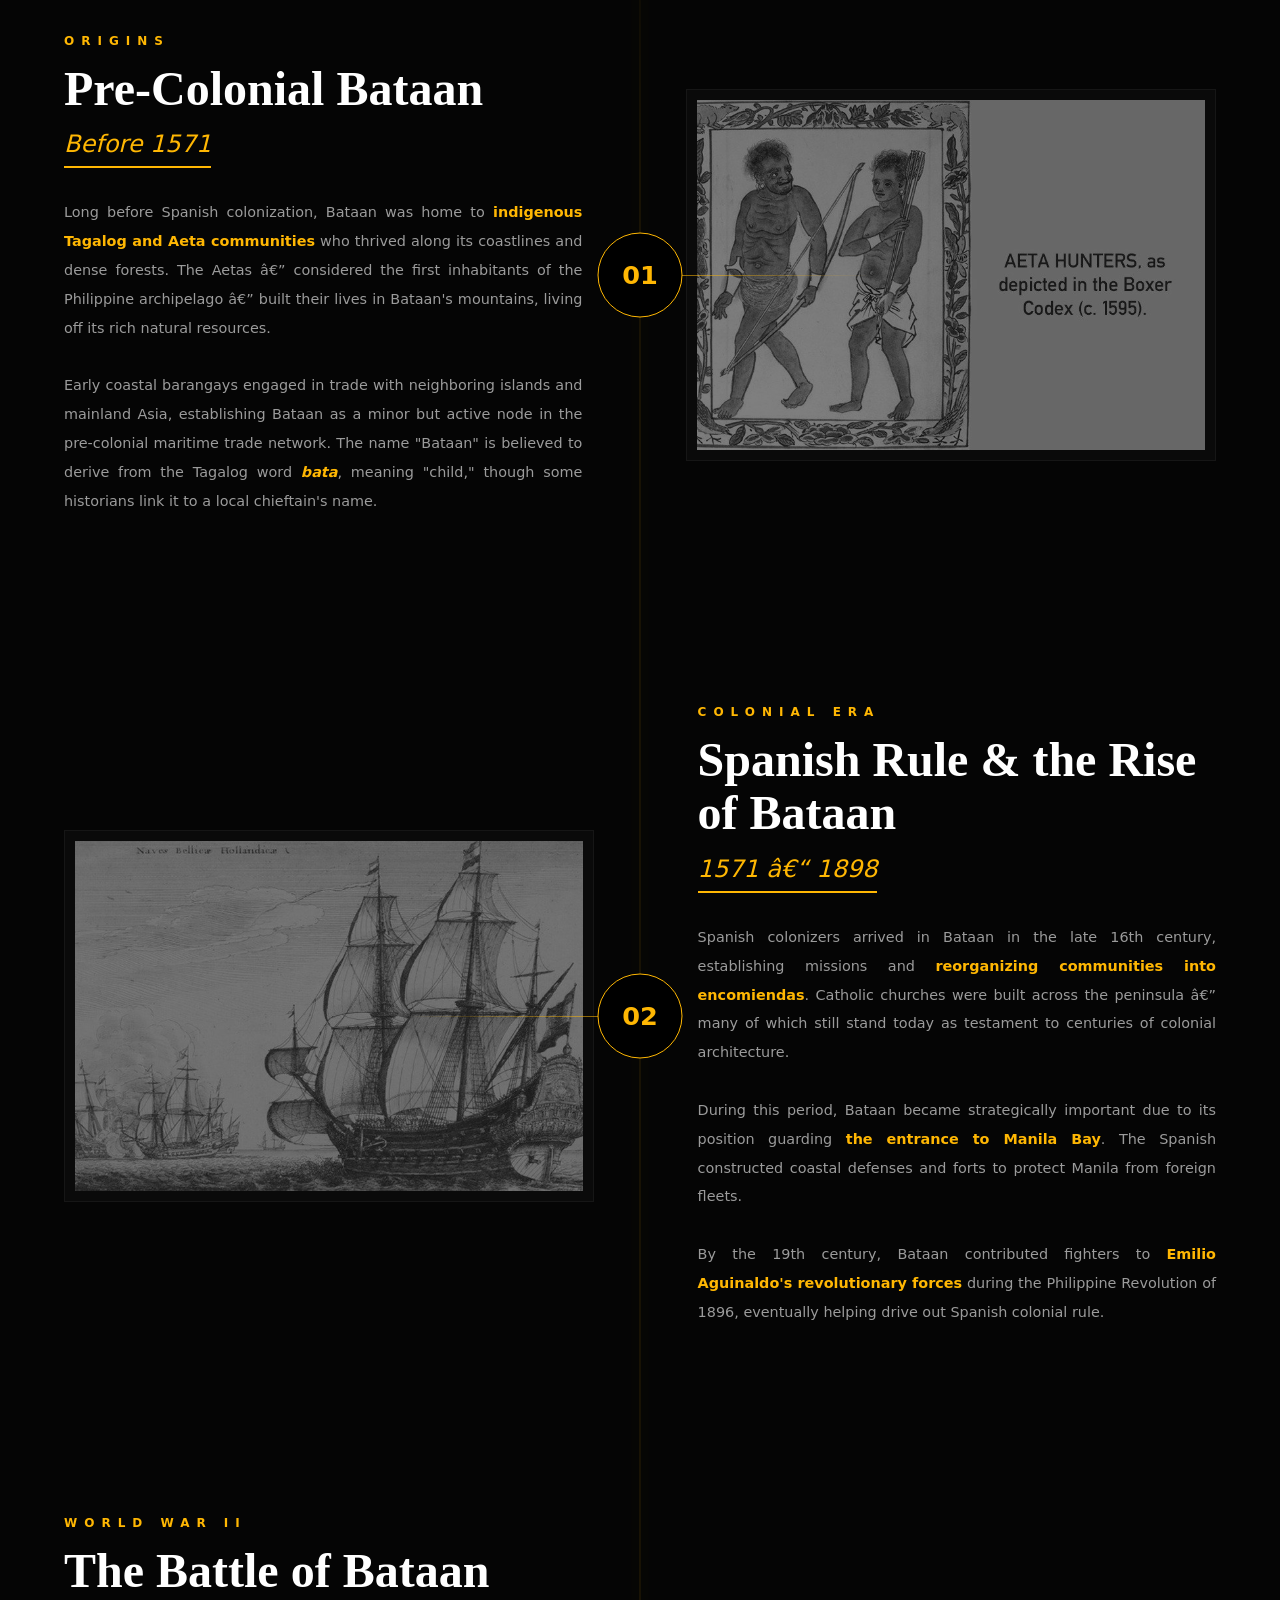
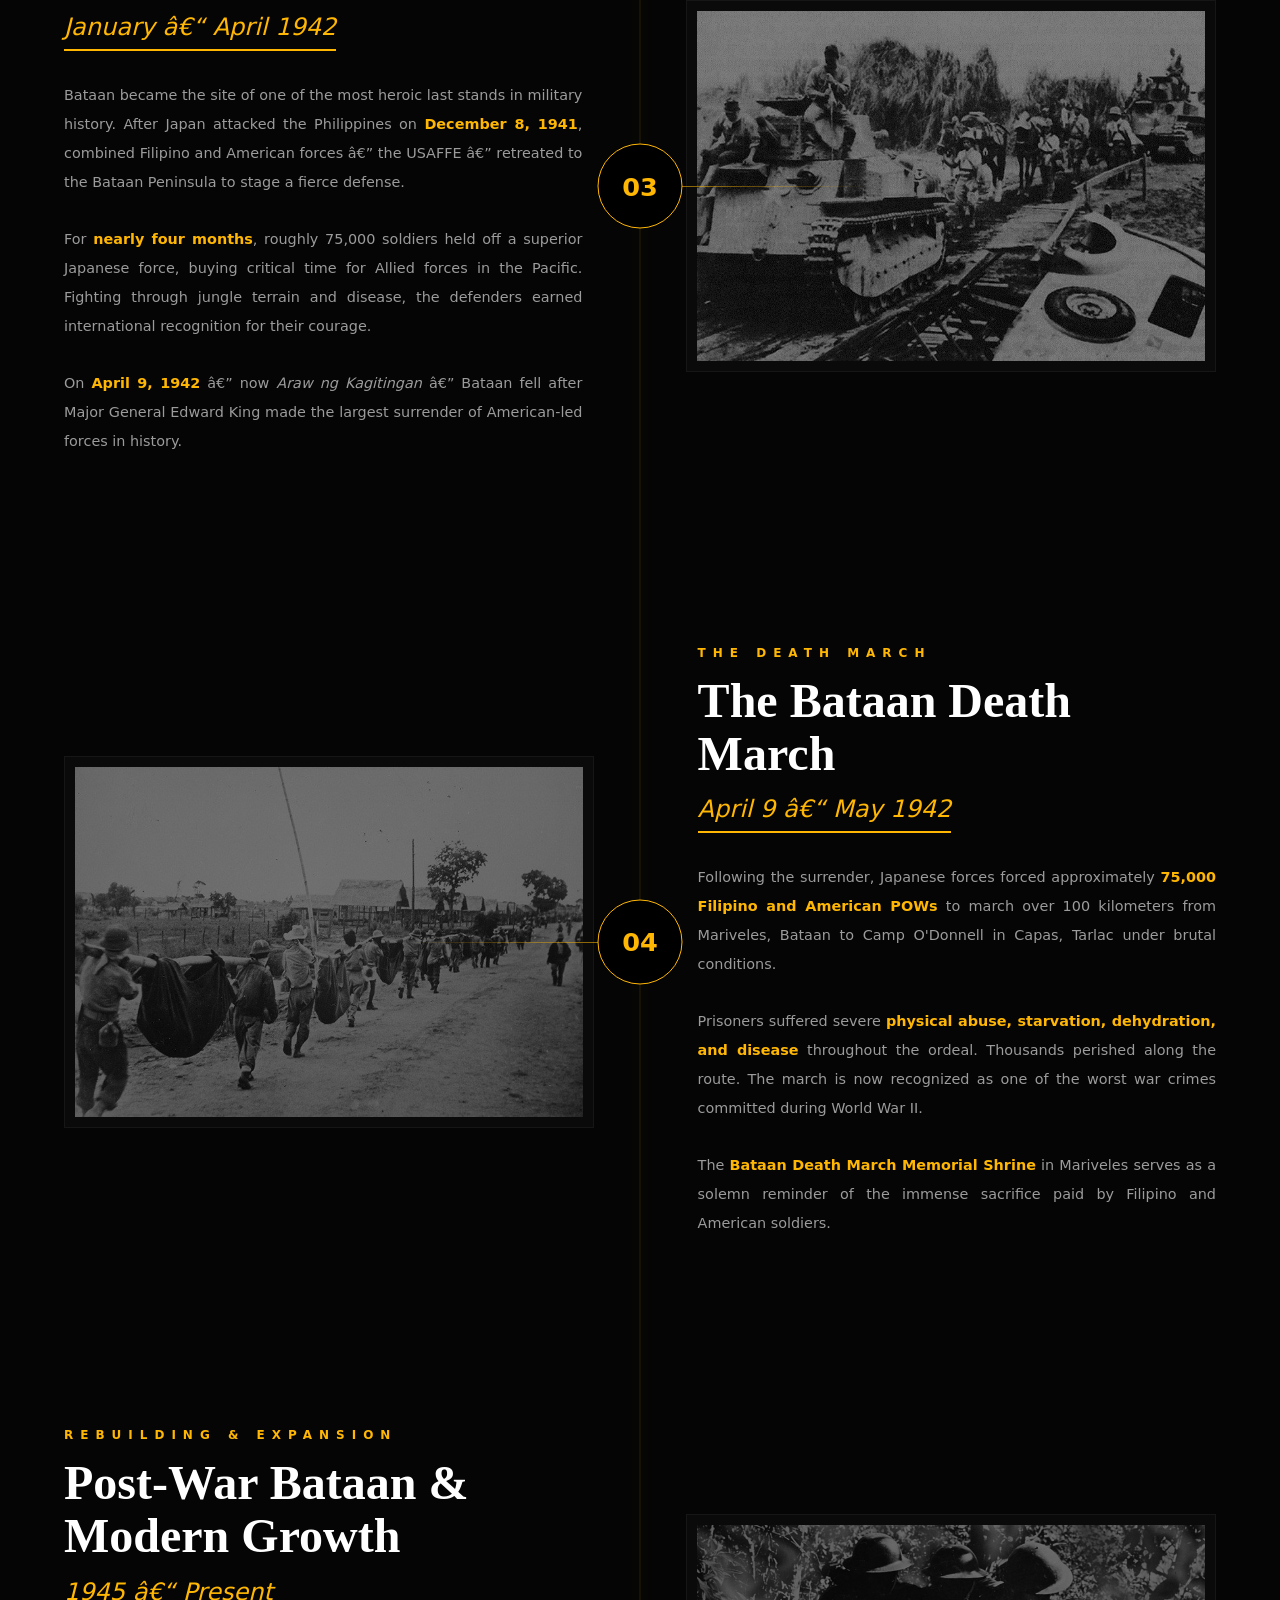
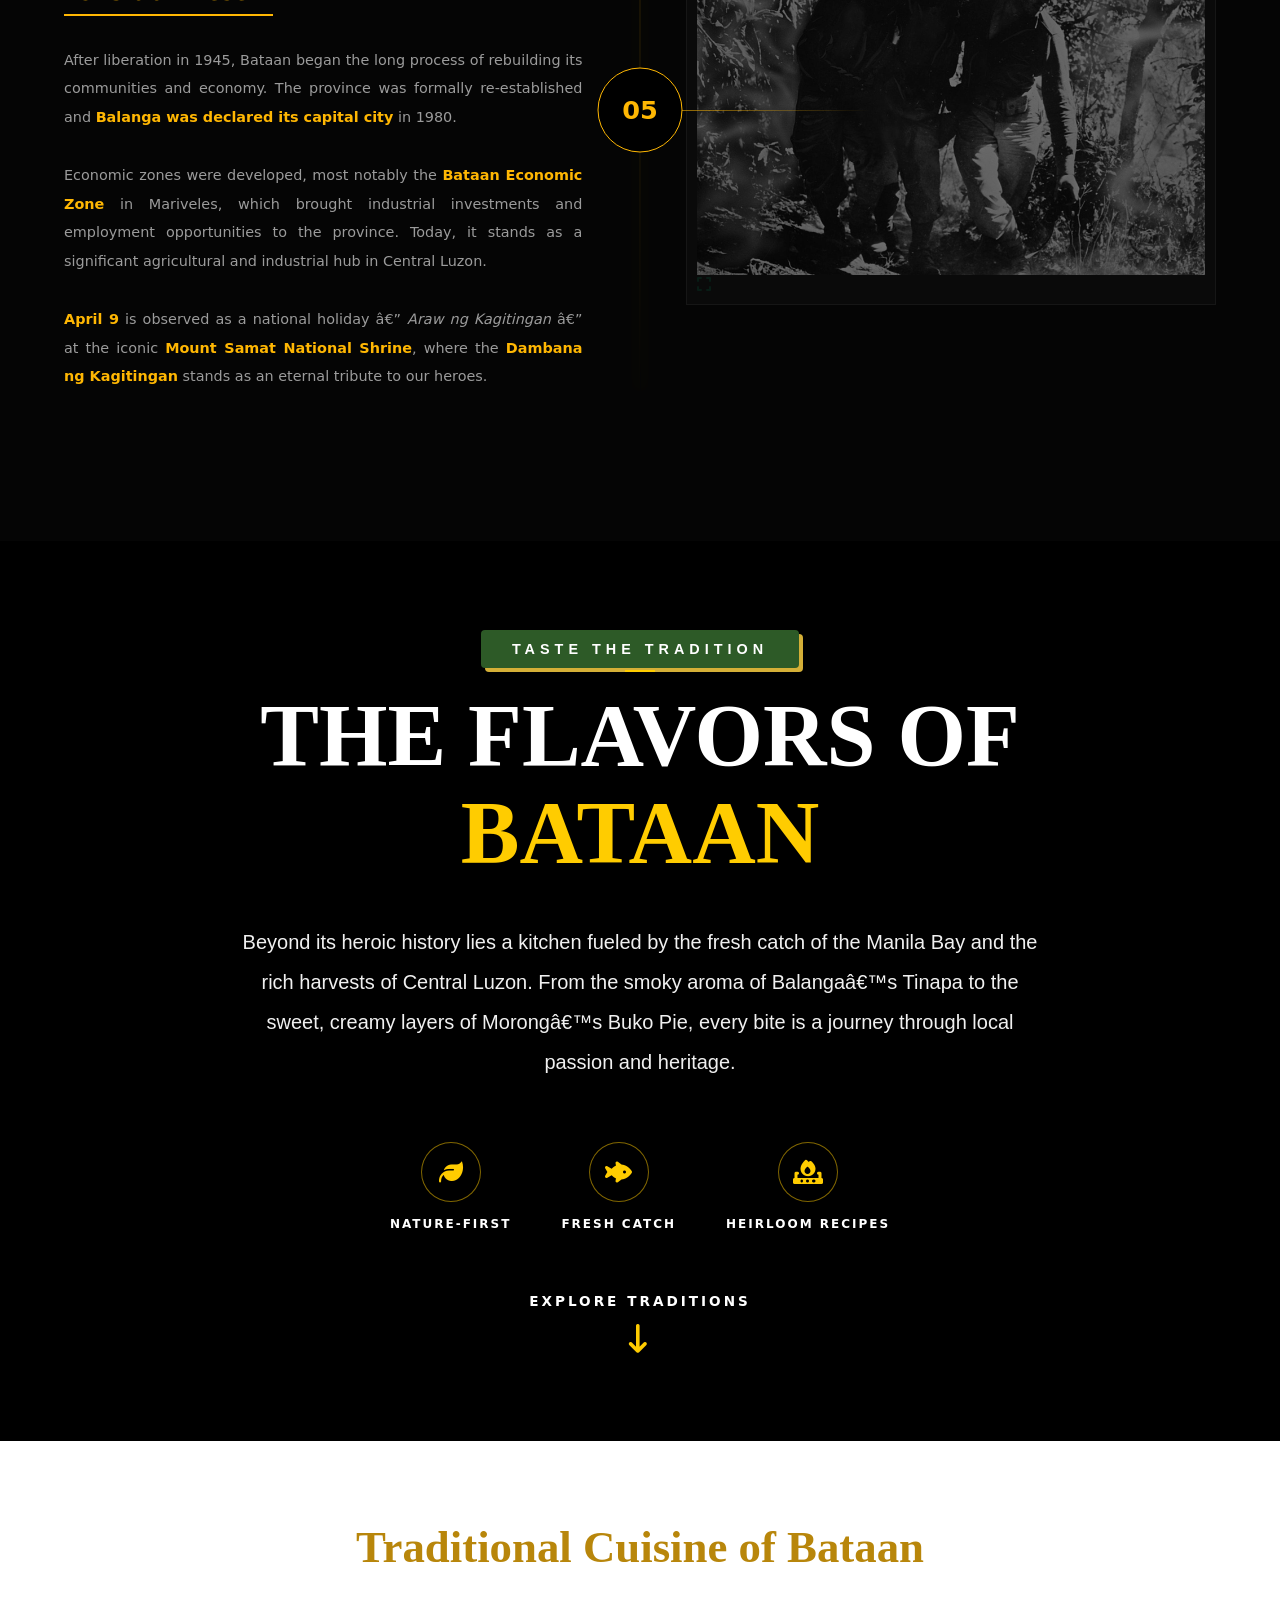
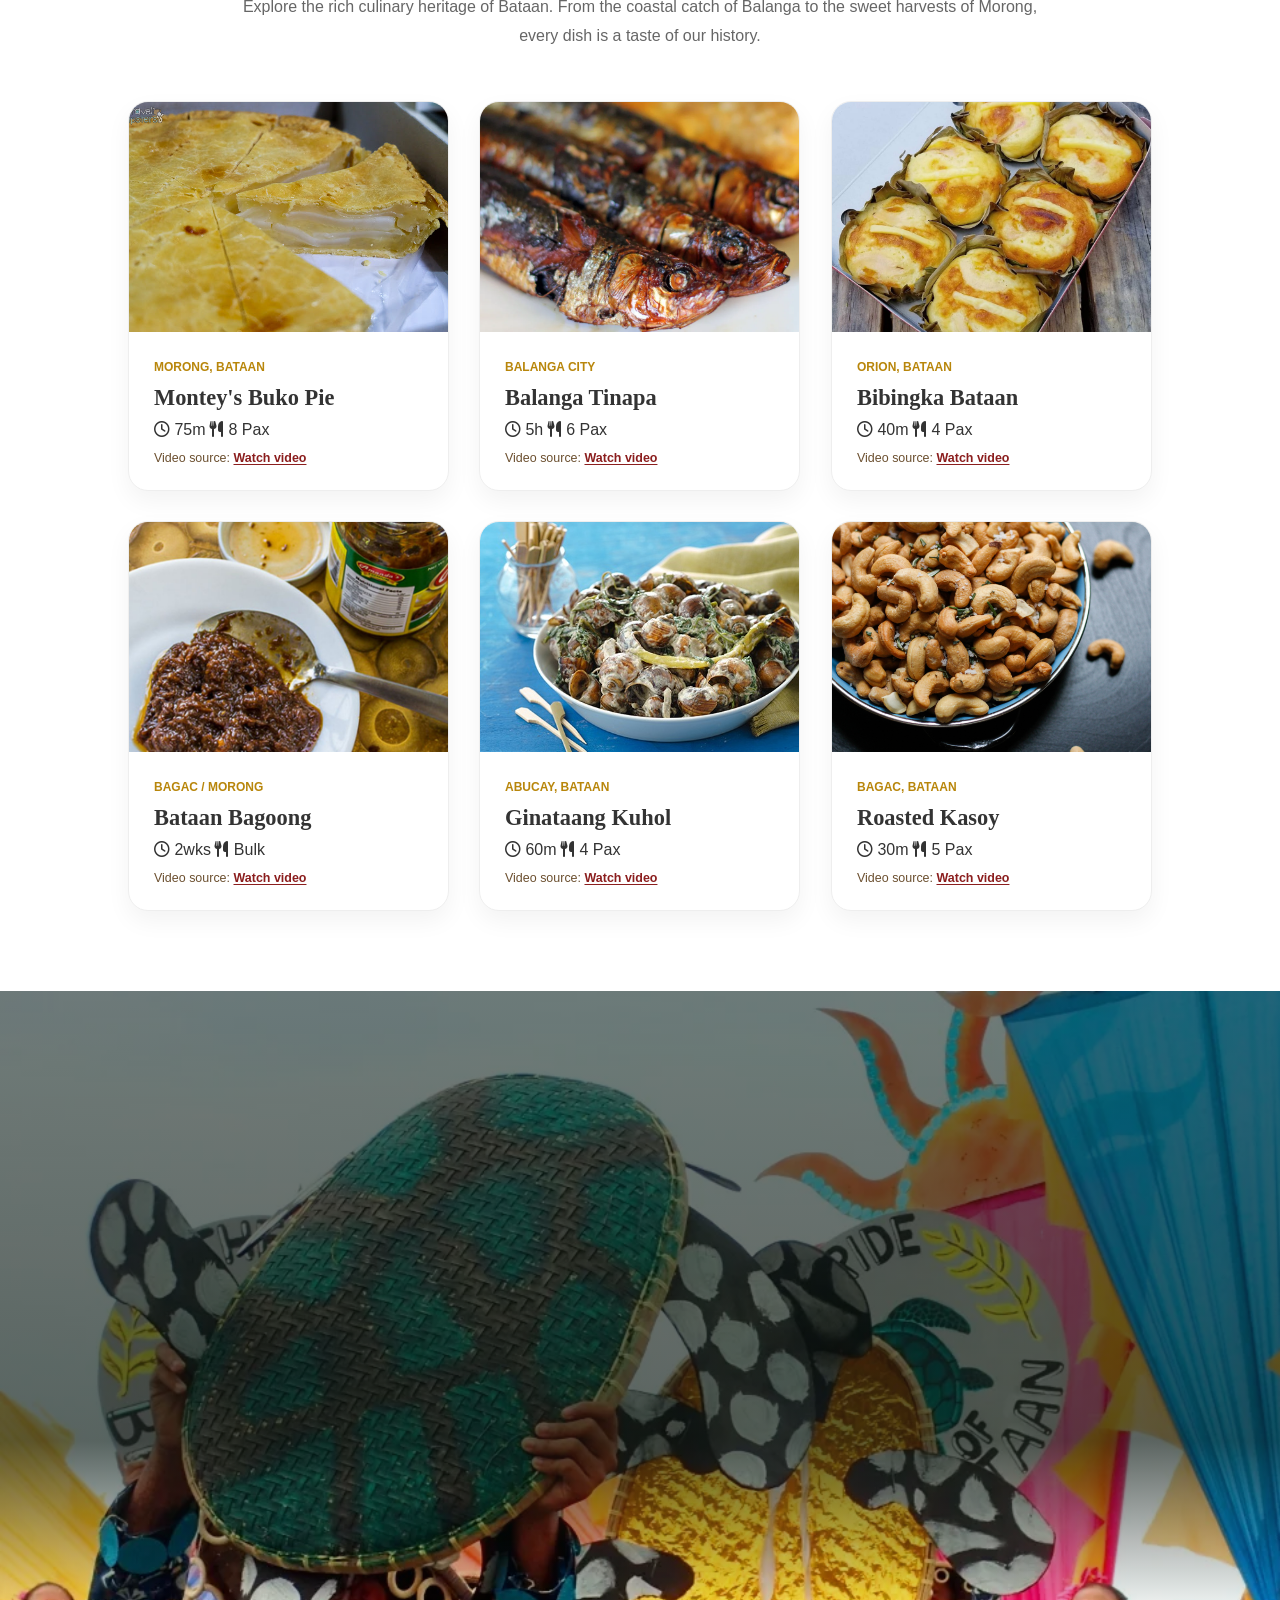
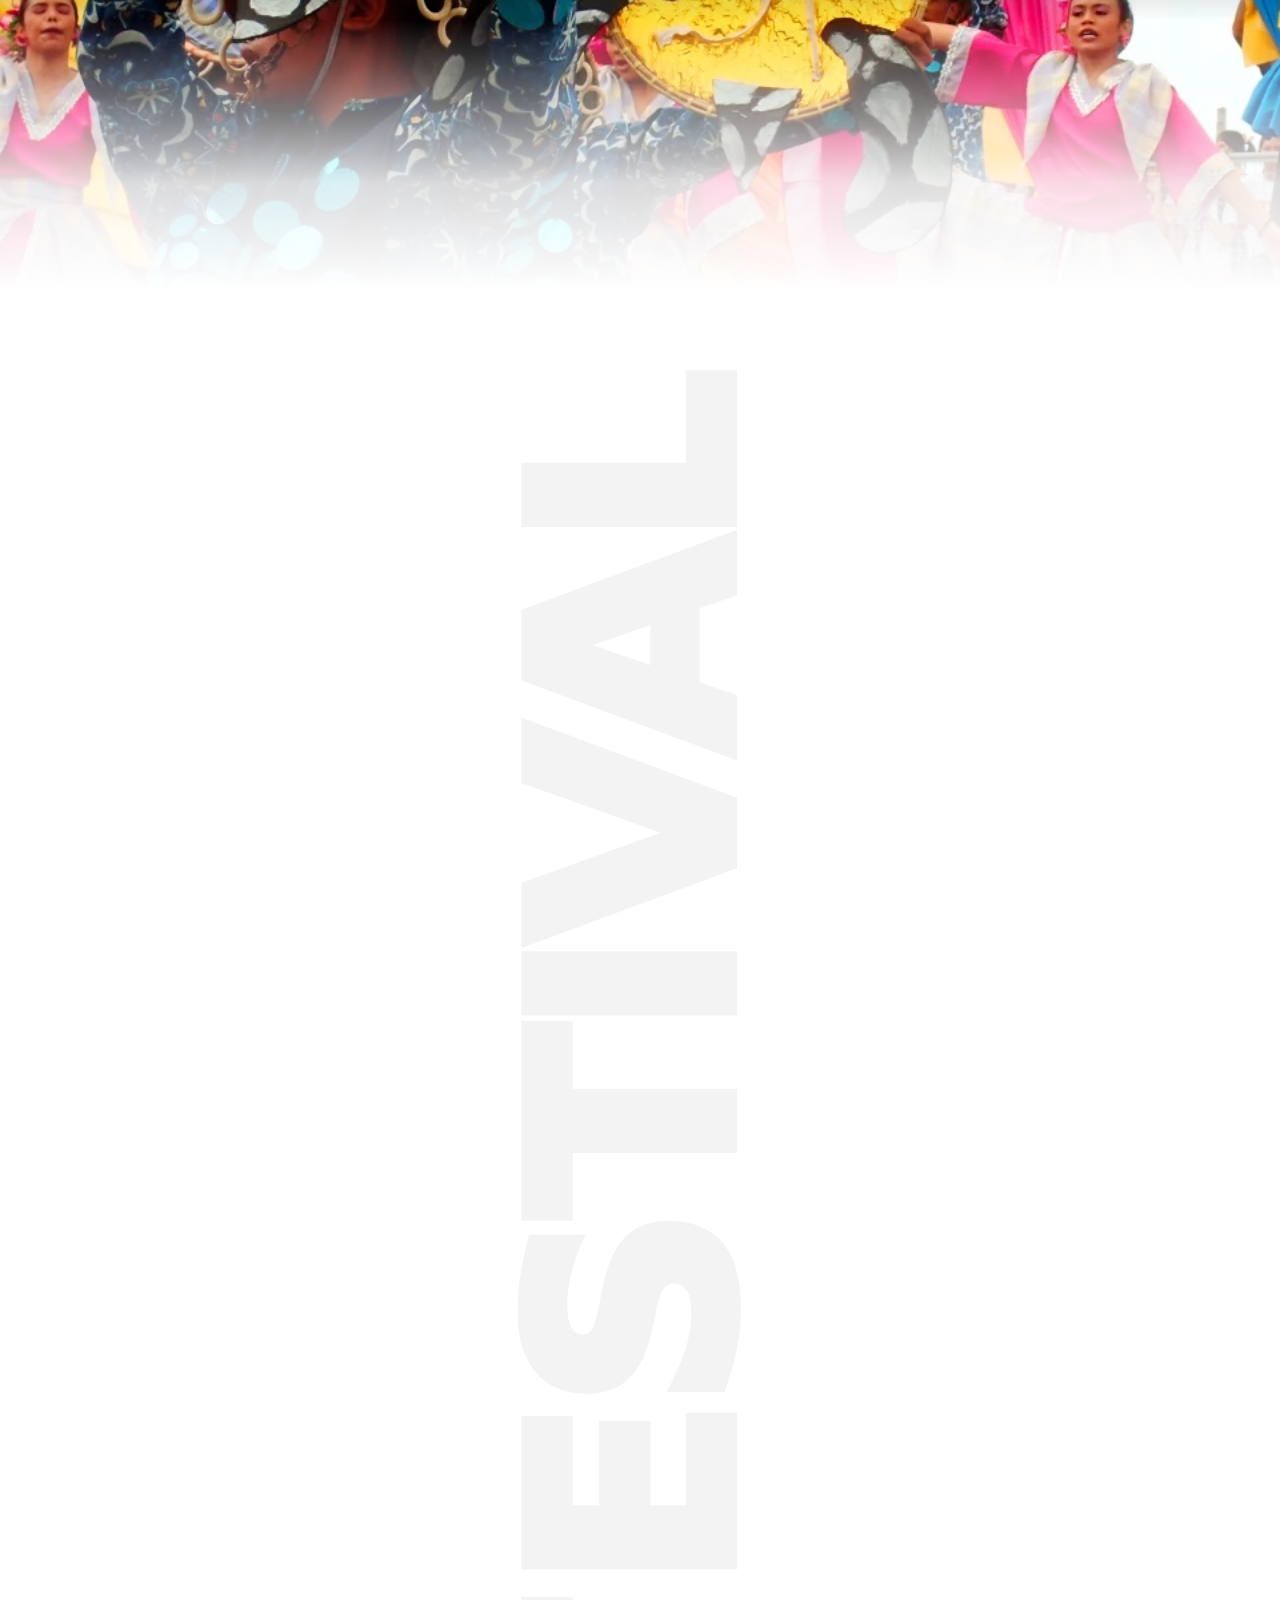
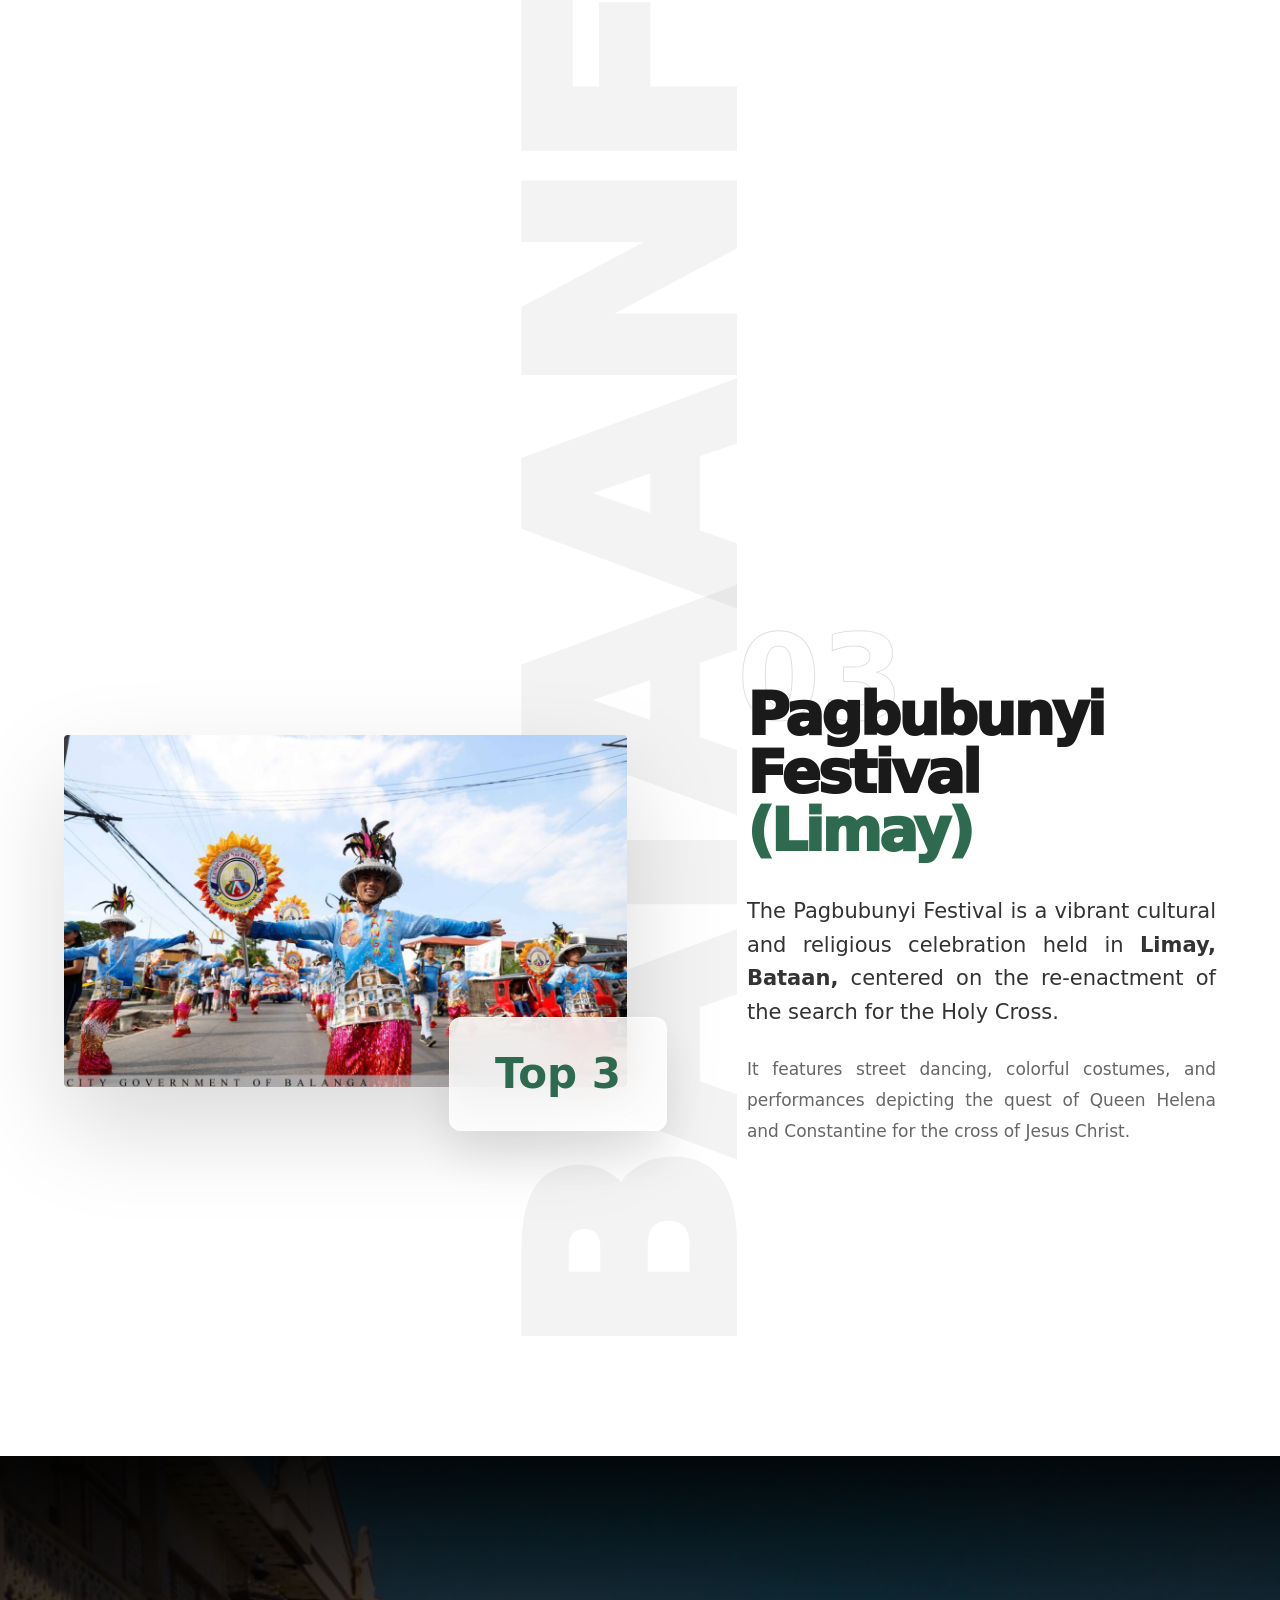
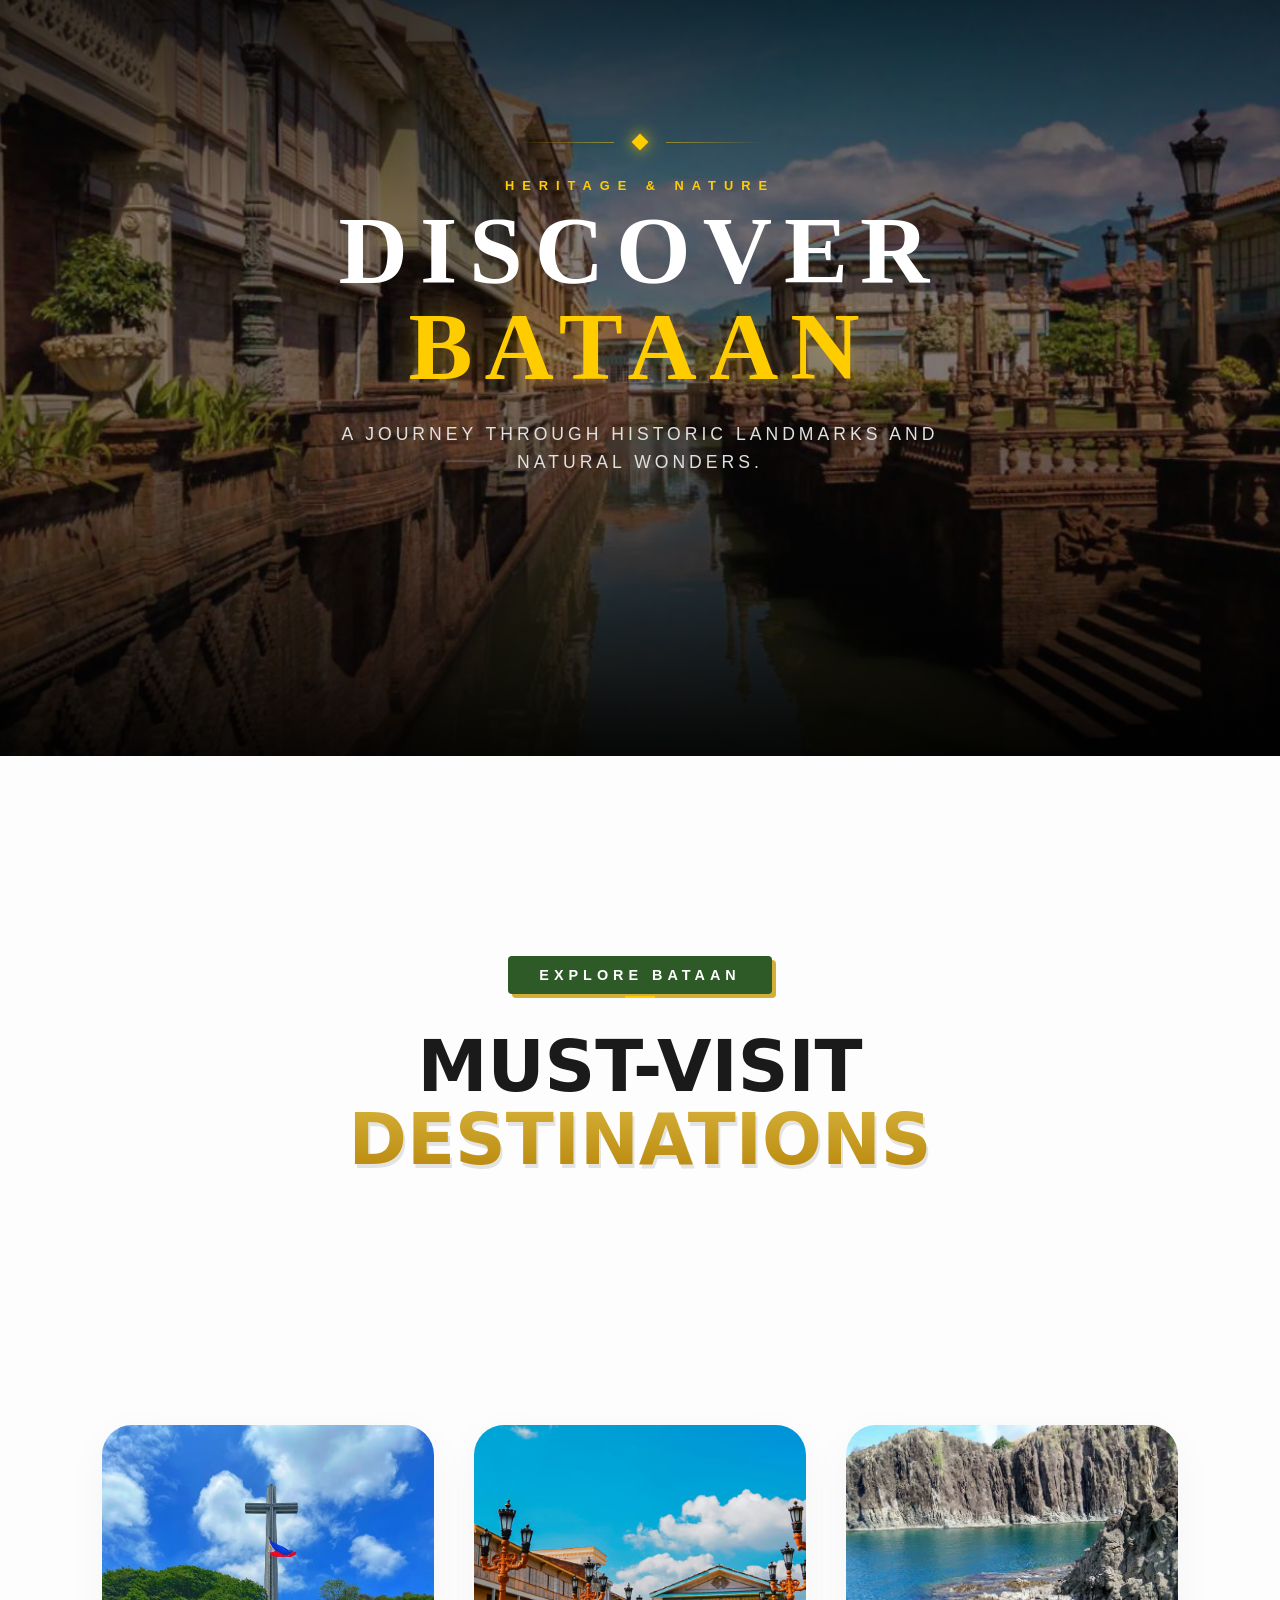
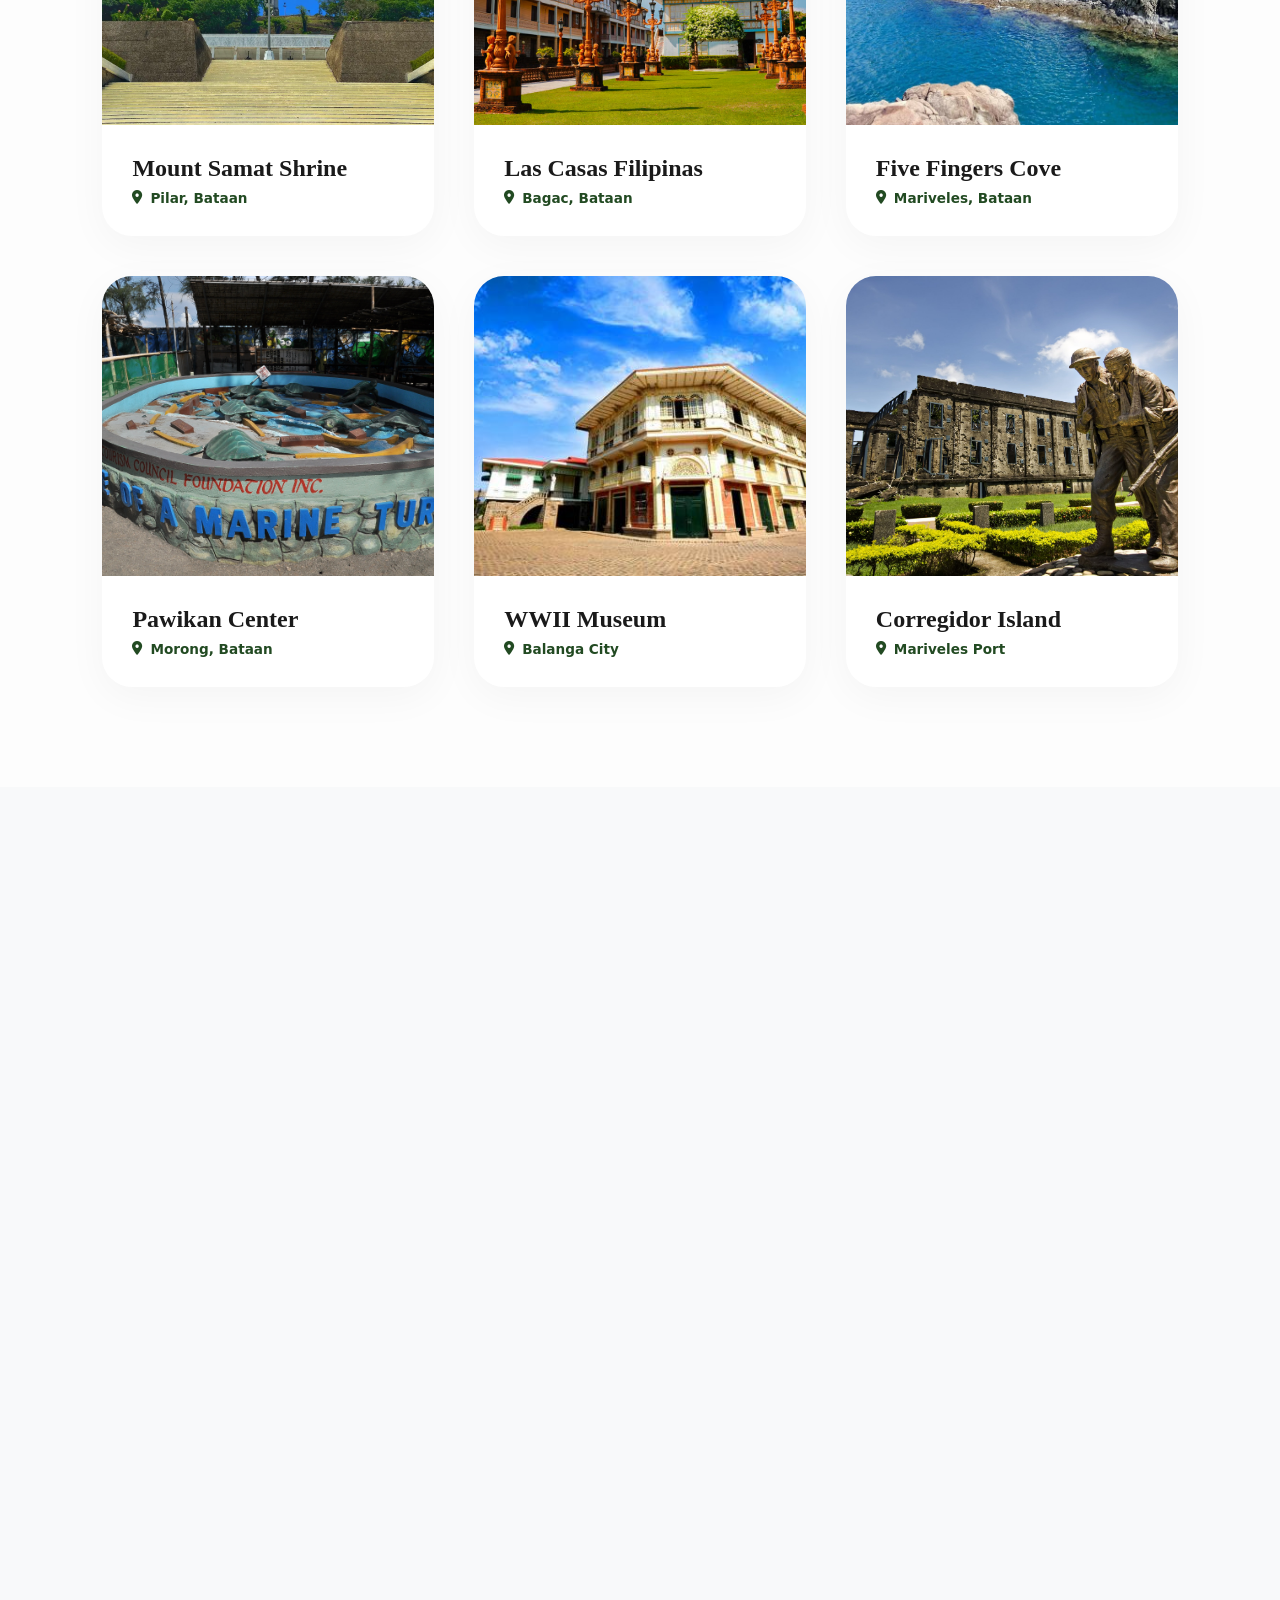
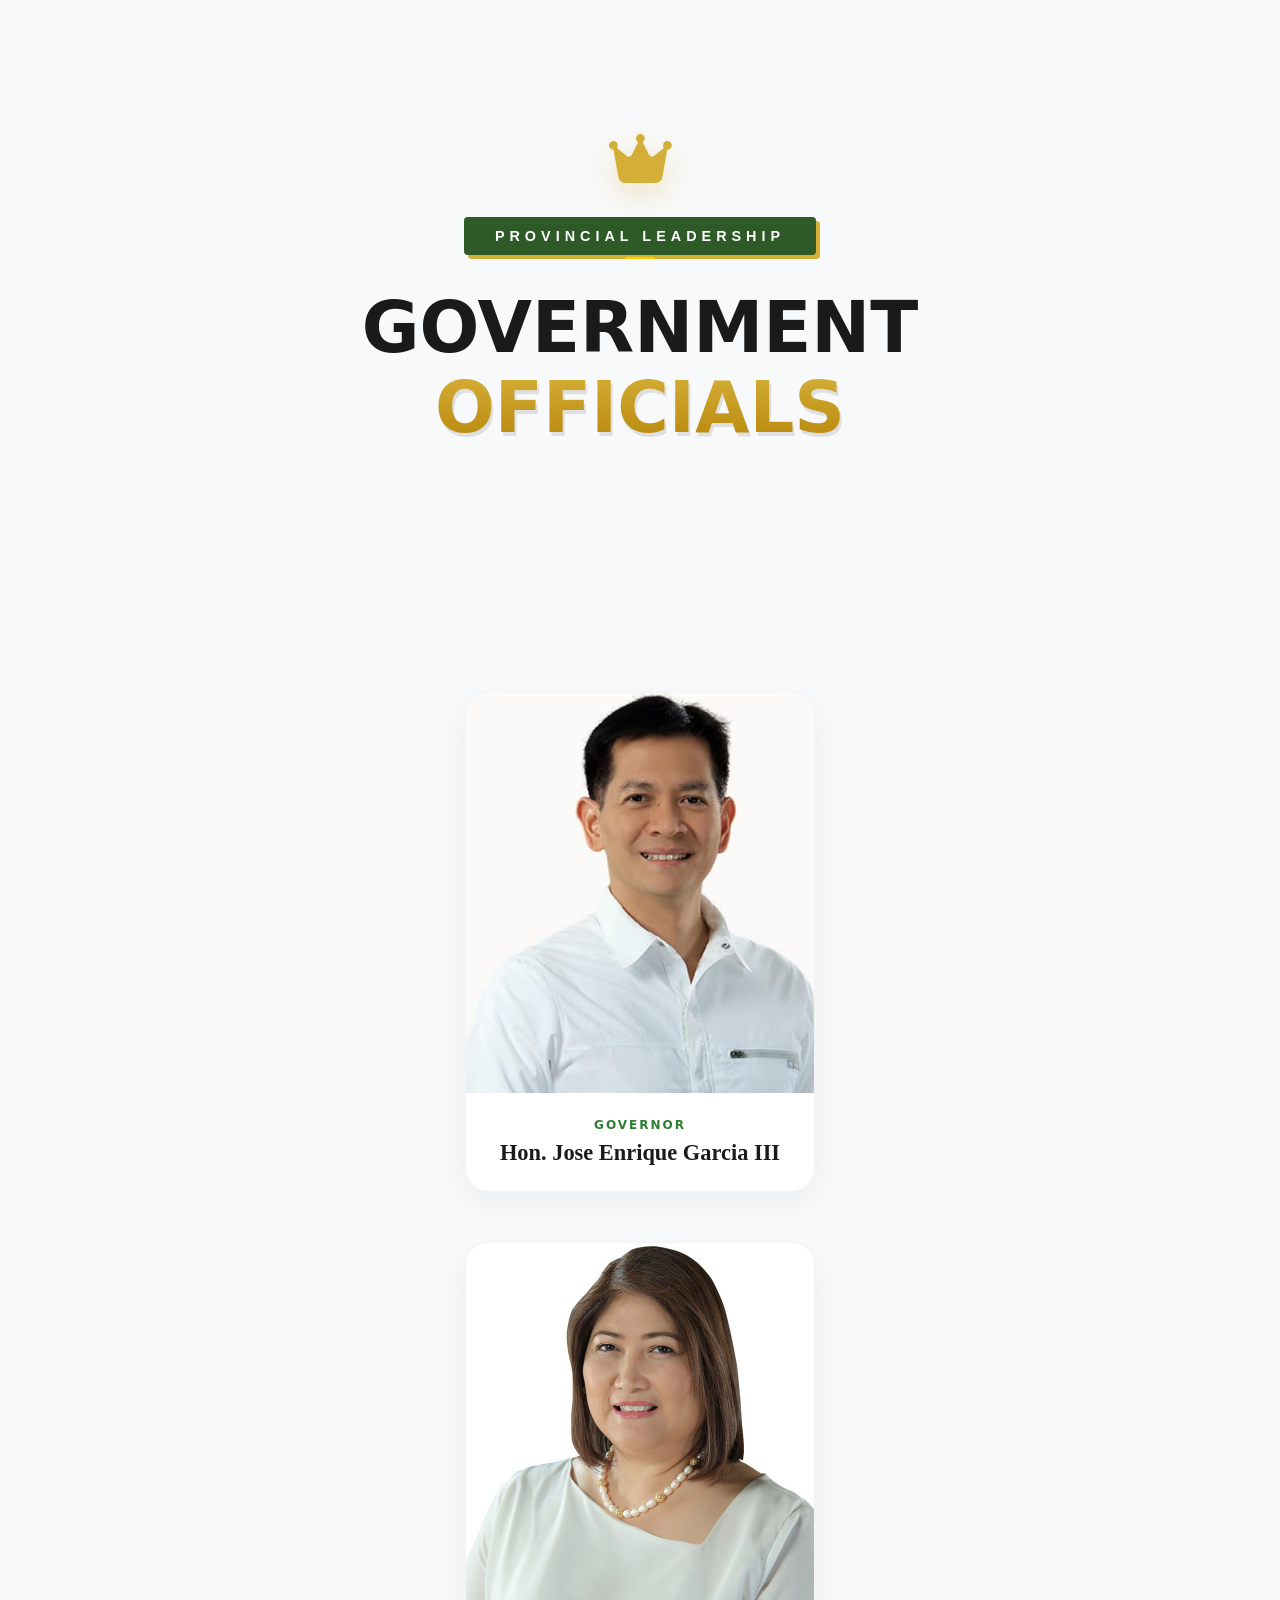
==== commit 7e1ed06d: "api key" ====
--- a/HTML/Bataan.html
+++ b/HTML/Bataan.html
@@ -13,7 +13,7 @@
   <link rel="stylesheet" href="../STYLE/kikyam.css">
 </head>
 
-<body data-groq-key="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">
+<body data-groq-key="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">
 
   <div class="page-intro-overlay" role="status" aria-live="polite">
   <div class="page-intro-visual" aria-hidden="true">
@@ -928,7 +928,7 @@
 
         <h2 class="gov-main-title">
           The Visionary of <br>
-          <span class="gold-highlight">1Bataan</span>
+          <span class="gold-highlight">Bataan</span>
         </h2>
 
         <div class="gov-intro-text-wrapper">
